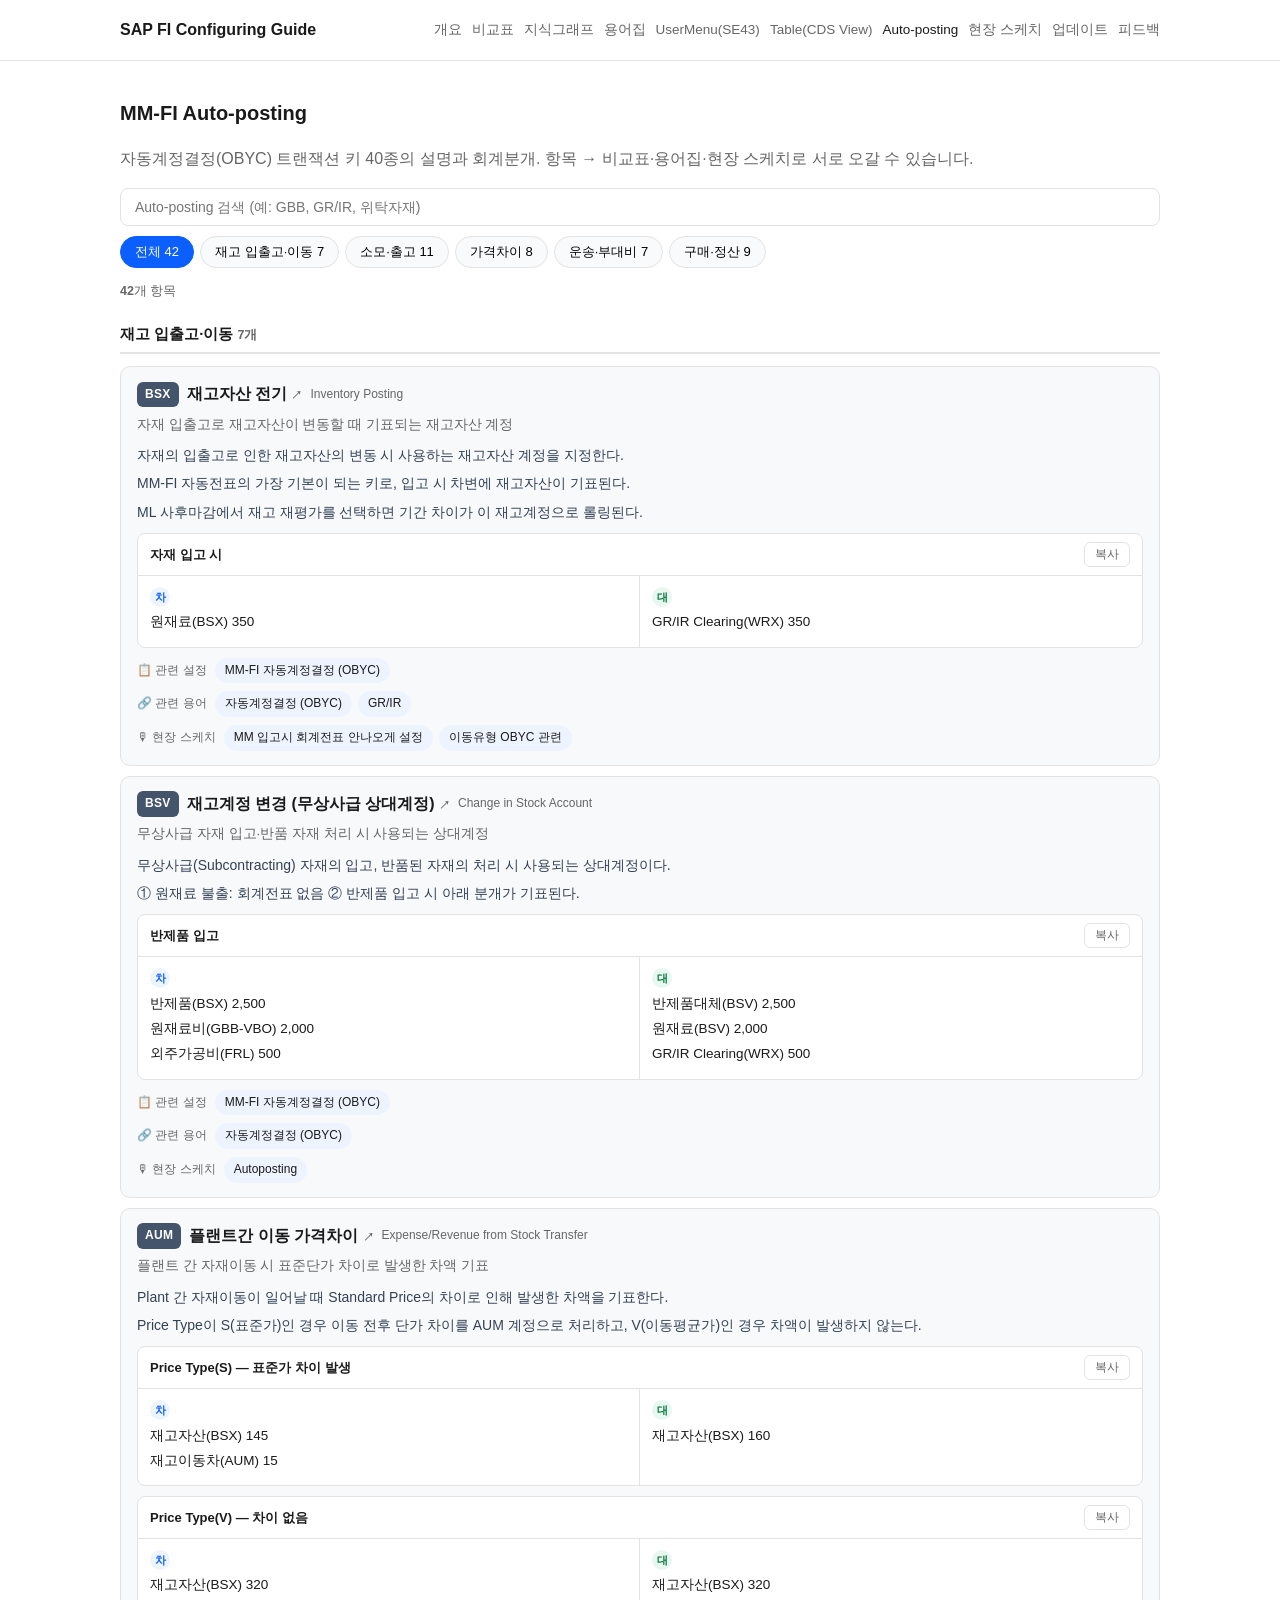
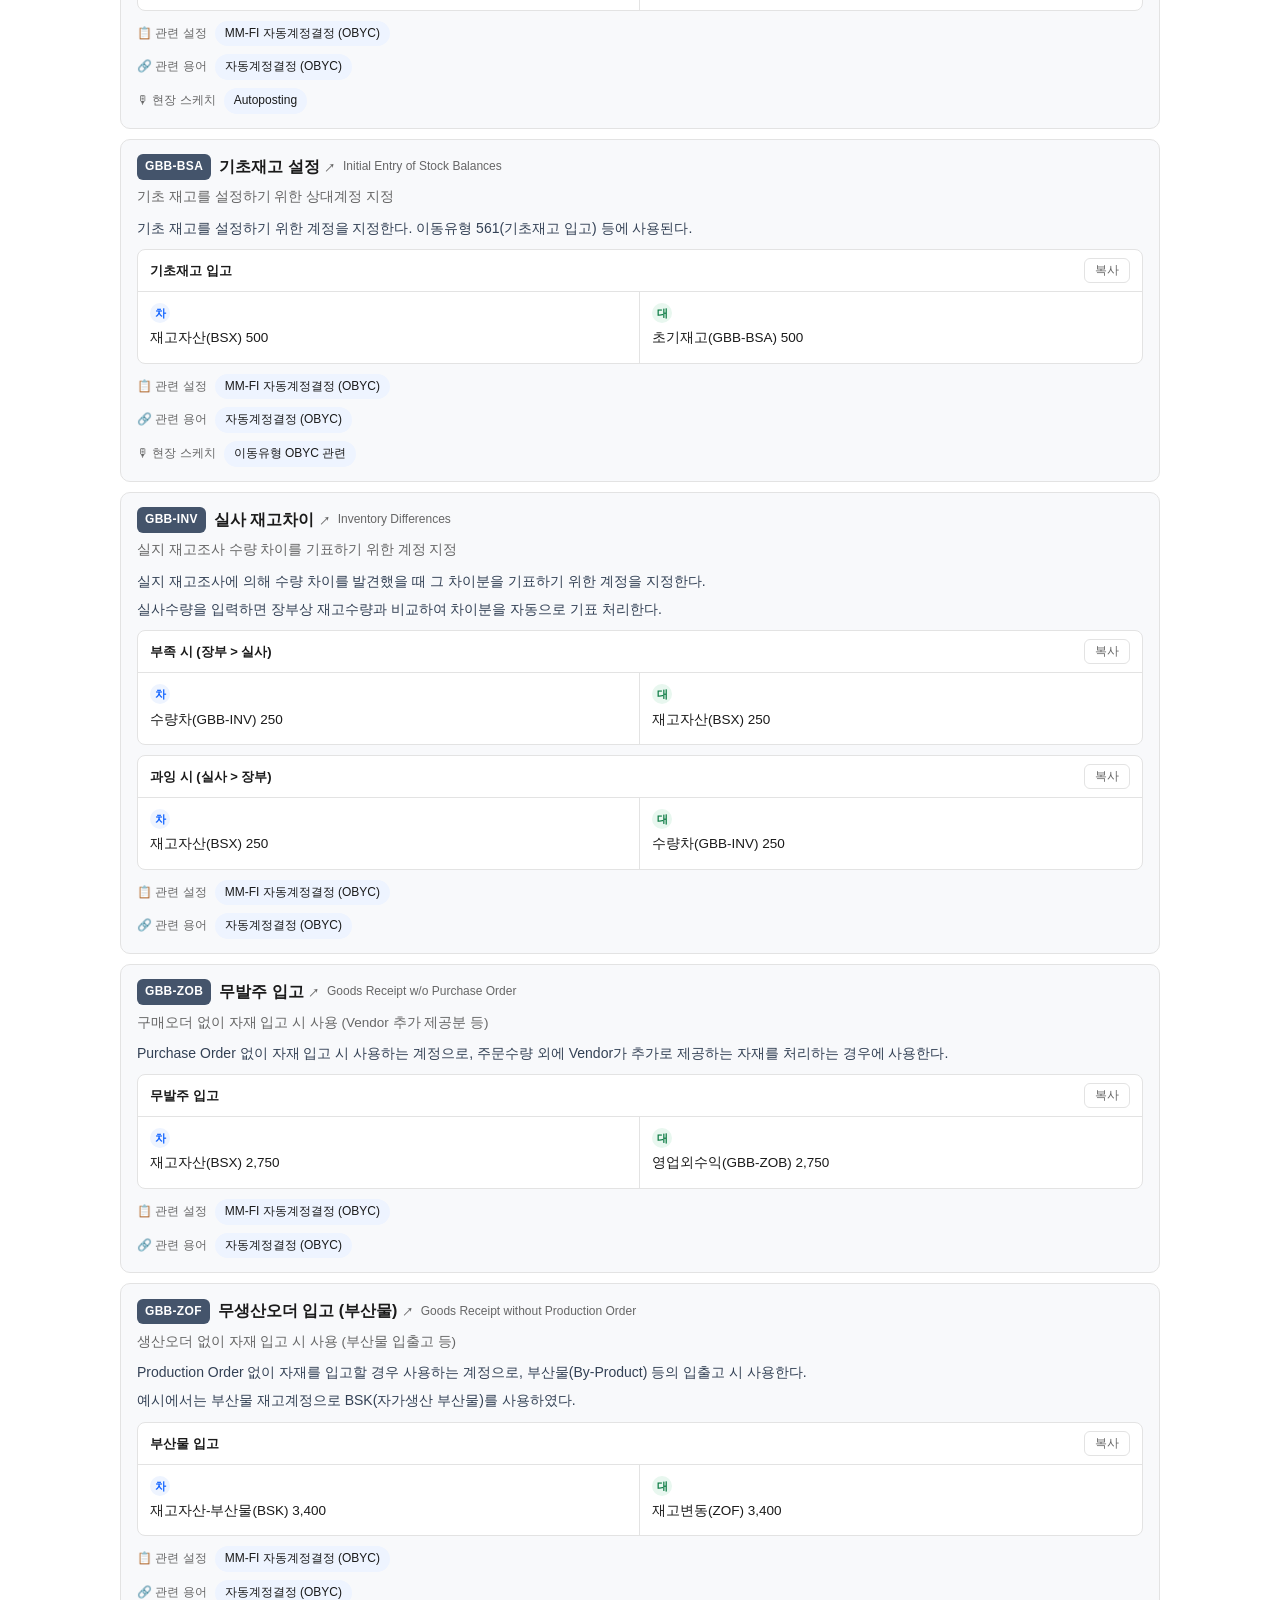
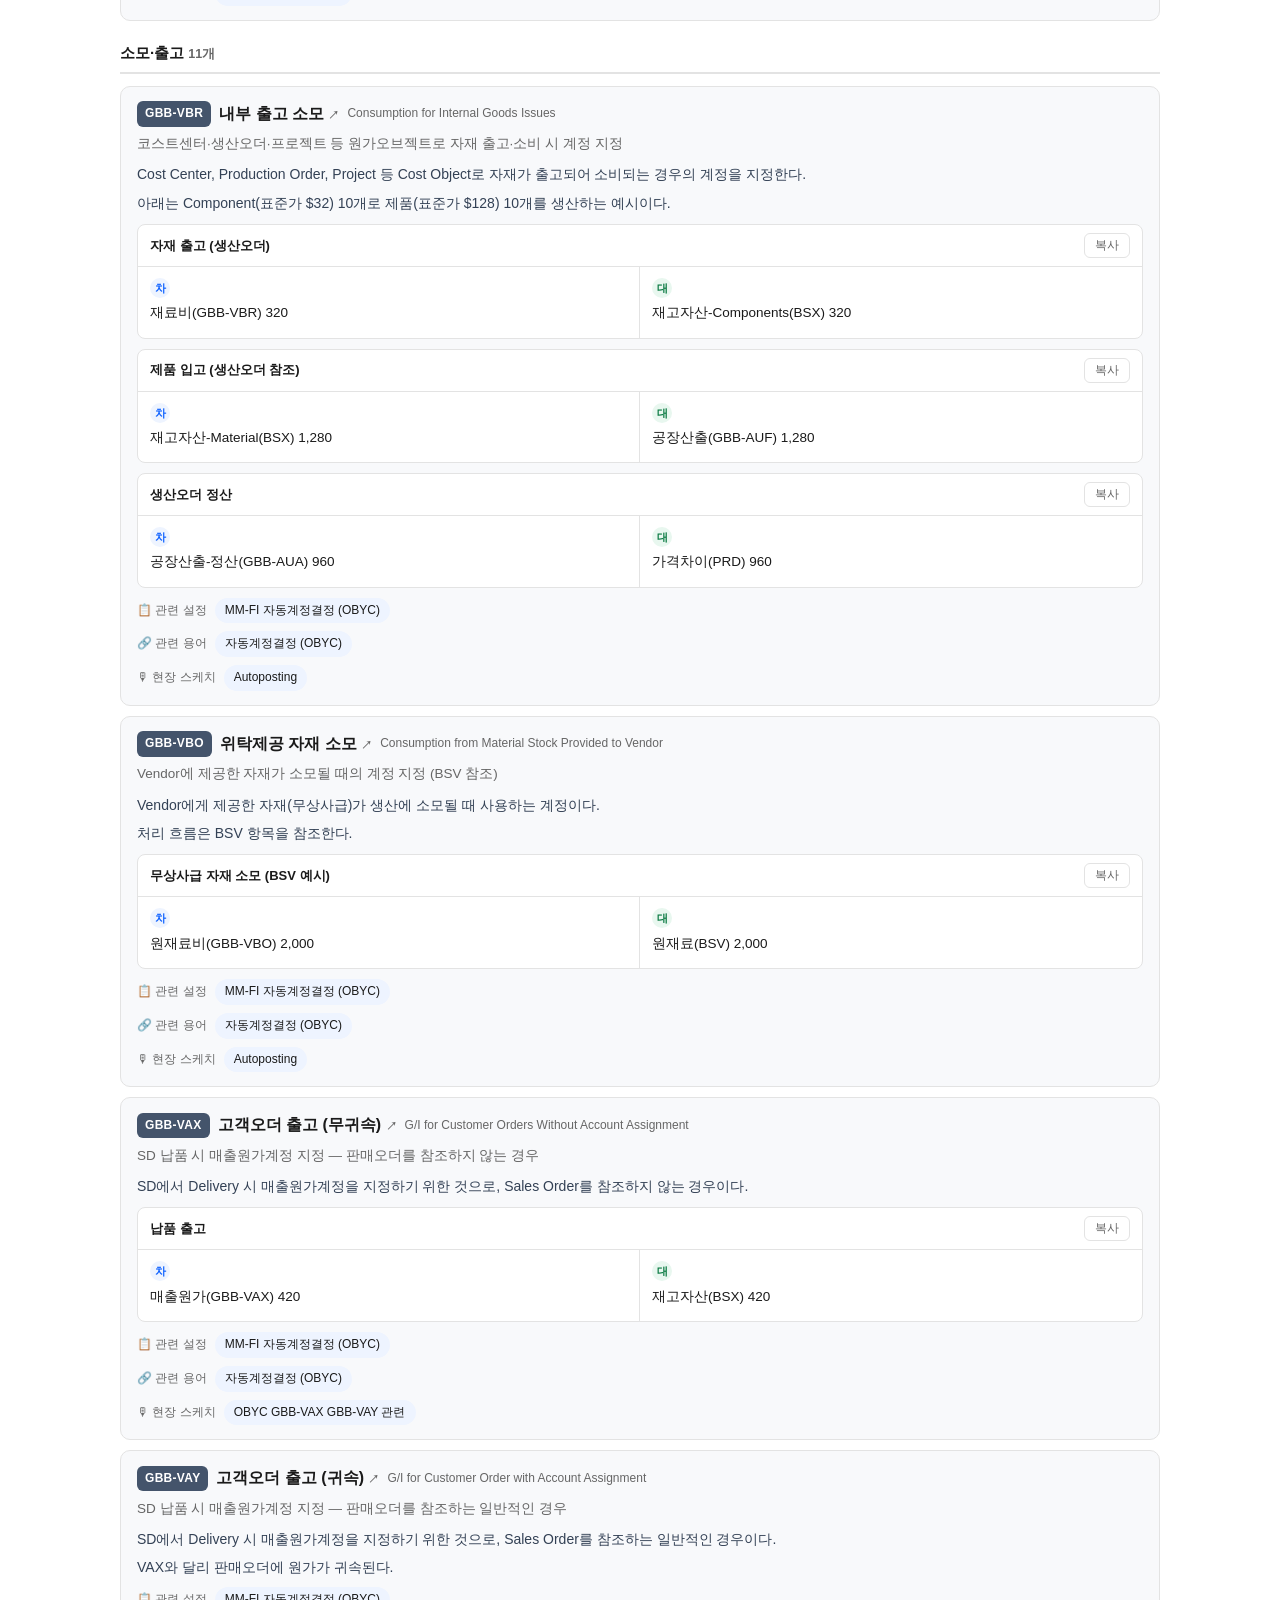
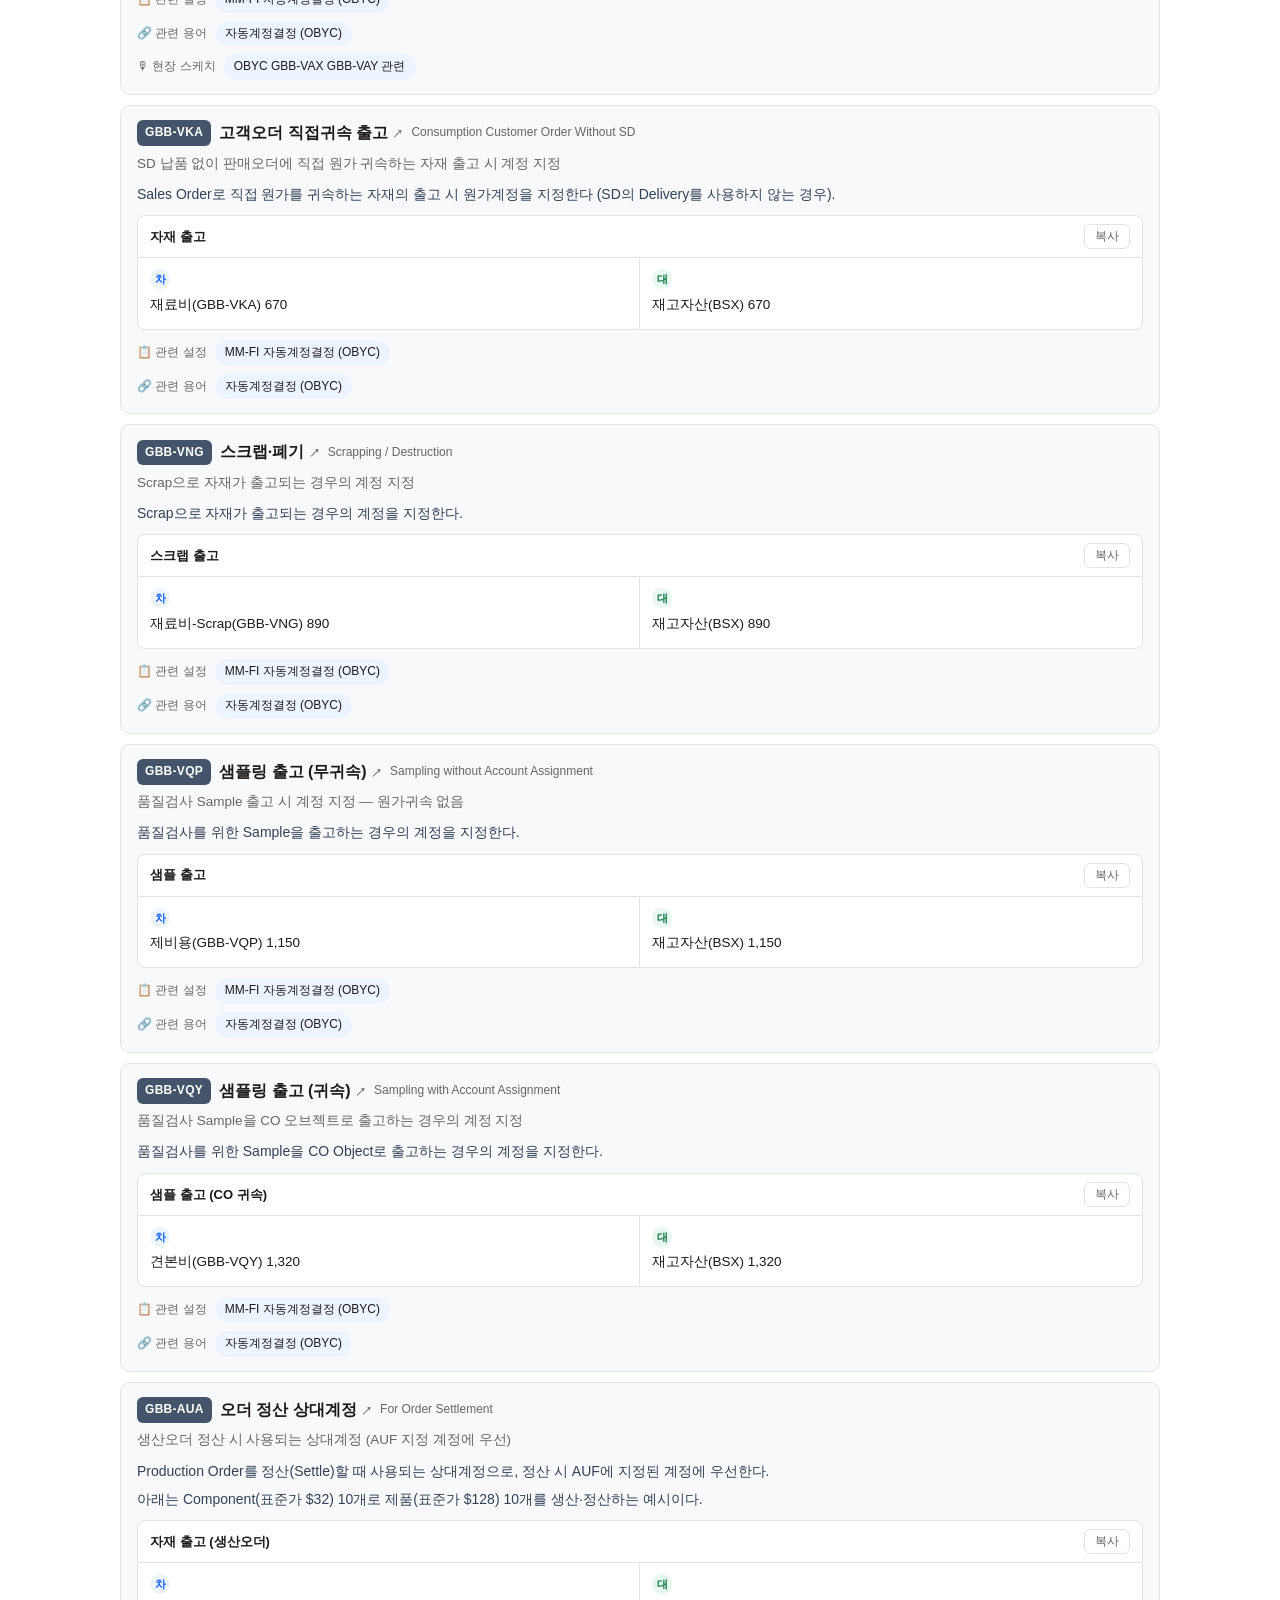
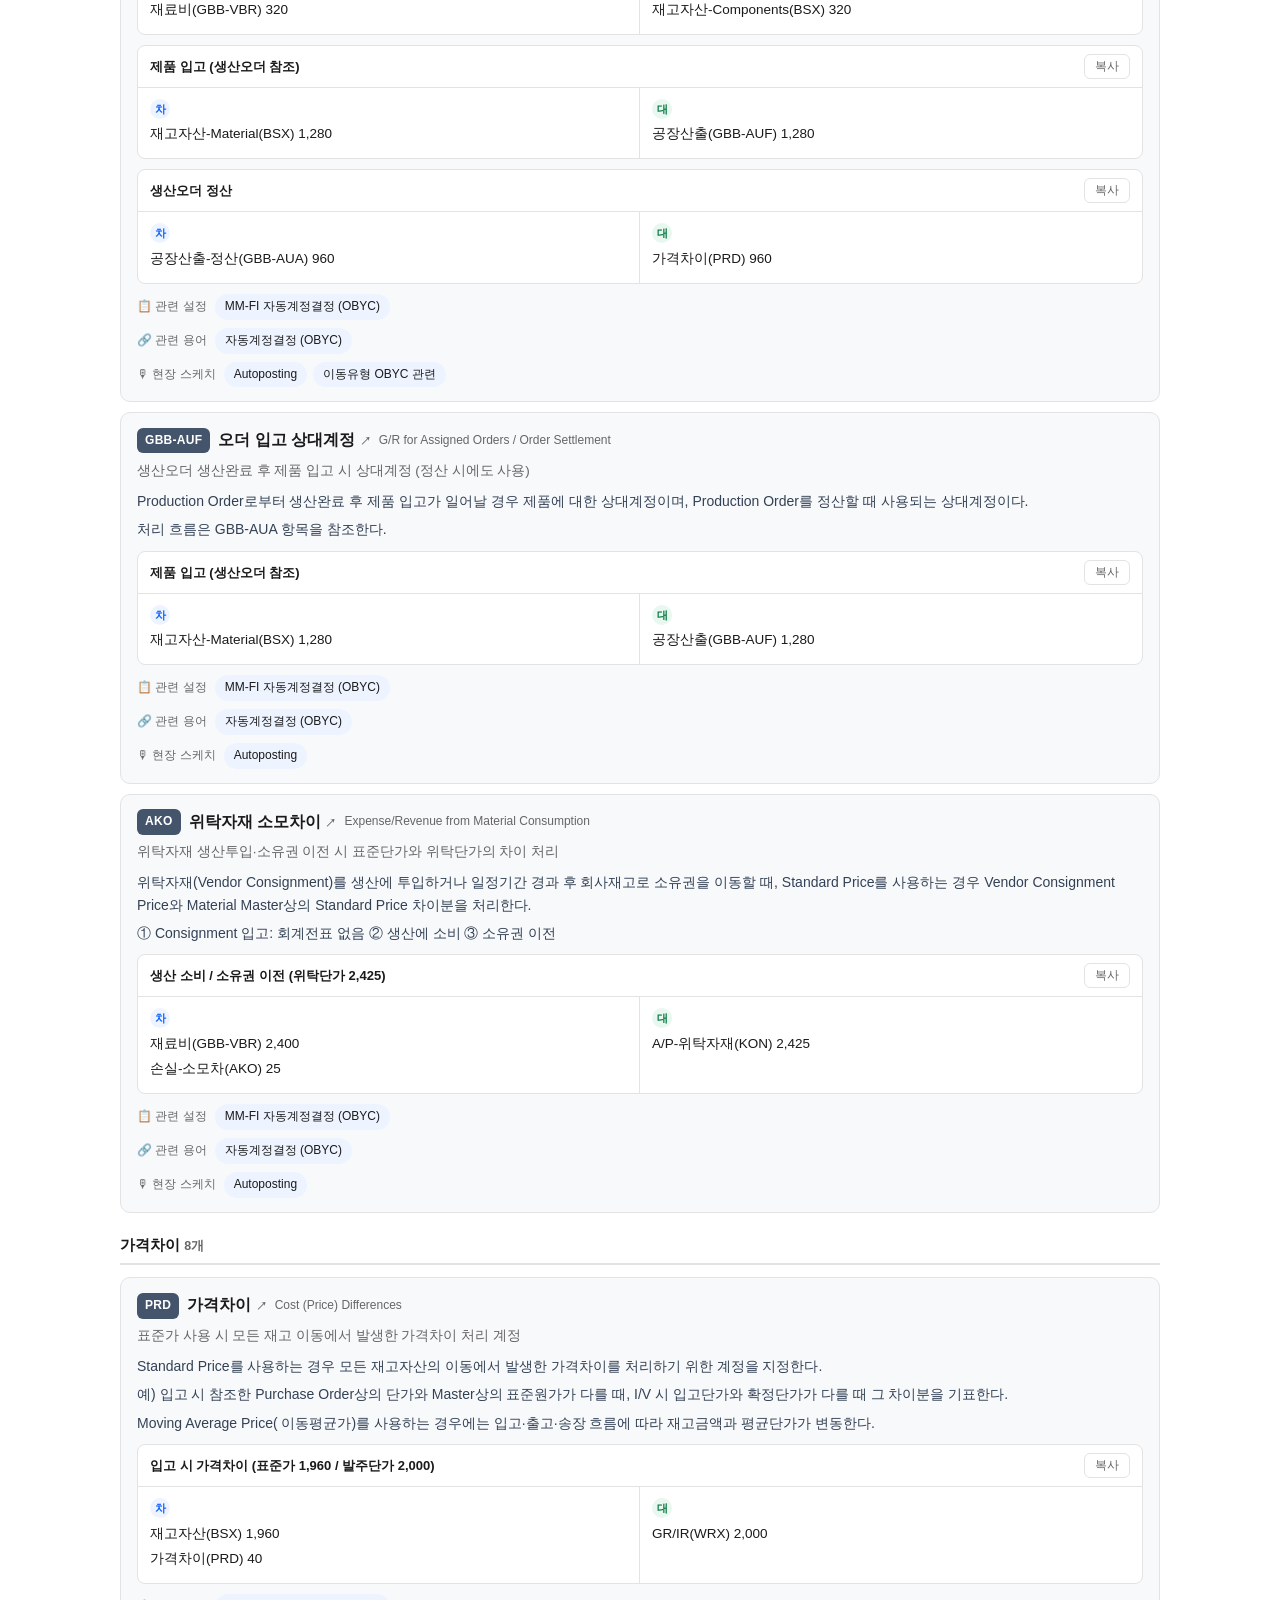
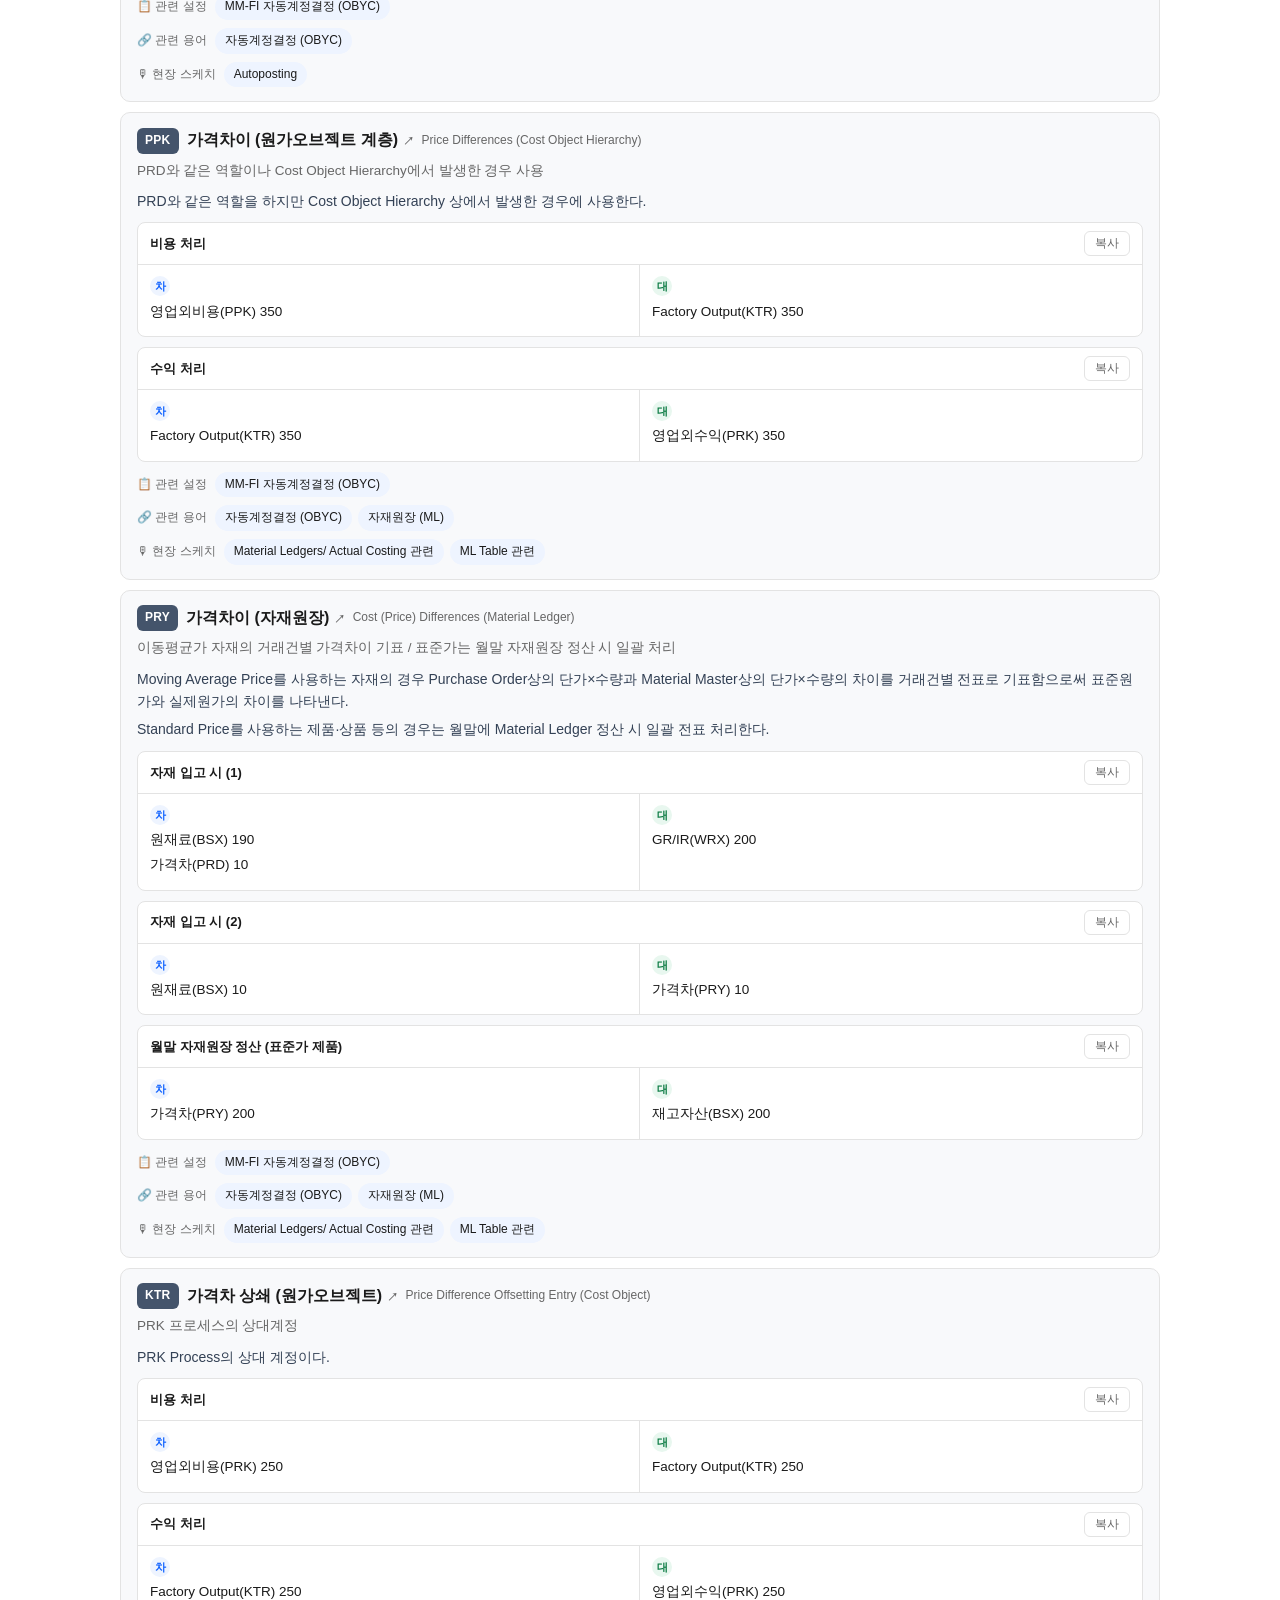
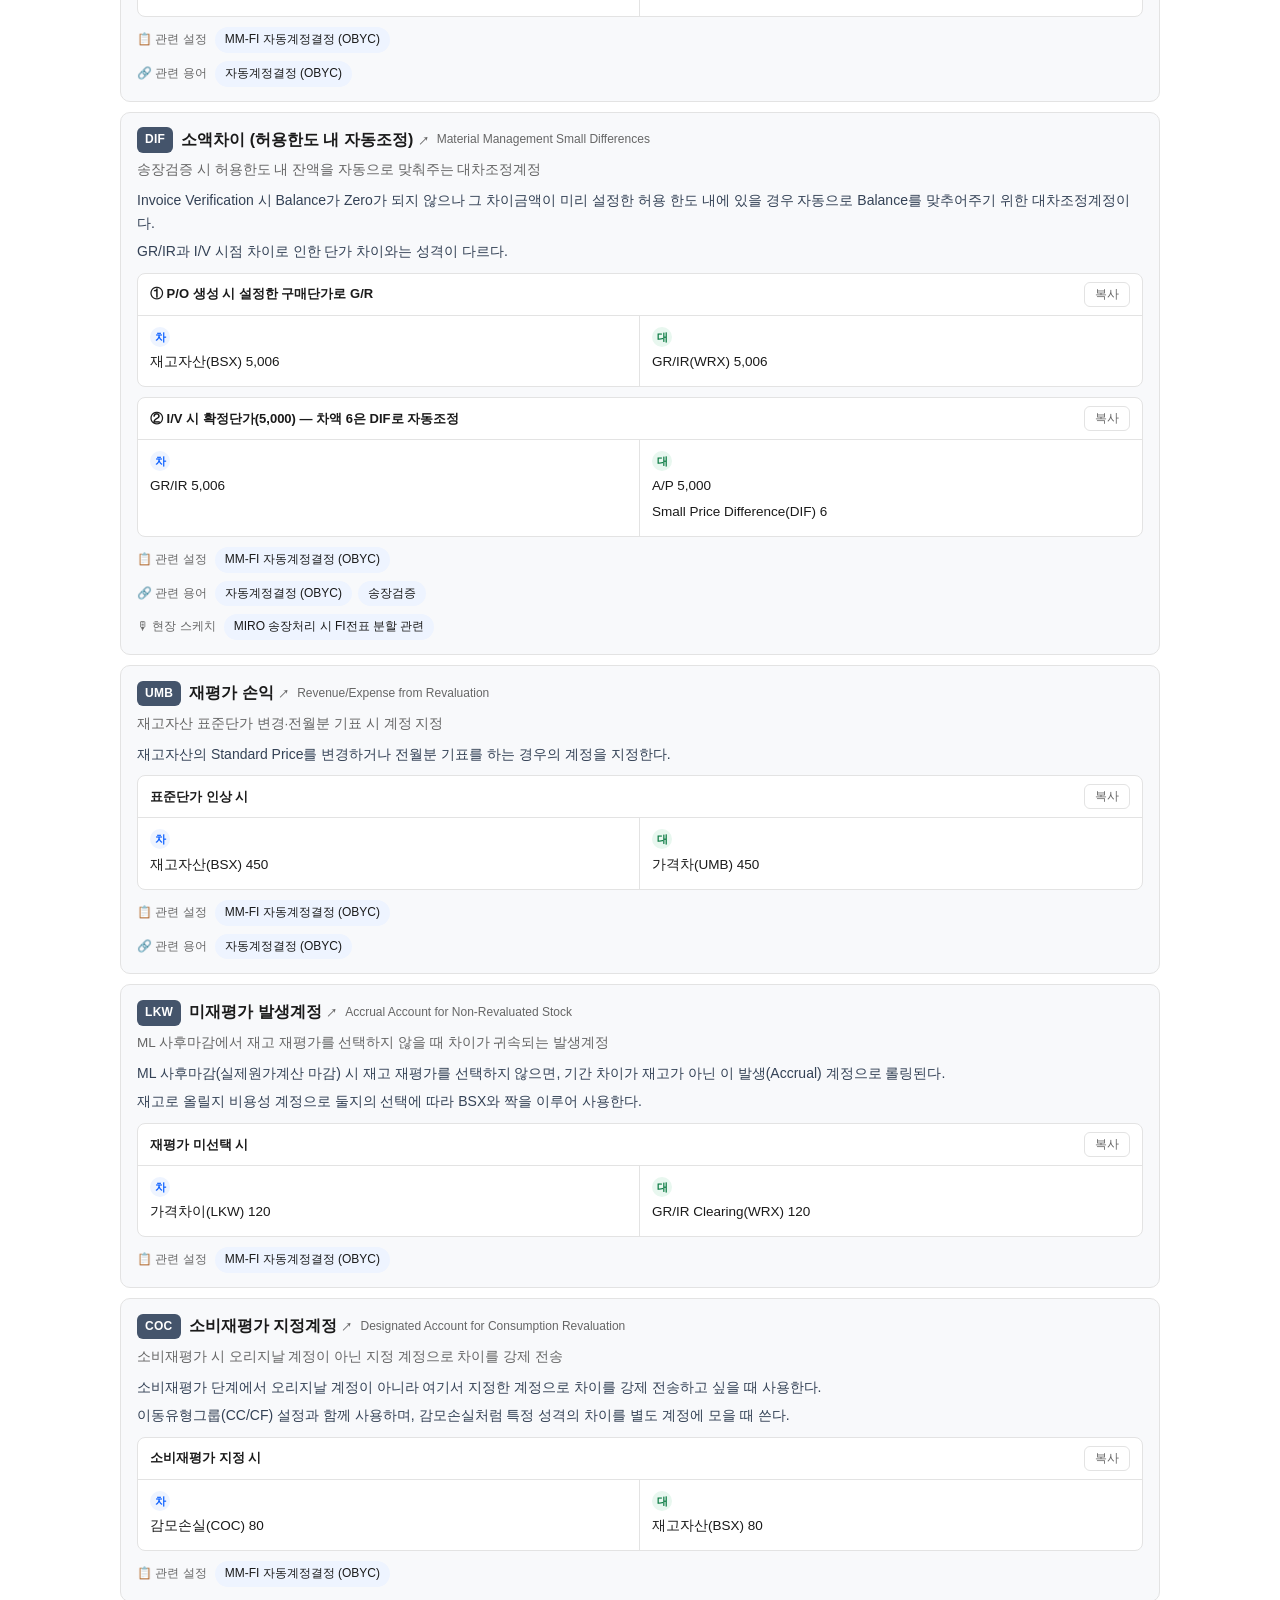
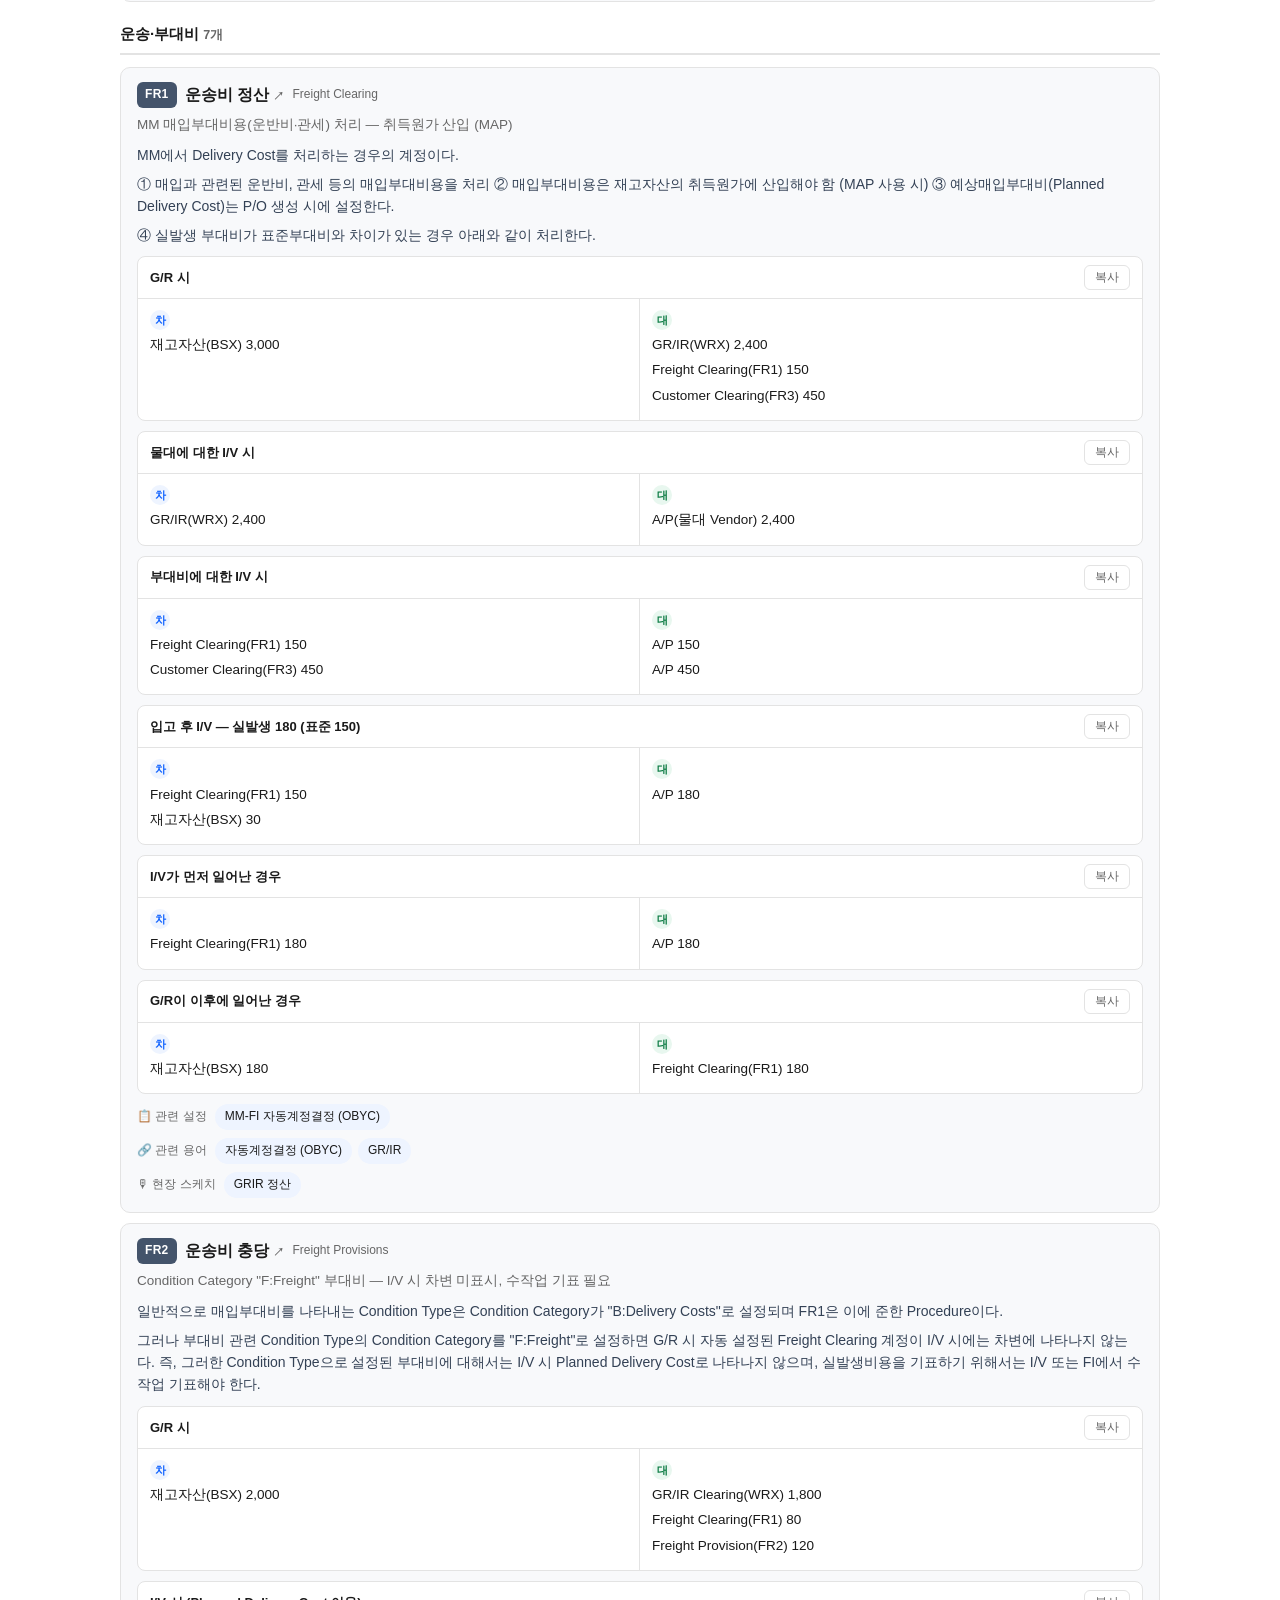
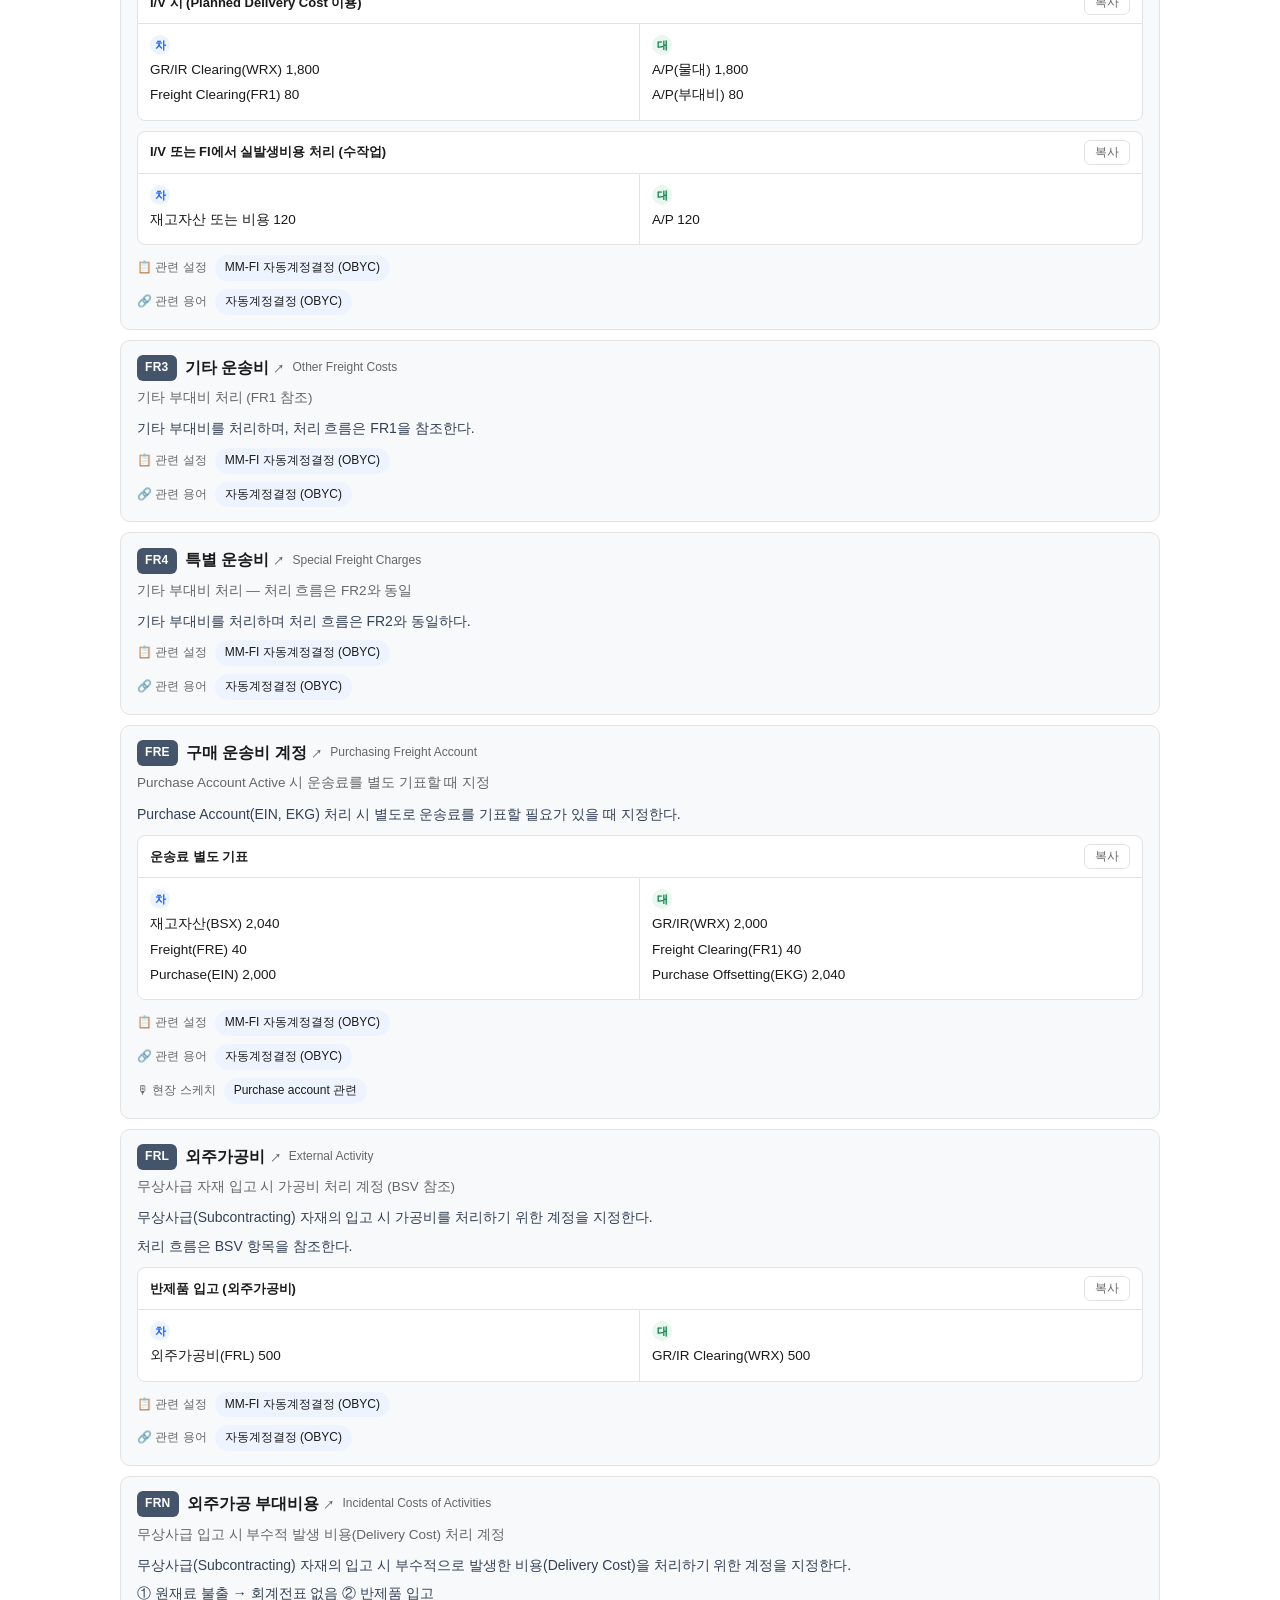
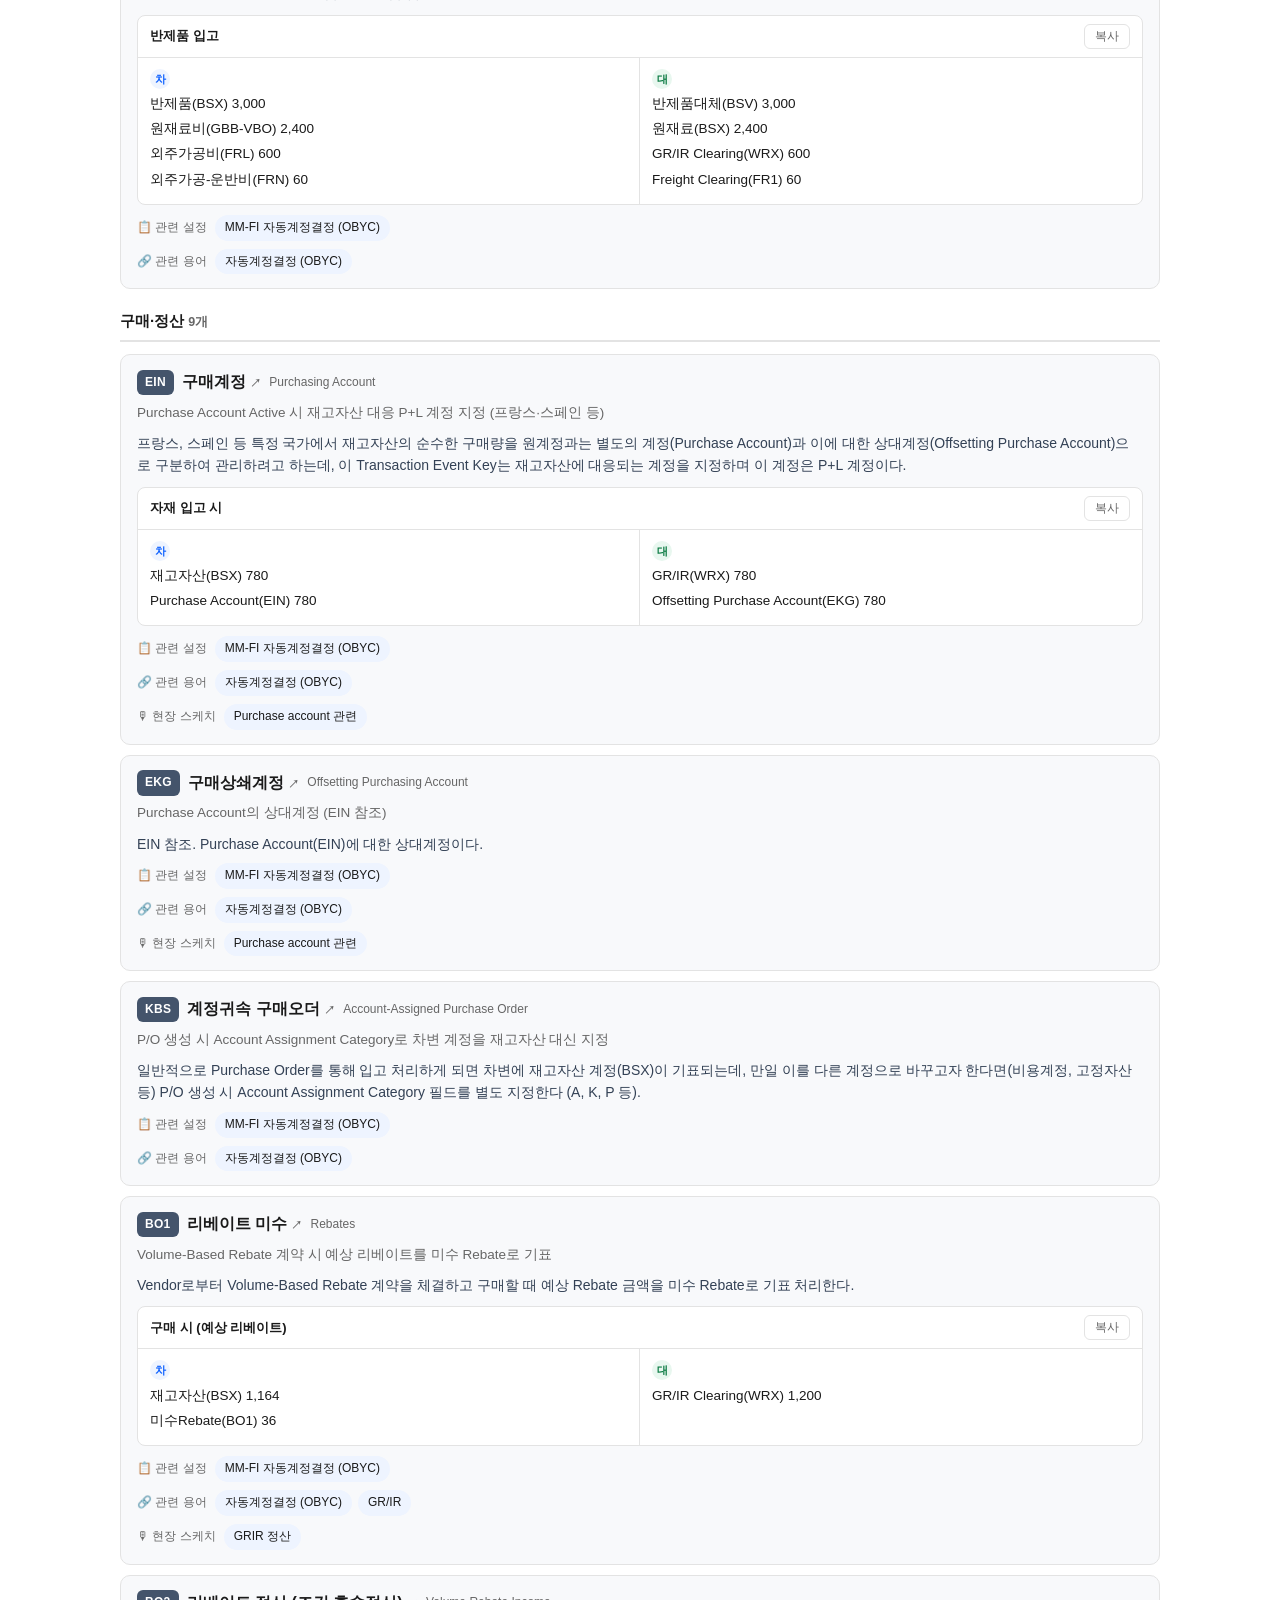
==== autoposting.html @ f1263e96 "Header: single-line nav on desktop (tighter brand/nav)" ====
<!DOCTYPE html>
<html lang="ko">
<head>
<meta charset="UTF-8">
<meta name="viewport" content="width=device-width, initial-scale=1.0">
<title>MM-FI Auto-posting | SAP Config 비교 가이드</title>
<meta name="description" content="MM-FI 자동계정결정(OBYC) 트랜잭션 키별 설명과 회계분개. 검색으로 바로 찾는 Auto-posting 레퍼런스.">
<!-- Google AdSense -->
<script async src="https://pagead2.googlesyndication.com/pagead/js/adsbygoogle.js?client=ca-pub-9919904969420259" crossorigin="anonymous"></script>
<link rel="stylesheet" href="style.css?v=20261020b">
<script src="autoposting.js?v=20261009b"></script>
<style>
.ap-search { display: flex; gap: 8px; margin: 14px 0 6px; }
.ap-search input { flex: 1; padding: 10px 14px; font-size: 14px; border: 1px solid var(--line); border-radius: 8px; }
.ap-search input:focus { outline: none; border-color: var(--accent); }
.area-chips { display: flex; flex-wrap: wrap; gap: 6px; margin: 10px 0 4px; }
.area-chips button { border: 1px solid var(--line); background: #f8fafc; border-radius: 20px; padding: 6px 14px; font-size: 13px; cursor: pointer; }
.area-chips button:hover { border-color: #0b5fff; color: #0b5fff; }
.area-chips button.on { background: #0b5fff; border-color: #0b5fff; color: #fff; }
.ap-cat-h { font-size: 15px; margin: 20px 0 4px; padding-bottom: 6px; border-bottom: 2px solid var(--line); }
.ap-list { display: grid; gap: 10px; margin: 12px 0 8px; }
.ap-card { border: 1px solid var(--line); border-radius: 10px; background: var(--card); padding: 14px 16px; scroll-margin-top: 80px; }
.ap-card.flash { animation: apflash 2s ease; }
@keyframes apflash { 0%, 60% { background: #fef9c3; } 100% { background: var(--card); } }
.ap-card h3 { margin: 0 0 2px; font-size: 16px; display: flex; align-items: center; gap: 8px; flex-wrap: wrap; }
.ap-key { font-size: 12px; font-weight: 800; color: #fff; background: #44546b; border-radius: 6px; padding: 3px 8px; letter-spacing: .3px; }
.ap-card h3 .en { font-size: 12px; color: var(--muted); font-weight: 400; }
.ap-g { color: inherit; text-decoration: none; }
.ap-g:hover { color: #0b5fff; }
.ap-g .ext { font-size: 11px; color: var(--muted); font-style: normal; }
.ap-sum { font-size: 13.5px; color: var(--muted); margin: 6px 0 2px; }
.ap-desc { font-size: 14px; margin: 8px 0; line-height: 1.6; color: #334155; }
.ap-desc p { margin: 6px 0; }
.je { border: 1px solid var(--line); border-radius: 8px; margin: 10px 0; background: #fff; }
.je-head { display: flex; justify-content: space-between; align-items: center; padding: 8px 12px; font-size: 13px; font-weight: 700; border-bottom: 1px solid var(--line); }
.je-copy { border: 1px solid var(--line); background: #fff; border-radius: 6px; font-size: 12px; padding: 3px 10px; cursor: pointer; color: var(--muted); }
.je-copy:hover { border-color: var(--accent); color: var(--accent); }
.je-grid { display: grid; grid-template-columns: 1fr 1fr; }
.je-side { padding: 10px 12px; font-size: 13.5px; }
.je-side:first-child { border-right: 1px solid var(--line); }
.je-side .lbl { display: inline-block; font-size: 11px; font-weight: 800; width: 20px; height: 20px; line-height: 20px; text-align: center; border-radius: 50%; background: #eef4ff; color: var(--accent); margin-right: 6px; }
.je-side.cr .lbl { background: #e8f7ef; color: var(--pub); }
.je-side div { margin: 3px 0; }
.g-chips { display: flex; flex-wrap: wrap; gap: 6px; margin-top: 8px; }
.g-chips a { font-size: 12px; padding: 3px 10px; border-radius: 20px; background: var(--accent-soft); text-decoration: none; color: inherit; }
.g-chips a:hover { background: #dbe4f0; }
.g-chips .lbl { font-size: 12px; color: var(--muted); align-self: center; margin-right: 2px; }
.ap-src { margin-top: 28px; padding: 14px 16px; border: 1px solid var(--line); border-radius: 10px; background: #fff; font-size: 13px; }
.ap-src h4 { margin: 0 0 8px; font-size: 14px; }
.ap-src li { margin: 4px 0; }
.meta { font-size: 12.5px; color: var(--muted); }
@media (max-width: 640px) {
  .je-grid { grid-template-columns: 1fr; }
  .je-side:first-child { border-right: 0; border-bottom: 1px solid var(--line); }
}
</style>
</head>
<body>
<header class="site-header">
  <div class="wrap">
    <a class="brand" href="index.html">SAP FI Configuring Guide <span class="brand-sub">- ECC/PCE/PUBLIC</span></a>
    <nav class="nav">
      <a href="index.html">개요</a>
      <a href="compare.html">비교표</a>
      <a href="graph.html">지식그래프</a>
      <a href="glossary.html">용어집</a>
      <a href="usermenu.html">UserMenu(SE43)</a>
      <a href="table.html">Table(CDS View)</a>
      <a href="autoposting.html" class="active">Auto-posting</a>
      <a href="sketch.html">현장 스케치</a>
      <a href="updates.html">업데이트</a>
      <a href="feedback.html">피드백</a>
    </nav>
  </div>
</header>

<main class="wrap">
  <h2 class="section">MM-FI Auto-posting</h2>
  <p class="lead">자동계정결정(OBYC) 트랜잭션 키 40종의 설명과 회계분개. 항목 → 비교표·용어집·현장 스케치로 서로 오갈 수 있습니다.</p>
  <div class="ap-search">
    <input id="aq" type="search" placeholder="Auto-posting 검색 (예: GBB, GR/IR, 위탁자재)" aria-label="Auto-posting 검색">
  </div>
  <div class="area-chips" id="ap-cats"></div>
  <p id="ap-count" class="meta"></p>
  <div id="ap-list"></div>

  <div class="ap-src">
    <h4>참고 · 출처</h4>
    <ul id="ap-src-list" style="margin:0;padding-left:18px"></ul>
    <p style="margin:8px 0 0;color:var(--muted);font-size:12.5px">분개 예시의 금액·통화는 원자료와 다르게 변형한 교육용 예시입니다.</p>
  </div>
  <div class="note" style="margin-top:20px">Auto-posting 항목 추가·수정 제안은 <a href="feedback.html">피드백</a>으로 보내주세요.</div>
</main>

<footer class="site-footer">
  <div class="wrap">
    <span><a href="https://hksap.tistory.com" target="_blank" rel="noopener">hksap</a> | <a href="https://x.com/hunykang" target="_blank" rel="noopener">@hunykang</a> | <a href="https://www.linkedin.com/in/heonkyu-kang-2a615031/" target="_blank" rel="noopener">LinkedIn</a> | 살며삽질하며.. | My issue log | Since 2006</span>
    <a href="feedback.html">피드백 보내기</a>
    <a href="privacy.html">개인정보처리방침</a>
    <a href="updates.html">업데이트 로그</a>
    <span id="visit-counter" style="display:none;margin-left:auto"></span>
  </div>
</footer>
<script src="counter.js?v=202610061759"></script>
<script>
(function () {
  function esc(x) { return String(x == null ? '' : x).replace(/&/g, '&amp;').replace(/</g, '&lt;').replace(/>/g, '&gt;').replace(/"/g, '&quot;'); }
  const listEl = document.getElementById('ap-list');
  const q = document.getElementById('aq');
  const catsEl = document.getElementById('ap-cats');
  const countEl = document.getElementById('ap-count');
  let curCat = '';

  const catCount = {};
  AUTOPOSTINGS.forEach(a => { catCount[a.cat] = (catCount[a.cat] || 0) + 1; });
  catsEl.innerHTML = [`<button data-c="" class="on">전체 ${AUTOPOSTINGS.length}</button>`]
    .concat(AUTOPOST_CATS.filter(c => catCount[c]).map(c =>
      `<button data-c="${esc(c)}">${esc(c)} ${catCount[c]}</button>`)).join('');
  catsEl.addEventListener('click', ev => {
    const b = ev.target.closest('button[data-c]');
    if (!b) return;
    curCat = b.dataset.c;
    catsEl.querySelectorAll('button').forEach(x => x.classList.toggle('on', x === b));
    render();
  });

  function jeHtml(e) {
    const side = (lbl, cls, arr) =>
      `<div class="je-side ${cls}"><span class="lbl">${lbl}</span>` +
      arr.map(x => `<div>${esc(x)}</div>`).join('') + '</div>';
    const copyText = '차) ' + e.dr.join(' / ') + '\n대) ' + e.cr.join(' / ');
    return `<div class="je"><div class="je-head"><span>${esc(e.t)}</span>` +
      `<button class="je-copy" data-copy="${esc(copyText)}">복사</button></div>` +
      `<div class="je-grid">${side('차', '', e.dr)}${side('대', 'cr', e.cr)}</div></div>`;
  }
  function relChips(a) {
    const L = (typeof AUTOPOST_LINKS !== 'undefined' ? AUTOPOST_LINKS[a.id] : null) || { terms: [], sk: [] };
    const N = (typeof AUTOPOST_NAMES !== 'undefined' ? AUTOPOST_NAMES : { cmp: {}, terms: {}, sk: {} });
    let h = `<div class="g-chips"><span class="lbl">📋 관련 설정</span>` +
      `<a href="compare.html#row-xmod-obyc">${esc(N.cmp['xmod-obyc'] || 'xmod-obyc')}</a></div>`;
    if (L.terms && L.terms.length) {
      h += `<div class="g-chips"><span class="lbl">🔗 관련 용어</span>` + L.terms.map(id =>
        `<a href="glossary.html#term-${esc(id)}">${esc((N.terms || {})[id] || id)}</a>`).join('') + '</div>';
    }
    if (L.sk && L.sk.length) {
      h += `<div class="g-chips"><span class="lbl">🎙 현장 스케치</span>` + L.sk.map(id =>
        `<a href="sketch.html#sk-${esc(id)}">${esc((N.sk || {})[id] || id)}</a>`).join('') + '</div>';
    }
    return h;
  }
  function card(a) {
    const body = (a.desc || []).map(p => `<p>${esc(p)}</p>`).join('');
    const jes = (a.entries || []).map(jeHtml).join('');
    return `<div class="ap-card" id="ap-${esc(a.id)}">` +
      `<h3><span class="ap-key">${esc(a.key)}</span><a class="ap-g" href="https://www.google.com/search?q=${encodeURIComponent('SAP OBYC ' + a.key)}" target="_blank" rel="noopener" title="구글 검색으로 열기">${esc(a.kr)} <i class="ext">↗</i></a><span class="en">${esc(a.en)}</span></h3>` +
      `<p class="ap-sum">${esc(a.summary)}</p>` +
      `<div class="ap-desc">${body}</div>${jes}${relChips(a)}</div>`;
  }
  function render() {
    const kw = q.value.trim().toLowerCase();
    const items = AUTOPOSTINGS.filter(a =>
      (!curCat || a.cat === curCat) &&
      (!kw || (a.key + ' ' + a.kr + ' ' + a.en + ' ' + a.summary + ' ' +
        (a.desc || []).join(' ') + ' ' +
        (a.entries || []).map(e => e.t + ' ' + e.dr.join(' ') + ' ' + e.cr.join(' ')).join(' ')
      ).toLowerCase().includes(kw)));
    countEl.innerHTML = `<strong>${items.length}</strong>개 항목`;
    if (!curCat && !kw) {
      listEl.innerHTML = AUTOPOST_CATS.filter(c => catCount[c]).map(c => {
        const ts = items.filter(a => a.cat === c);
        return ts.length ? `<h3 class="ap-cat-h">${esc(c)} <span class="meta">${ts.length}개</span></h3>` +
          `<div class="ap-list">${ts.map(card).join('')}</div>` : '';
      }).join('') || '<p>검색 결과가 없습니다.</p>';
    } else {
      listEl.innerHTML = `<div class="ap-list">${items.map(card).join('')}</div>` || '<p>검색 결과가 없습니다.</p>';
      if (!items.length) listEl.innerHTML = '<p>검색 결과가 없습니다.</p>';
    }
  }
  q.addEventListener('input', render);
  listEl.addEventListener('click', ev => {
    const cp = ev.target.closest('.je-copy');
    if (cp) {
      navigator.clipboard.writeText(cp.dataset.copy).then(() => {
        cp.textContent = '복사됨'; setTimeout(() => cp.textContent = '복사', 1200);
      });
    }
  });
  document.getElementById('ap-src-list').innerHTML =
    AUTOPOST_SOURCES.map(s => `<li><a href="${esc(s.url)}" target="_blank" rel="noopener">${esc(s.label)} ↗</a></li>`).join('');
  render();
  // 딥링크 #ap-xxx 로 들어오면 해당 카드로 이동
  if (location.hash.startsWith('#ap-')) {
    const cardEl = document.getElementById(location.hash.slice(1));
    if (cardEl) { cardEl.scrollIntoView({ block: 'center' }); cardEl.classList.add('flash'); }
  }
})();
</script>
</body>
</html>
---- style.css ----
/* 비교 가이드 사이트 공통 스타일 */
:root {
  --bg: #ffffff;
  --ink: #1a1a1a;
  --muted: #666;
  --line: #e3e3e3;
  --accent: #0b5fff;
  --accent-soft: #eef4ff;
  --card: #f8f9fb;
  --ecc: #7a6c00;
  --pce: #0b5fff;
  --pub: #0a7a42;
}
* { box-sizing: border-box; }
body {
  margin: 0; font-family: -apple-system, "Segoe UI", "Noto Sans KR", "Apple SD Gothic Neo", sans-serif;
  color: var(--ink); background: var(--bg); line-height: 1.65;
}
a { color: var(--accent); text-decoration: none; }
a:hover { text-decoration: underline; }
.wrap { max-width: 1080px; margin: 0 auto; padding: 0 20px; }

/* header */
.site-header { border-bottom: 1px solid var(--line); background: #fff; position: sticky; top: 0; z-index: 50; }
.site-header .wrap { display: flex; align-items: center; gap: 6px 16px; min-height: 60px; padding-top: 6px; padding-bottom: 6px; flex-wrap: wrap; }
.brand { font-weight: 800; font-size: 16px; color: var(--ink); white-space: nowrap; flex-shrink: 0; }
.brand .brand-sub { color: #44546b; }
.nav { display: flex; gap: 6px 10px; margin-left: auto; font-size: 13.5px; flex-wrap: wrap; }
.nav a { color: var(--muted); white-space: nowrap; flex-shrink: 0; }
.nav a.active, .nav a:hover { color: var(--ink); }

/* hero */
.hero { padding: 48px 0 32px; }
.hero h1 { font-size: 30px; margin: 0 0 10px; letter-spacing: -0.5px; }
.hero p { color: var(--muted); margin: 0 0 20px; max-width: 720px; }
.searchbar { display: flex; gap: 8px; max-width: 560px; }
.searchbar input {
  flex: 1; padding: 12px 14px; font-size: 15px; border: 1px solid var(--line);
  border-radius: 8px; outline: none;
}
.searchbar input:focus { border-color: var(--accent); }
.searchbar button {
  padding: 12px 20px; font-size: 15px; background: #44546b; color: #fff;
  border: 0; border-radius: 8px; cursor: pointer;
}

/* cards */
.grid { display: grid; grid-template-columns: repeat(auto-fill, minmax(240px, 1fr)); gap: 14px; margin: 28px 0; }
.card {
  border: 1px solid var(--line); border-radius: 10px; padding: 18px; background: #fff;
  transition: box-shadow .15s;
}
.card:hover { box-shadow: 0 4px 16px rgba(0,0,0,.07); }
.card h3 { margin: 0 0 6px; font-size: 16px; }
.card p { margin: 0; font-size: 13.5px; color: var(--muted); }
.card .count { display: inline-block; margin-top: 10px; font-size: 12px; color: var(--accent); }

/* compare table */
.table-wrap { overflow-x: auto; }
.toolbar { display: flex; gap: 10px; margin: 20px 0; flex-wrap: wrap; }
.toolbar input, .toolbar select {
  padding: 10px 12px; font-size: 14px; border: 1px solid var(--line); border-radius: 8px;
}
.toolbar input { flex: 1; min-width: 200px; }
table.compare th { white-space: nowrap; }
.compare td.src .flag { margin: 2px 0 6px; }
.compare { width: 100%; border-collapse: collapse; font-size: 14px; margin: 10px 0 40px; table-layout: fixed; }
table.compare th, table.compare td {
  border: 1px solid var(--line); padding: 10px 12px; vertical-align: top; text-align: left;
  overflow-wrap: anywhere;
}
table.compare th { background: var(--card); font-size: 13px; }
table.compare td.item { font-weight: 700; }
/* 비교표 가독성: 지브라 스트라이핑 + 경로 셀 타이포 */
table.compare tbody tr:nth-child(even) td { background: #f8fafc; }
table.compare td.path { font-size: 13px; line-height: 1.7; }
table.compare .psep { color: #b6bfcc; font-size: 11px; }
.badge { display: inline-block; font-size: 11px; padding: 2px 8px; border-radius: 20px; margin-bottom: 4px; }
.badge.ecc { background: #fff8e1; color: var(--ecc); border: 1px solid #f0e2a0; }
.badge.pce { background: var(--accent-soft); color: var(--pce); border: 1px solid #c9dcff; }
.badge.pub { background: #e8f7ef; color: var(--pub); border: 1px solid #bfe6cf; }
.flag { display: inline-block; font-size: 11px; padding: 2px 8px; border-radius: 20px; background: #f5f5f5; color: #616161; border: 1px solid #e0e0e0; margin: 4px 0; }
.checking { color: var(--muted); font-size: 12px; }
.src { font-size: 12px; color: var(--muted); }
.src a { color: var(--muted); text-decoration: underline; }

/* graph */
.graph-layout { display: flex; gap: 16px; margin: 20px 0 40px; }
.top-graph-layout { display: flex; gap: 16px; margin: 0 0 40px; align-items: flex-start; }
.top-graph-layout .graph-box { flex: 1; min-width: 0; }
.top-graph-layout .graph-side { width: 340px; flex-shrink: 0; position: sticky; top: 12px; max-height: 560px; overflow-y: auto; }
#graph-canvas { flex: 1; border: 1px solid var(--line); border-radius: 10px; background: #fbfcfe; min-height: 520px; cursor: grab; }
.graph-side { width: 320px; border: 1px solid var(--line); border-radius: 10px; padding: 18px; background: #fff; font-size: 14px; }
.graph-side h3 { margin-top: 0; }
.legend { display: flex; gap: 12px; font-size: 12px; color: var(--muted); margin: 10px 0; flex-wrap: wrap; }
.dot { display: inline-block; width: 10px; height: 10px; border-radius: 50%; margin-right: 4px; }

/* results */
.result { border: 1px solid var(--line); border-radius: 10px; padding: 16px 18px; margin: 10px 0; background: #fff; }
.result h3 { margin: 0 0 6px; font-size: 16px; }
.result .meta { font-size: 12px; color: var(--muted); margin-bottom: 8px; }
.result p { margin: 4px 0; font-size: 14px; }

/* footer */
.site-footer { border-top: 1px solid var(--line); margin-top: 60px; padding: 24px 0 40px; font-size: 13px; color: var(--muted); }
.site-footer .wrap { display: flex; gap: 20px; flex-wrap: wrap; }

h2.section { font-size: 20px; margin: 36px 0 6px; }
p.lead { color: var(--muted); }
.note { background: #fffbe6; border: 1px solid #f0e2a0; border-radius: 8px; padding: 12px 16px; font-size: 13.5px; margin: 16px 0; }
@media (max-width: 760px) {
  .graph-layout { flex-direction: column; }
  .graph-side { width: auto; }
  .top-graph-layout { flex-direction: column; }
  .top-graph-layout .graph-side { width: auto; position: static; max-height: none; }
  .hero h1 { font-size: 24px; }
  .brand { font-size: 15px; }
  .nav { gap: 6px 12px; font-size: 13px; margin-left: 0; width: 100%; }
  .site-header .wrap { min-height: 56px; }
  /* 비교표 → 카드형 */
  table.compare thead { display: none; }
  table.compare, table.compare tbody, table.compare tr, table.compare td { display: block; width: auto; }
  table.compare { border: 0; margin: 10px 0 30px; }
  table.compare tr { border: 1px solid var(--line); border-radius: 10px; margin: 0 0 14px; background: #fff; overflow: hidden; }
  table.compare td { border: 0; border-bottom: 1px solid var(--line); padding: 10px 14px; }
  table.compare td:last-child { border-bottom: 0; }
  table.compare td::before { content: attr(data-th); display: block; font-size: 12px; color: var(--muted); font-weight: 700; margin-bottom: 4px; }
  table.compare td.item { background: var(--card); font-size: 16px; white-space: normal; }
  table.compare td.item::before { display: none; }
  table.compare tbody tr:nth-child(even) td { background: transparent; }
  table.compare tbody tr:nth-child(even) td.item { background: var(--card); }
}
@media (max-width: 1280px) {
  .brand .brand-sub { display: none; }
}
@media (max-width: 560px) {
  .brand .brand-sub { display: none; }
}
.rel-chips { display: flex; flex-wrap: wrap; gap: 6px; margin-top: 6px; }
.rel-chips button { border: 1px solid var(--line); background: #f8fafc; border-radius: 20px; padding: 4px 10px; font-size: 12.5px; cursor: pointer; }
.rel-chips button:hover { border-color: #0b5fff; color: #0b5fff; }
.rel-chips a { border: 1px solid var(--line); background: #f8fafc; border-radius: 20px; padding: 4px 10px; font-size: 12.5px; cursor: pointer; text-decoration: none; color: inherit; display: inline-block; }
.rel-chips a:hover { border-color: #0b5fff; color: #0b5fff; }
td.rel { min-width: 130px; }
tr.flash td { animation: rowflash 2s ease; }
@keyframes rowflash { 0%, 60% { background: #fff7d6; } 100% { background: transparent; } }
/* 지식그래프 컨트롤 */
.g-controls { display: flex; flex-wrap: wrap; gap: 10px; align-items: center; margin: 10px 0; }
.g-controls .rel-chips button.on { border-color: #0b5fff; color: #0b5fff; background: #eef4ff; font-weight: 700; }
.rel-chips button.on { border-color: #0b5fff; color: #0b5fff; background: #eef4ff; font-weight: 700; }
.g-toggles { display: flex; gap: 14px; align-items: center; font-size: 13.5px; margin-left: auto; flex-wrap: wrap; }
.g-toggles label { display: flex; gap: 5px; align-items: center; cursor: pointer; white-space: nowrap; }
.g-search { display: flex; gap: 6px; align-items: center; }
.g-search input { border: 1px solid var(--line); border-radius: 20px; padding: 5px 12px; font-size: 13px; width: 170px; }
.g-search input:focus { outline: none; border-color: #0b5fff; }
#g-count { font-size: 12.5px; color: #666; min-width: 30px; }
.g-reset-btn { border: 1px solid var(--line); background: #fff; border-radius: 20px; padding: 4px 12px; font-size: 13px; cursor: pointer; }
.g-reset-btn:hover { border-color: #0b5fff; color: #0b5fff; }
@media (max-width: 760px) { .g-toggles { margin-left: 0; } }
/* 전체화면 그래프용 슬라이딩 패널 */
.graph-slide-panel {
  position: fixed; top: 0; right: 0; z-index: 60;
  width: min(400px, 94vw); height: 100vh; height: 100dvh;
  background: #fff; border-left: 1px solid var(--line); border-radius: 0;
  box-shadow: -12px 0 32px rgba(15,23,42,.14);
  transform: translateX(105%); transition: transform .28s ease;
  overflow-y: auto;
}
.graph-slide-panel.open { transform: translateX(0); }
.panel-close {
  position: sticky; top: 0; float: right;
  width: 32px; height: 32px; border-radius: 50%;
  border: 1px solid var(--line); background: #fff;
  font-size: 18px; line-height: 1; cursor: pointer; color: #555;
}
.panel-close:hover { background: #f1f5f9; }
.g-terms { font-size: 12px; color: var(--muted); }
.g-terms a { color: #0b5fff; text-decoration: none; }
.g-terms a:hover { text-decoration: underline; }
.nouse { color: #b3261e; font-weight: 600; }

/* 구글 아웃링크 아이콘 (개요 리스트·사이드바) */
.g-link { color: #9aa5b1; opacity: .55; flex-shrink: 0; display: inline-flex; padding: 4px; border-radius: 6px; vertical-align: middle; }
.g-link:hover { color: var(--accent); opacity: 1; background: #eef4ff; }
.g-link svg { display: block; }
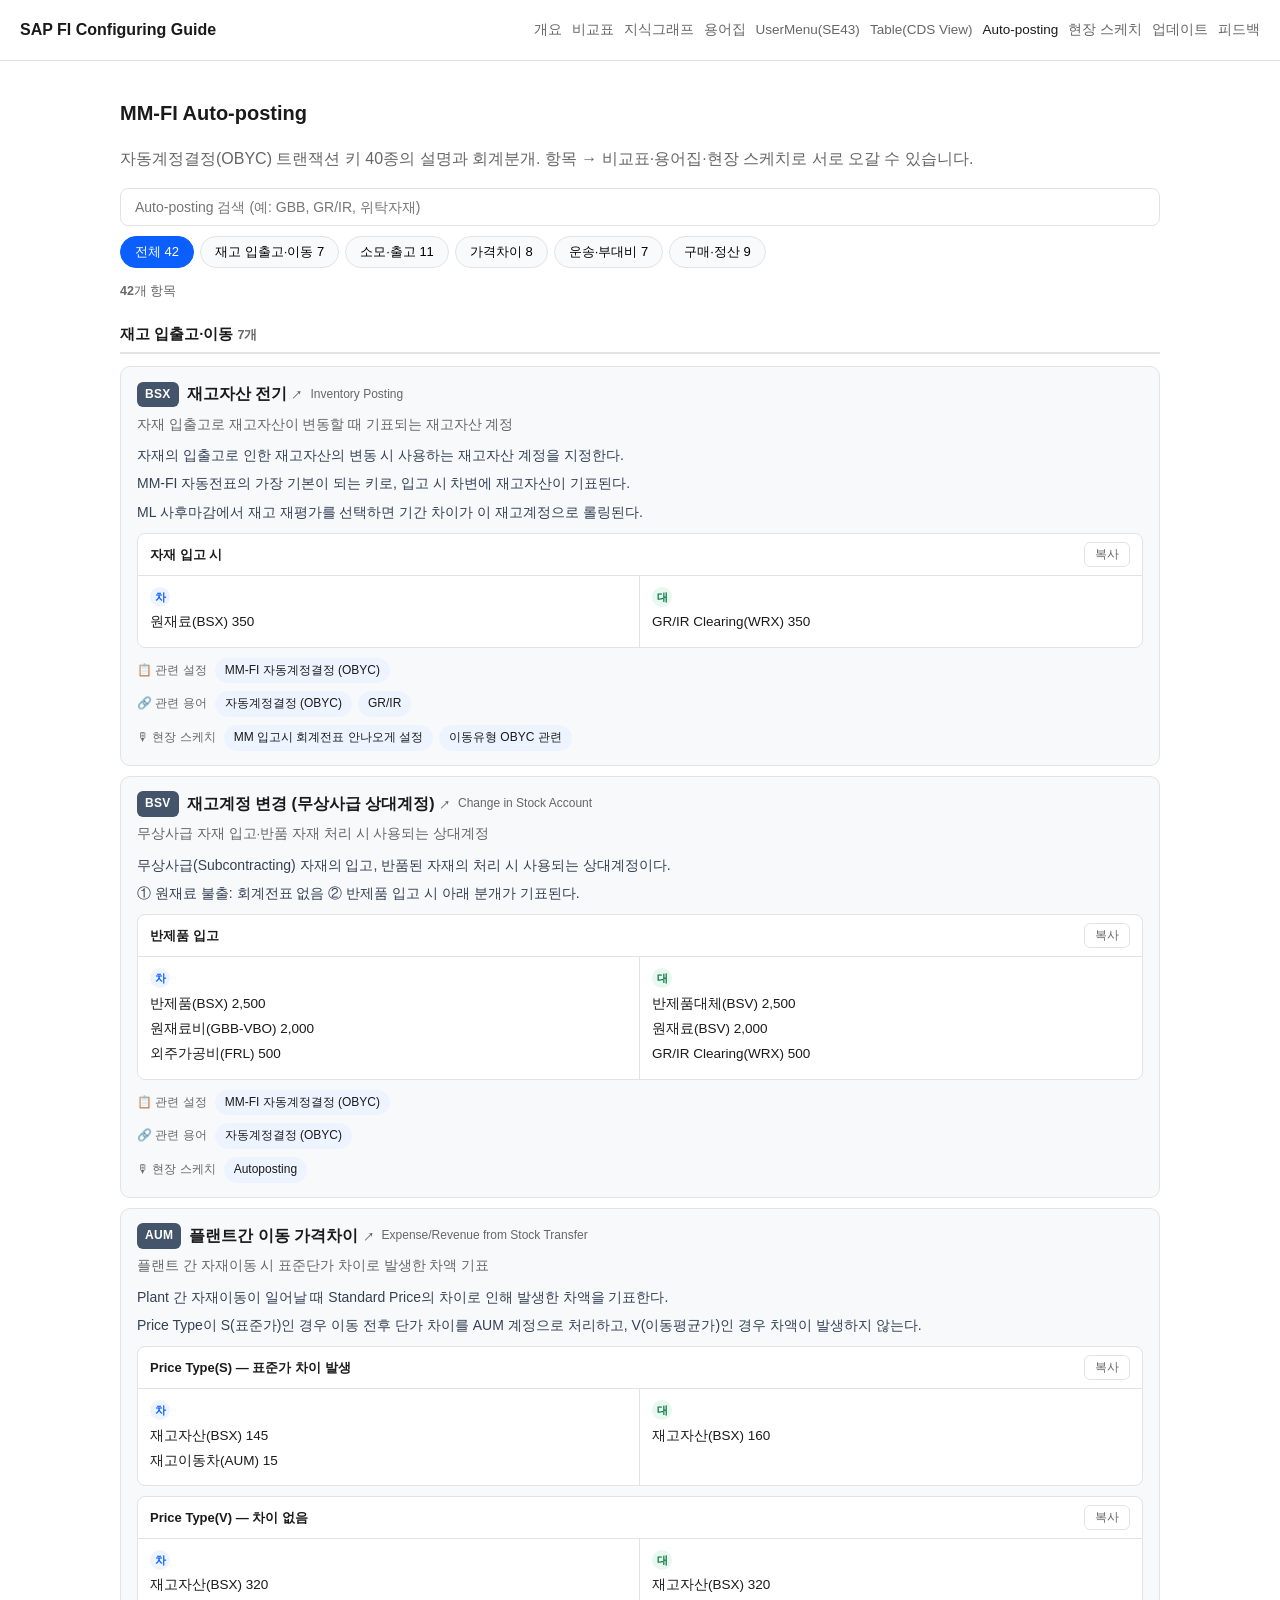
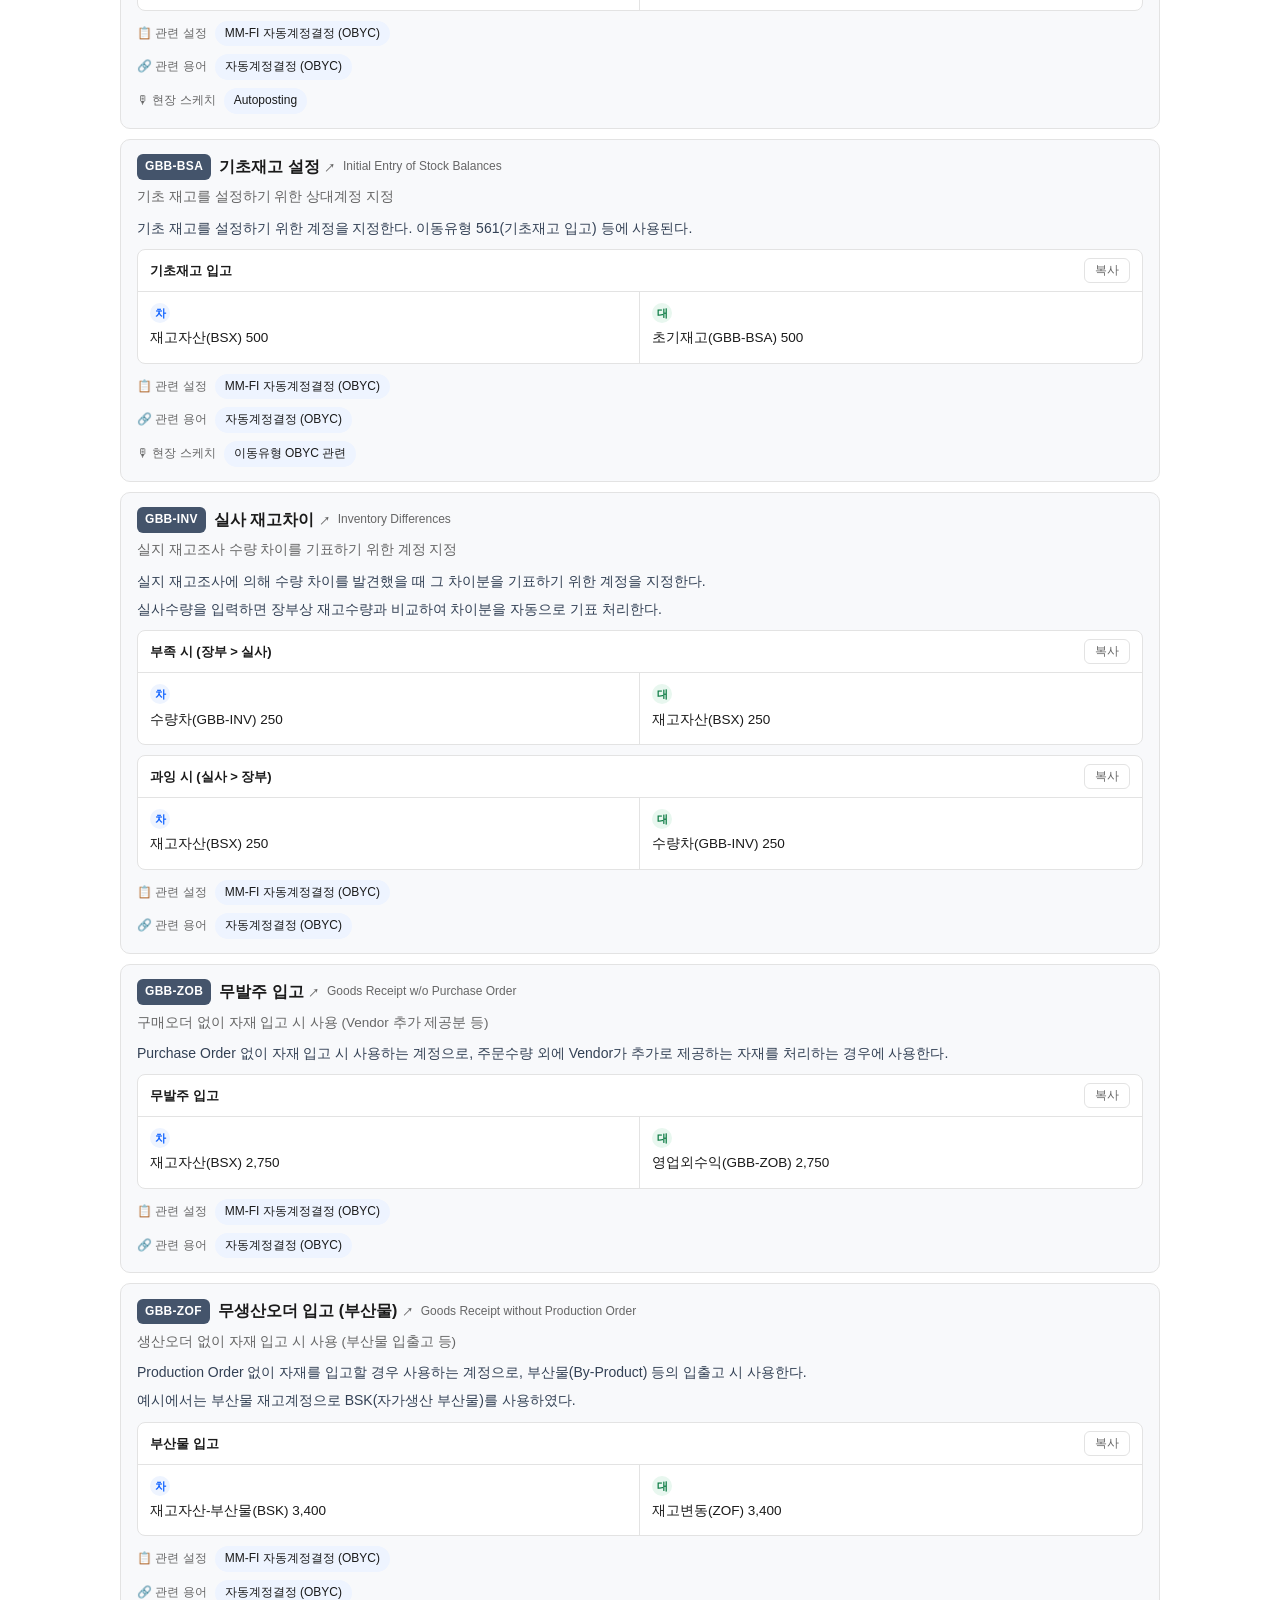
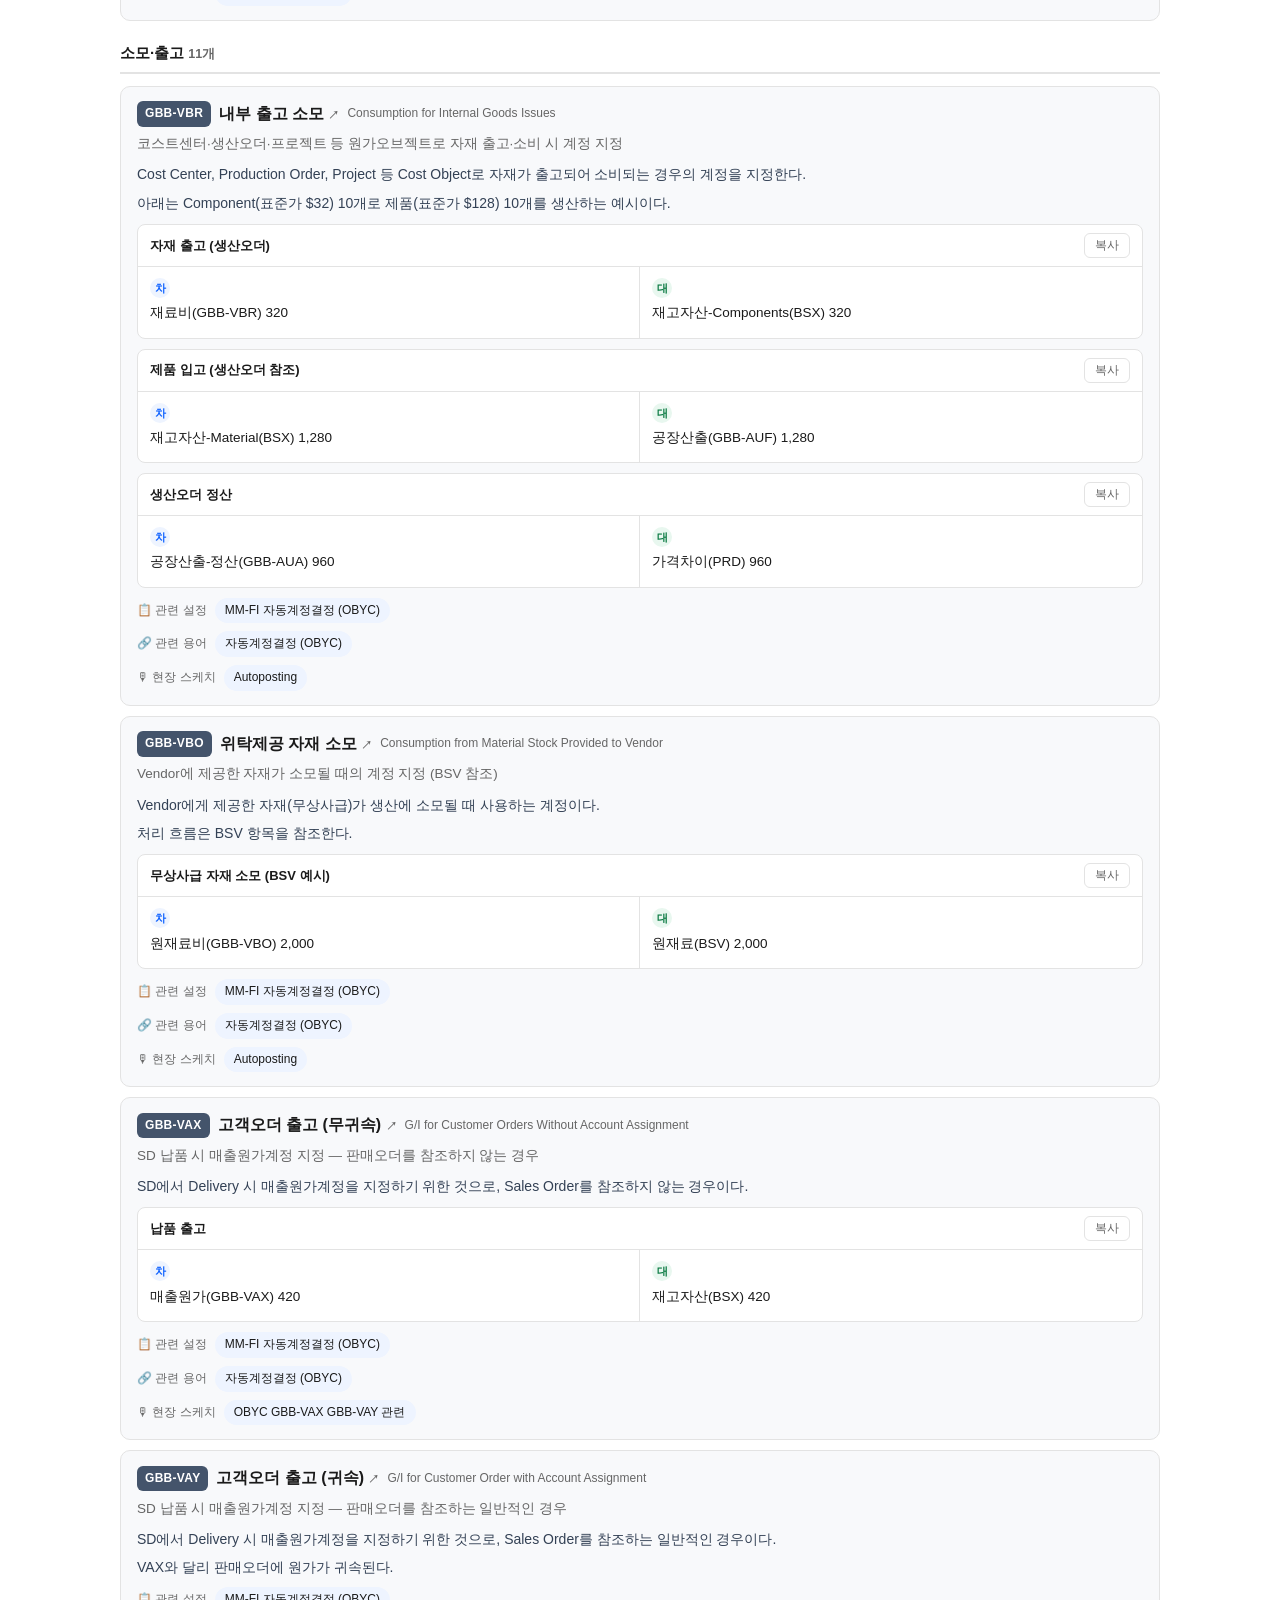
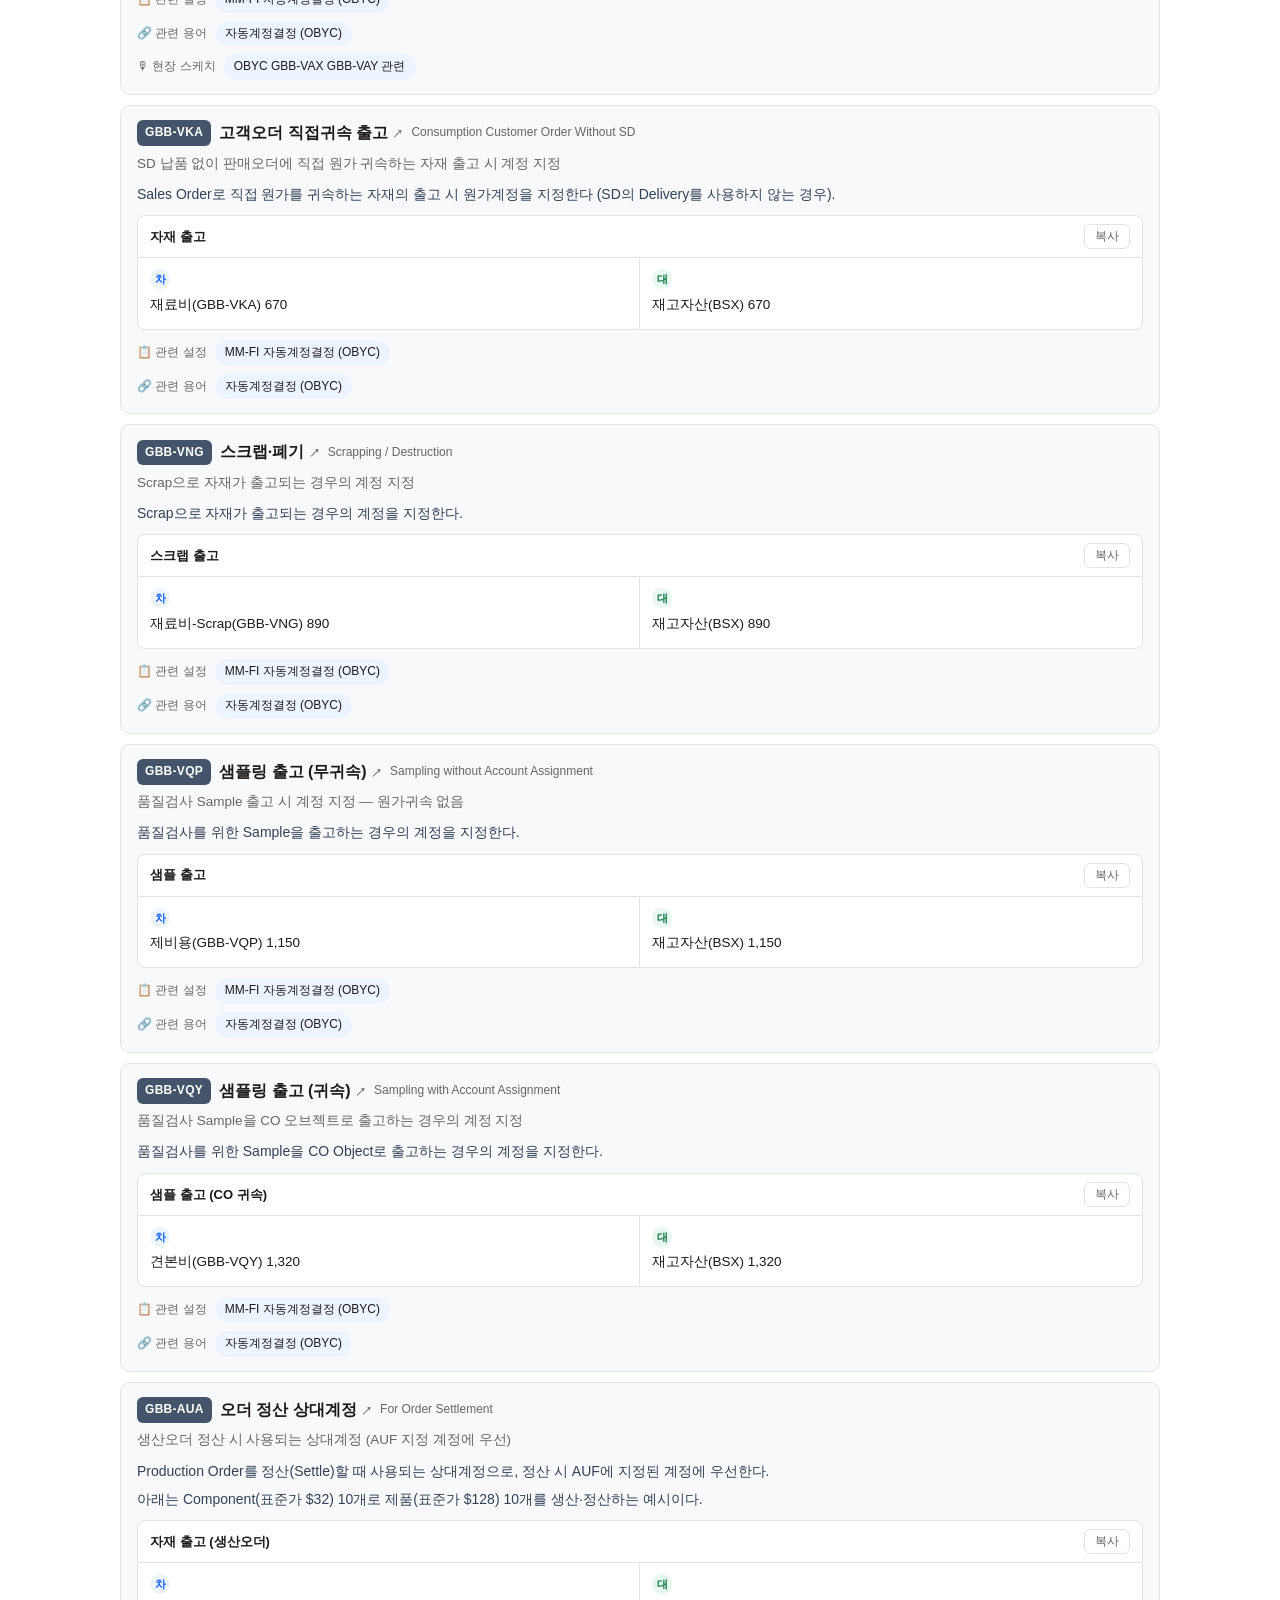
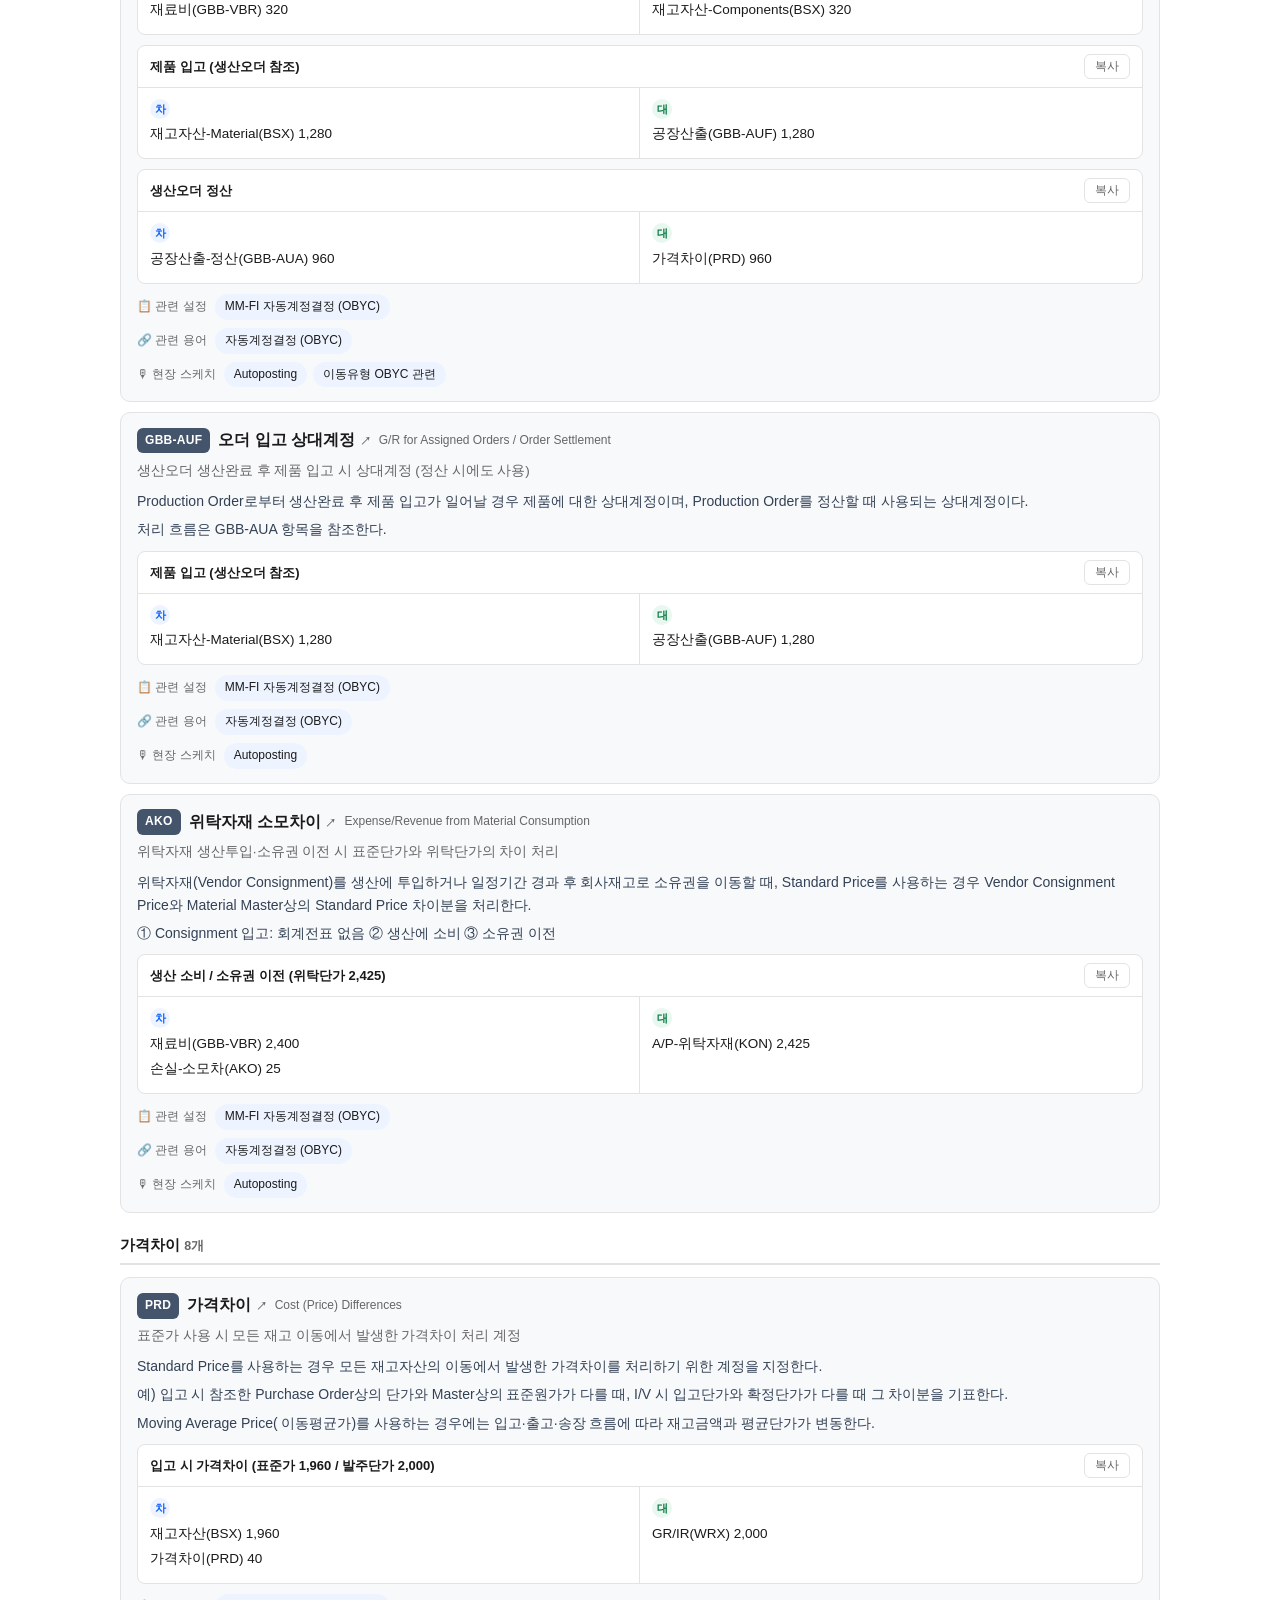
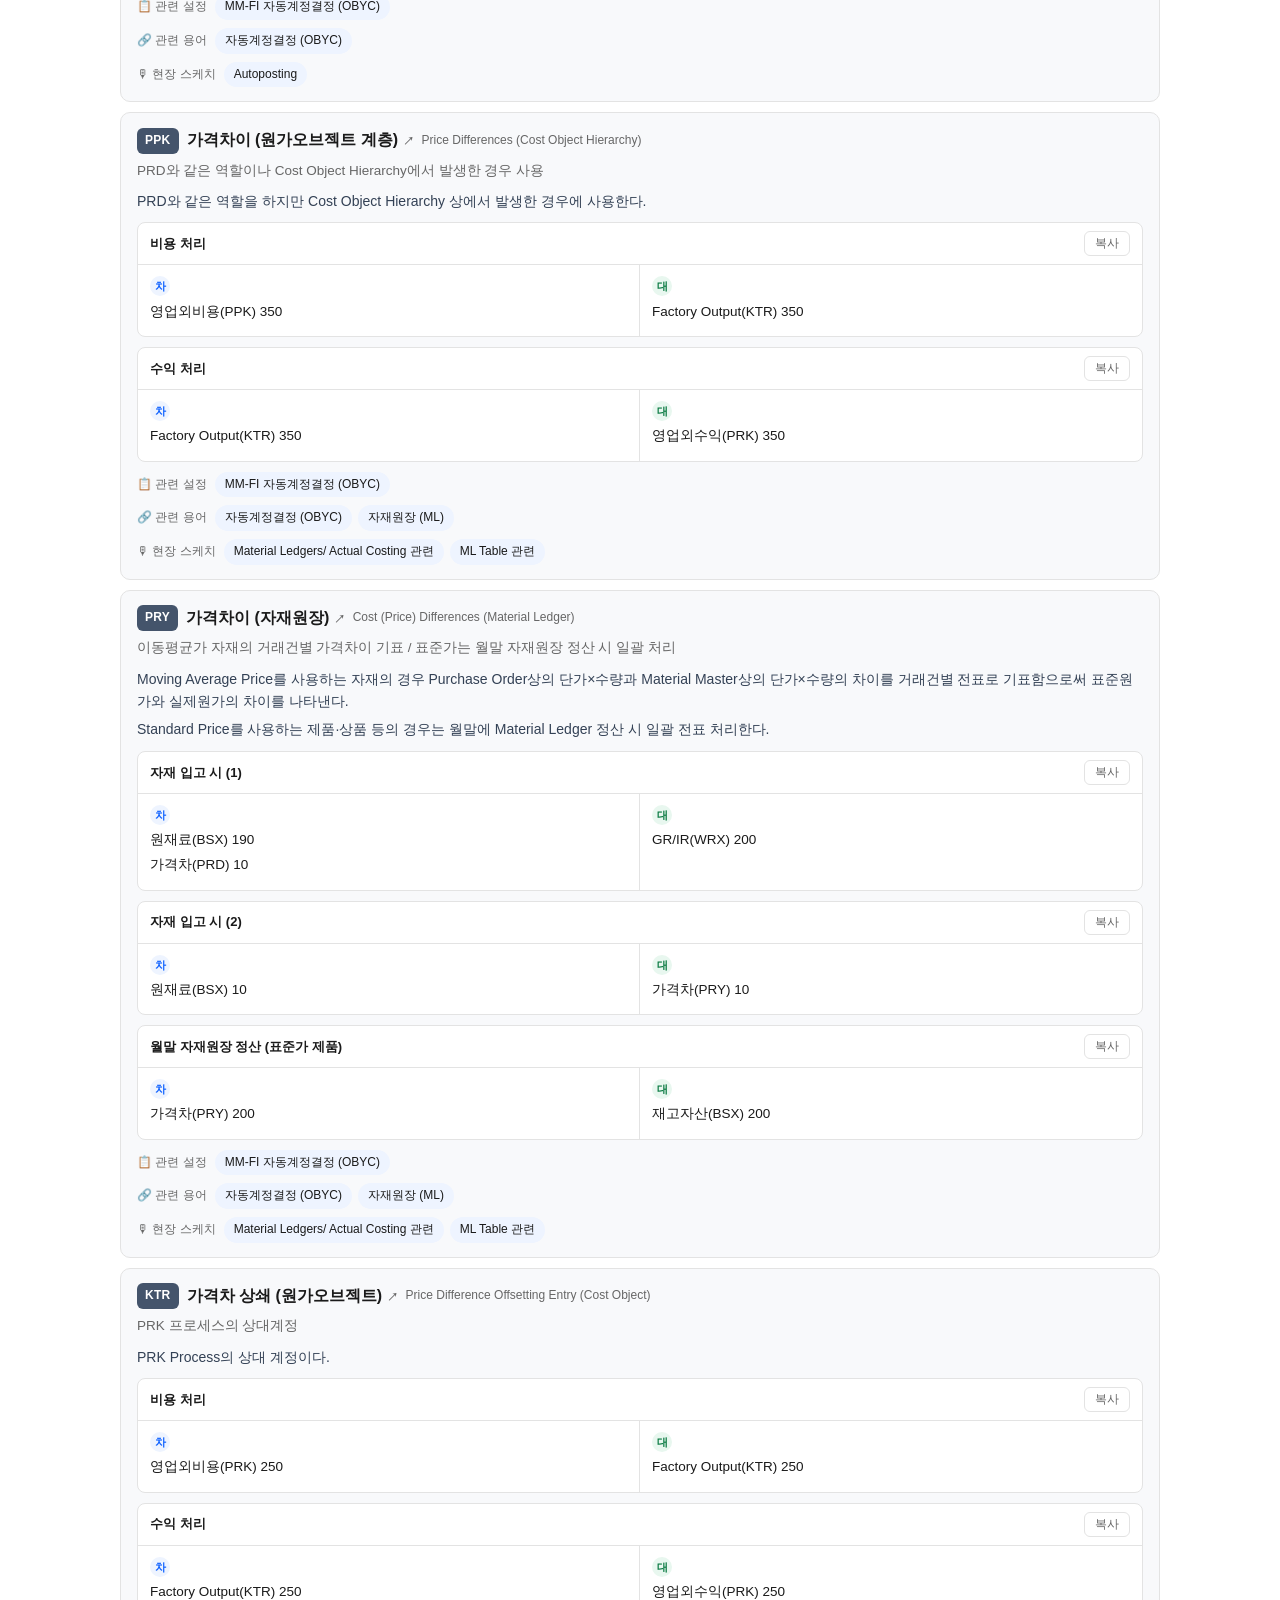
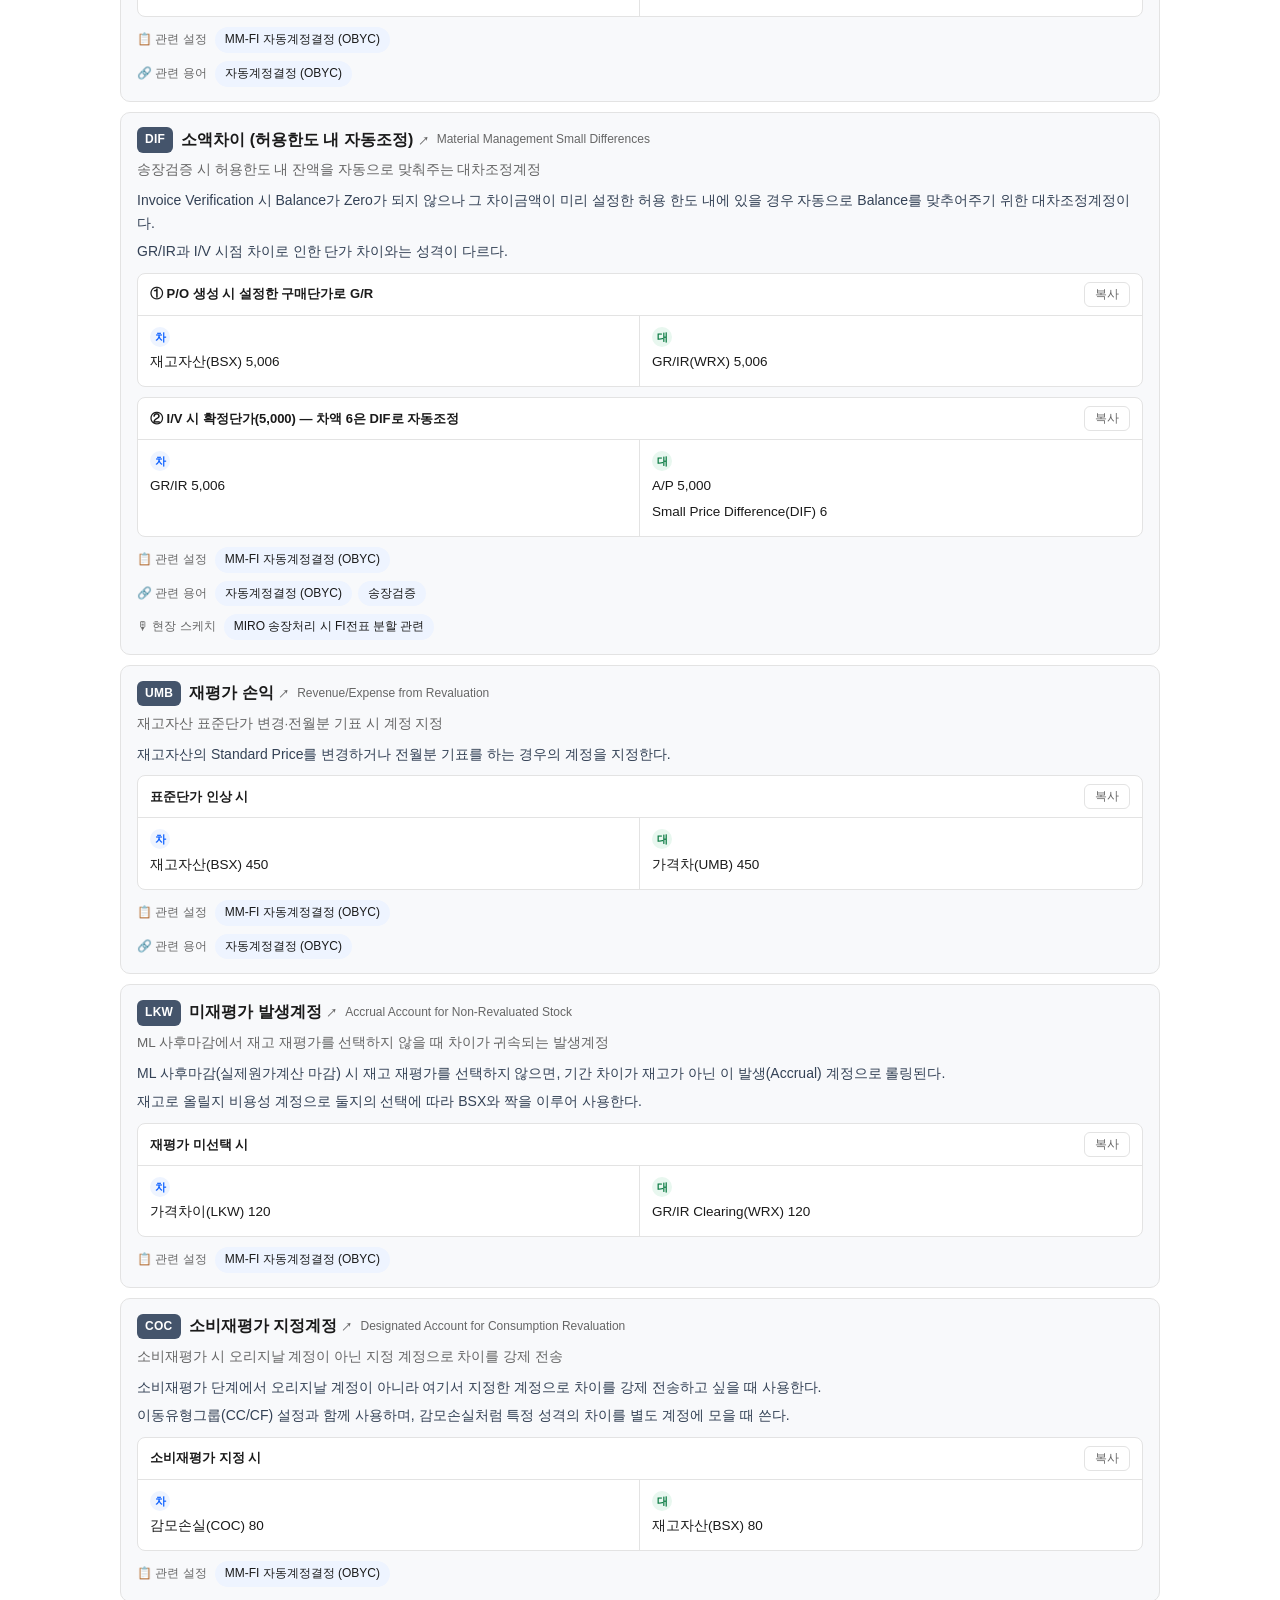
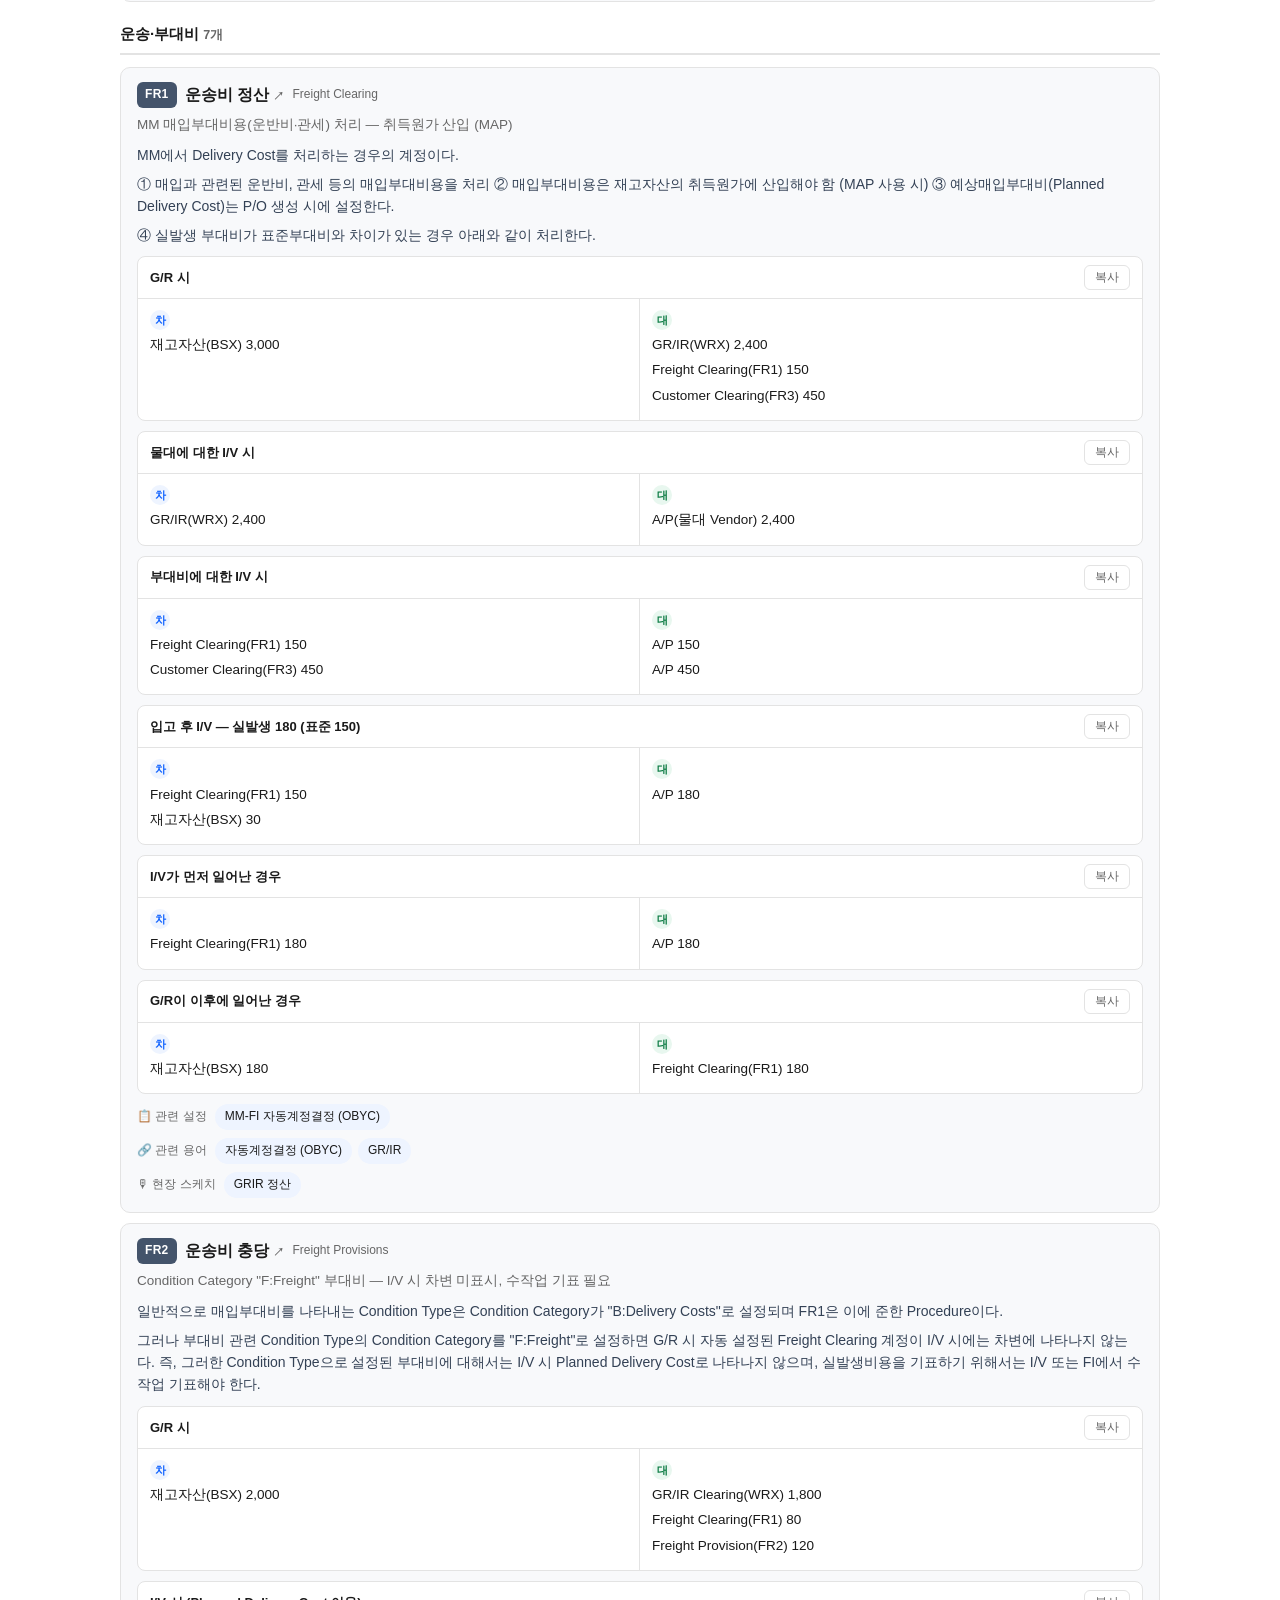
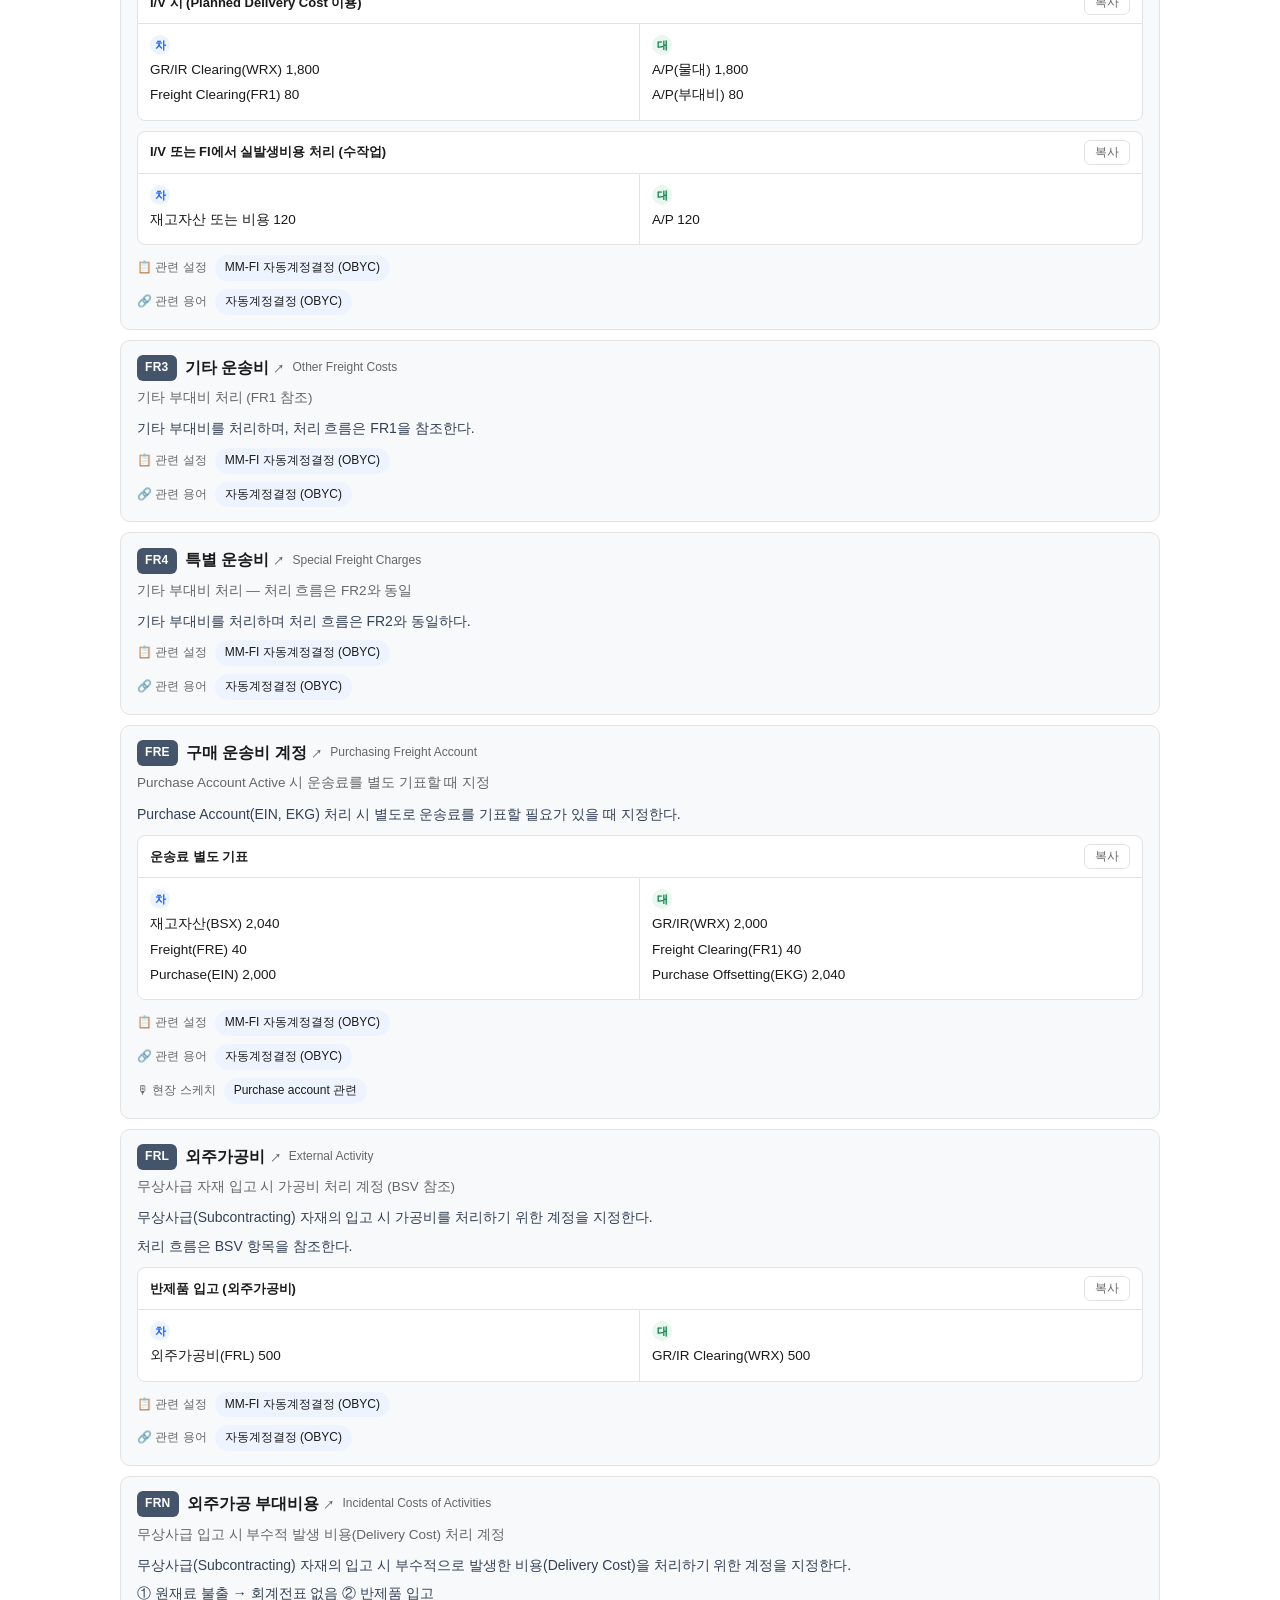
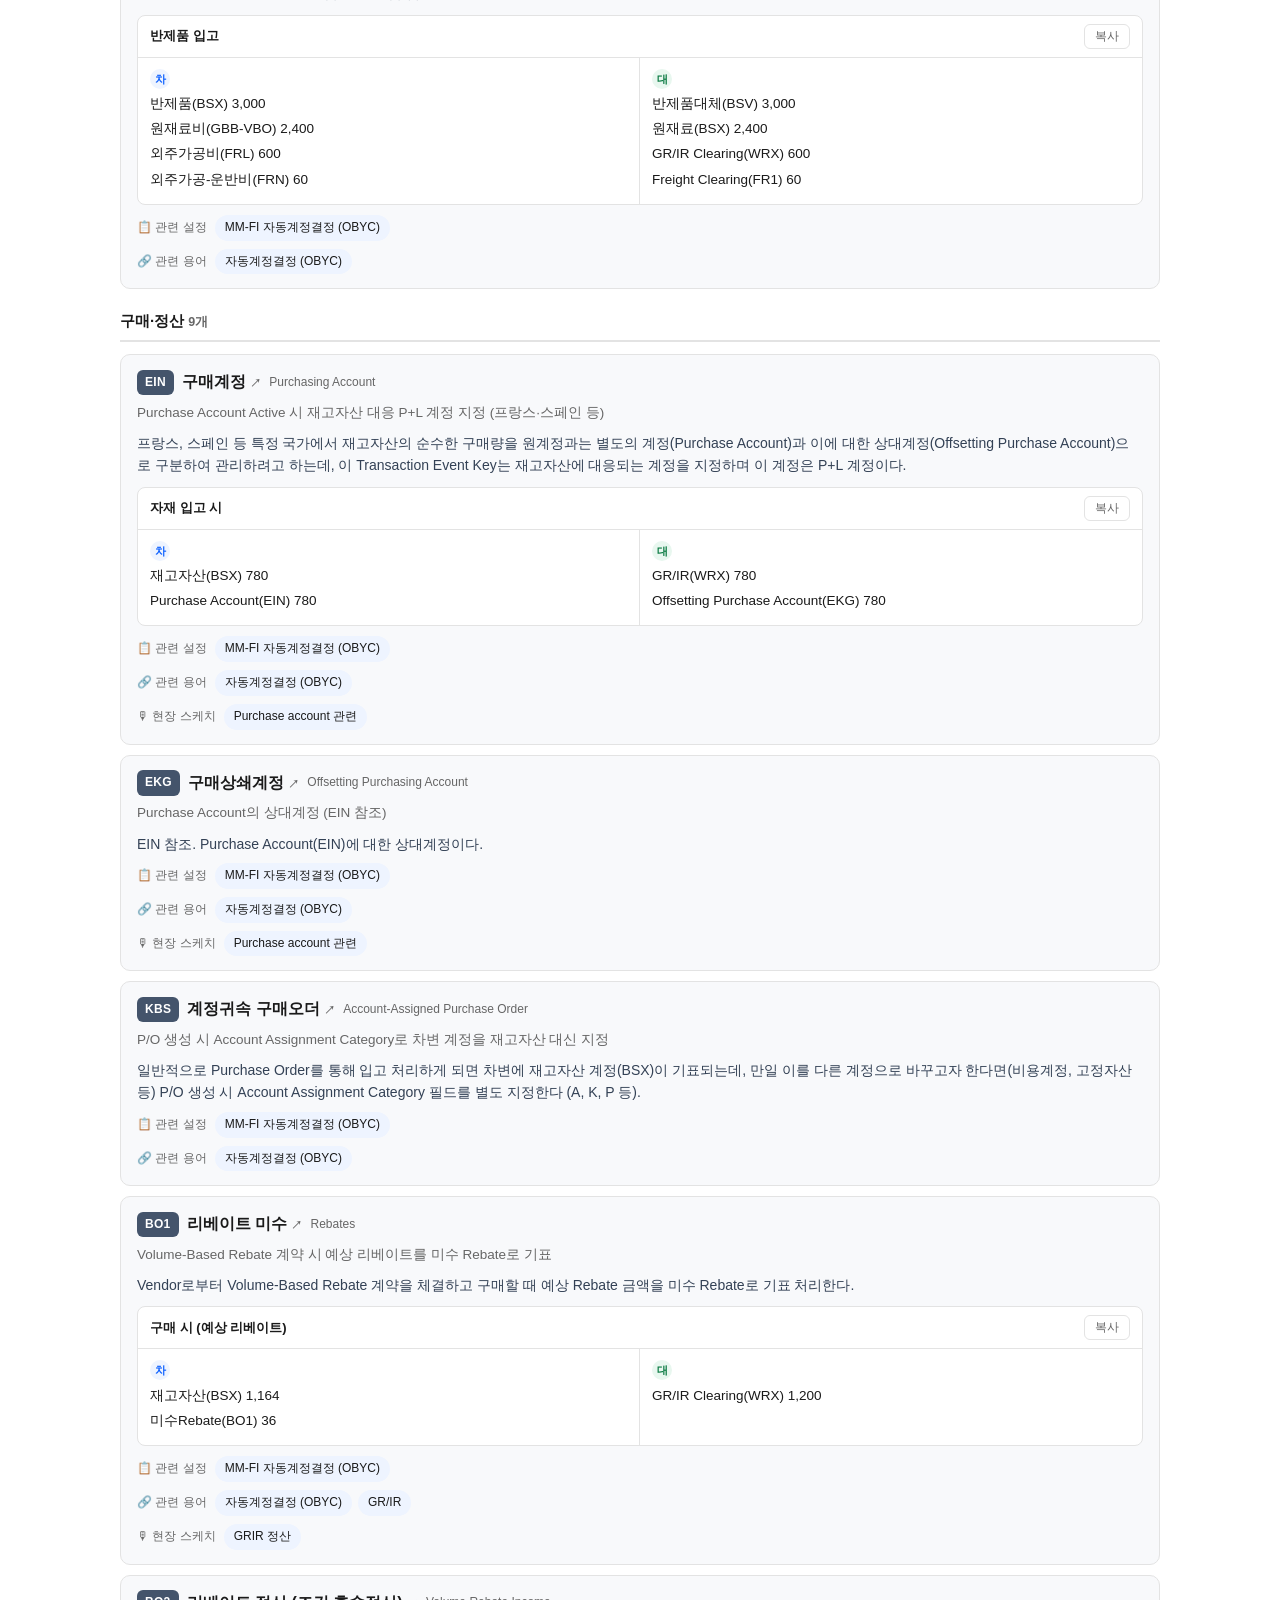
==== commit 8f7f2259: "Header: widen header container so brand+nav fit one line" ====
--- a/autoposting.html
+++ b/autoposting.html
@@ -7,7 +7,7 @@
 <meta name="description" content="MM-FI 자동계정결정(OBYC) 트랜잭션 키별 설명과 회계분개. 검색으로 바로 찾는 Auto-posting 레퍼런스.">
 <!-- Google AdSense -->
 <script async src="https://pagead2.googlesyndication.com/pagead/js/adsbygoogle.js?client=ca-pub-9919904969420259" crossorigin="anonymous"></script>
-<link rel="stylesheet" href="style.css?v=20261020b">
+<link rel="stylesheet" href="style.css?v=20261020c">
 <script src="autoposting.js?v=20261009b"></script>
 <style>
 .ap-search { display: flex; gap: 8px; margin: 14px 0 6px; }
--- a/style.css
+++ b/style.css
@@ -22,7 +22,7 @@
 
 /* header */
 .site-header { border-bottom: 1px solid var(--line); background: #fff; position: sticky; top: 0; z-index: 50; }
-.site-header .wrap { display: flex; align-items: center; gap: 6px 16px; min-height: 60px; padding-top: 6px; padding-bottom: 6px; flex-wrap: wrap; }
+.site-header .wrap { display: flex; align-items: center; gap: 6px 16px; min-height: 60px; padding-top: 6px; padding-bottom: 6px; flex-wrap: wrap; max-width: 1360px; }
 .brand { font-weight: 800; font-size: 16px; color: var(--ink); white-space: nowrap; flex-shrink: 0; }
 .brand .brand-sub { color: #44546b; }
 .nav { display: flex; gap: 6px 10px; margin-left: auto; font-size: 13.5px; flex-wrap: wrap; }
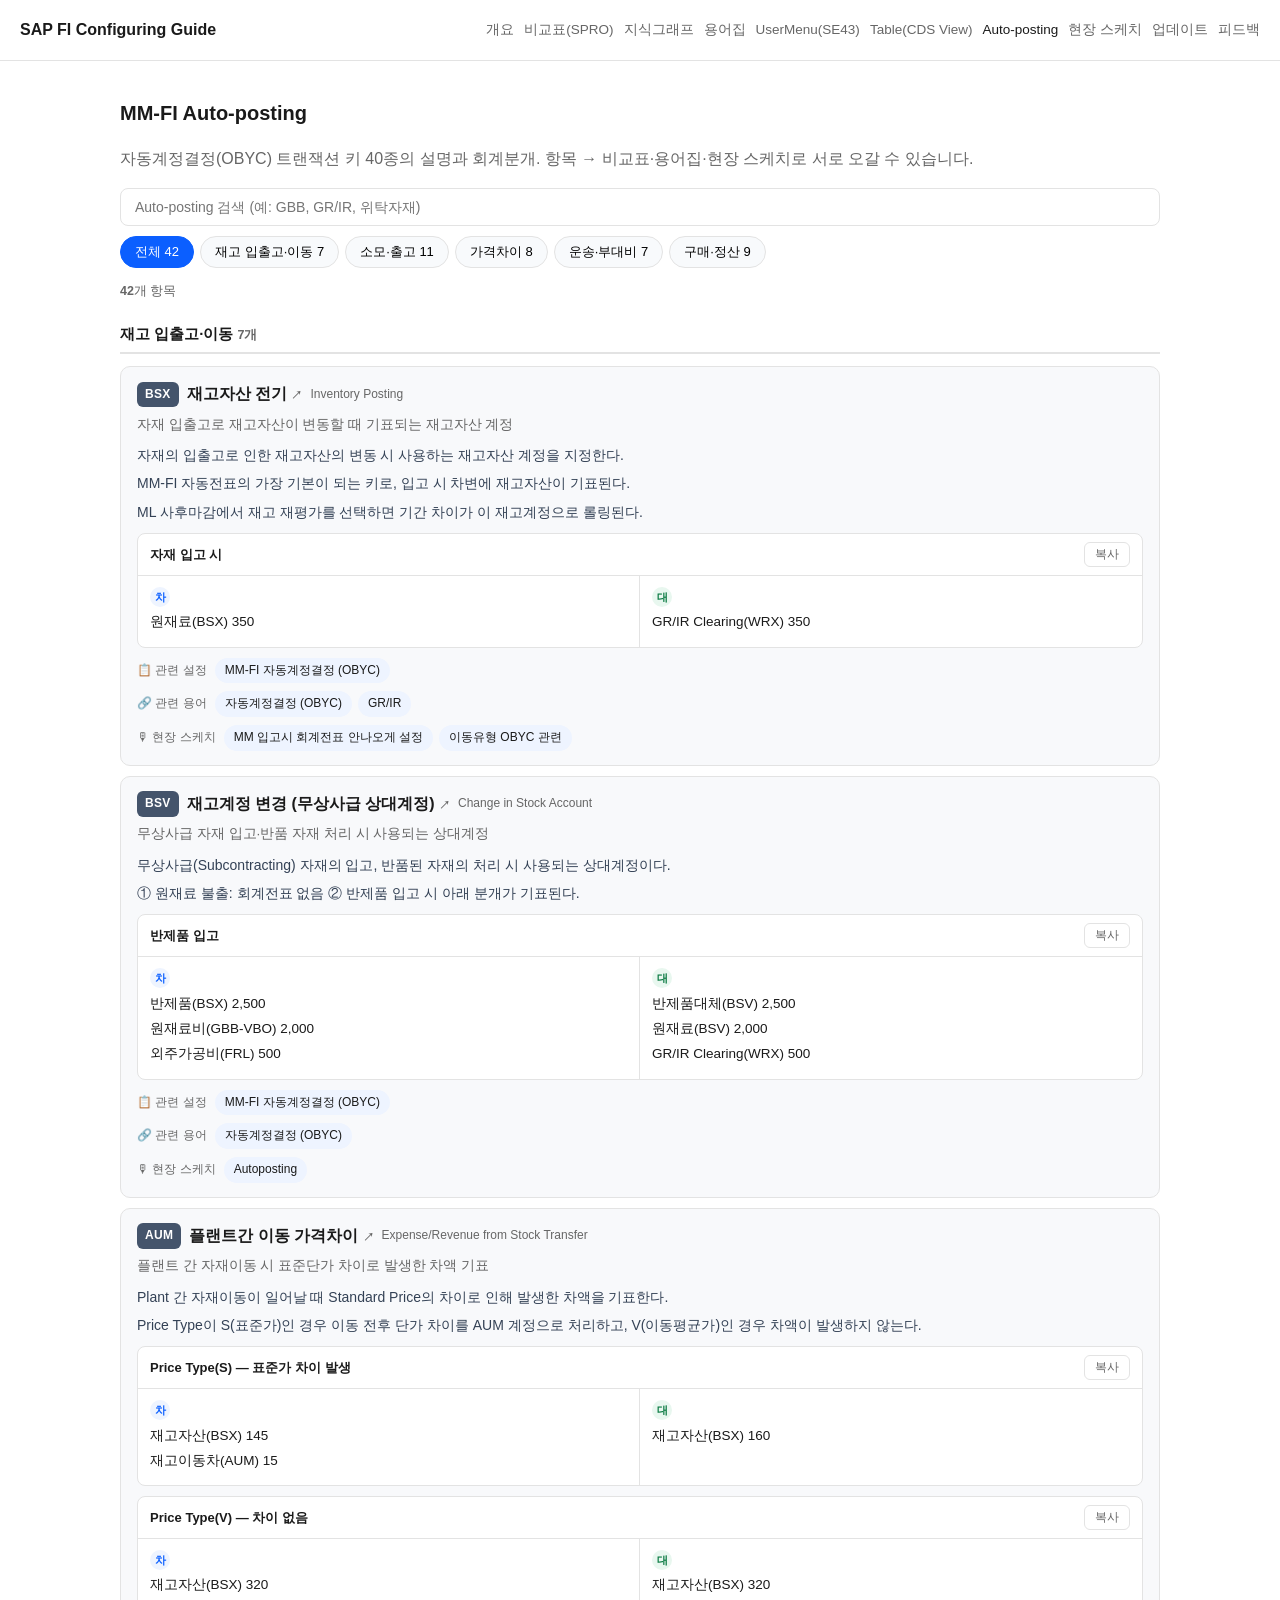
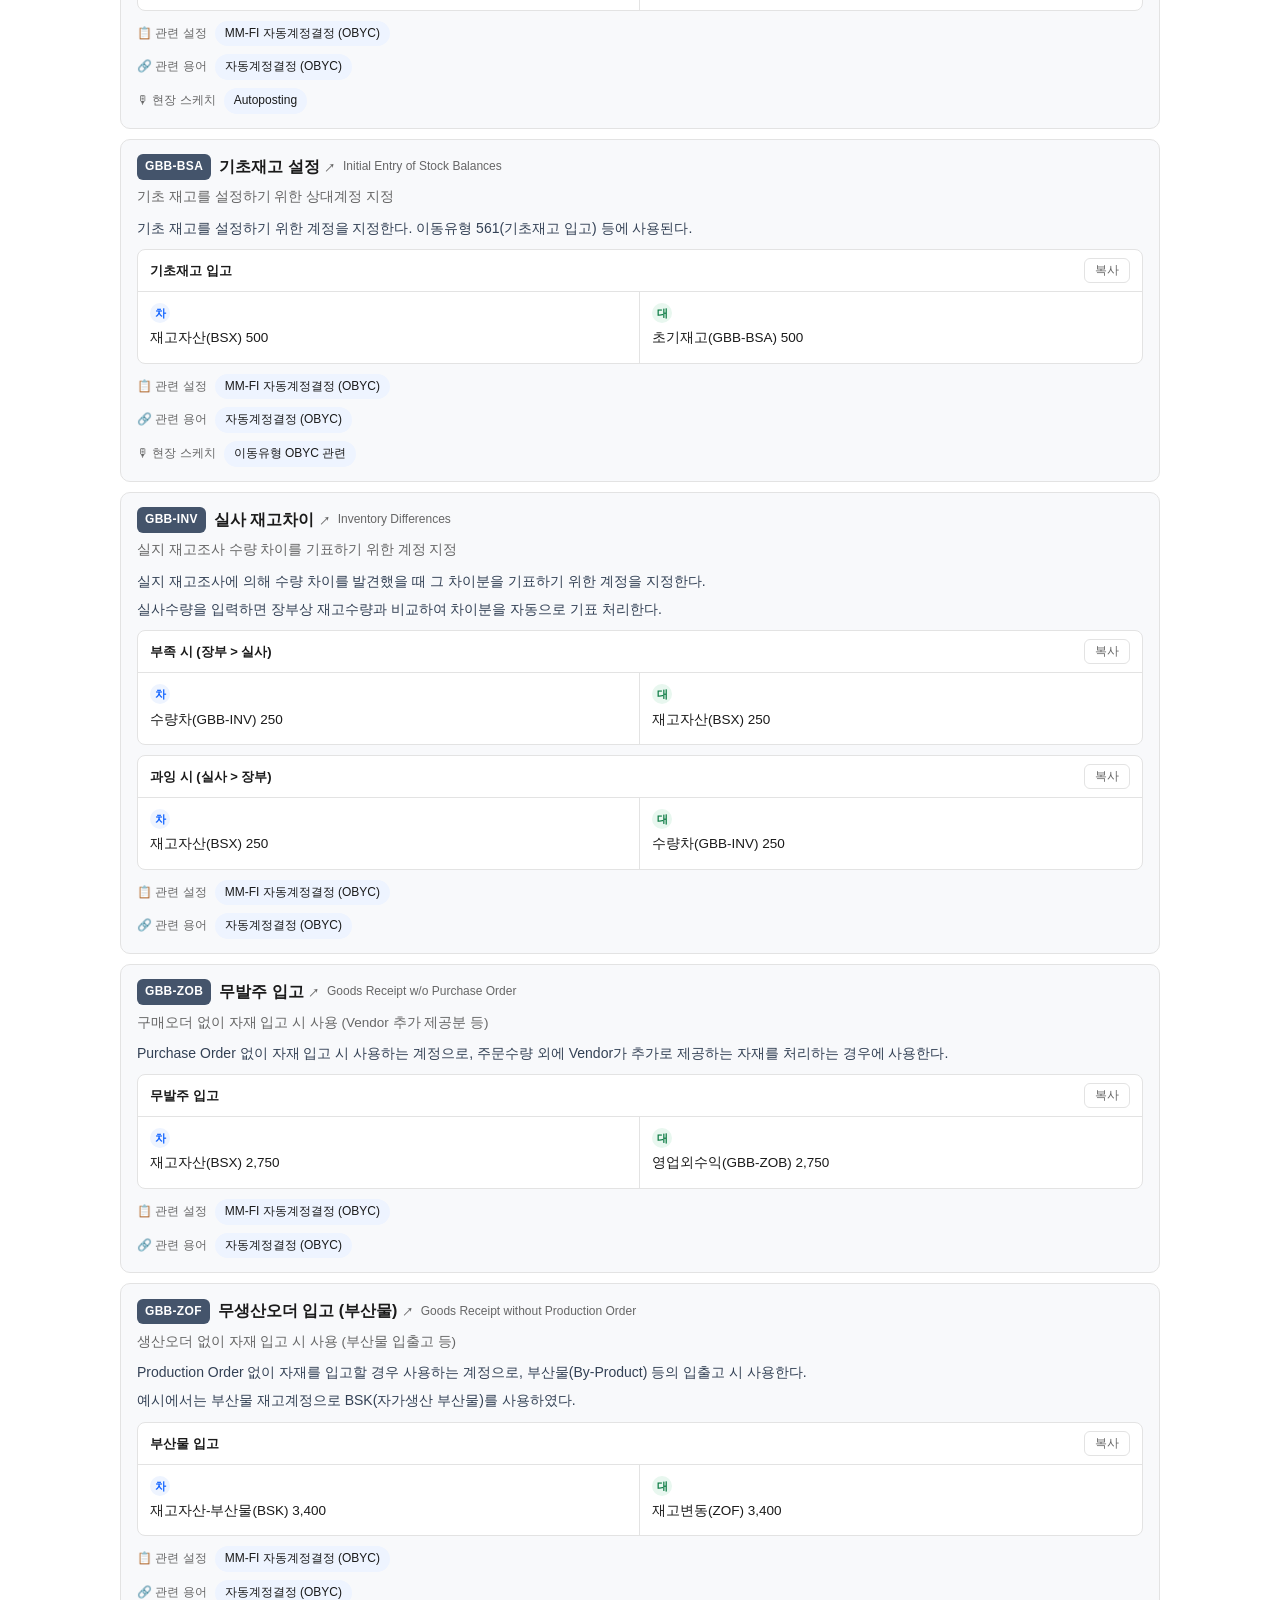
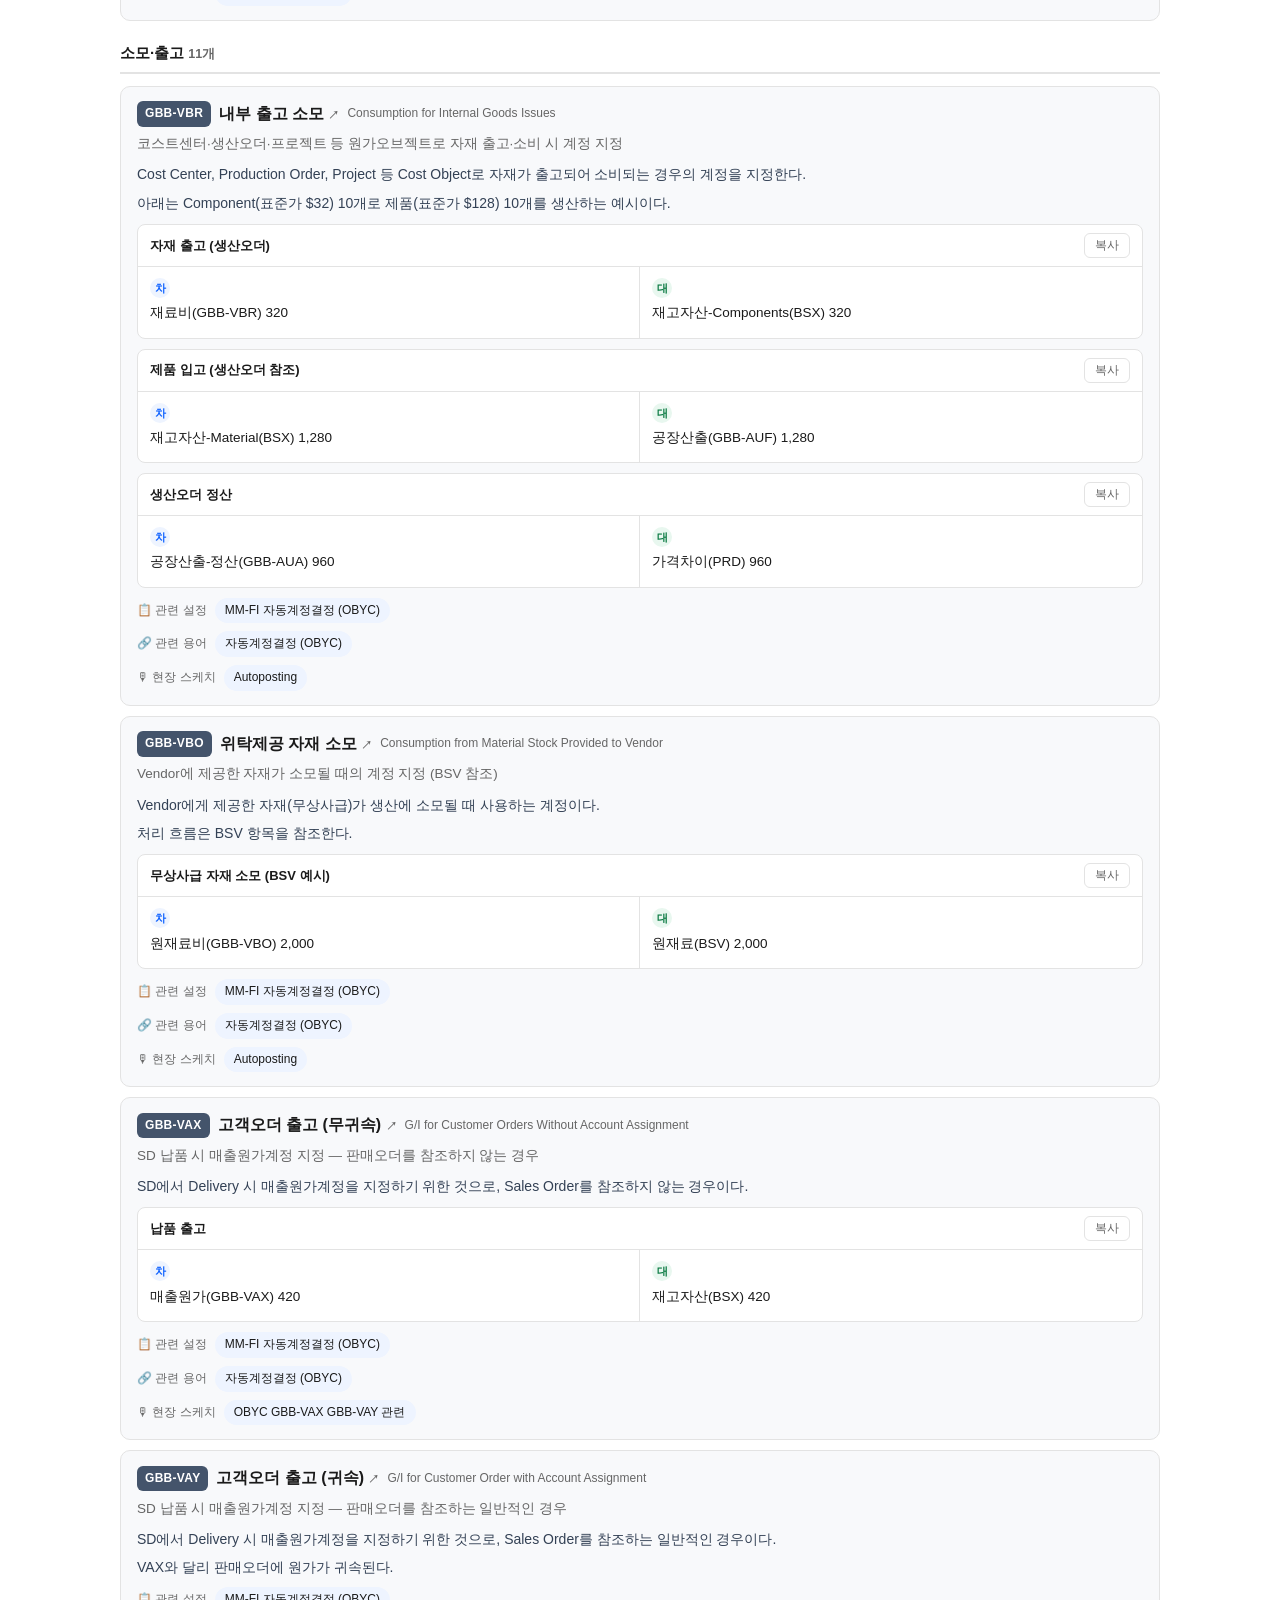
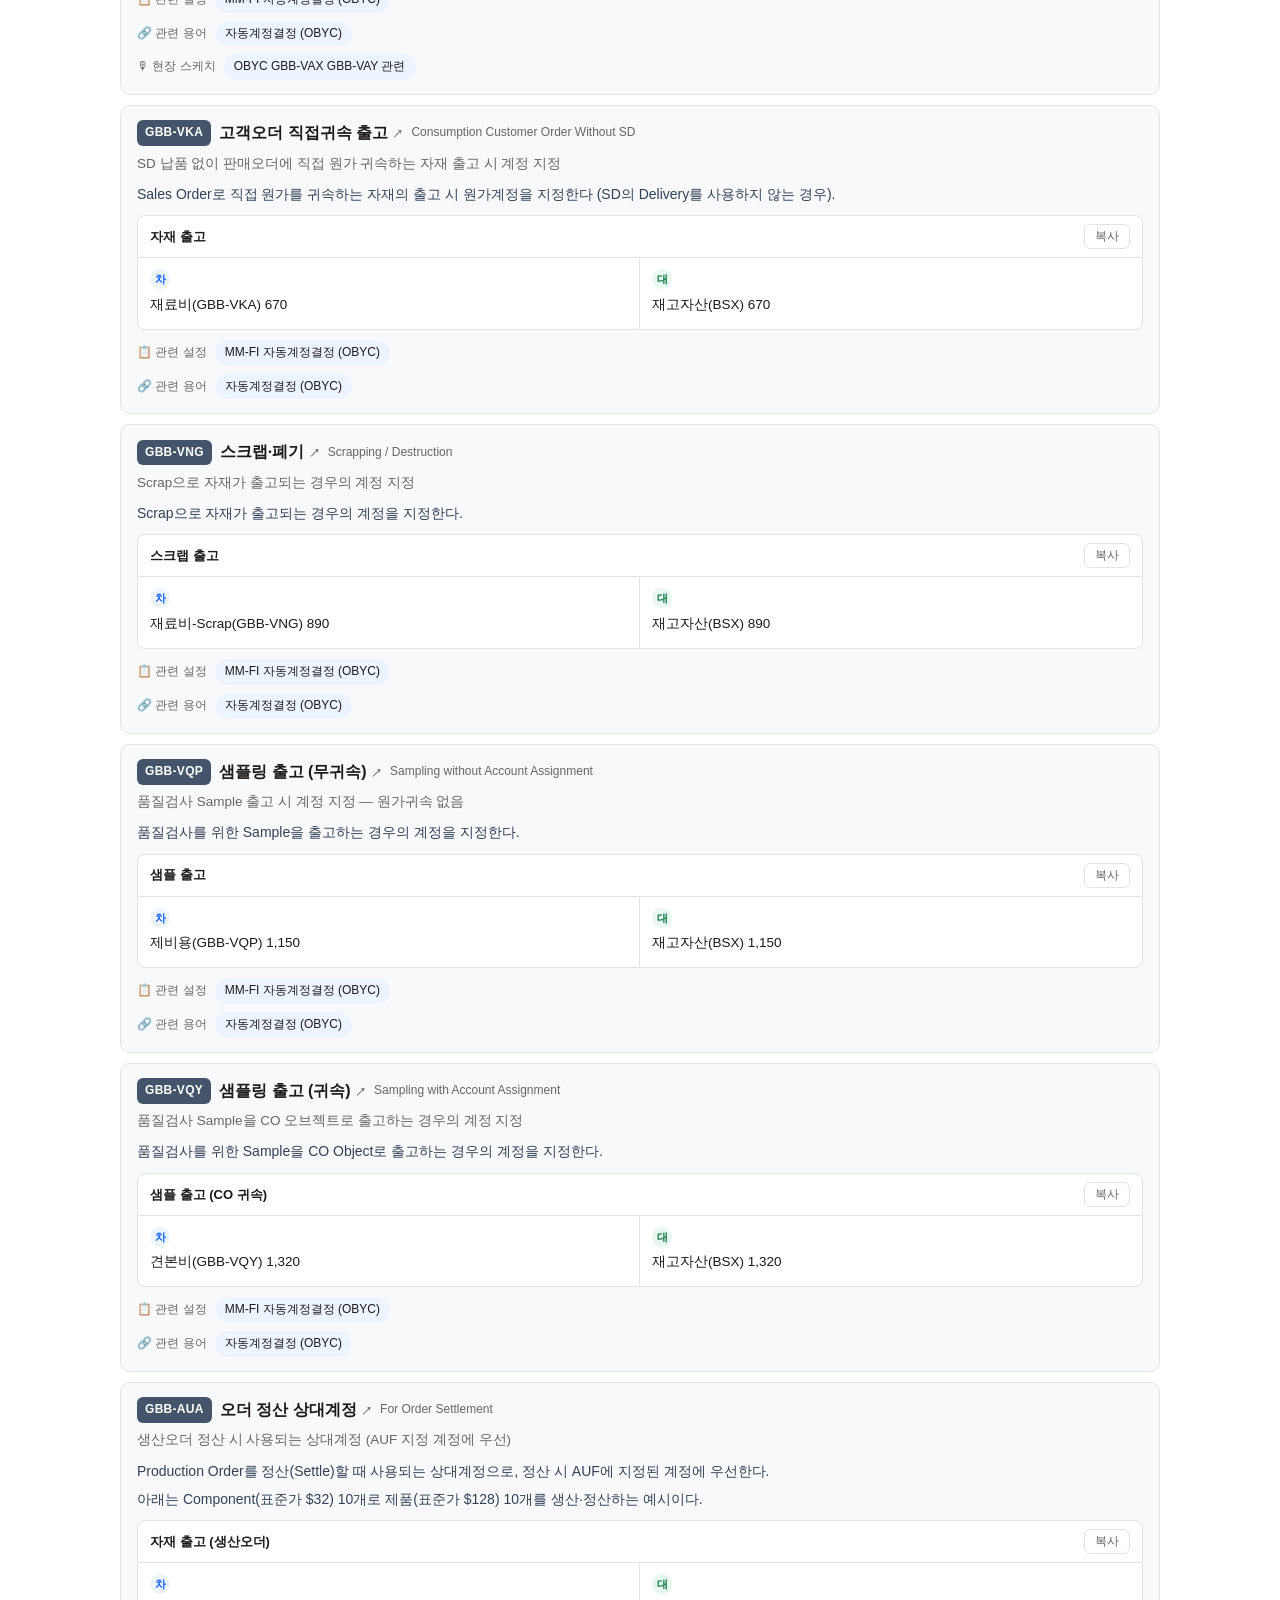
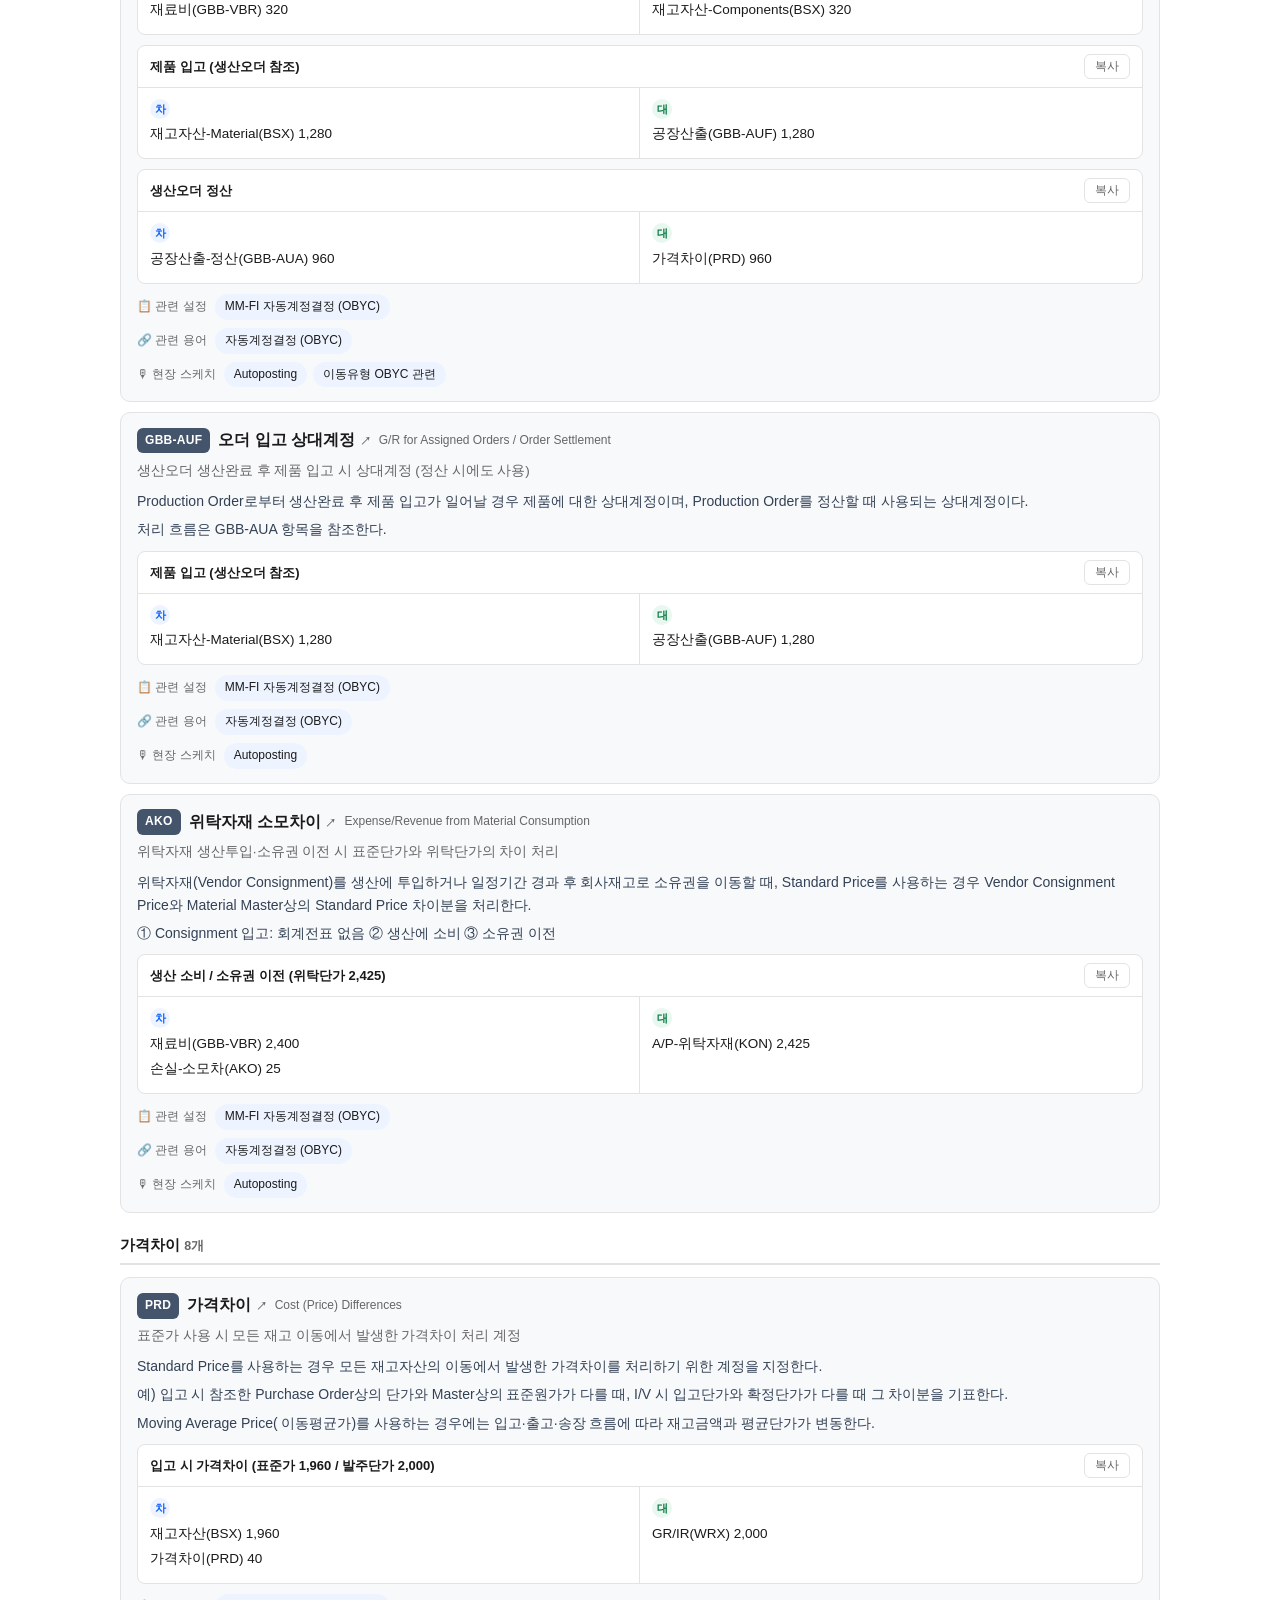
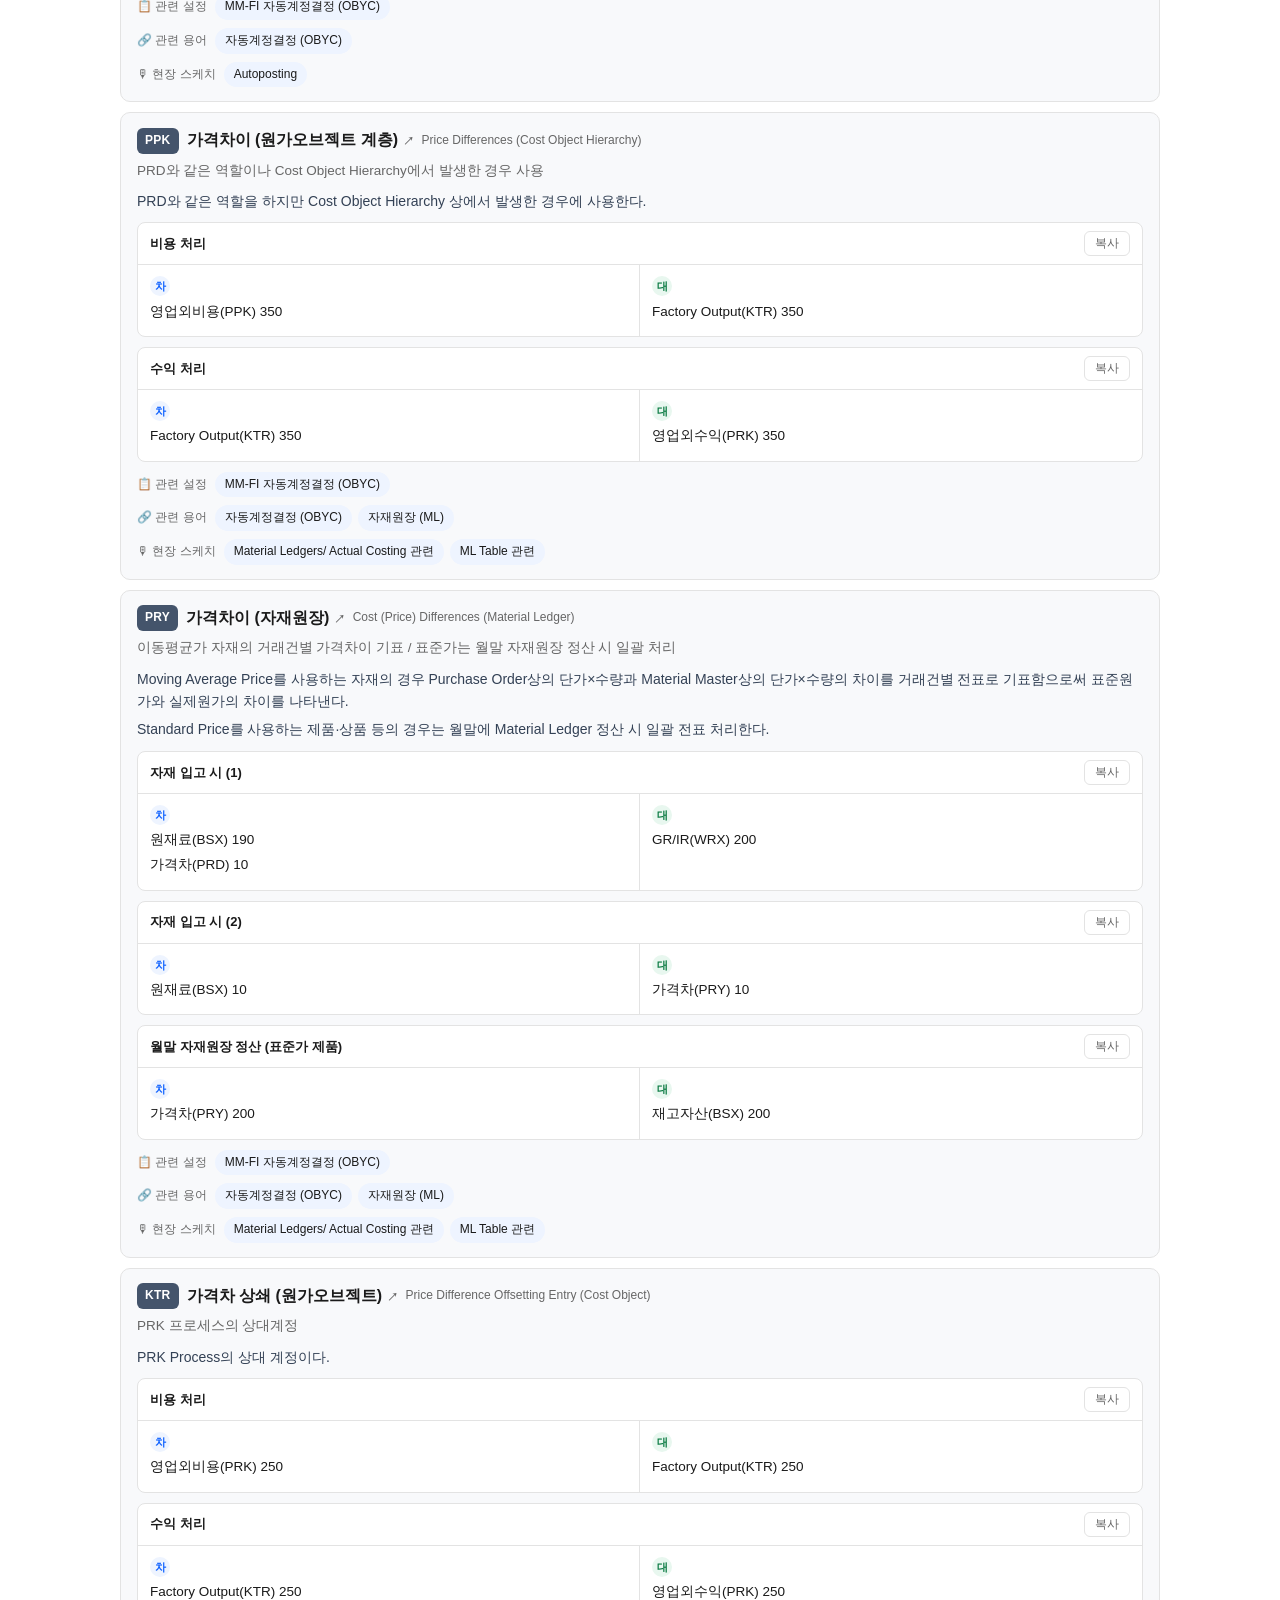
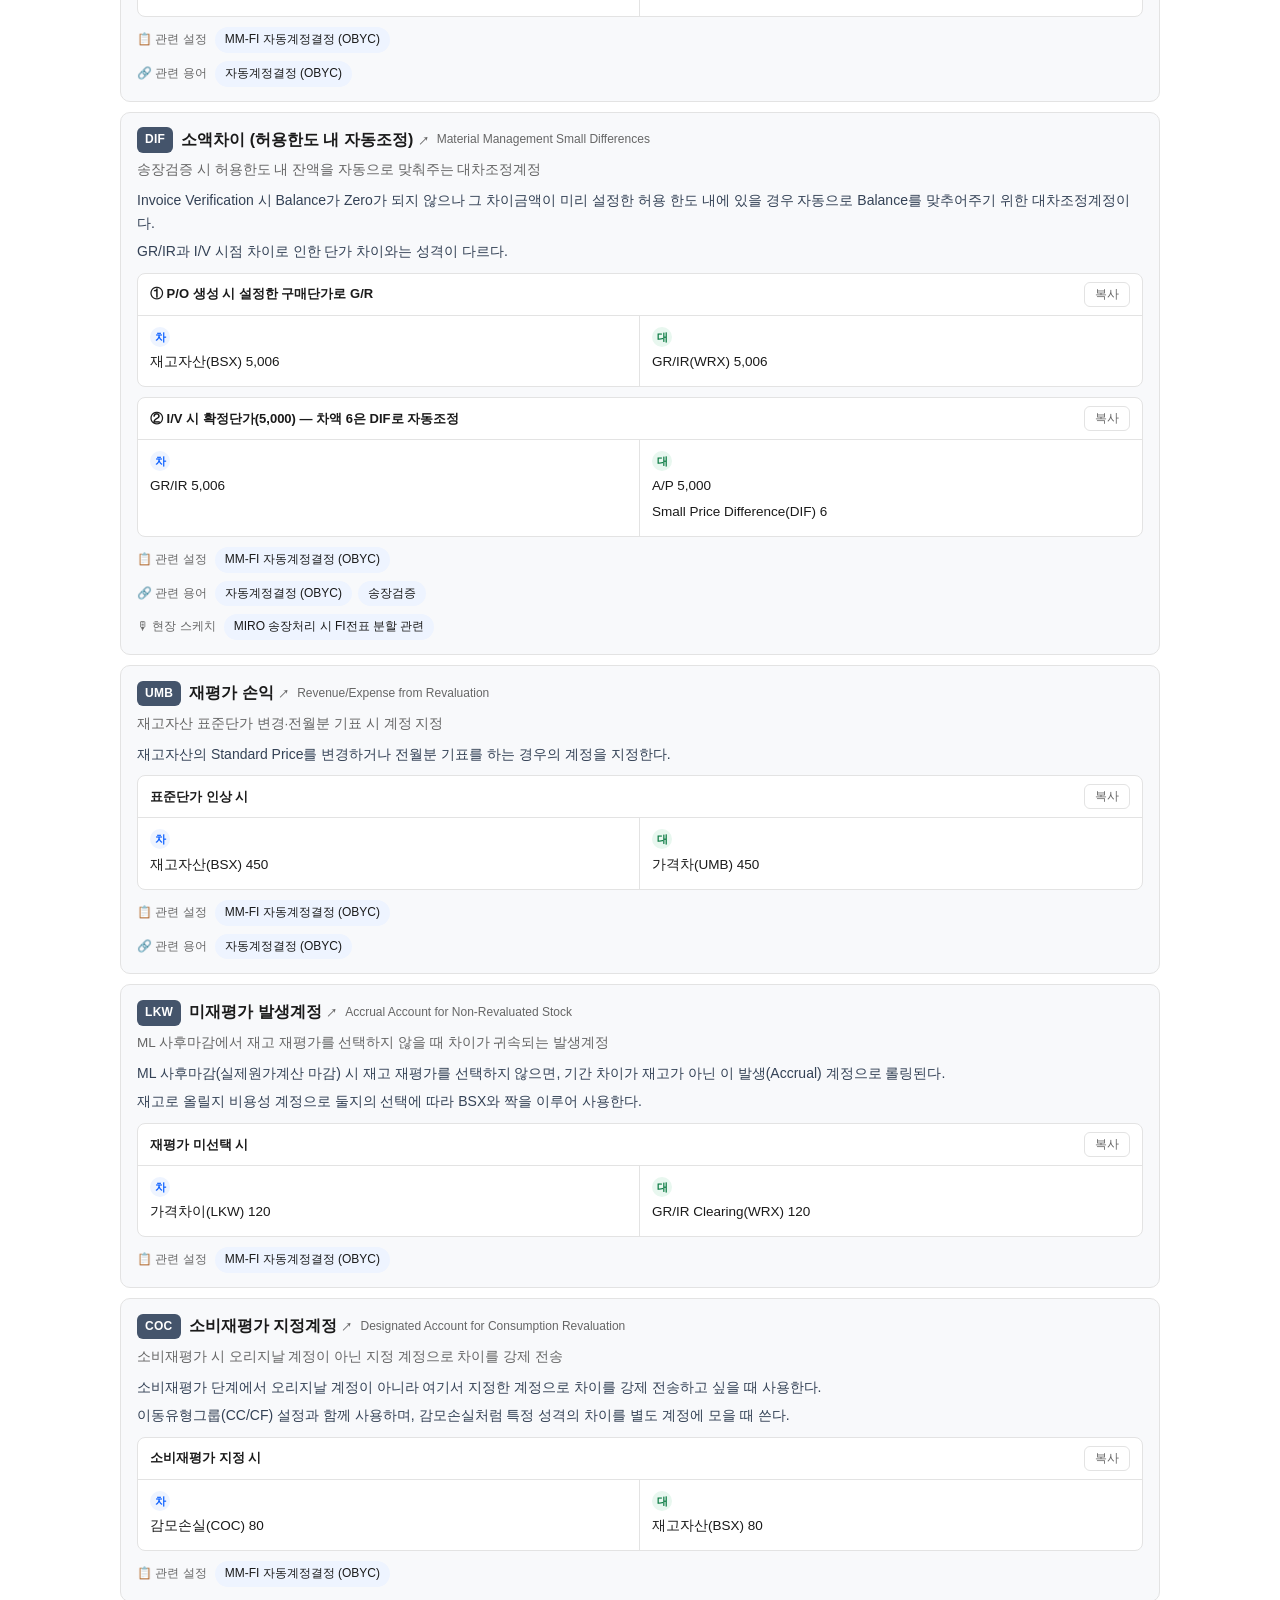
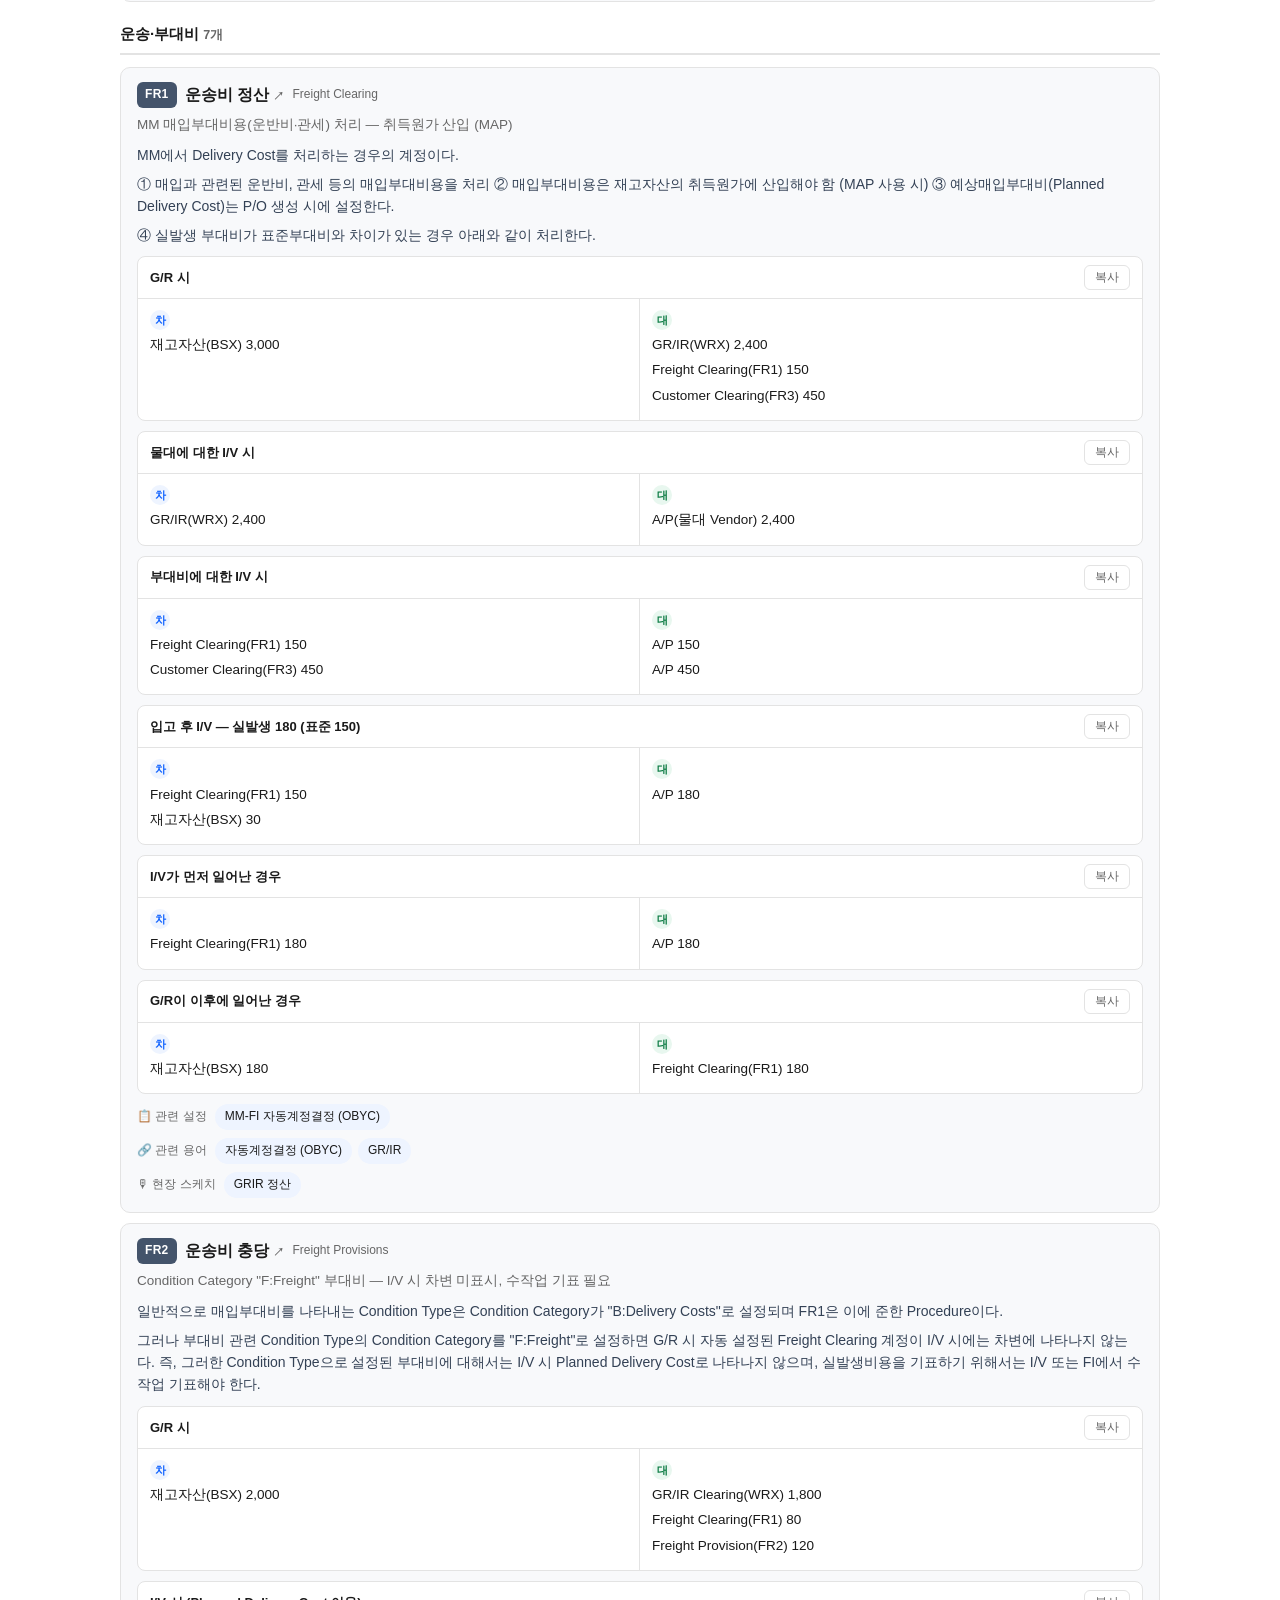
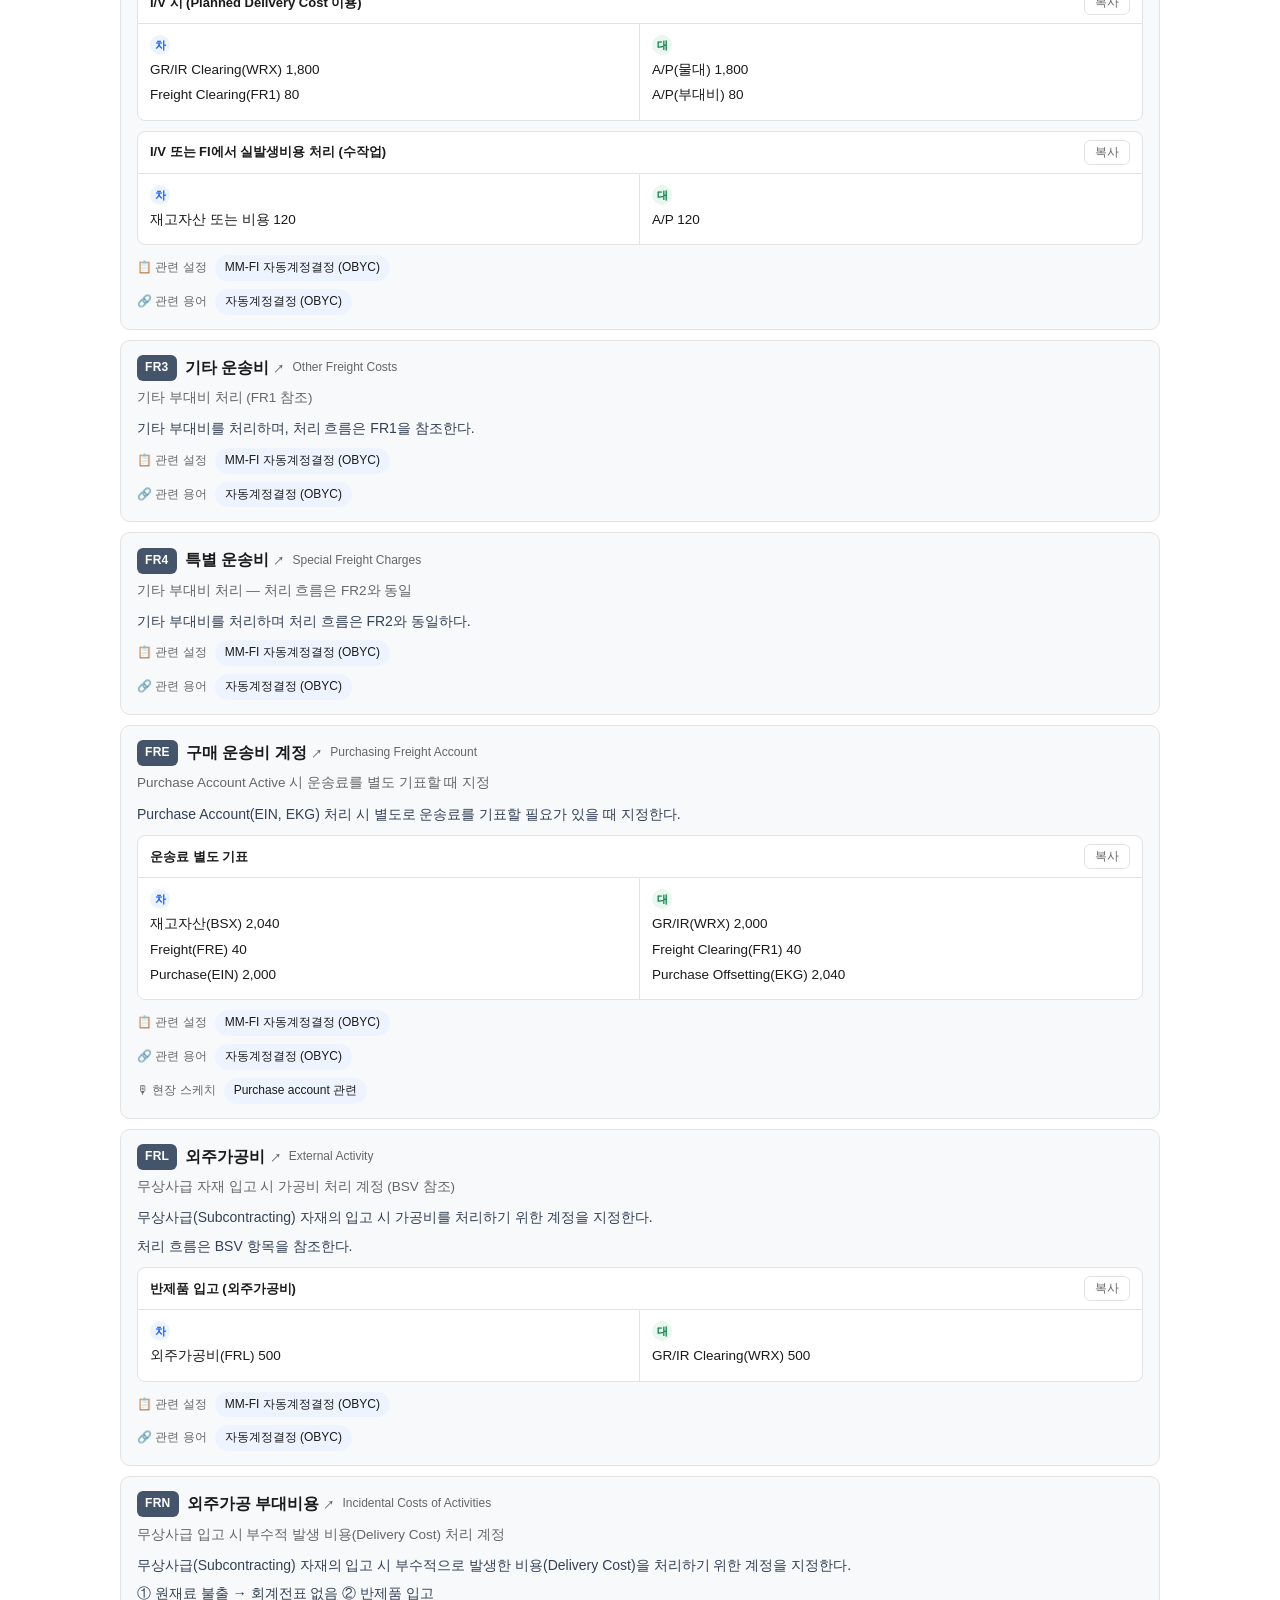
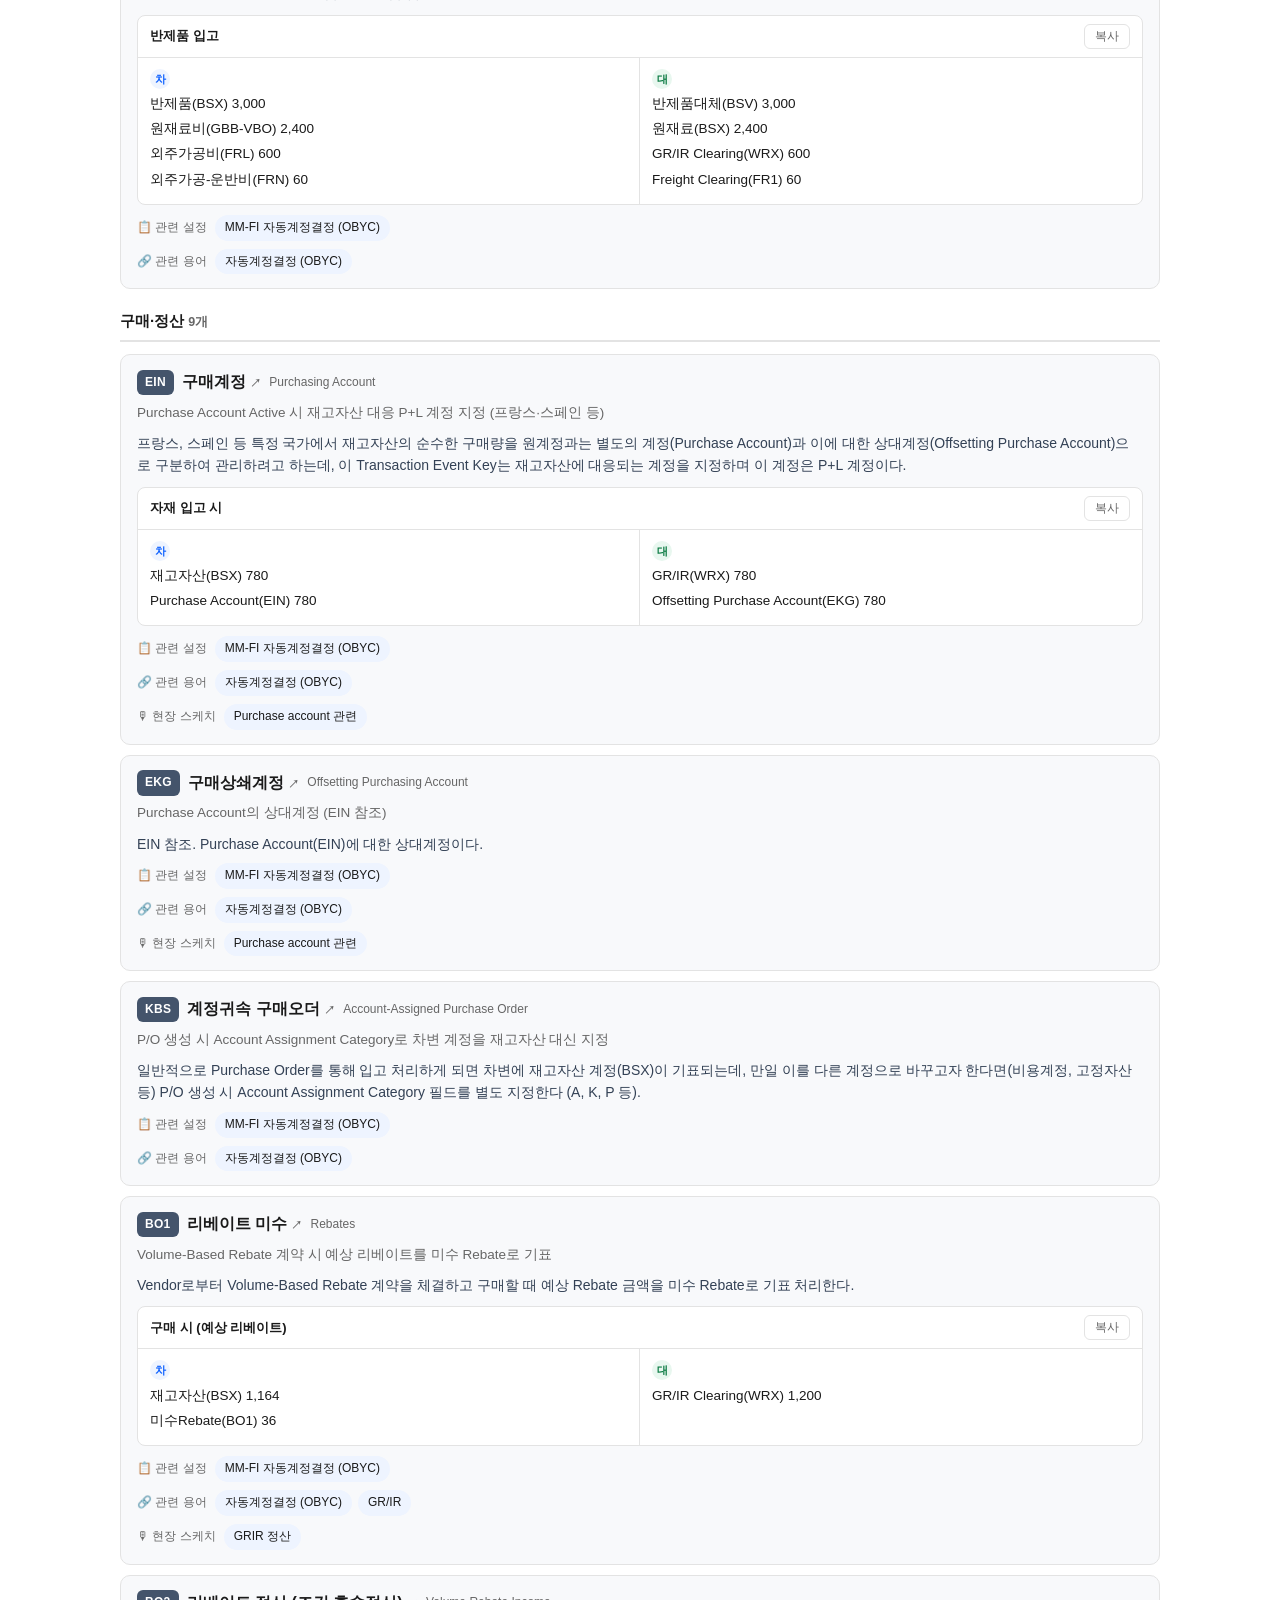
==== commit e948ccc6: "Nav: rename 비교표 to 비교표(SPRO)" ====
--- a/autoposting.html
+++ b/autoposting.html
@@ -61,7 +61,7 @@
     <a class="brand" href="index.html">SAP FI Configuring Guide <span class="brand-sub">- ECC/PCE/PUBLIC</span></a>
     <nav class="nav">
       <a href="index.html">개요</a>
-      <a href="compare.html">비교표</a>
+      <a href="compare.html">비교표(SPRO)</a>
       <a href="graph.html">지식그래프</a>
       <a href="glossary.html">용어집</a>
       <a href="usermenu.html">UserMenu(SE43)</a>
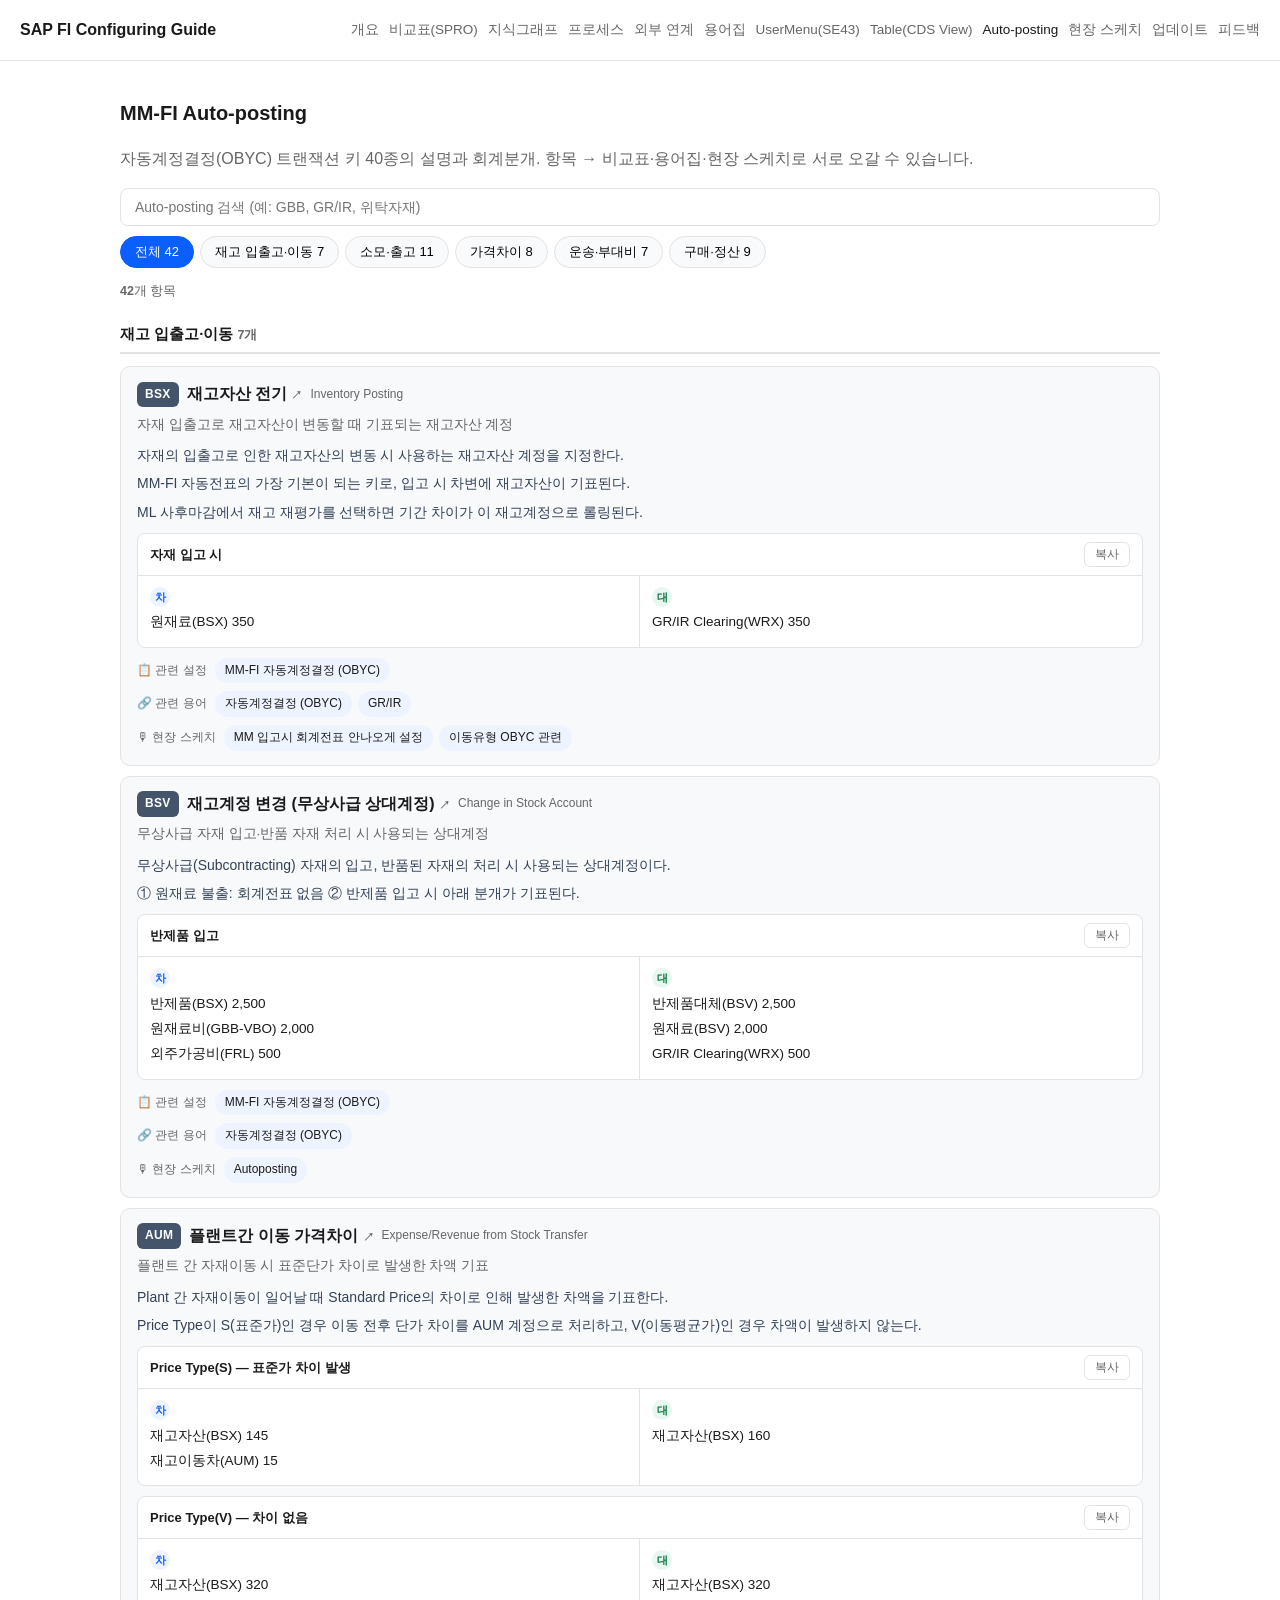
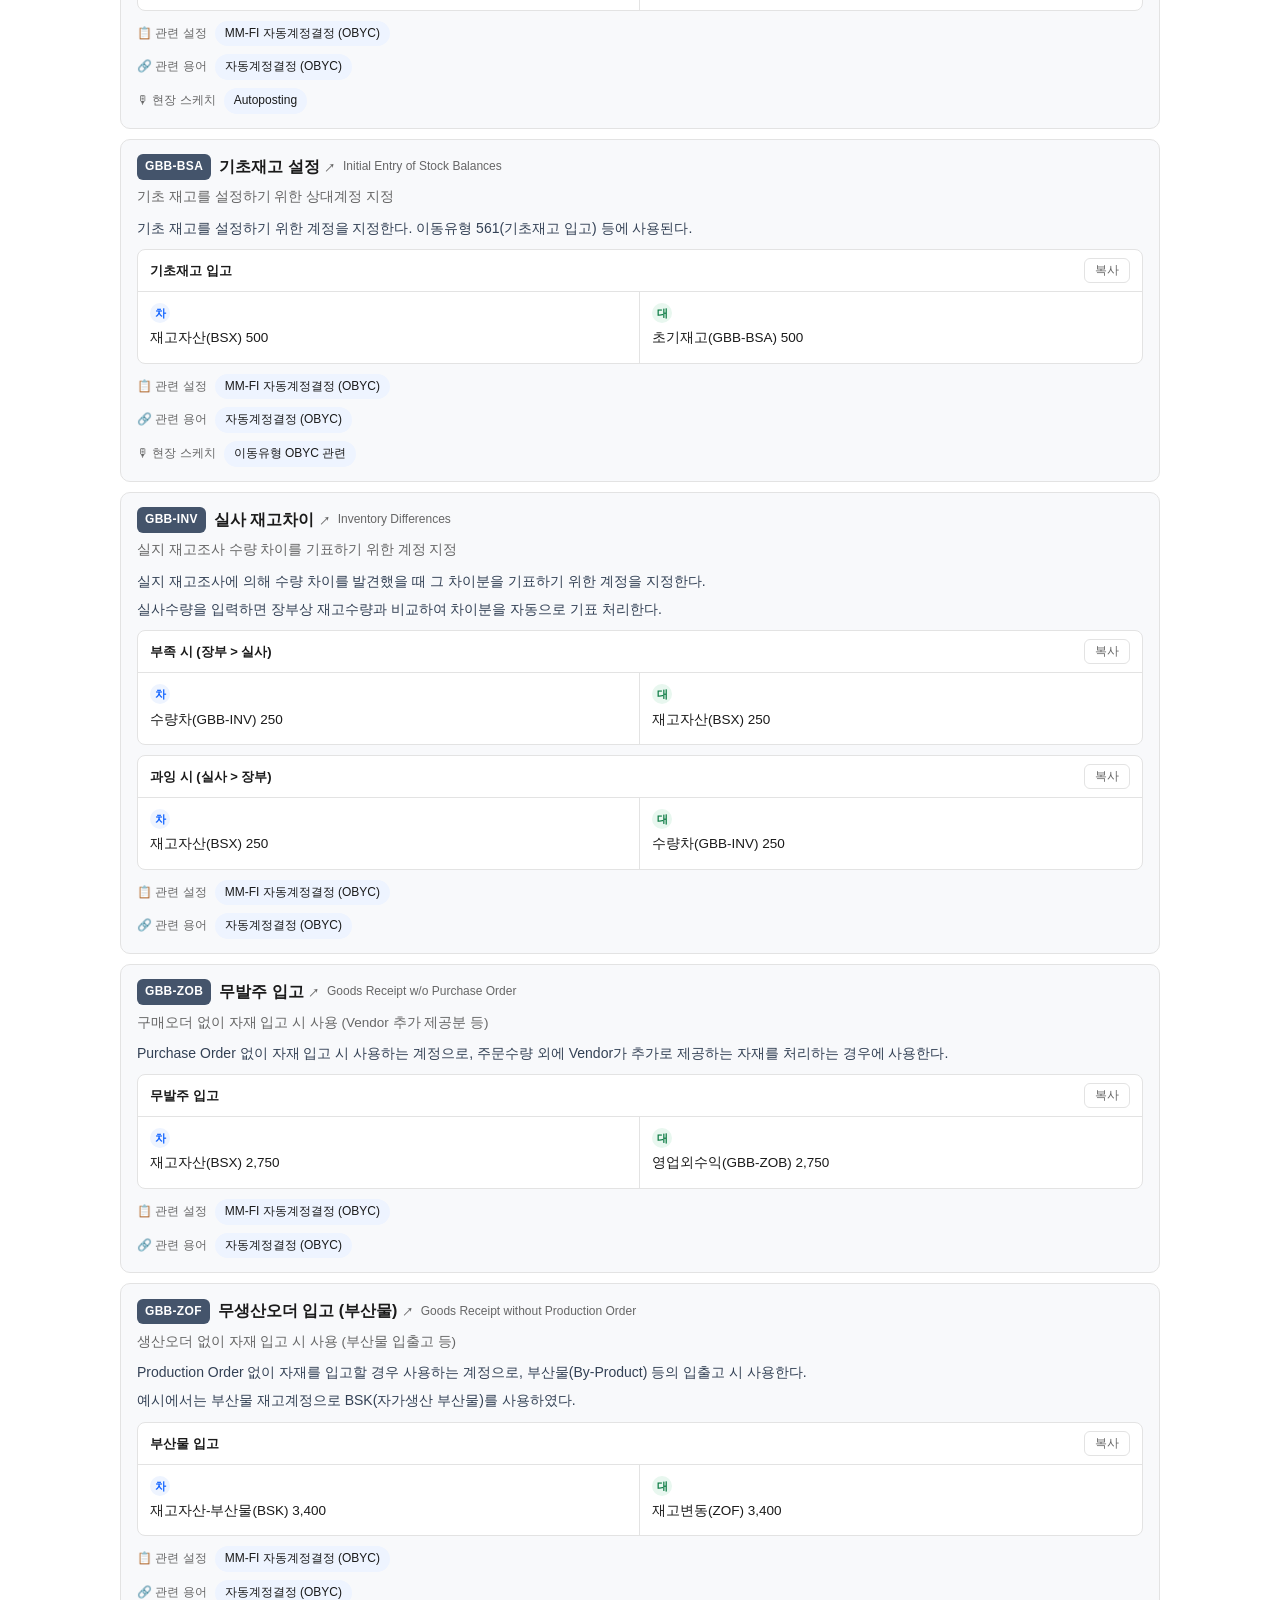
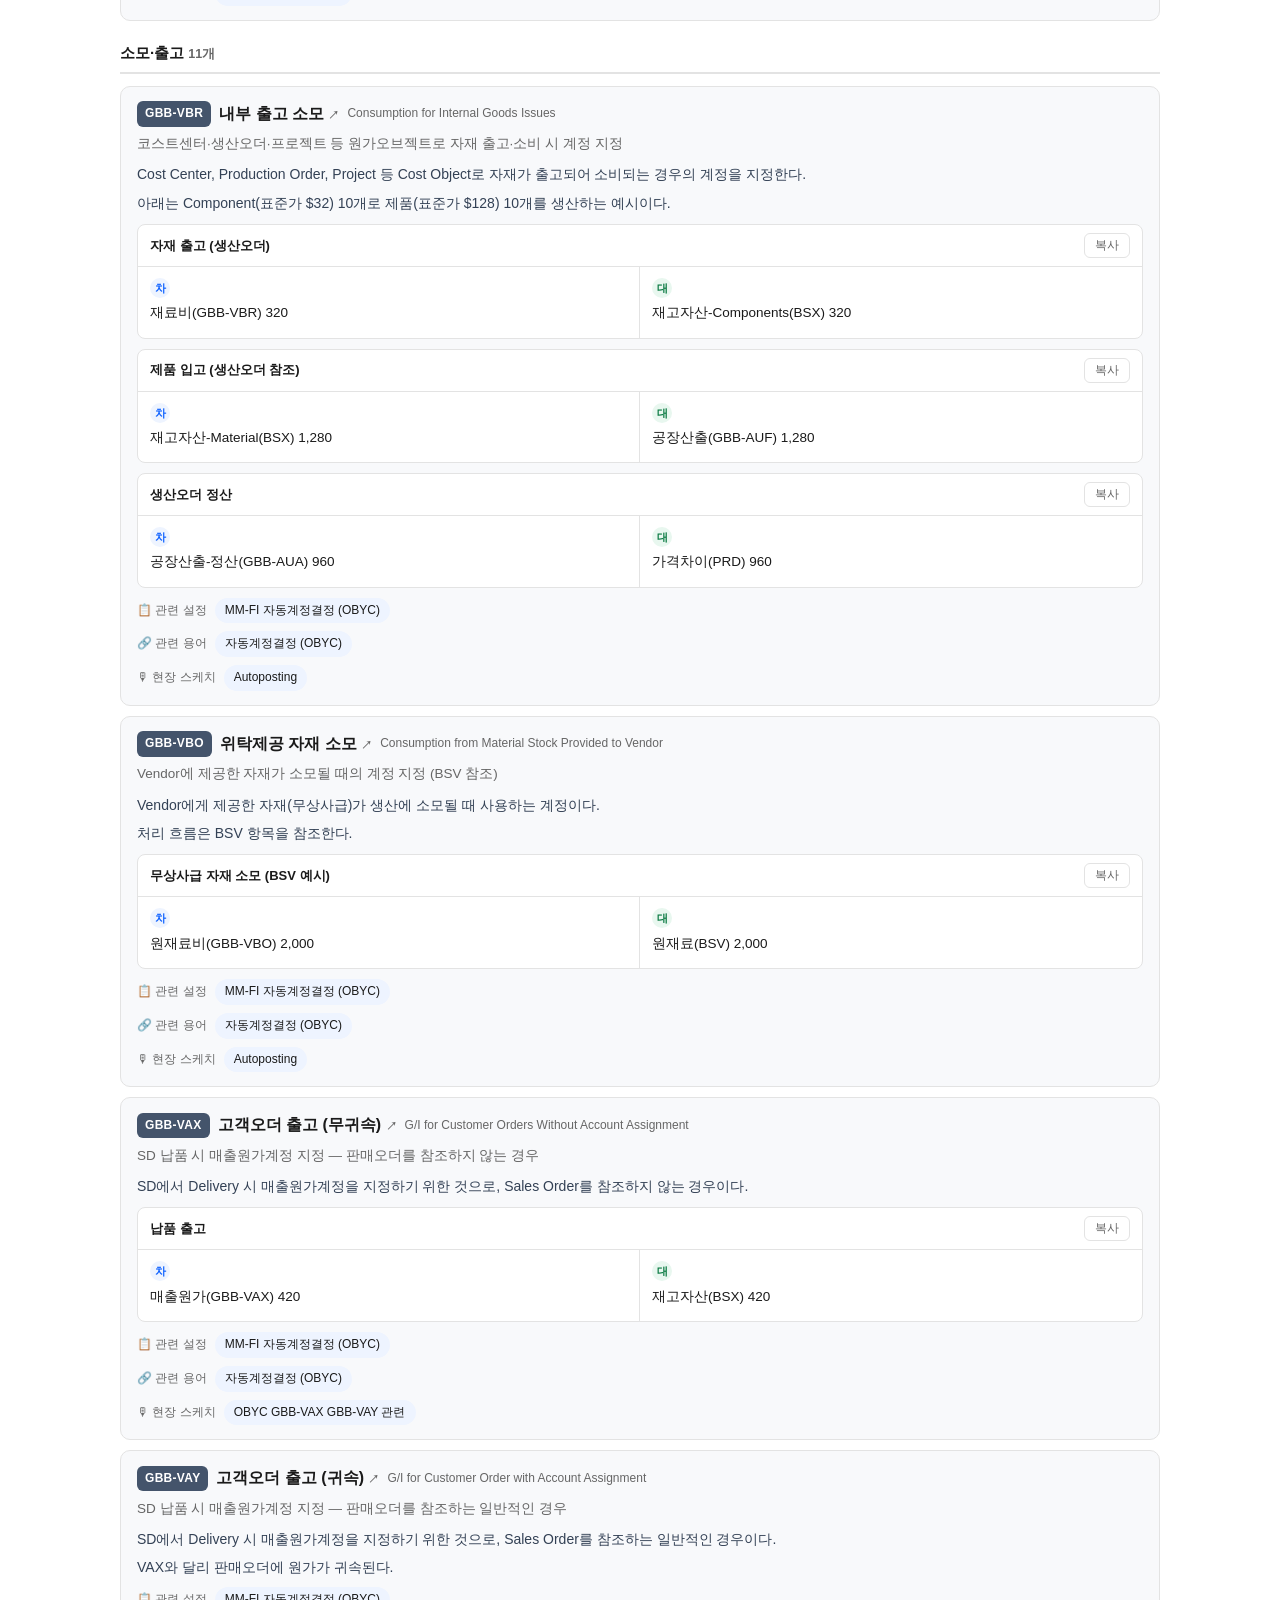
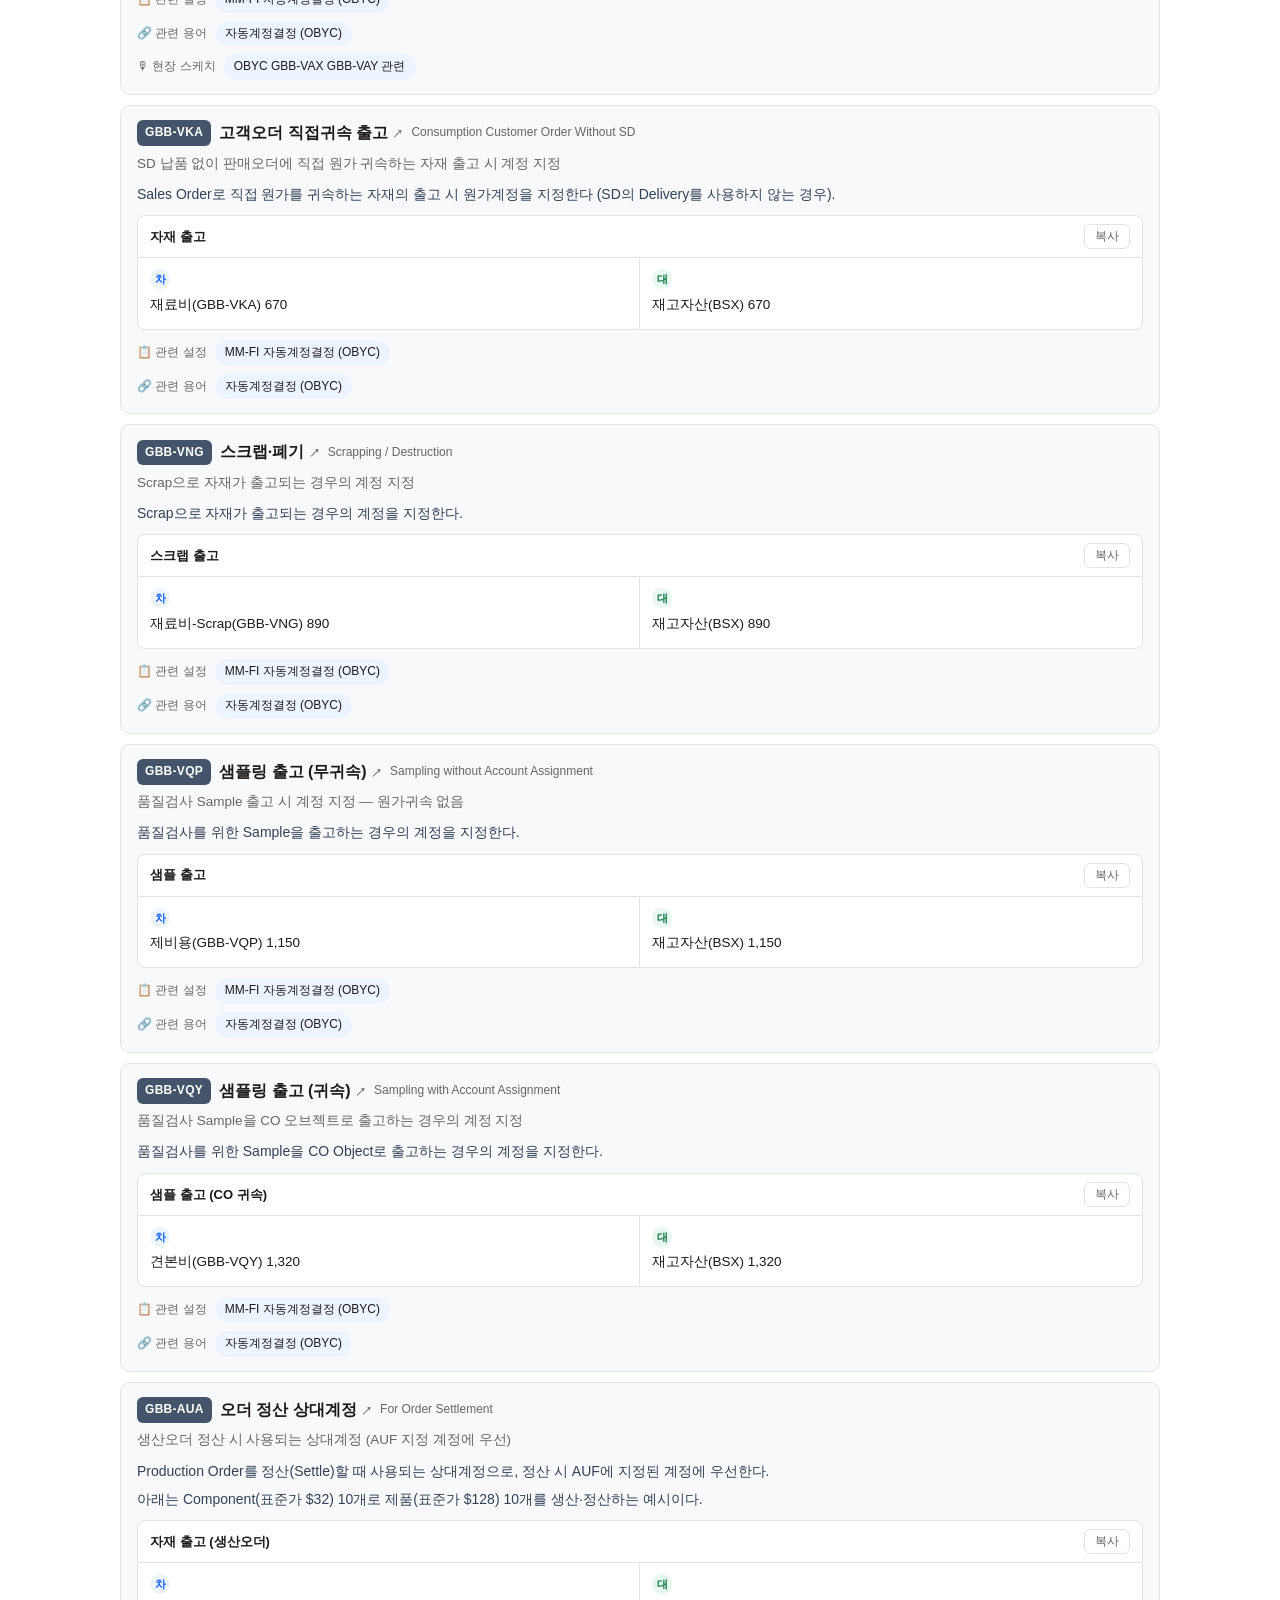
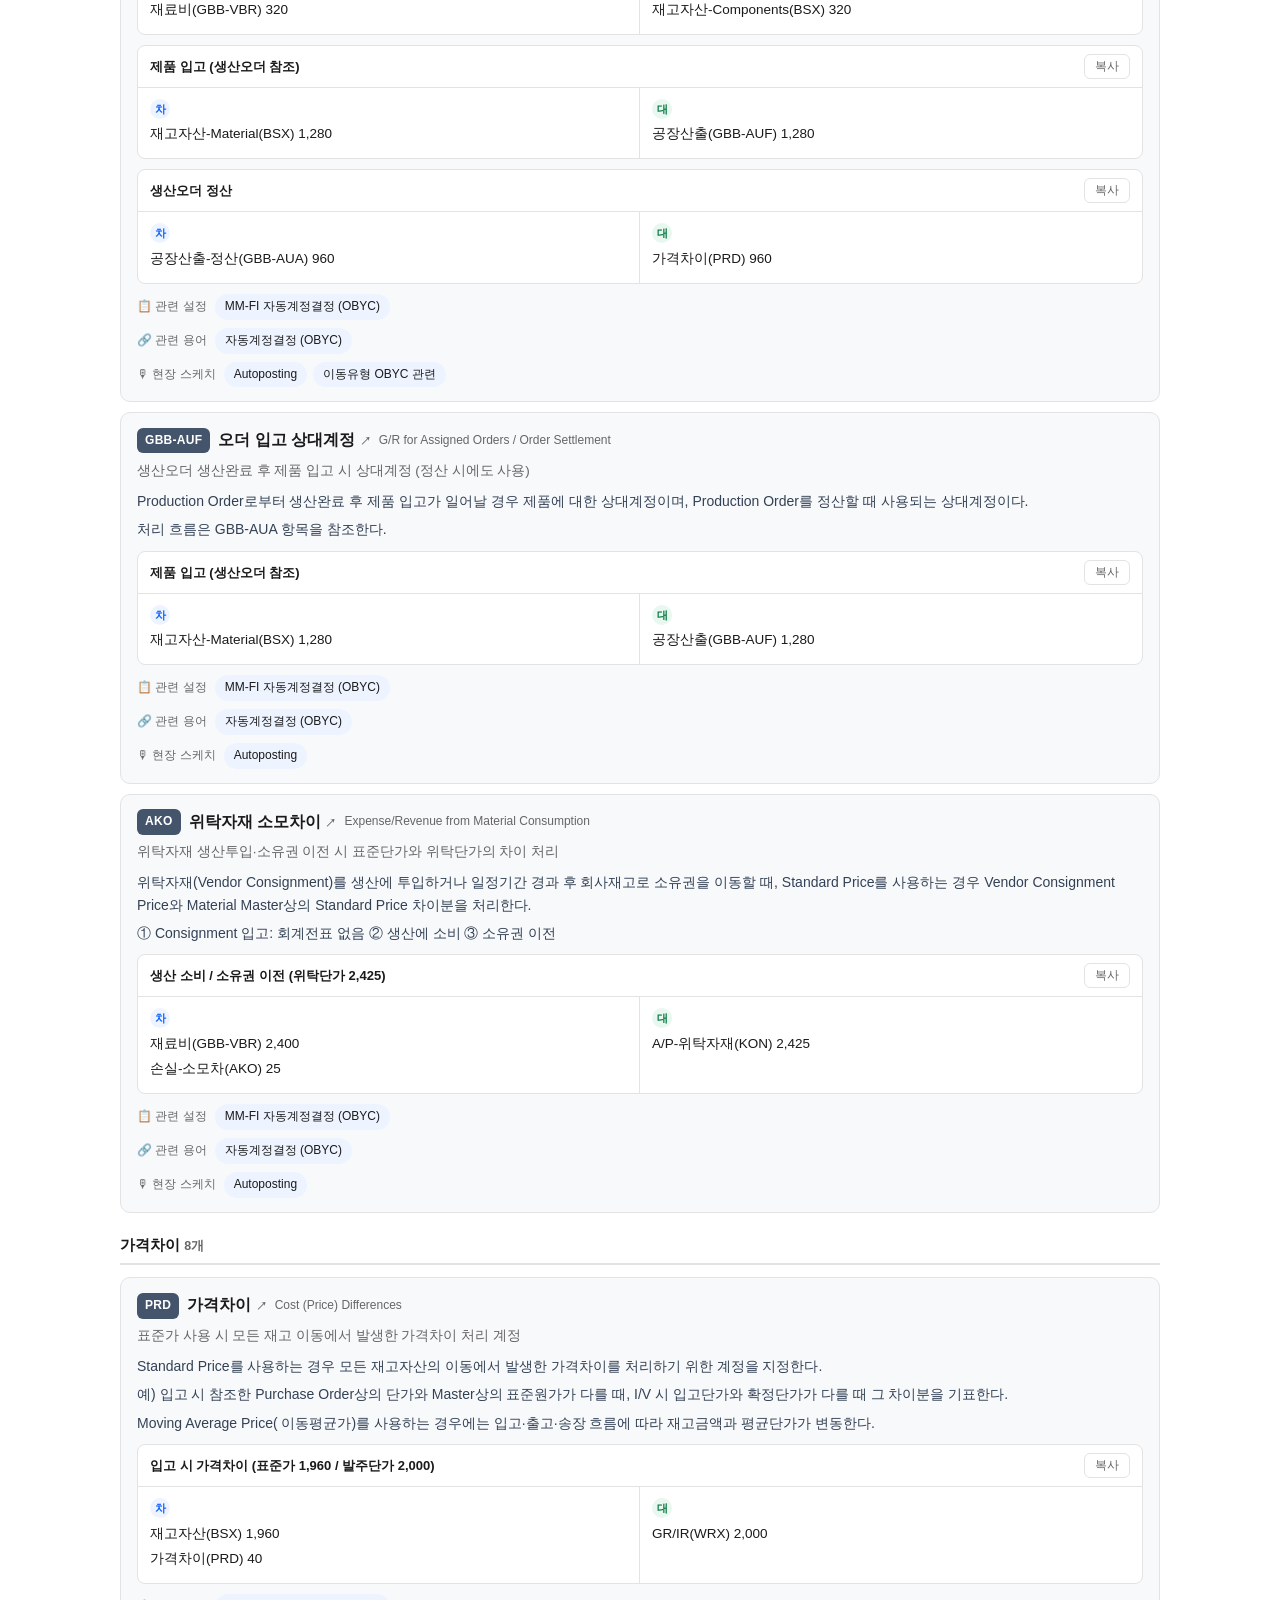
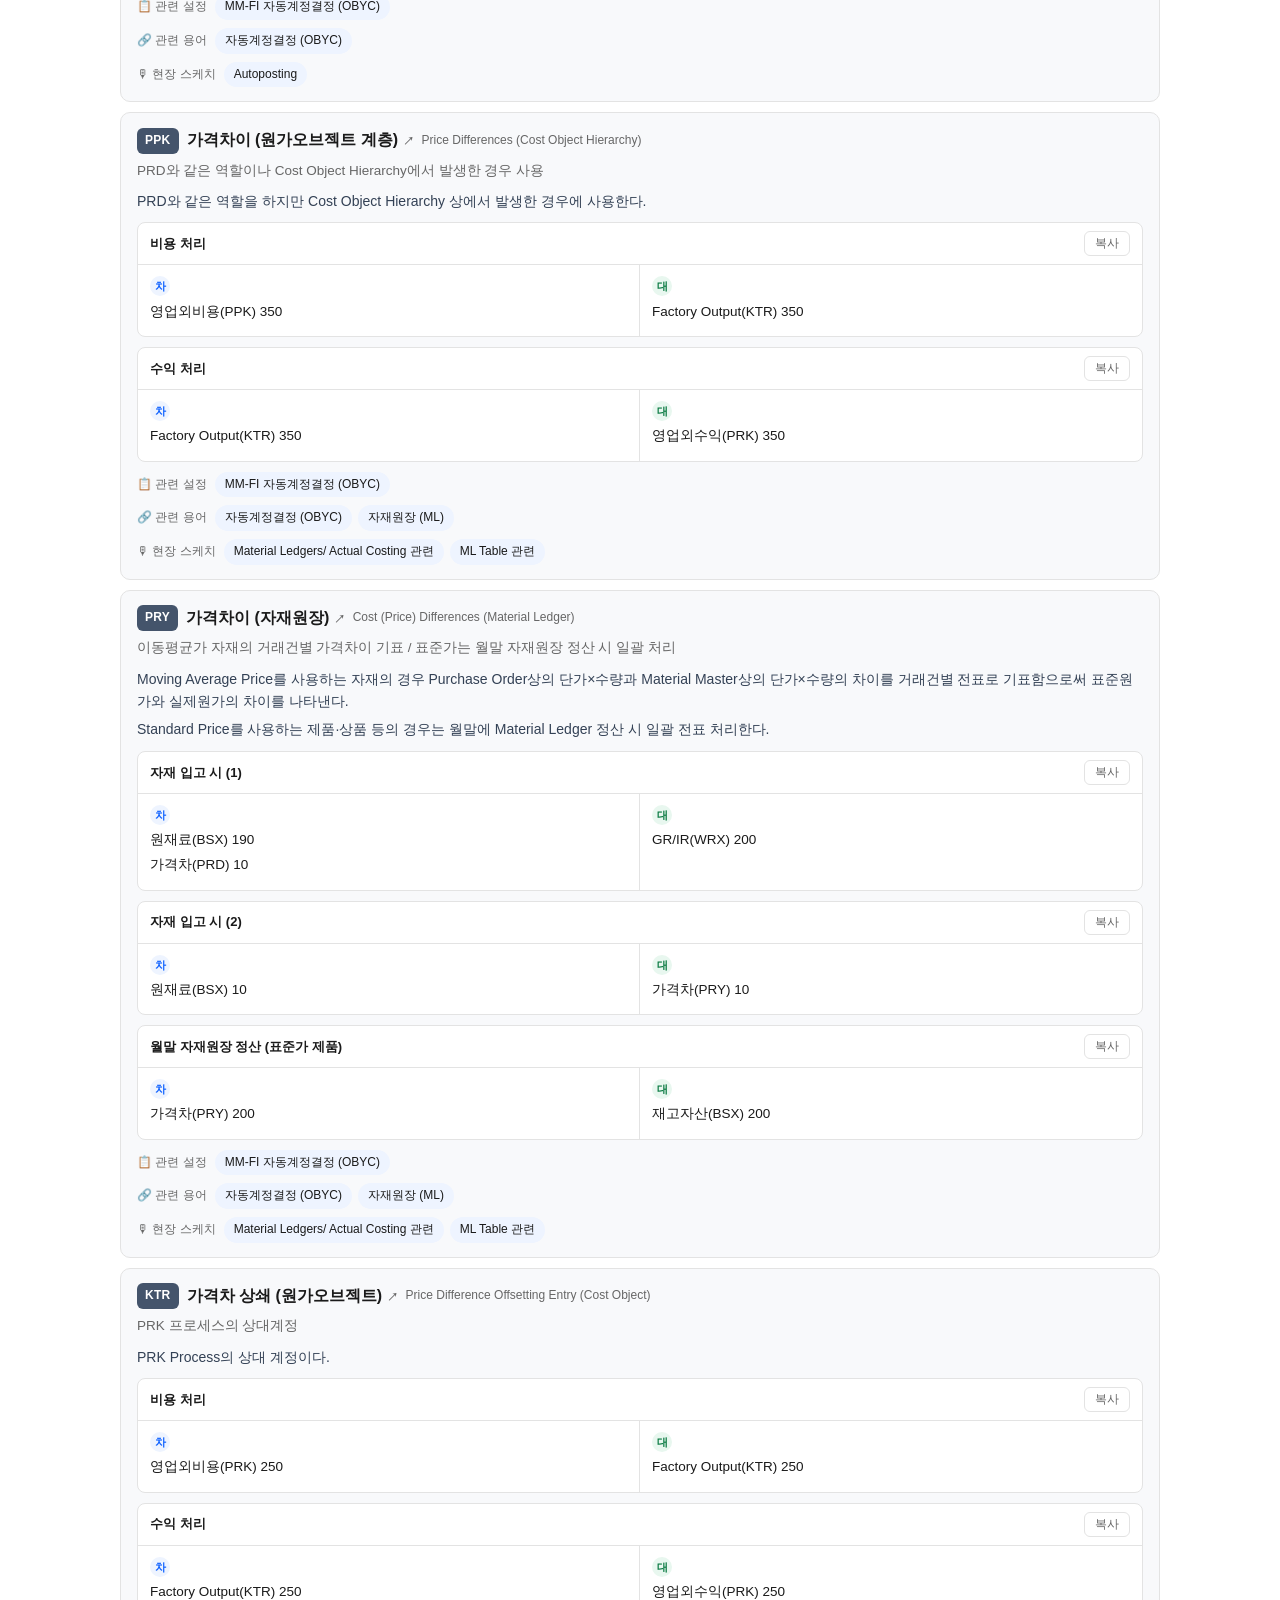
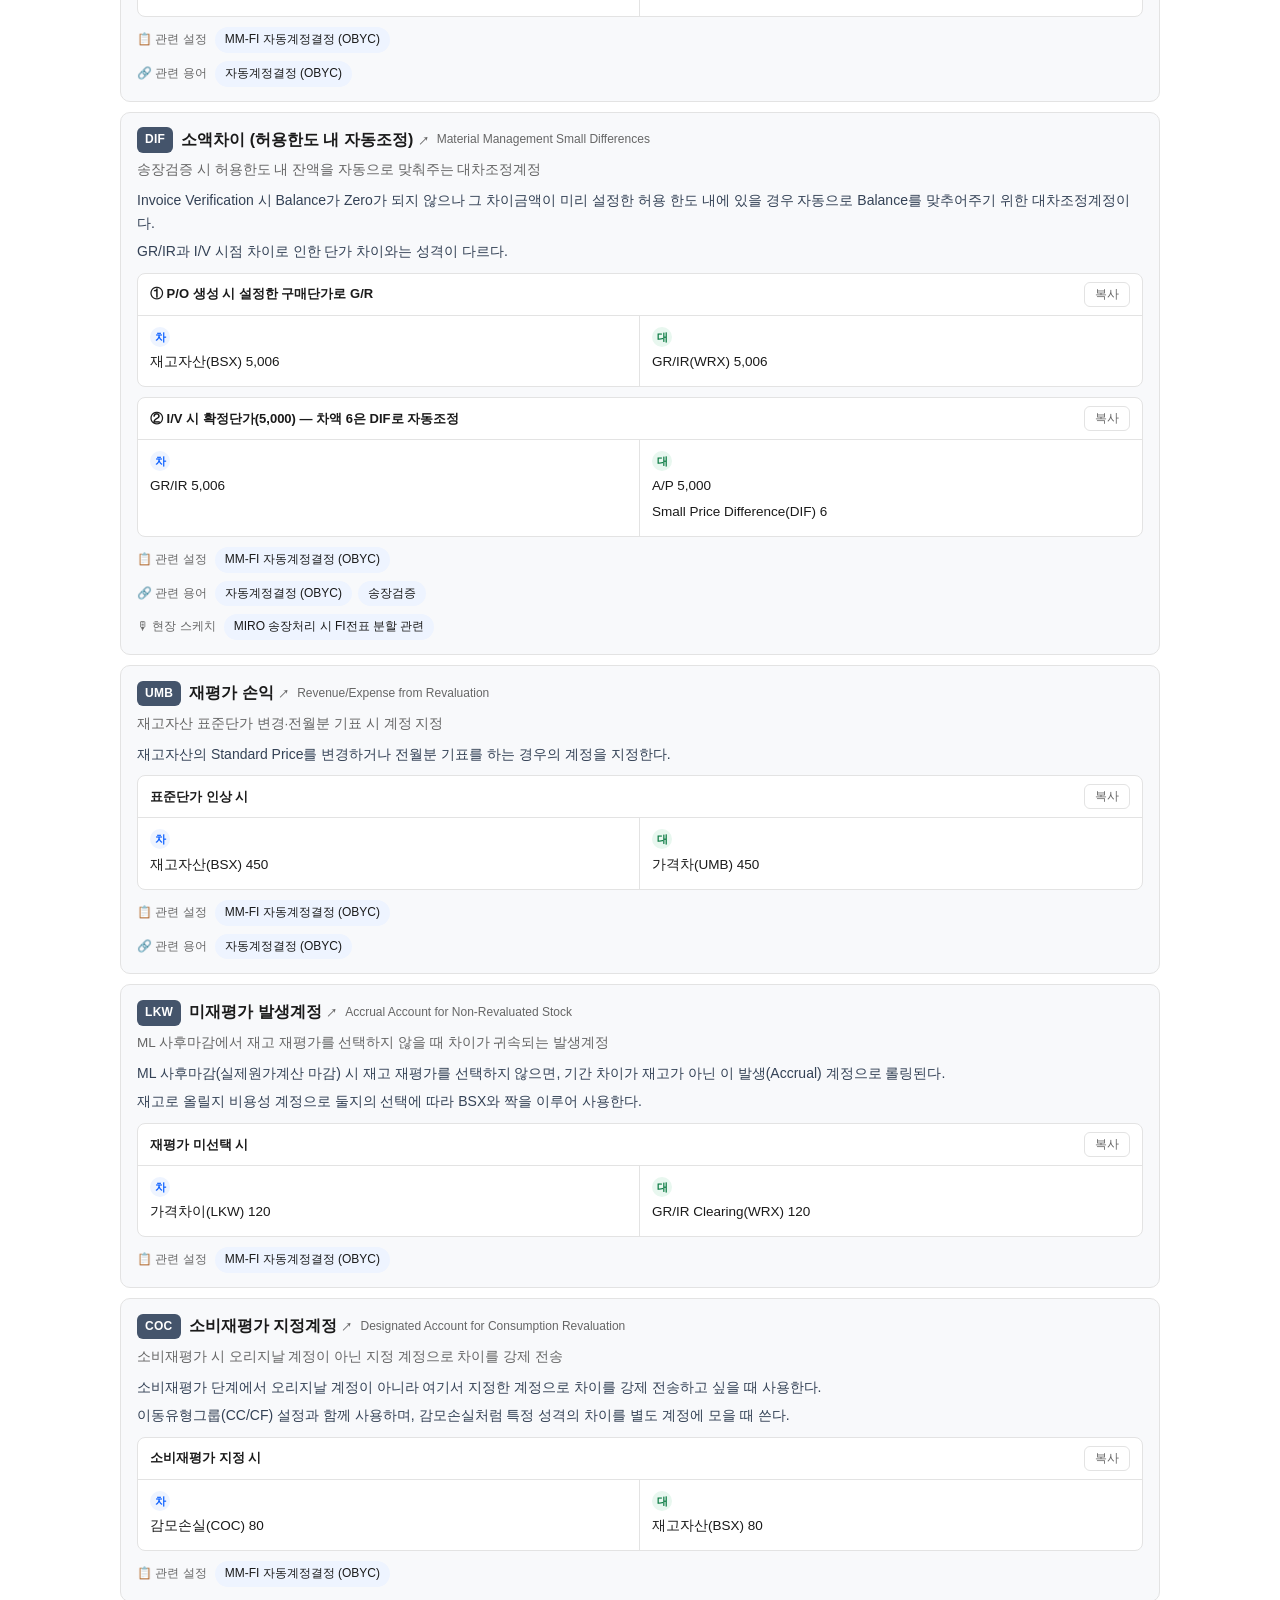
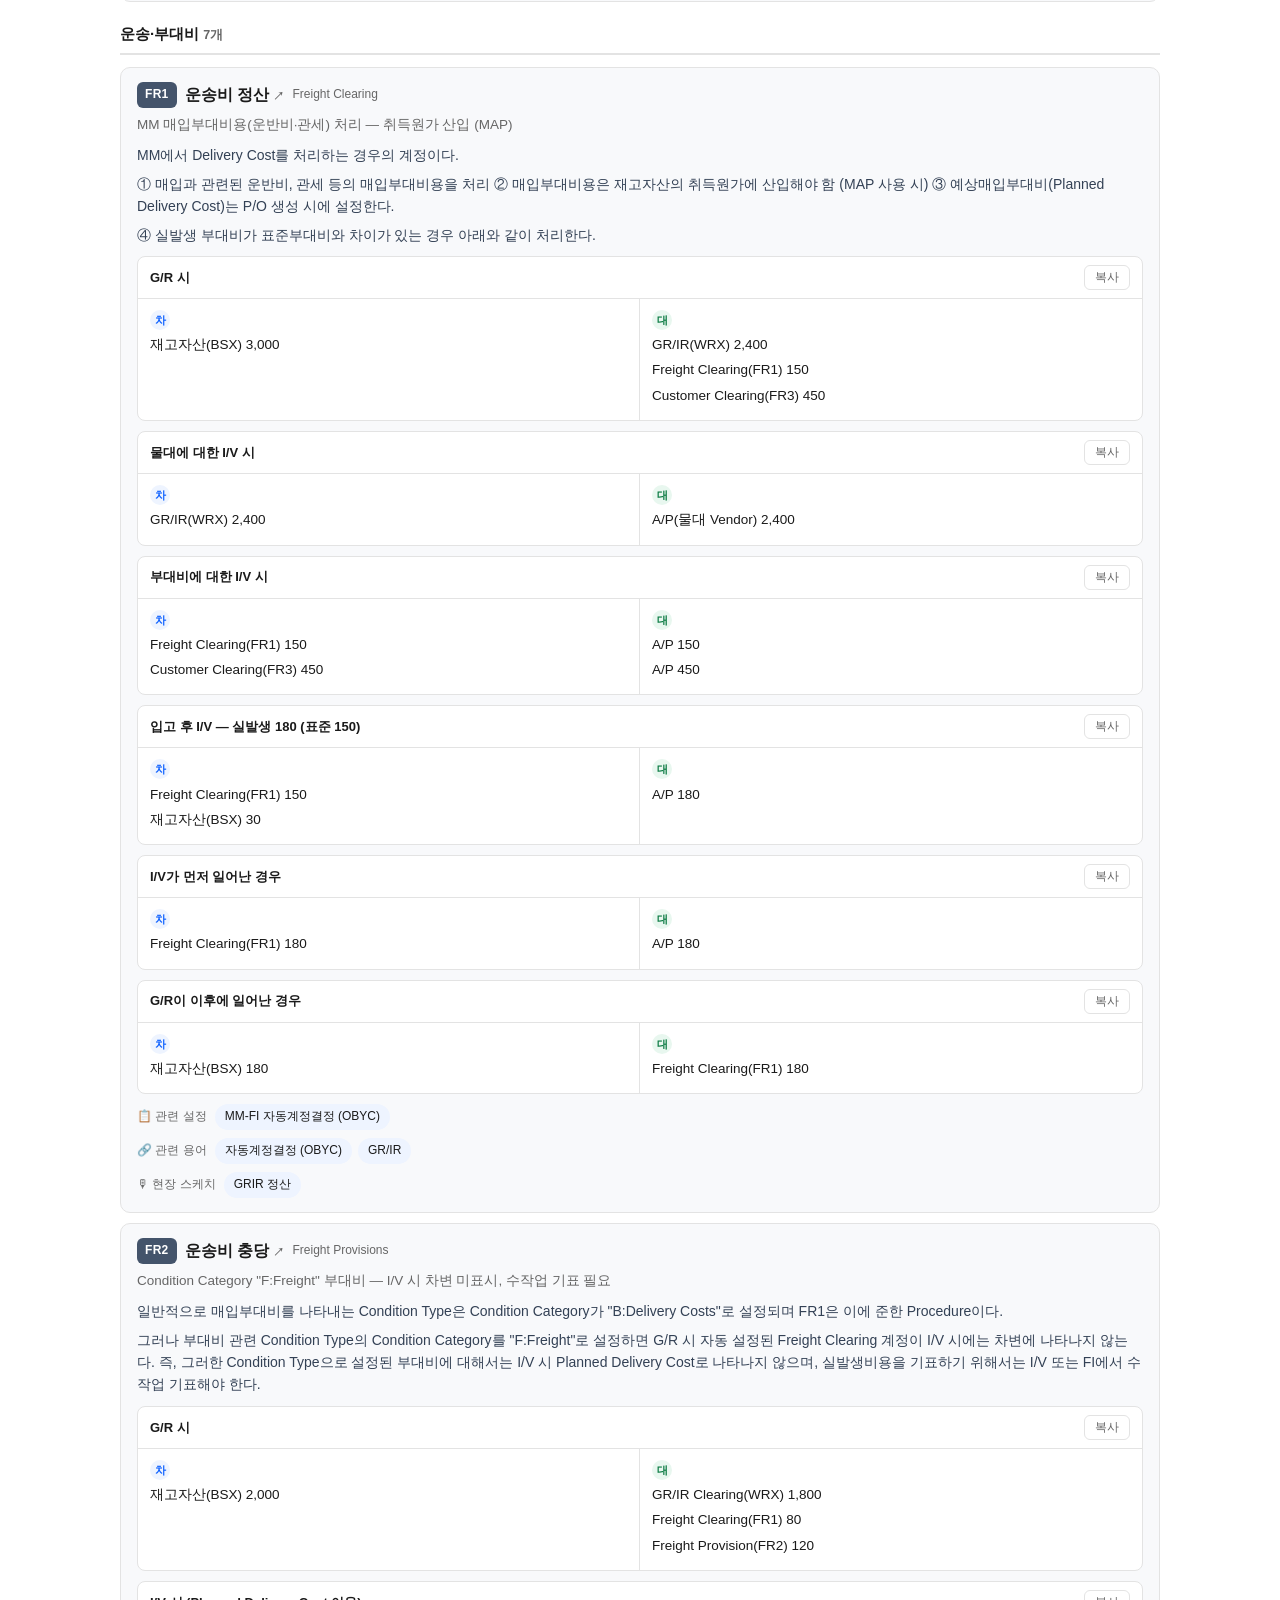
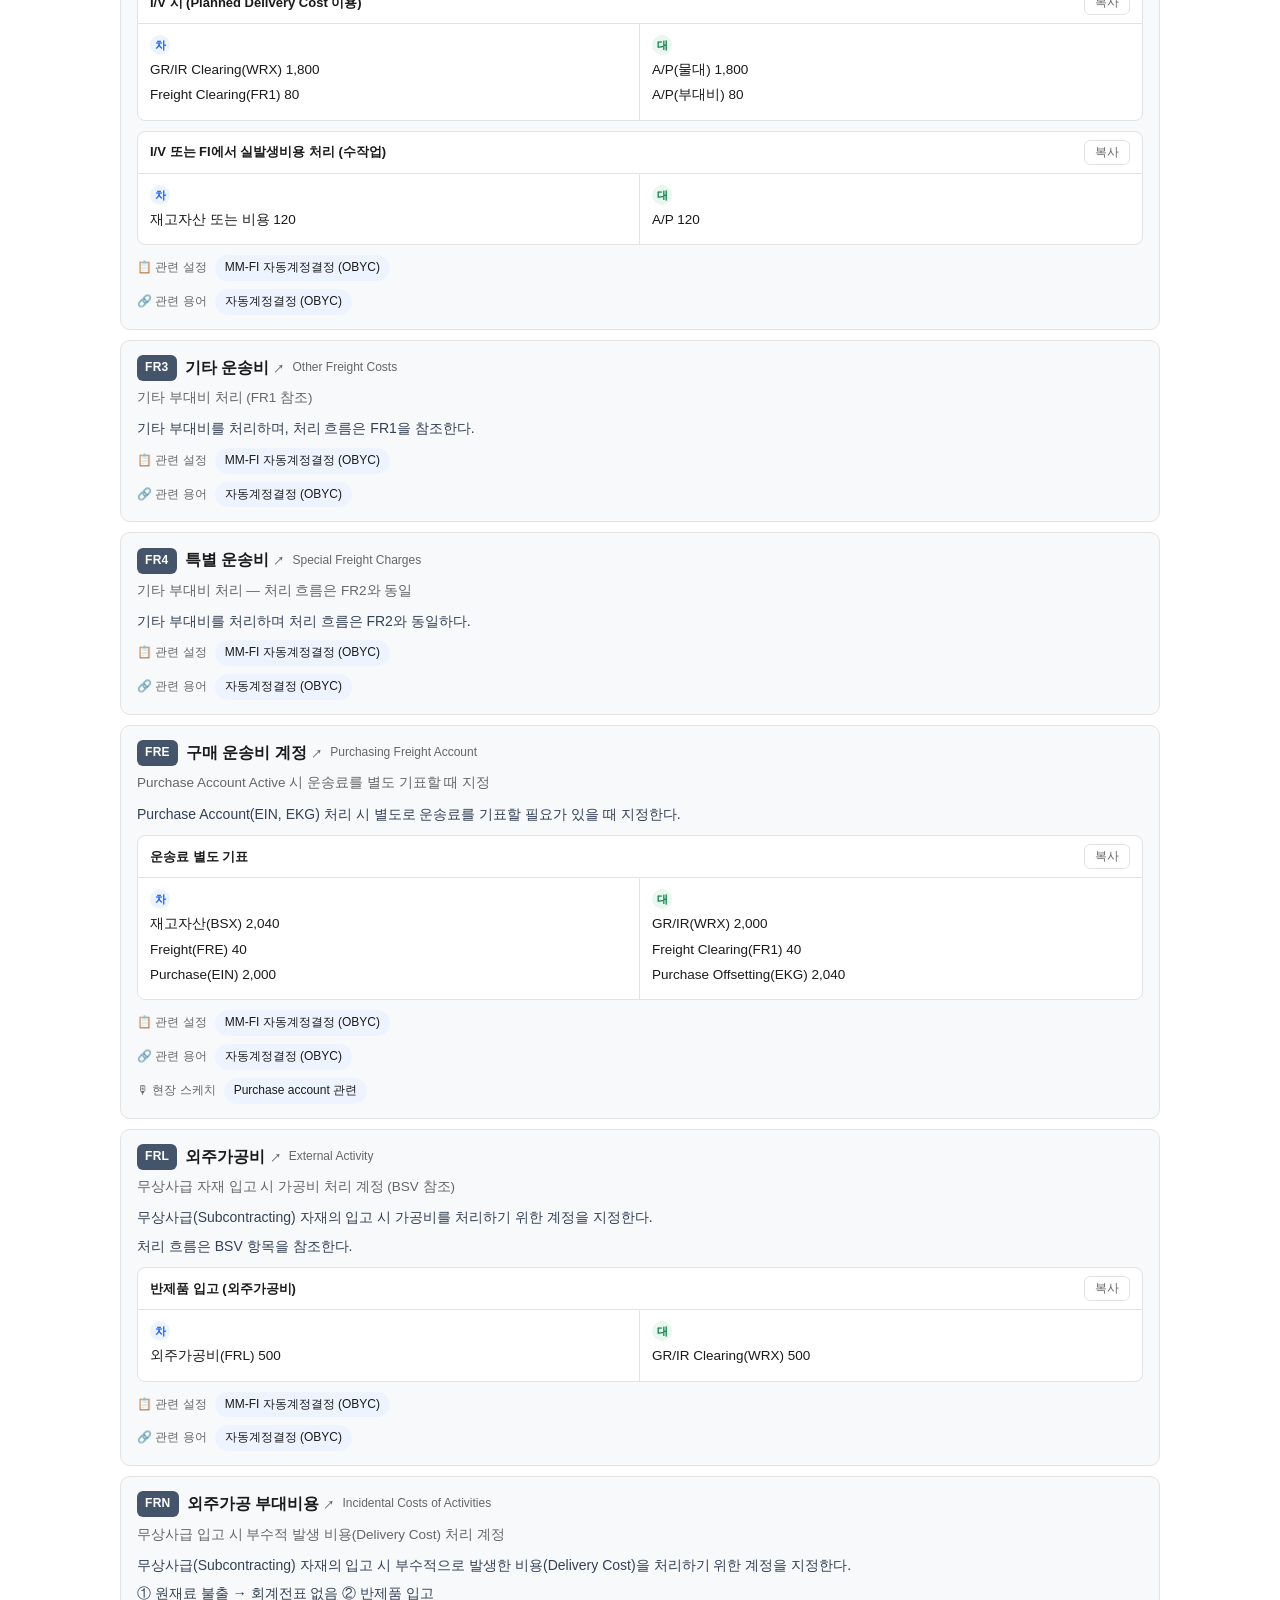
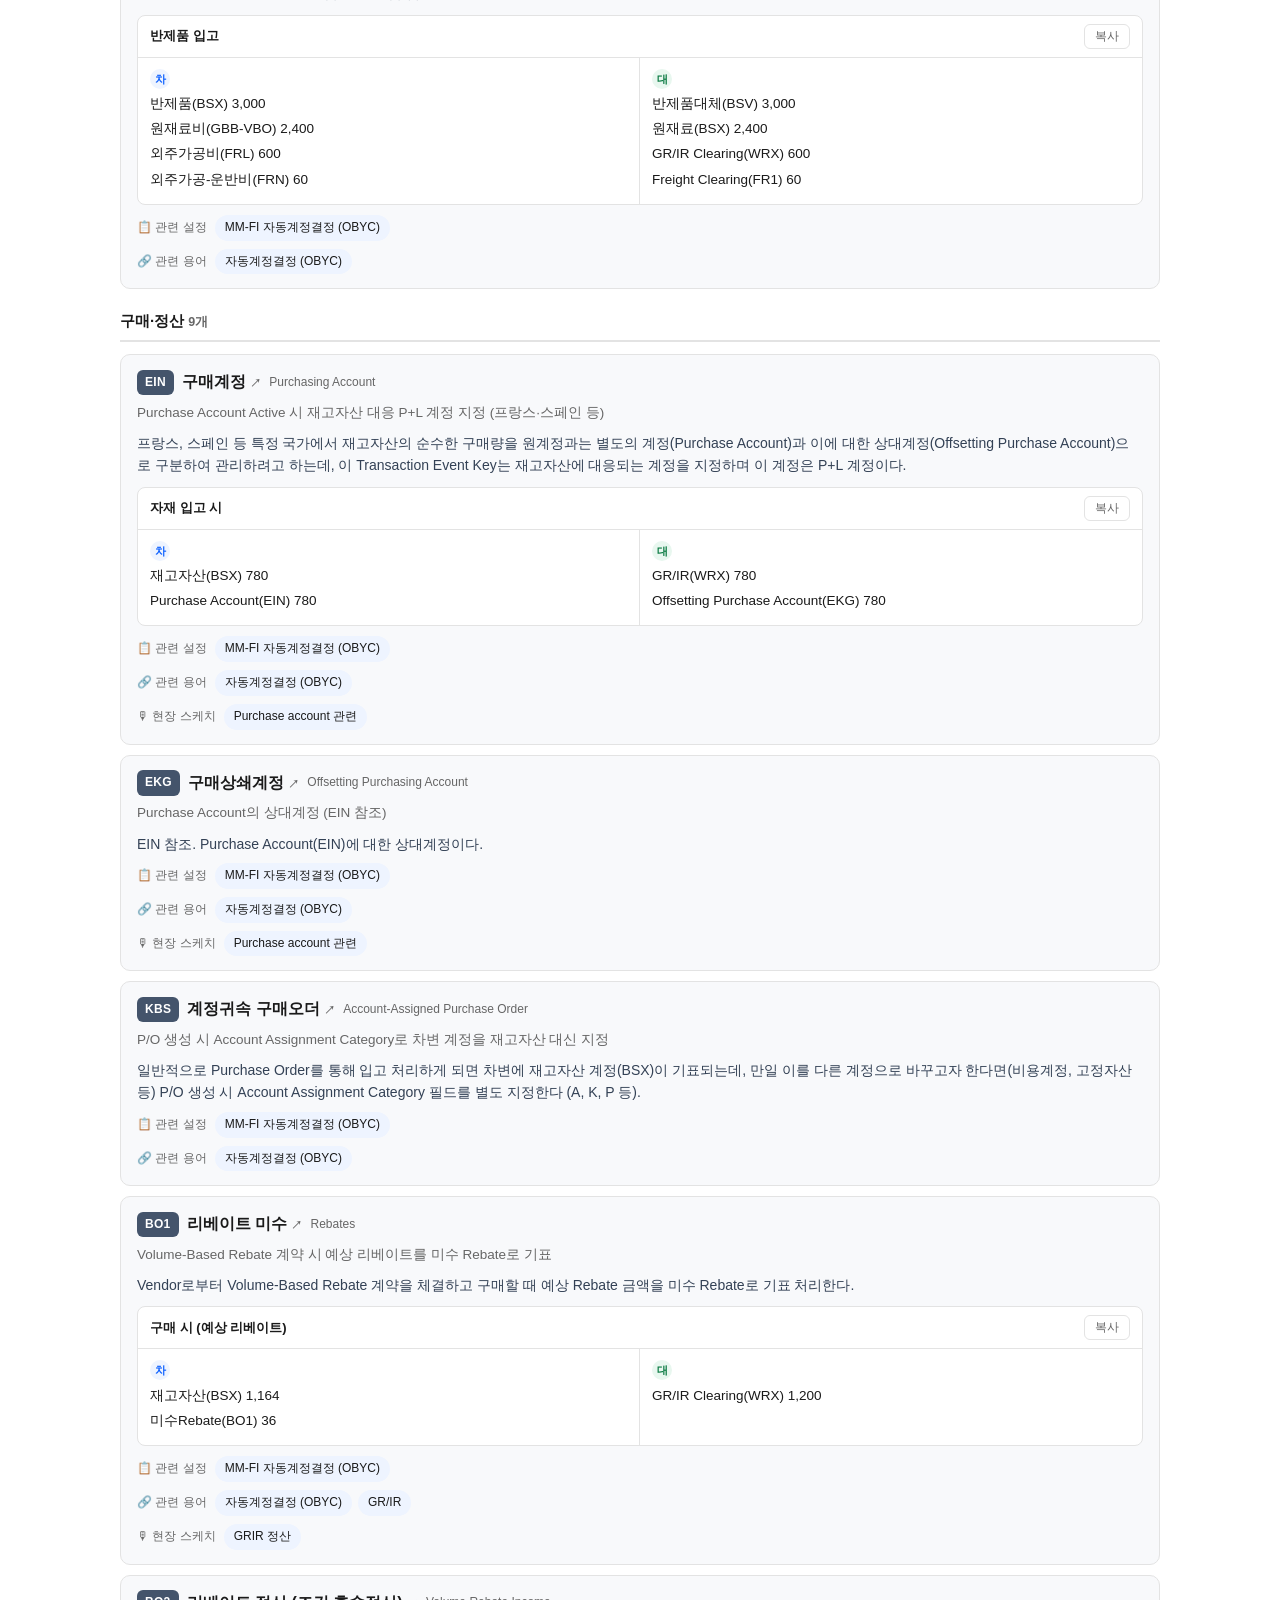
==== commit 4bce9ae9: "docs: 프로세스 맵·외부 연계 배포 2026-10-24" ====
--- a/autoposting.html
+++ b/autoposting.html
@@ -63,6 +63,8 @@
       <a href="index.html">개요</a>
       <a href="compare.html">비교표(SPRO)</a>
       <a href="graph.html">지식그래프</a>
+      <a href="process.html">프로세스</a>
+      <a href="integrations.html">외부 연계</a>
       <a href="glossary.html">용어집</a>
       <a href="usermenu.html">UserMenu(SE43)</a>
       <a href="table.html">Table(CDS View)</a>
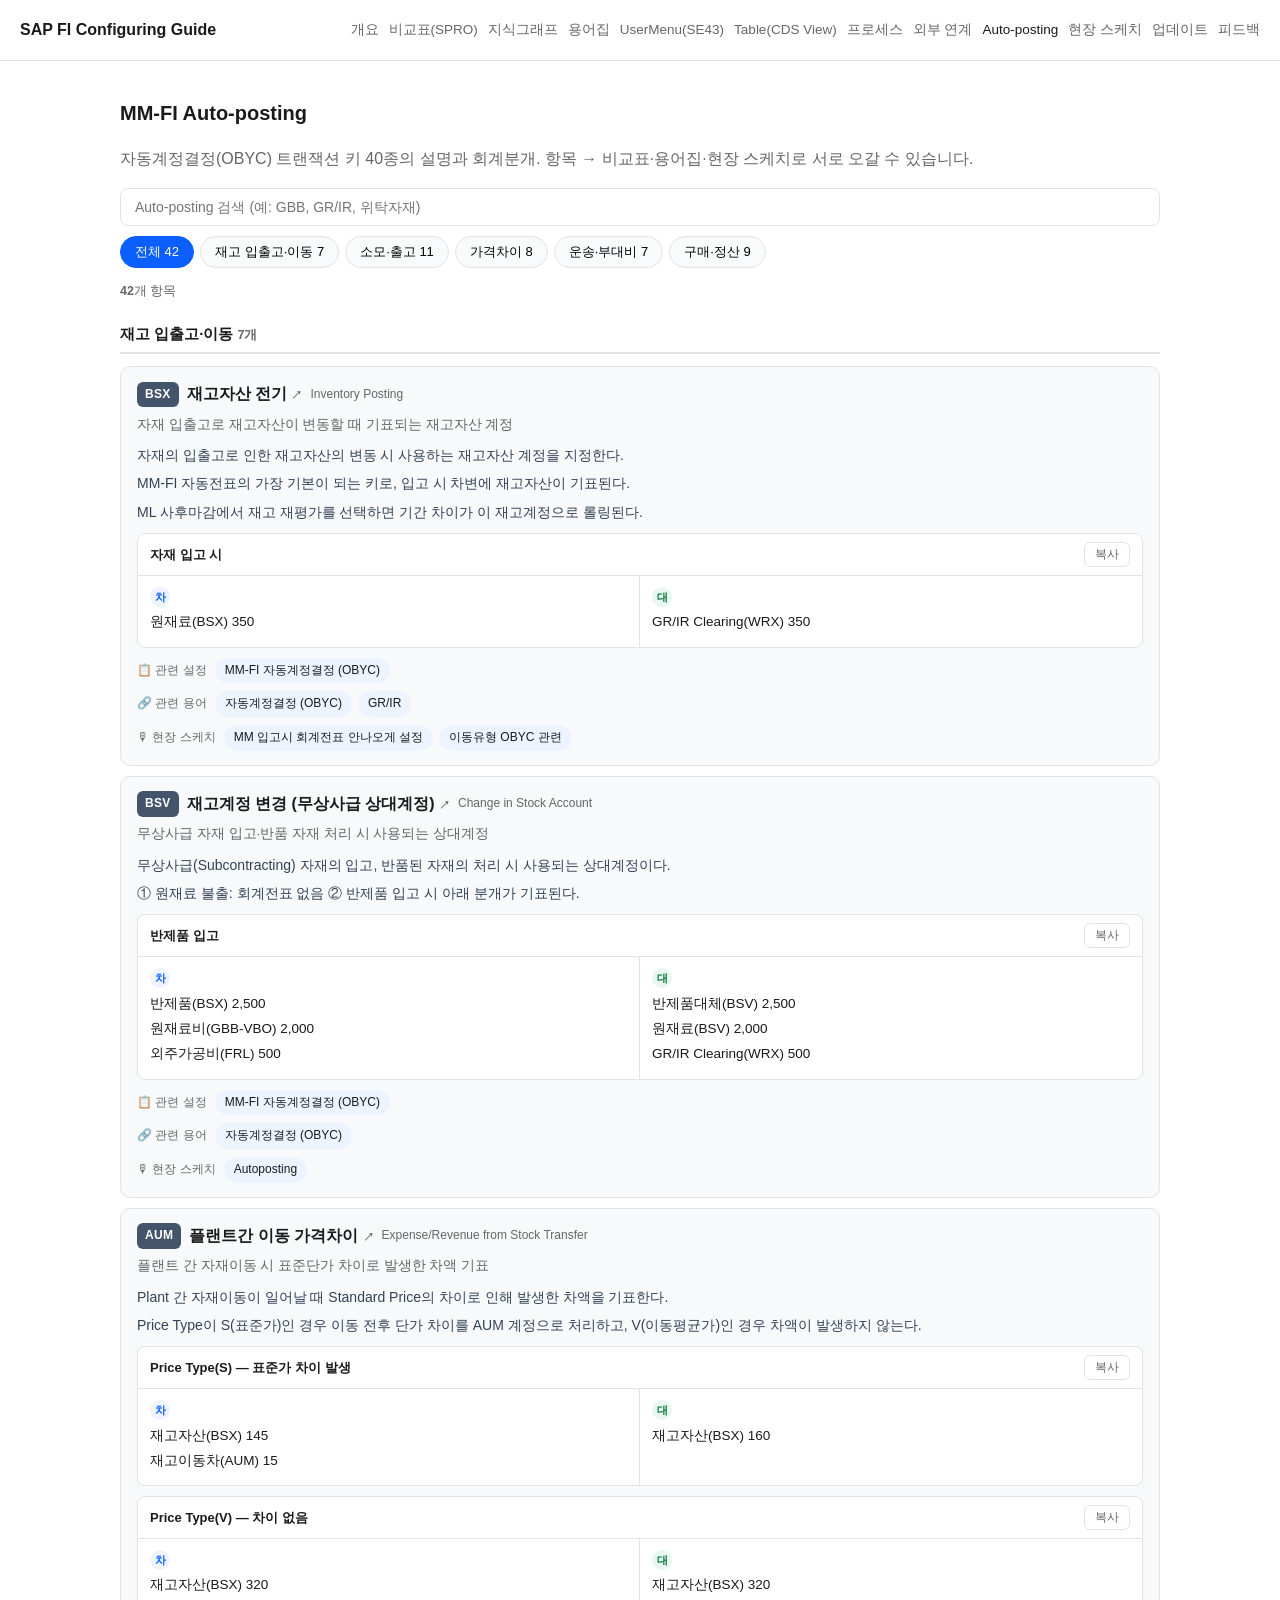
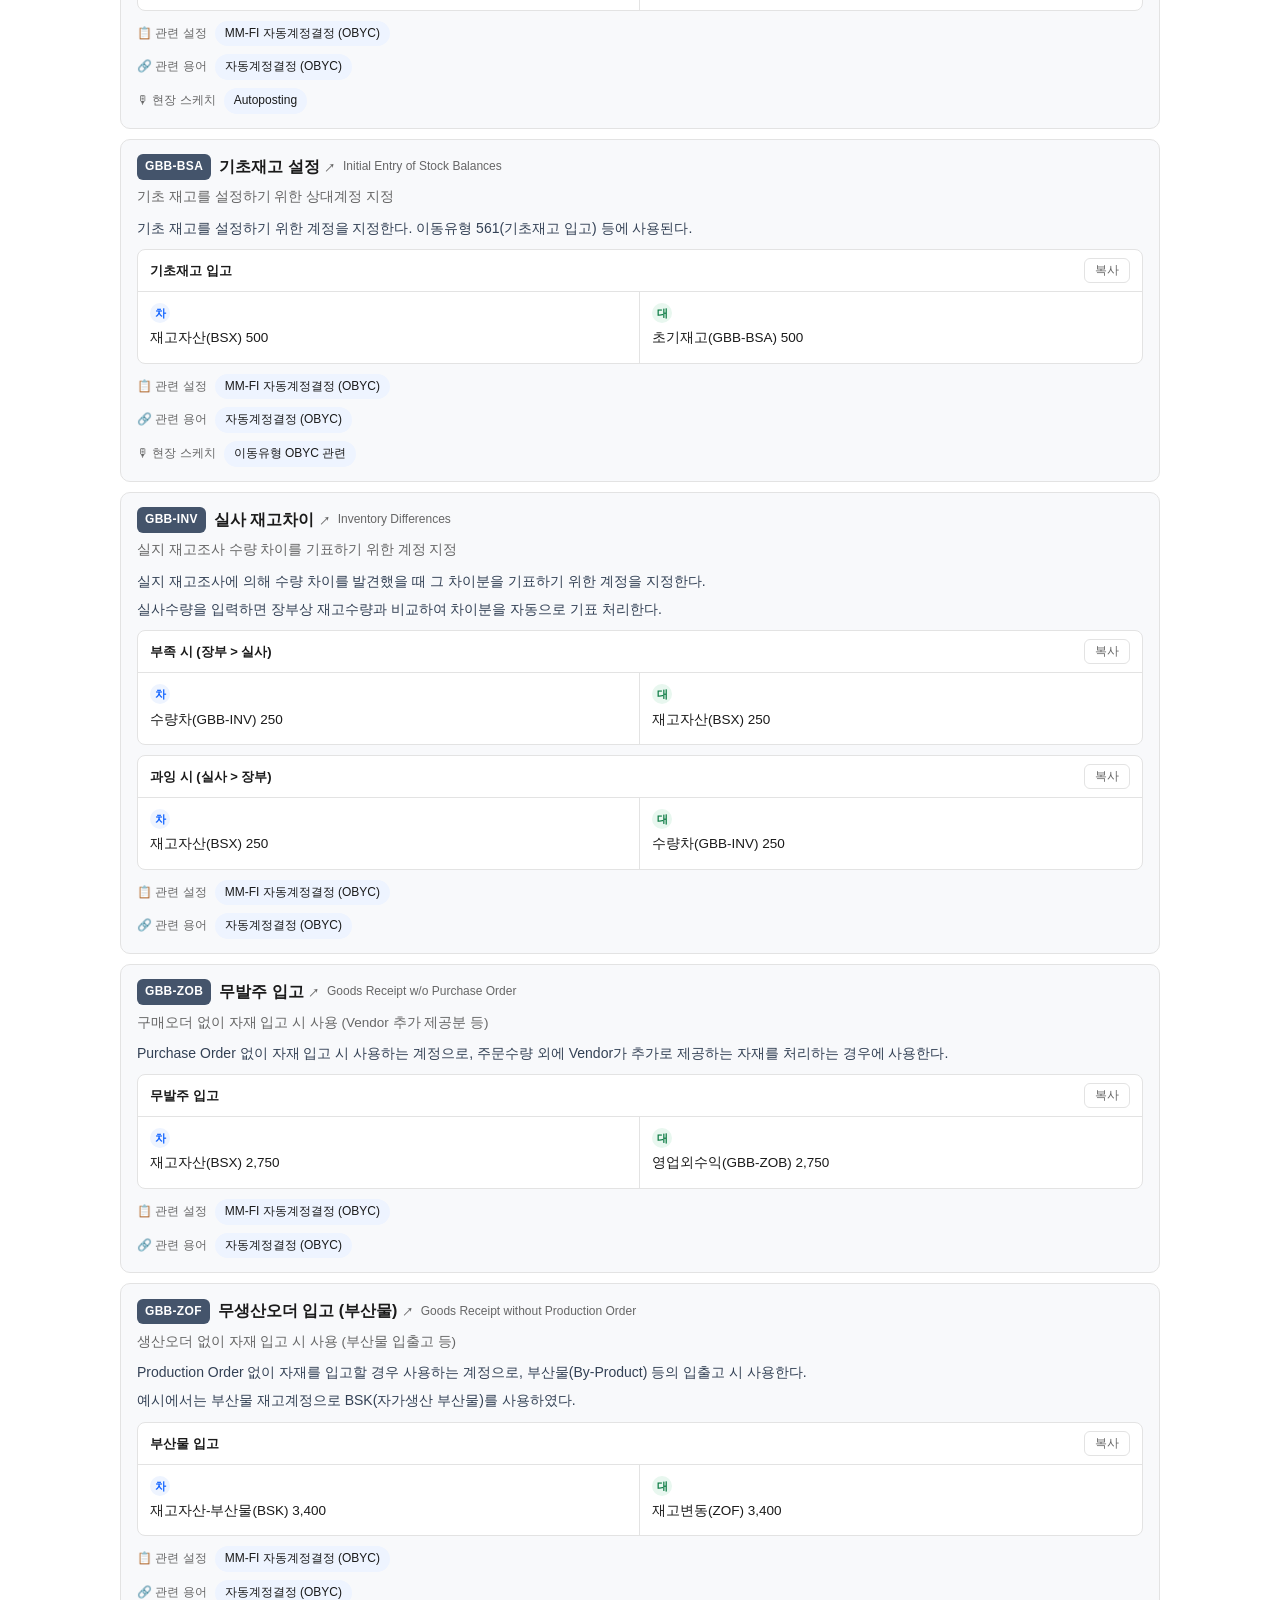
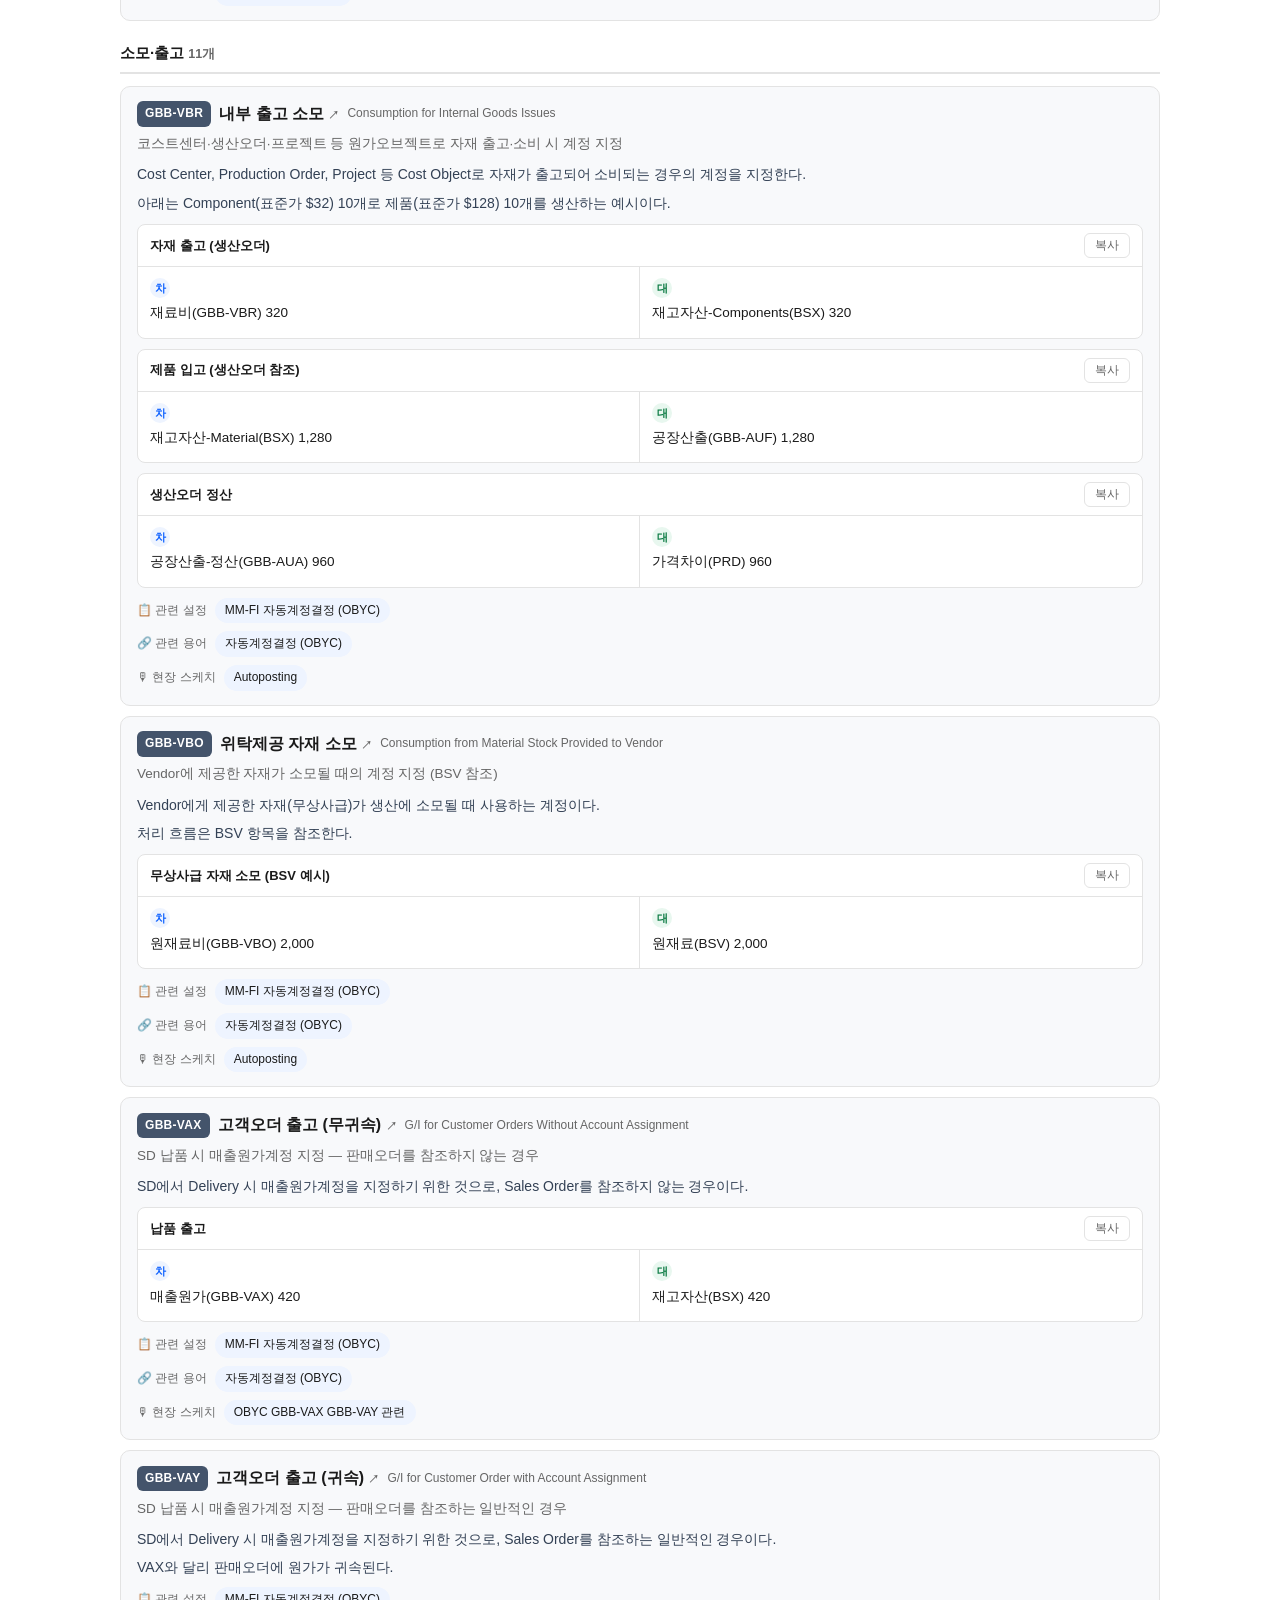
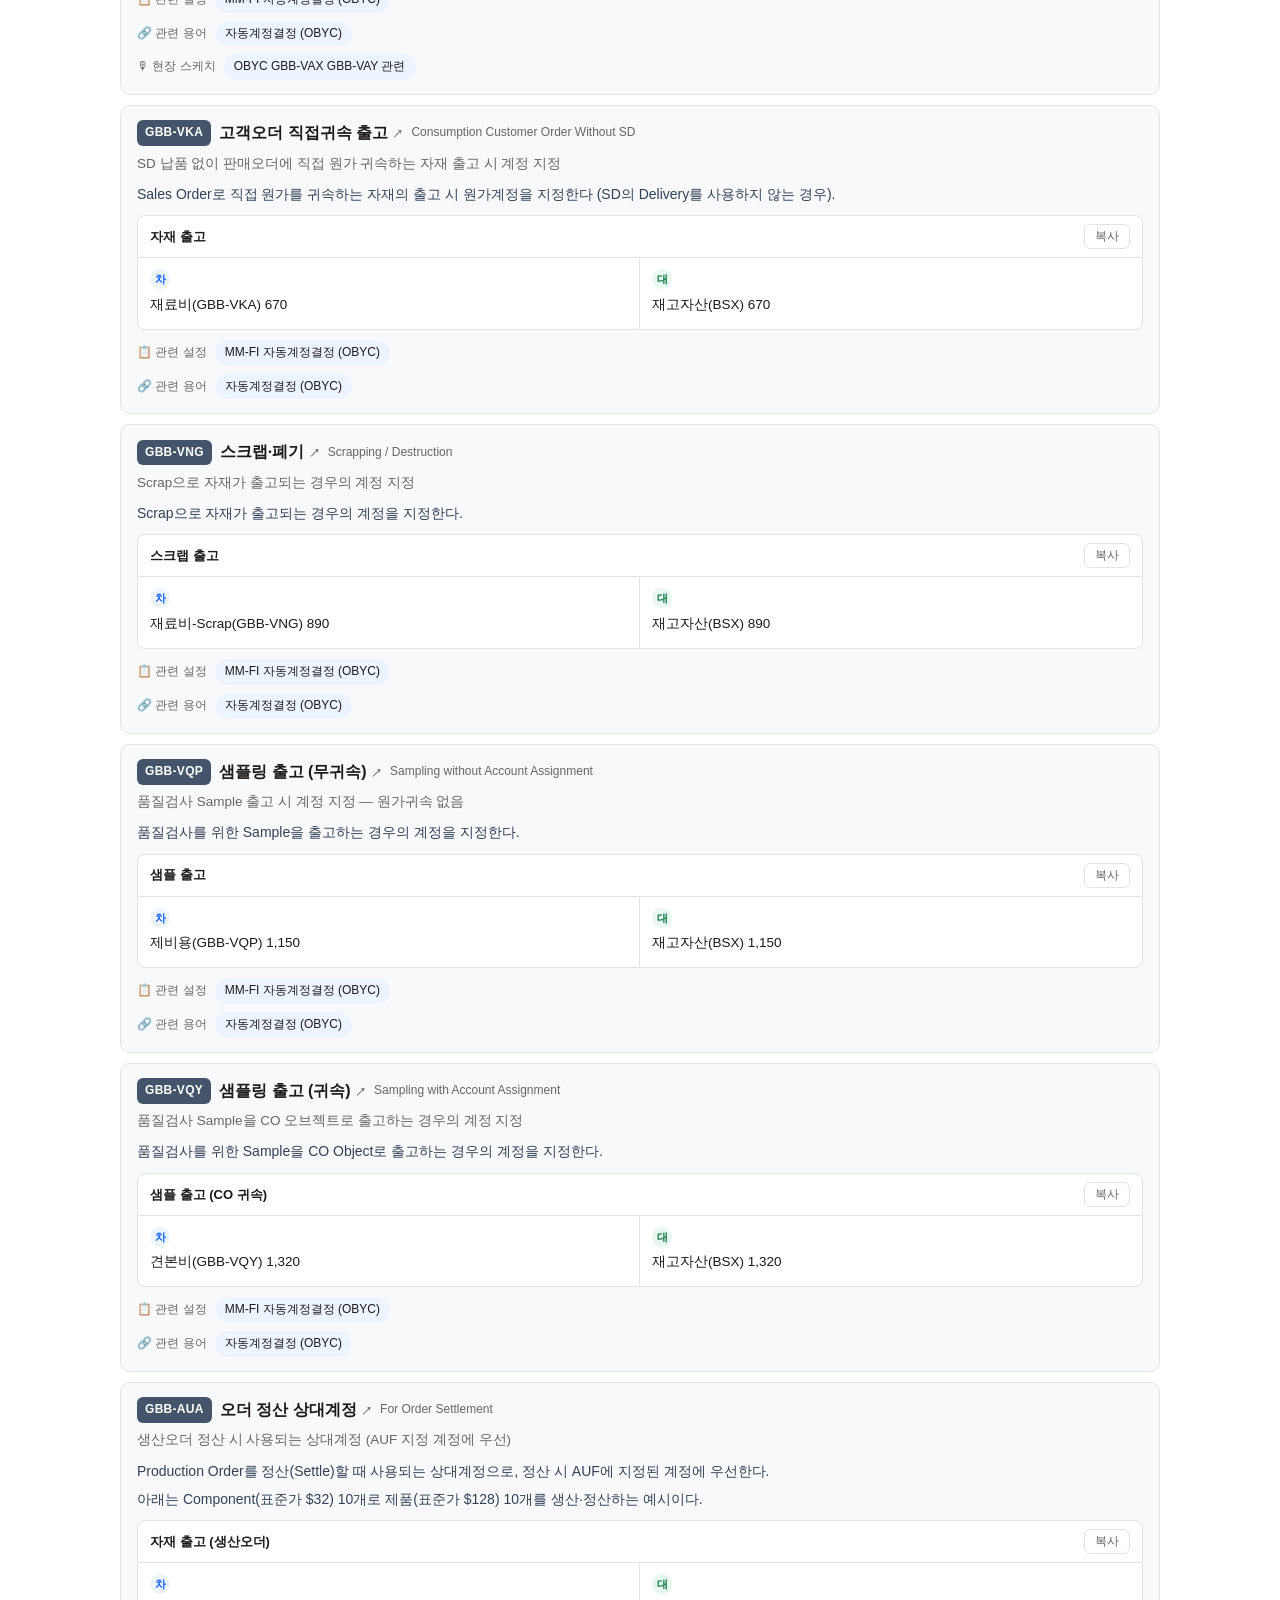
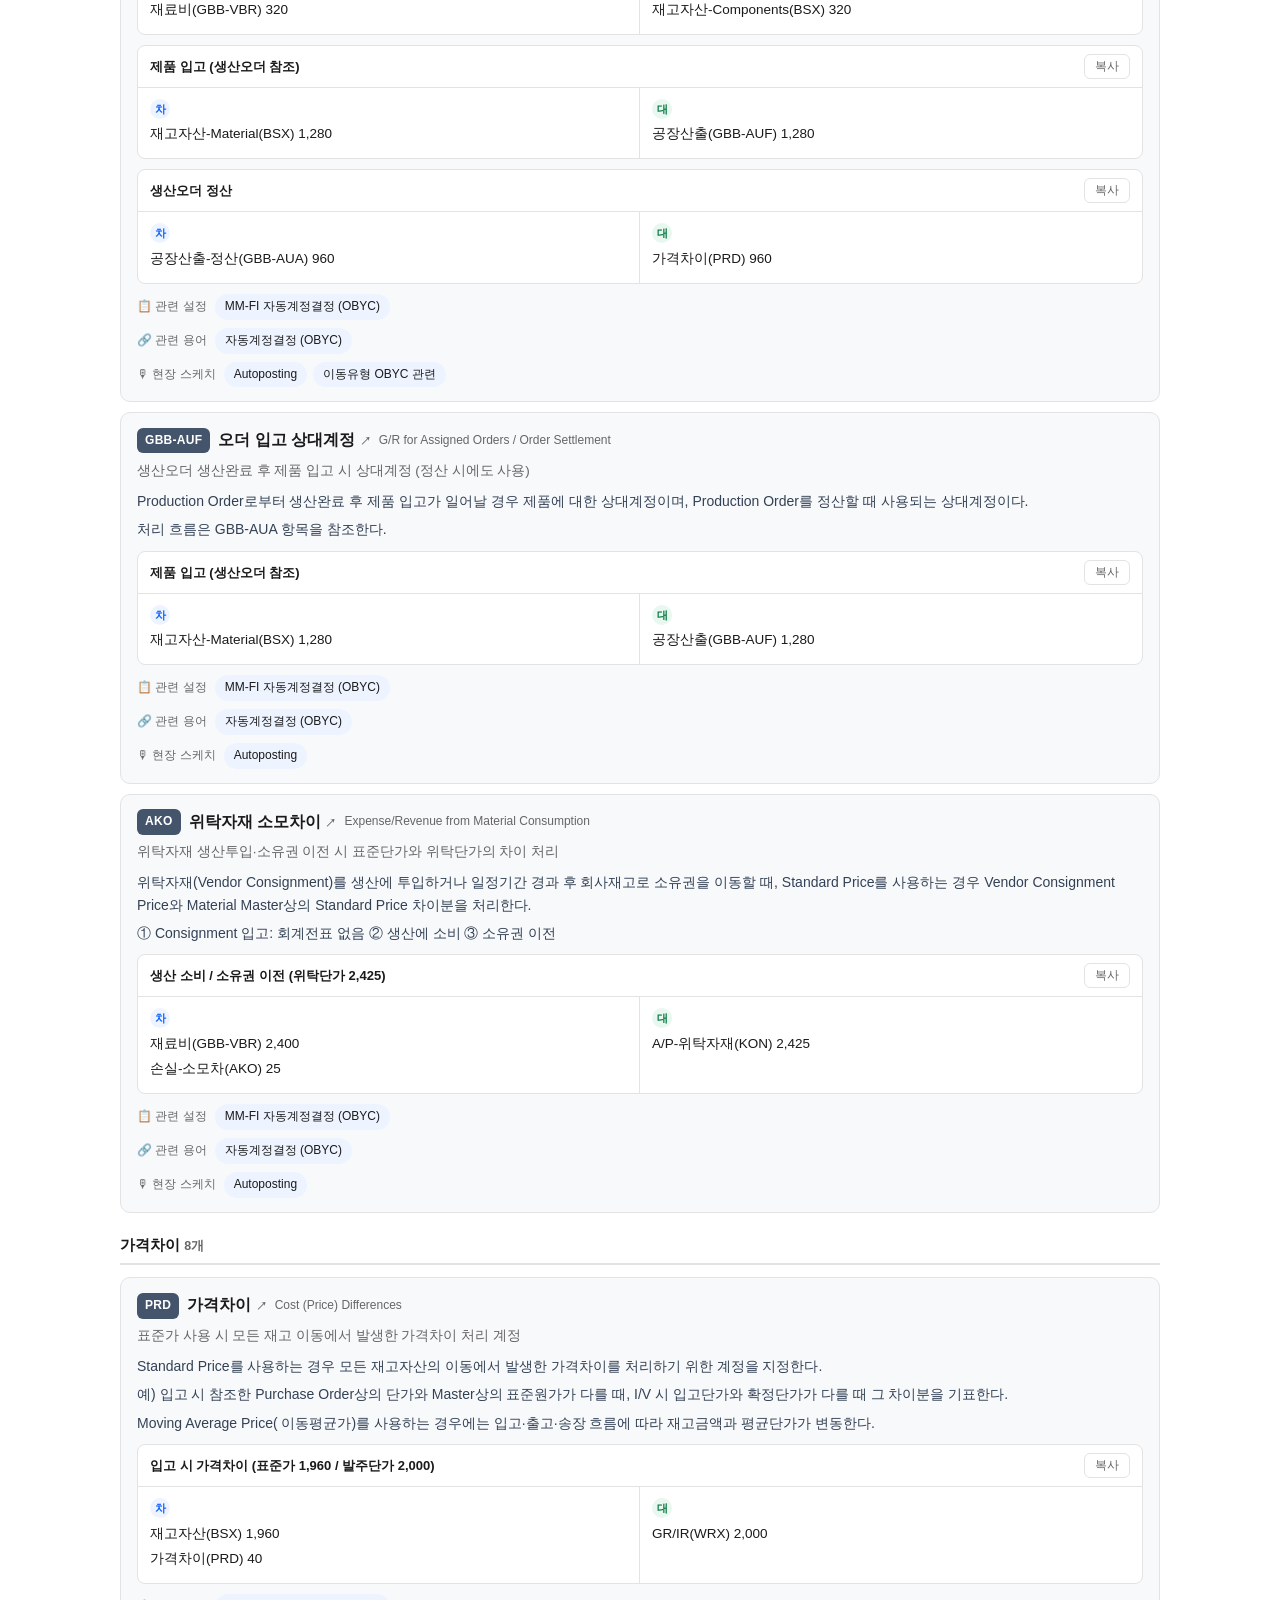
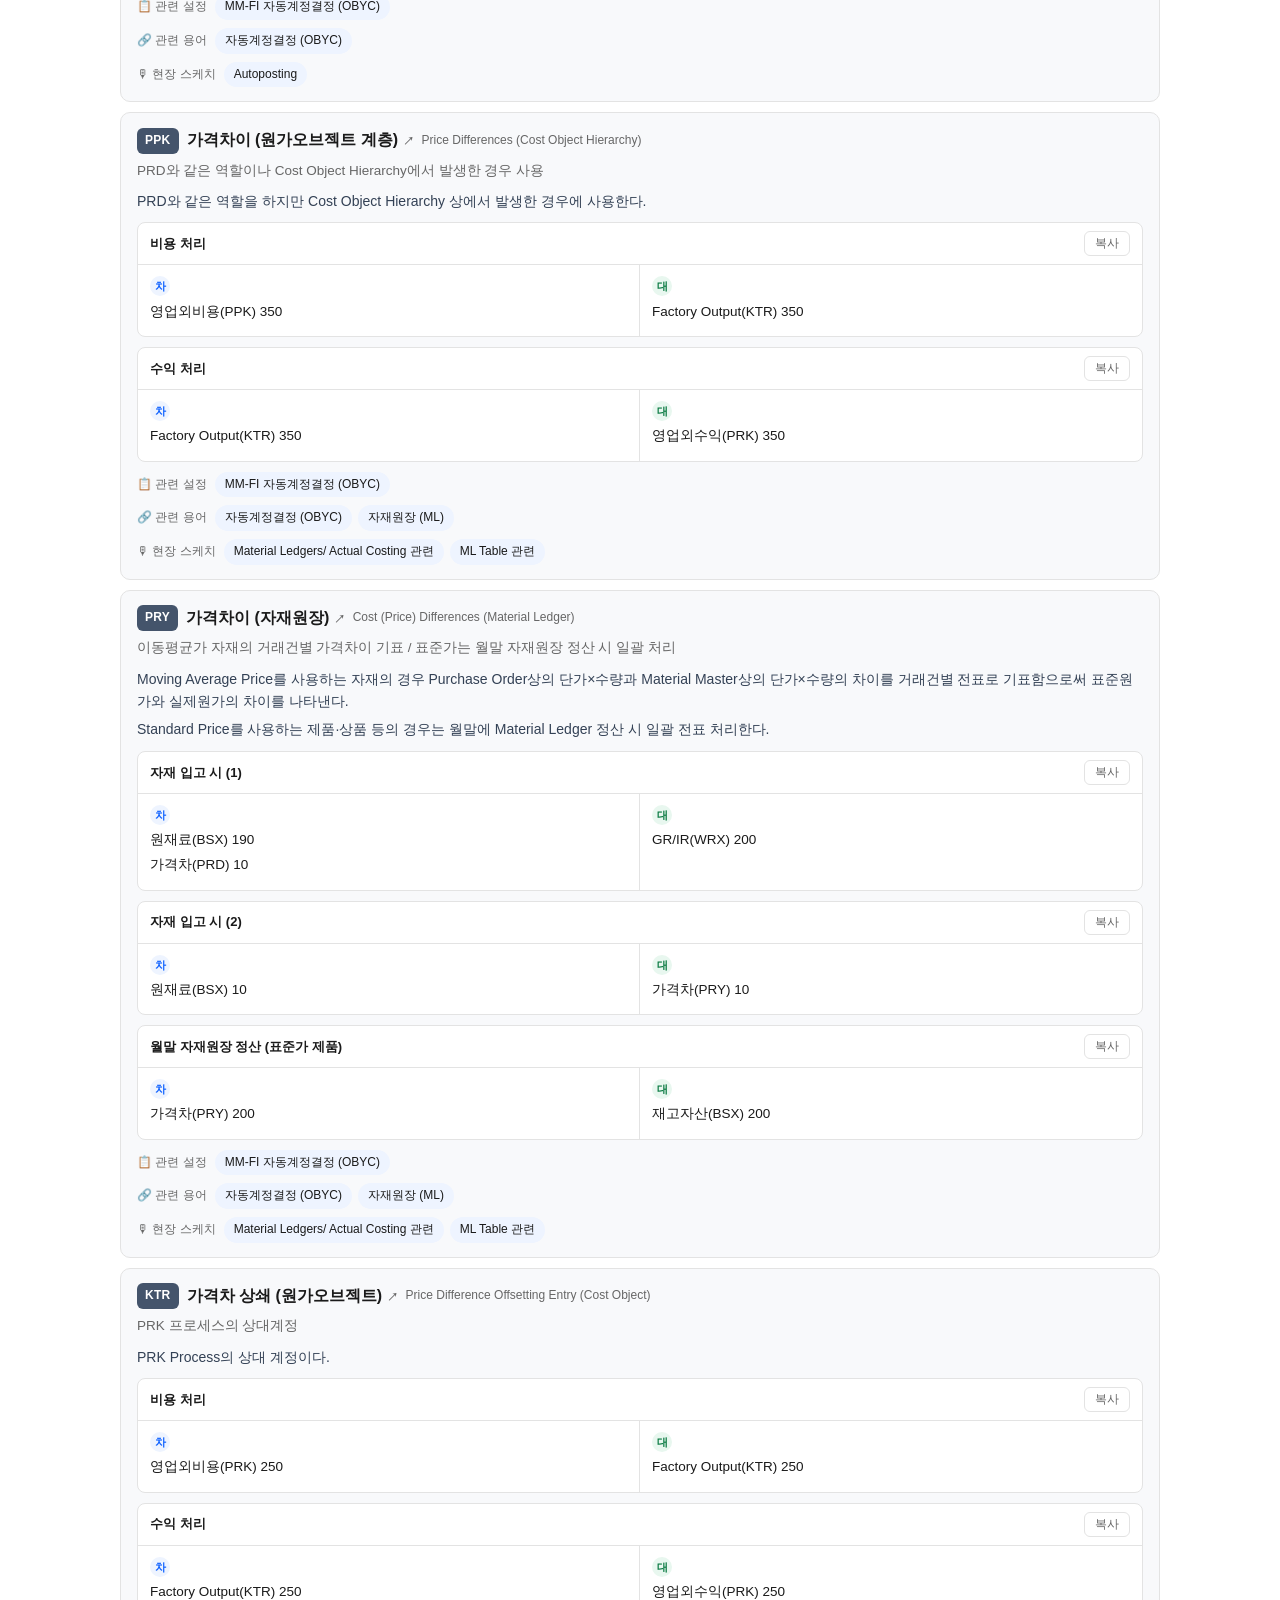
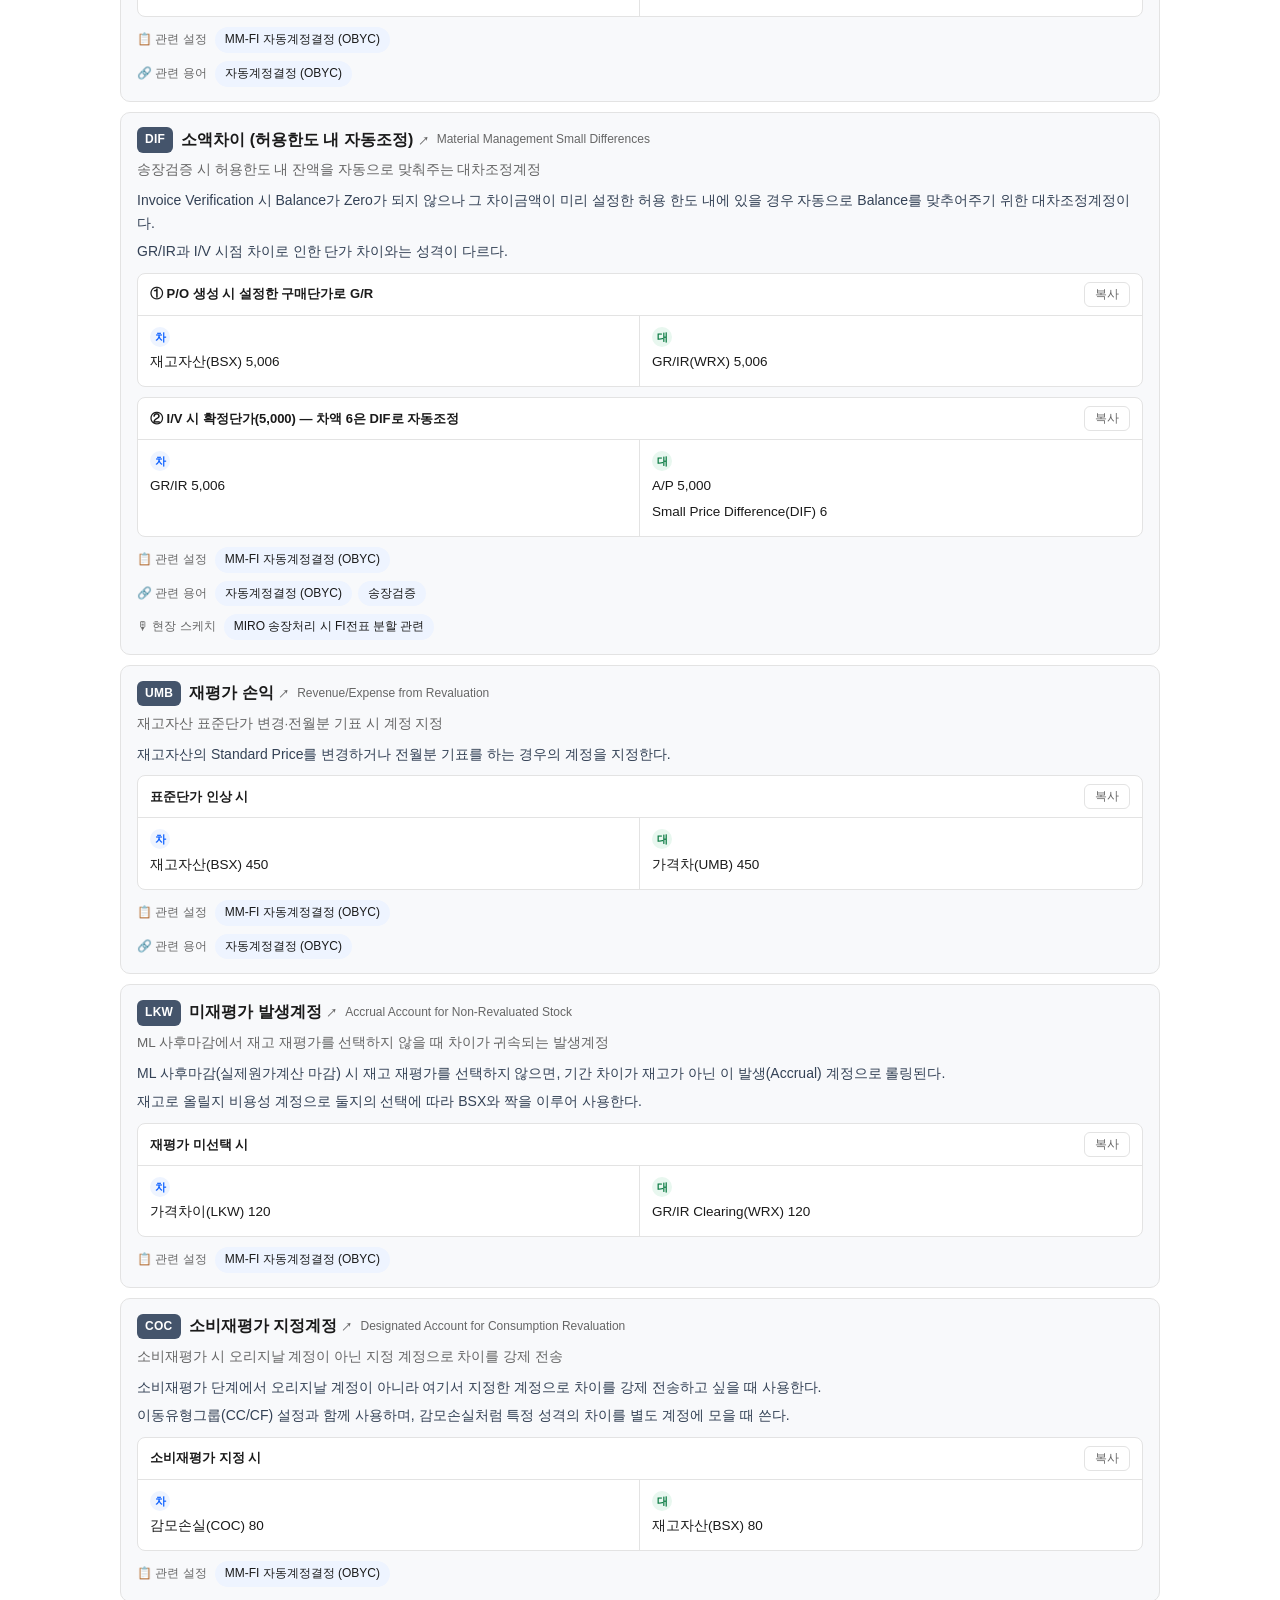
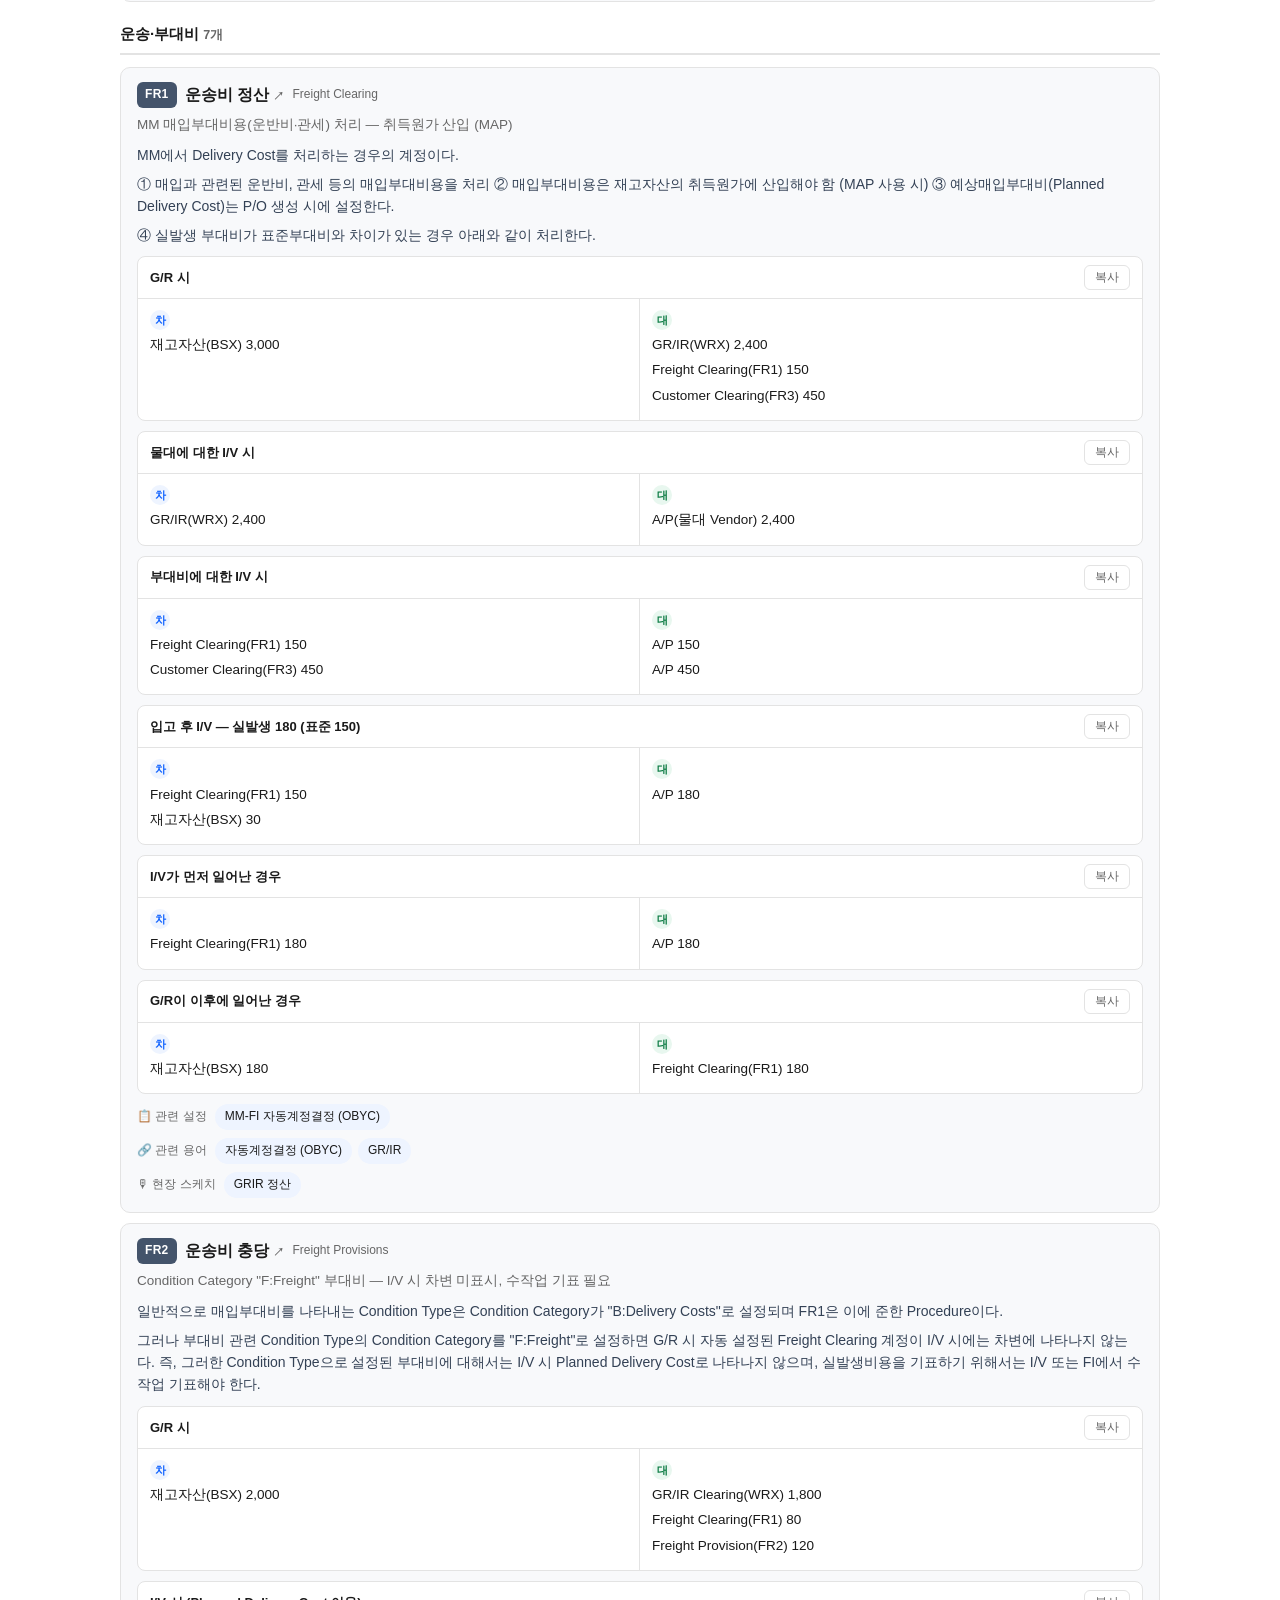
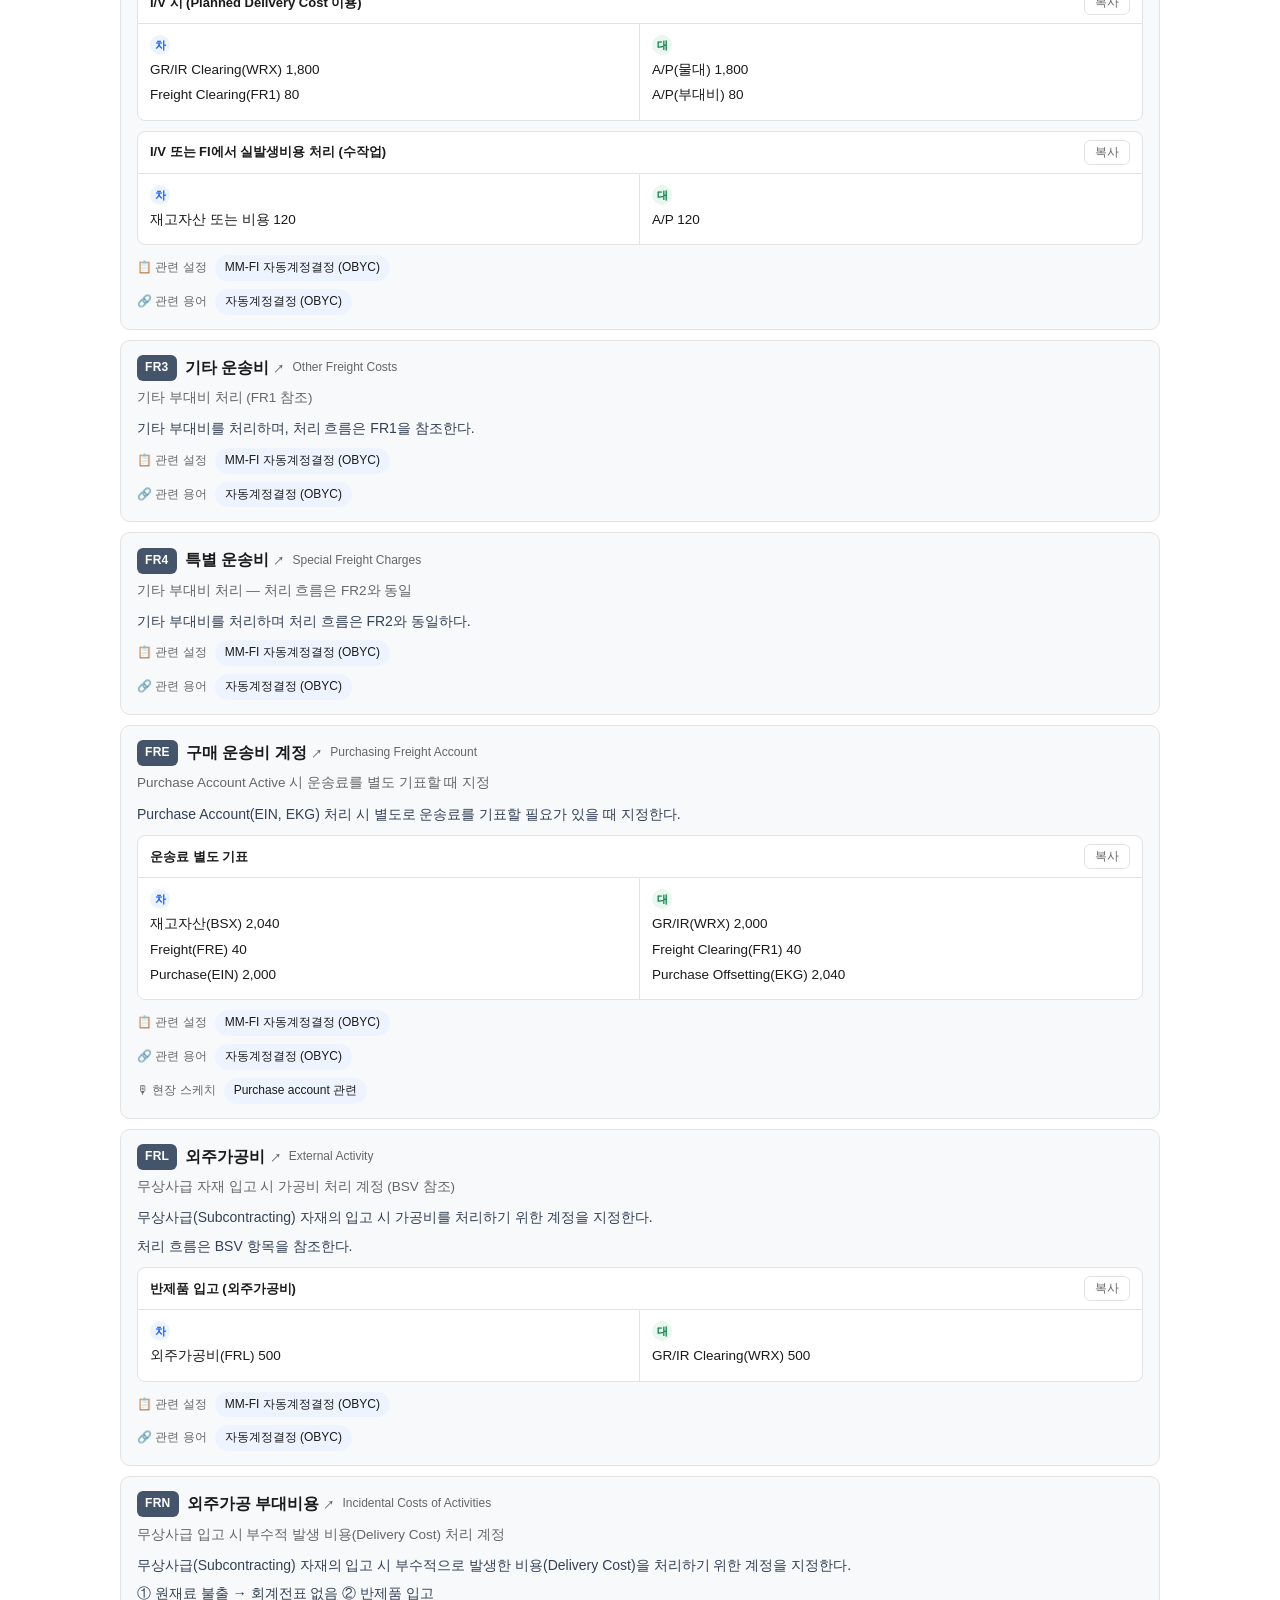
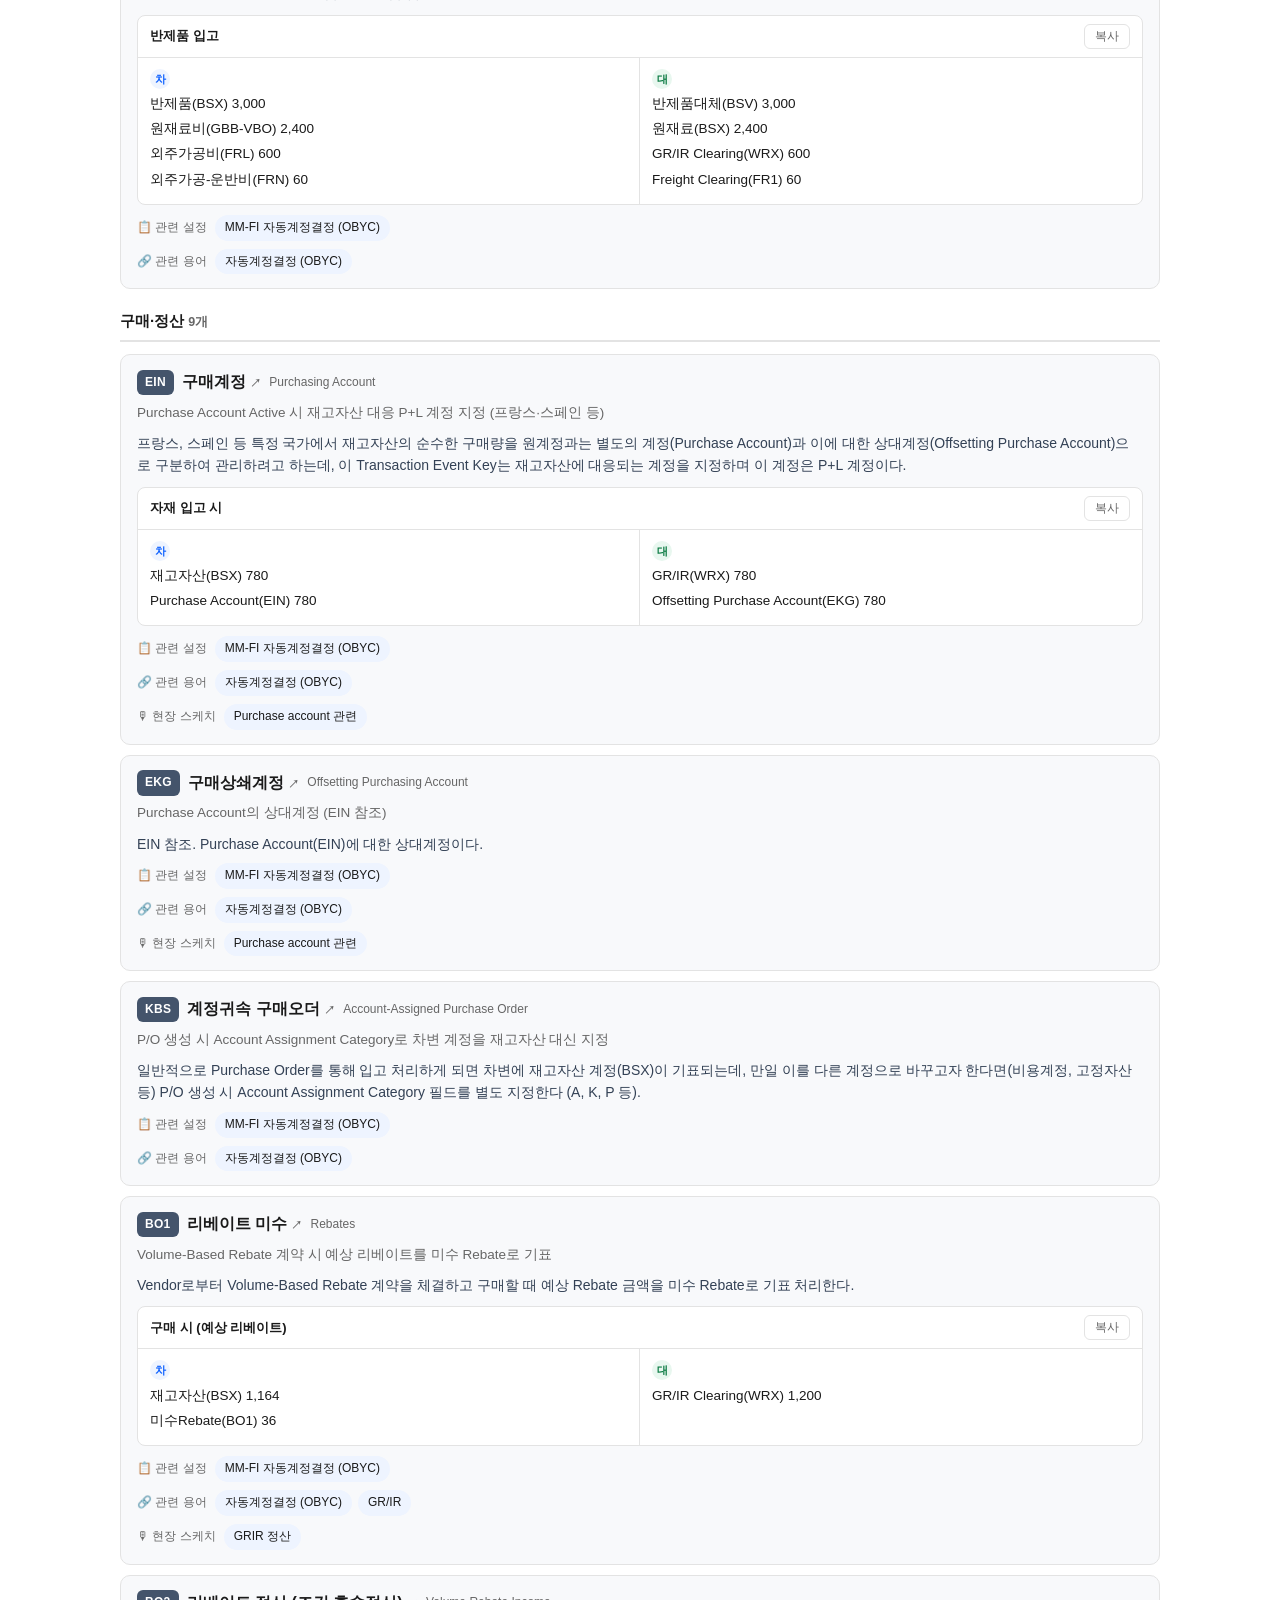
==== commit 9542b762: "메뉴 순서 정리: 프로세스·외부 연계를 Table 뒤로" ====
--- a/autoposting.html
+++ b/autoposting.html
@@ -63,11 +63,11 @@
       <a href="index.html">개요</a>
       <a href="compare.html">비교표(SPRO)</a>
       <a href="graph.html">지식그래프</a>
-      <a href="process.html">프로세스</a>
-      <a href="integrations.html">외부 연계</a>
       <a href="glossary.html">용어집</a>
       <a href="usermenu.html">UserMenu(SE43)</a>
       <a href="table.html">Table(CDS View)</a>
+      <a href="process.html">프로세스</a>
+      <a href="integrations.html">외부 연계</a>
       <a href="autoposting.html" class="active">Auto-posting</a>
       <a href="sketch.html">현장 스케치</a>
       <a href="updates.html">업데이트</a>
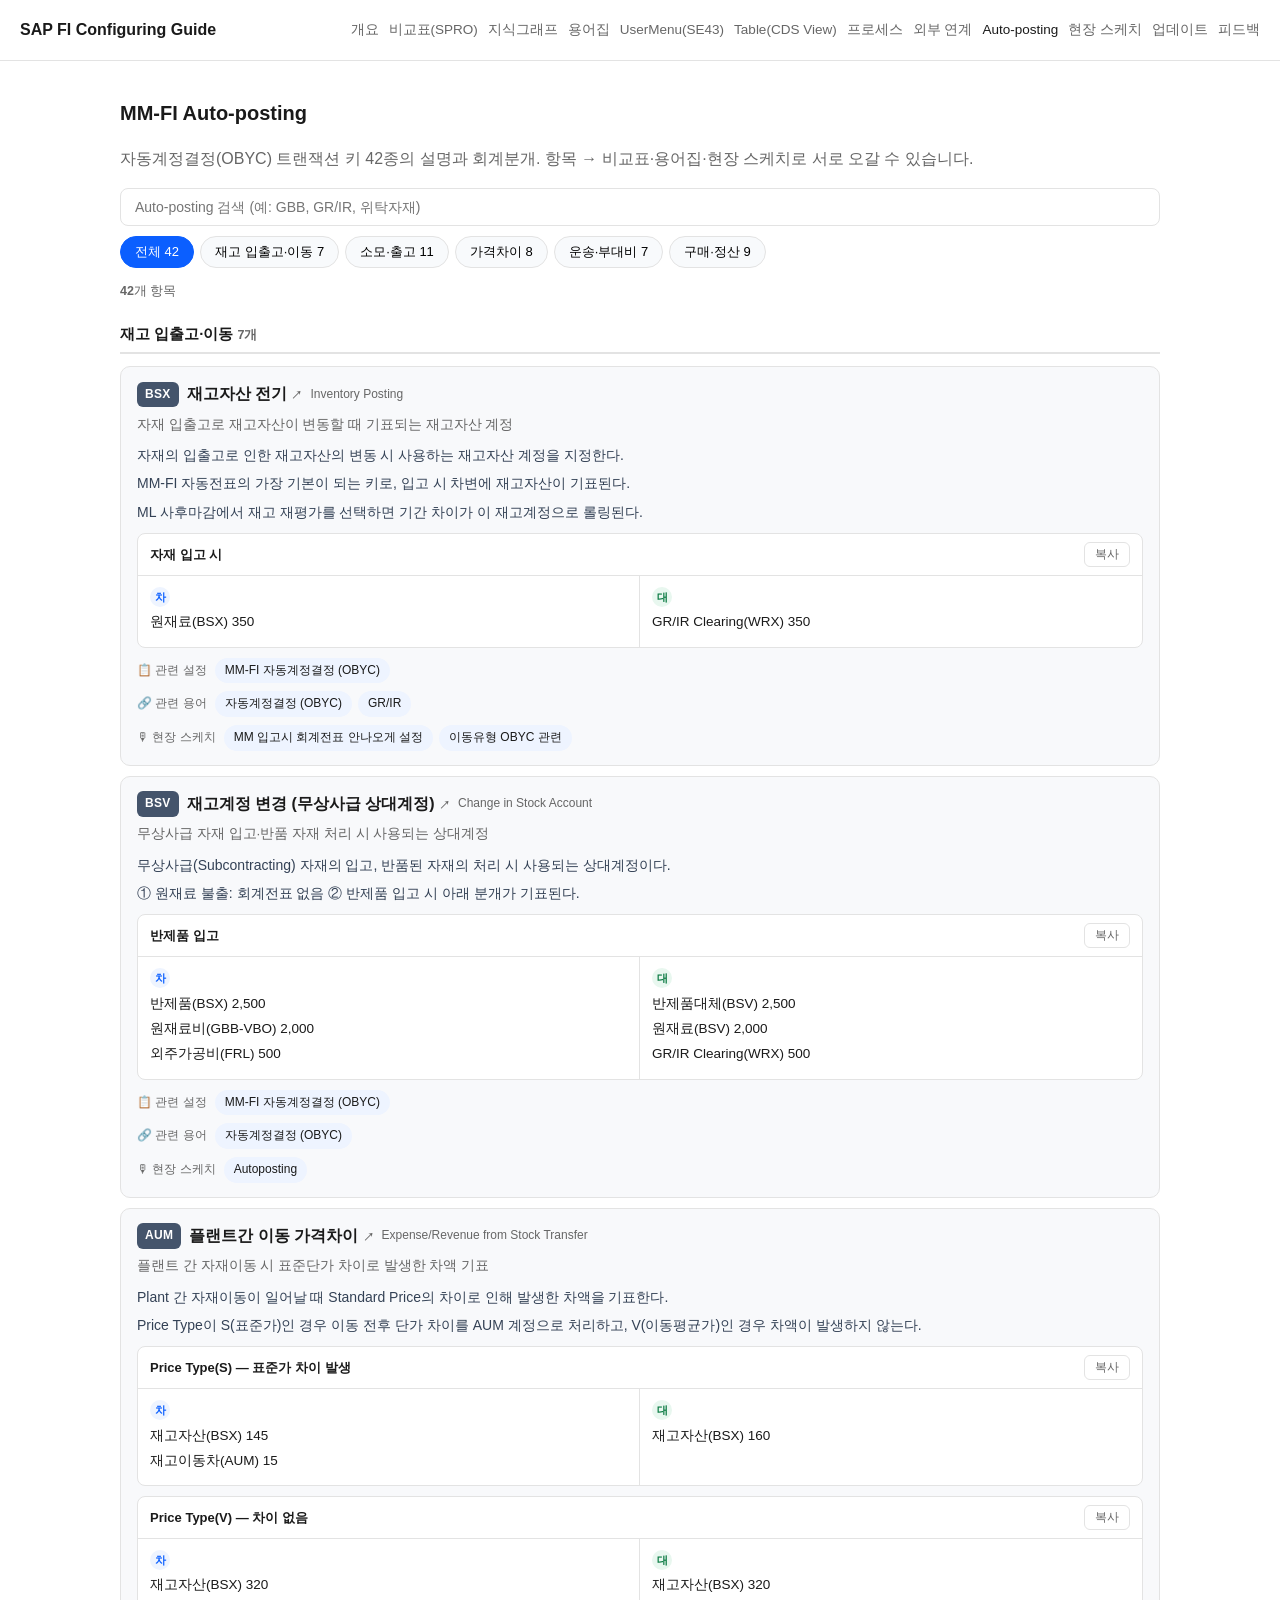
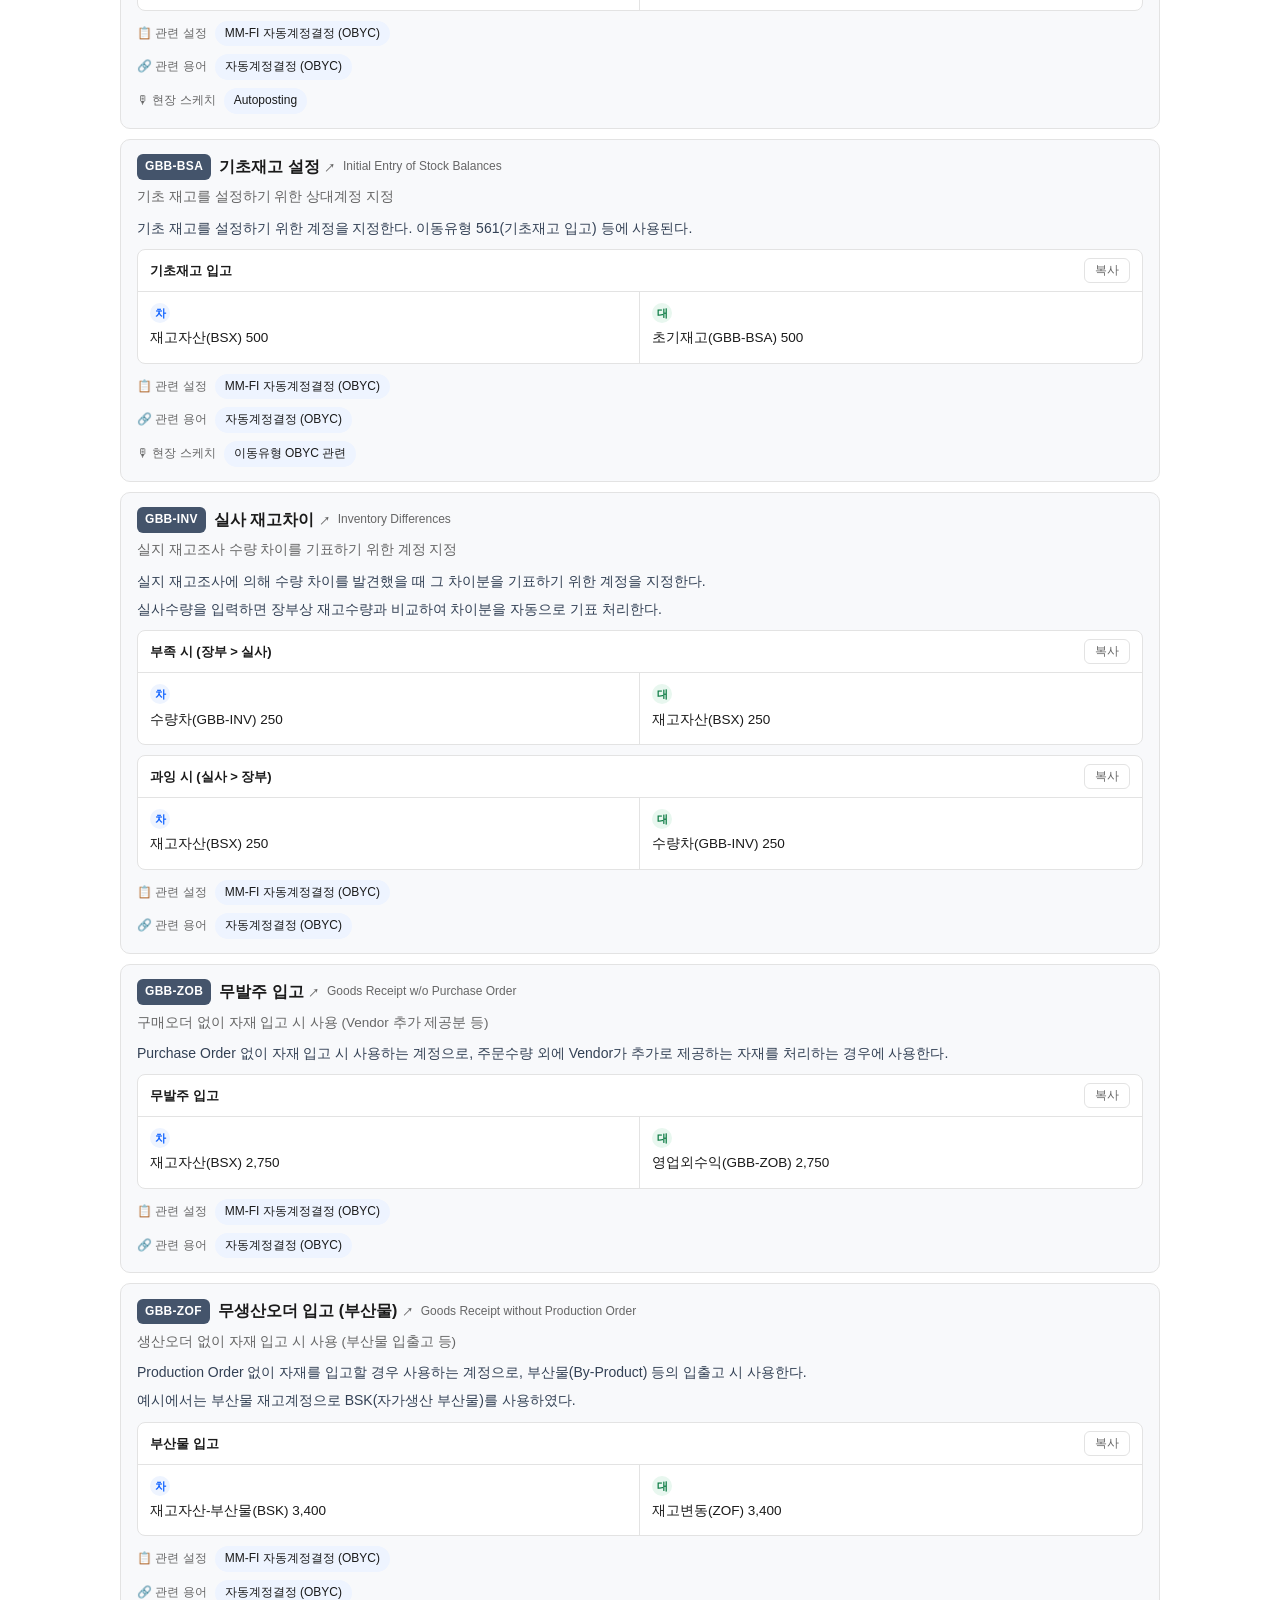
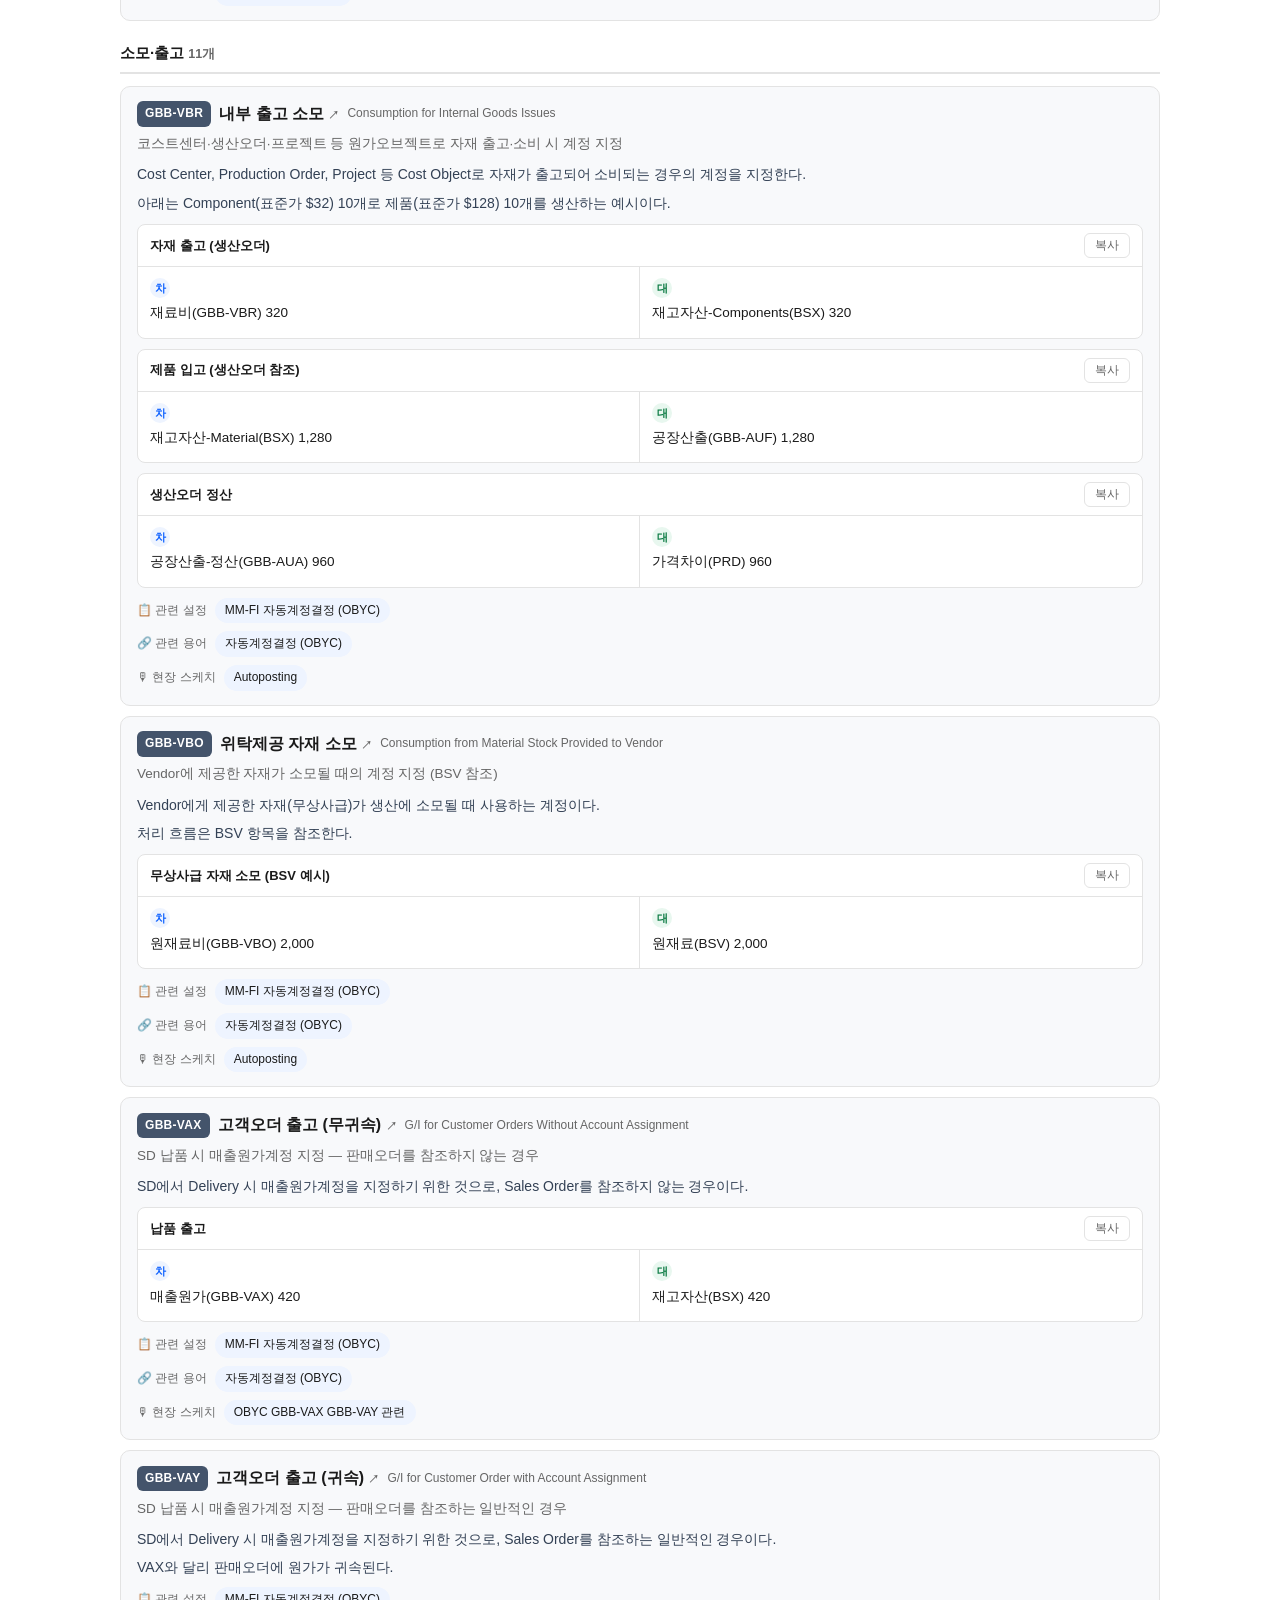
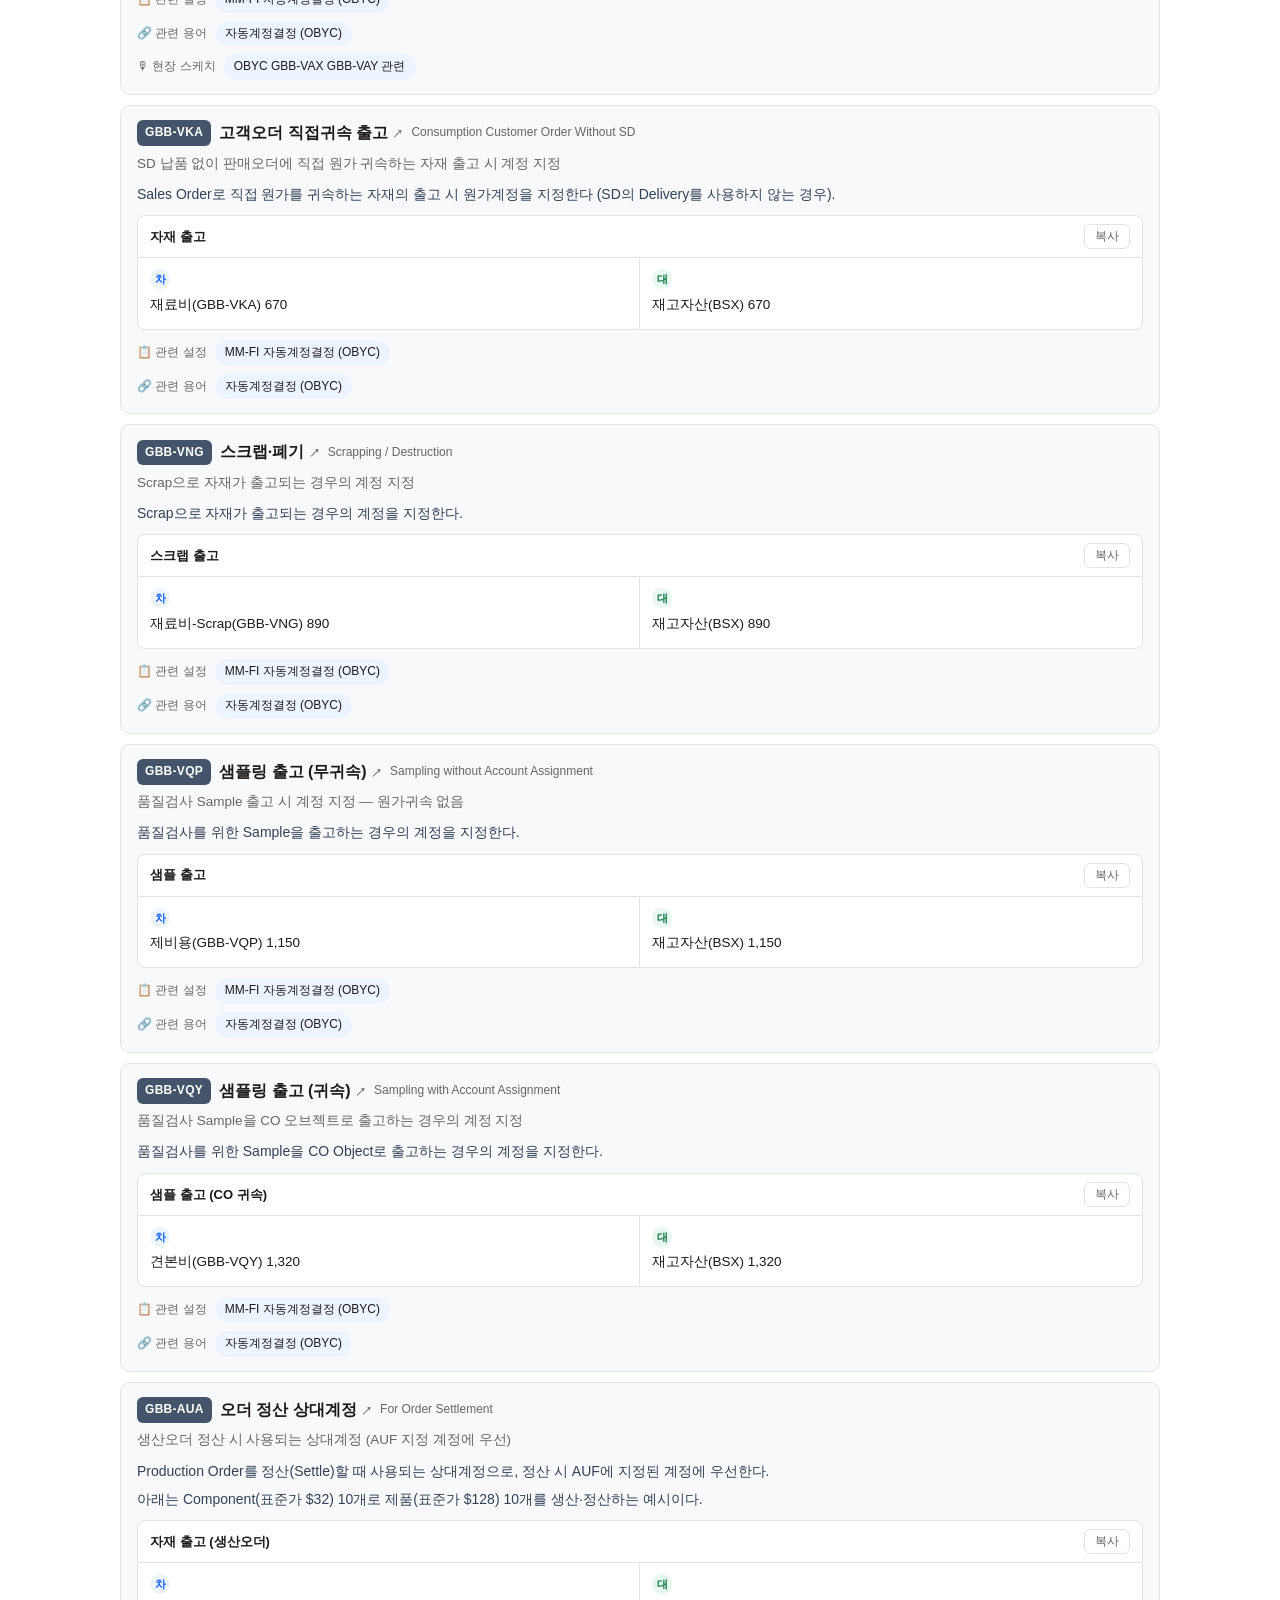
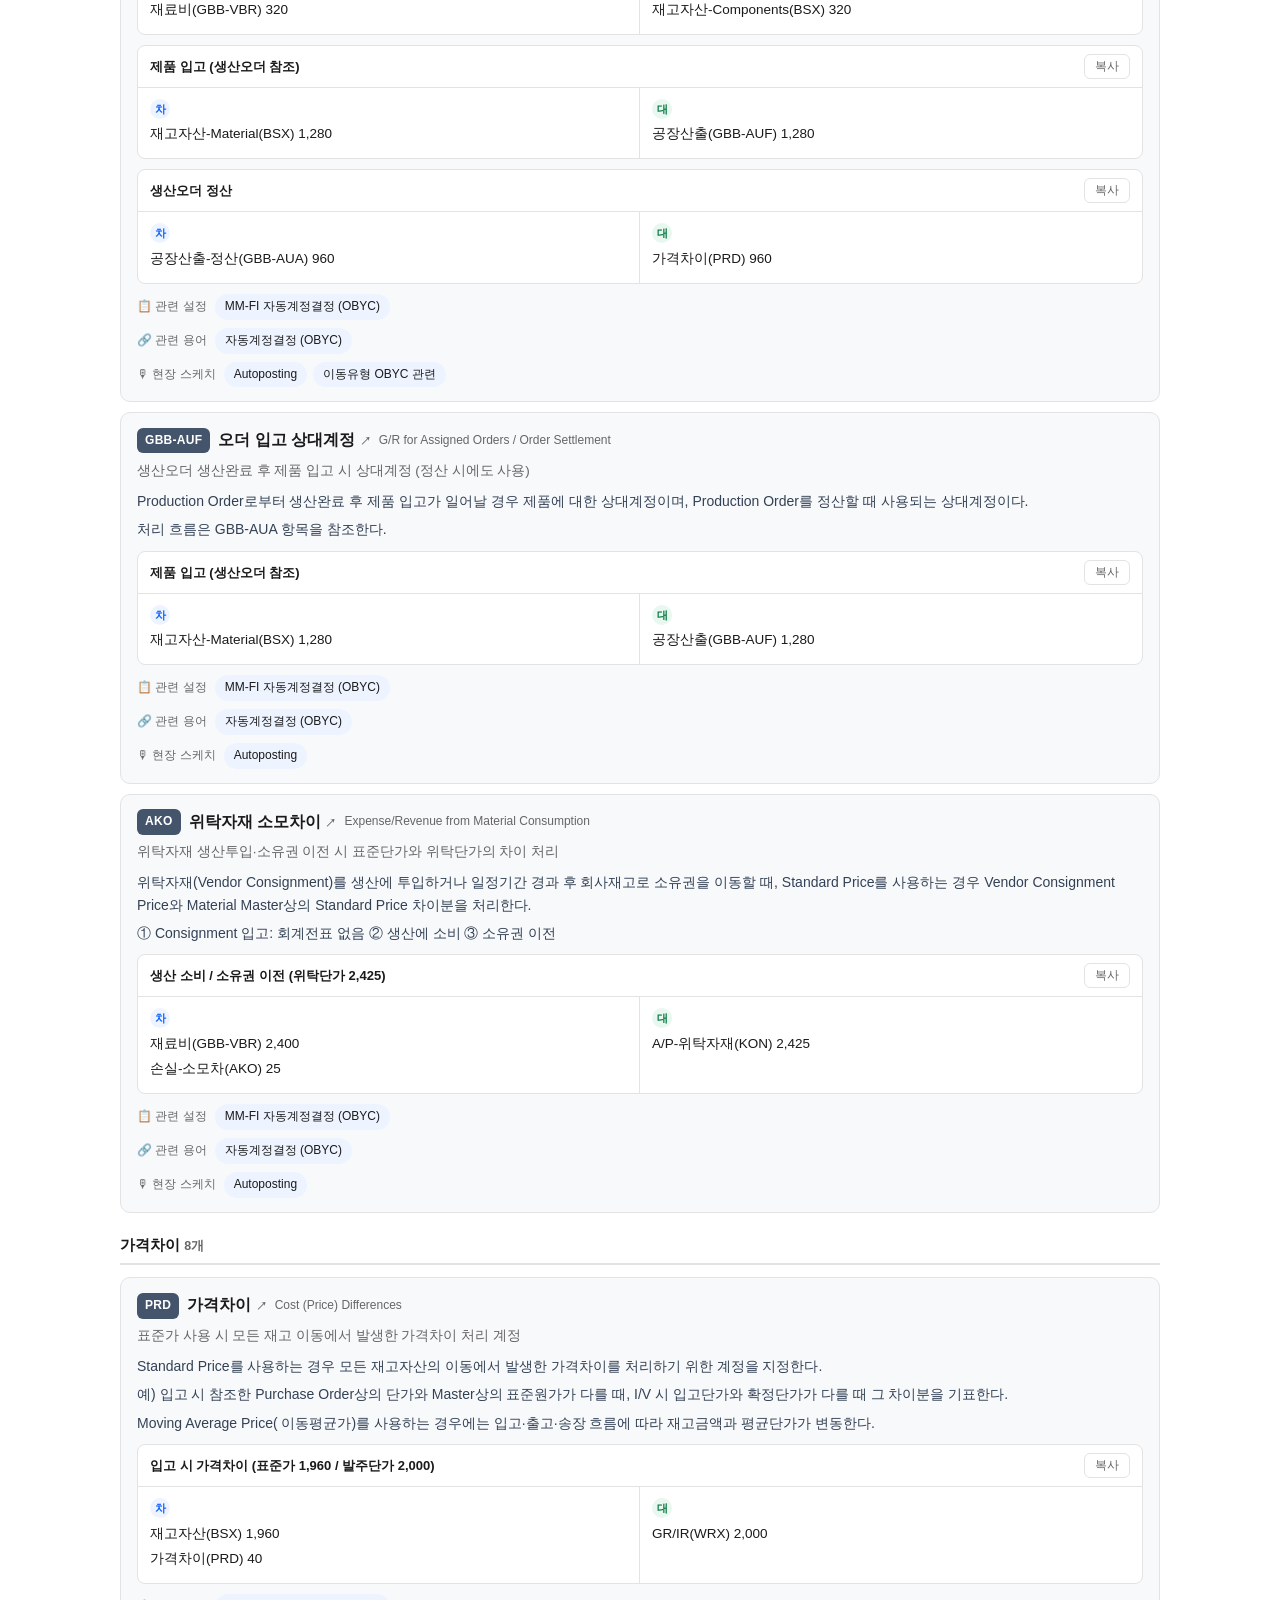
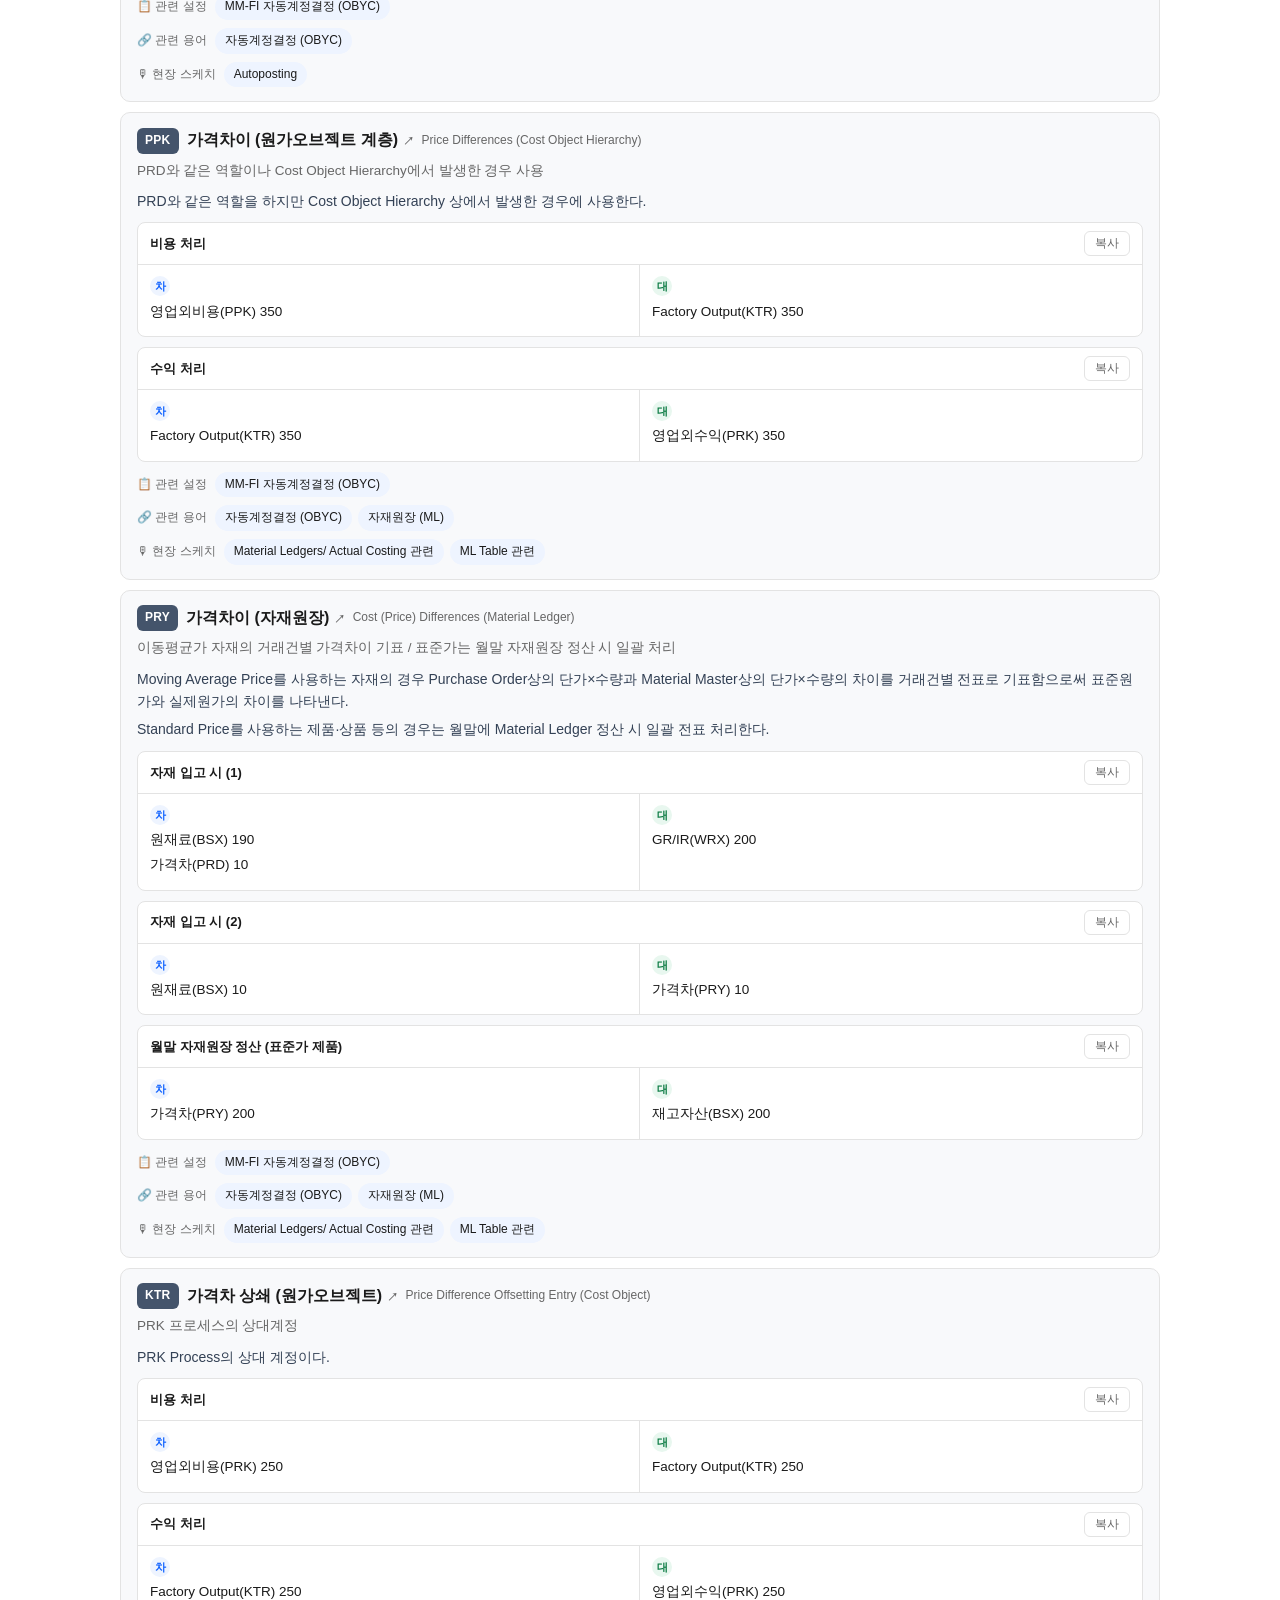
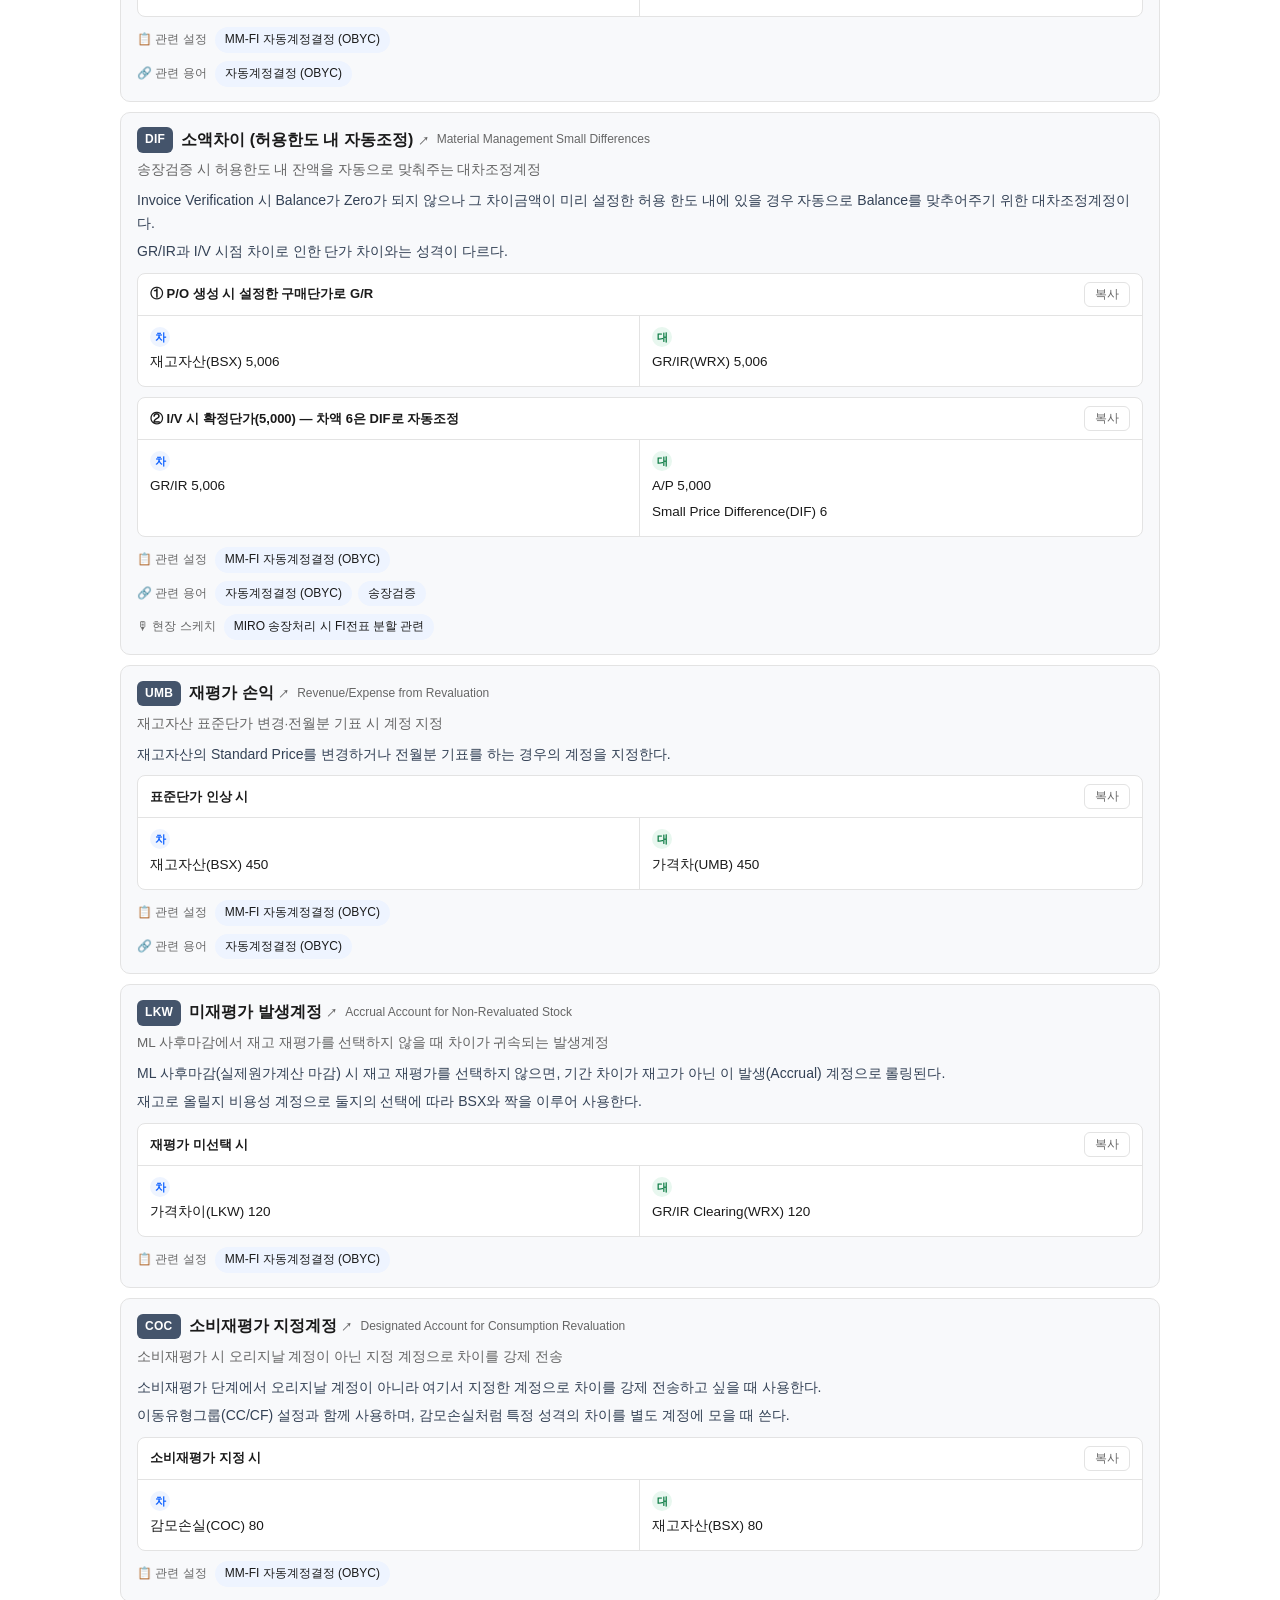
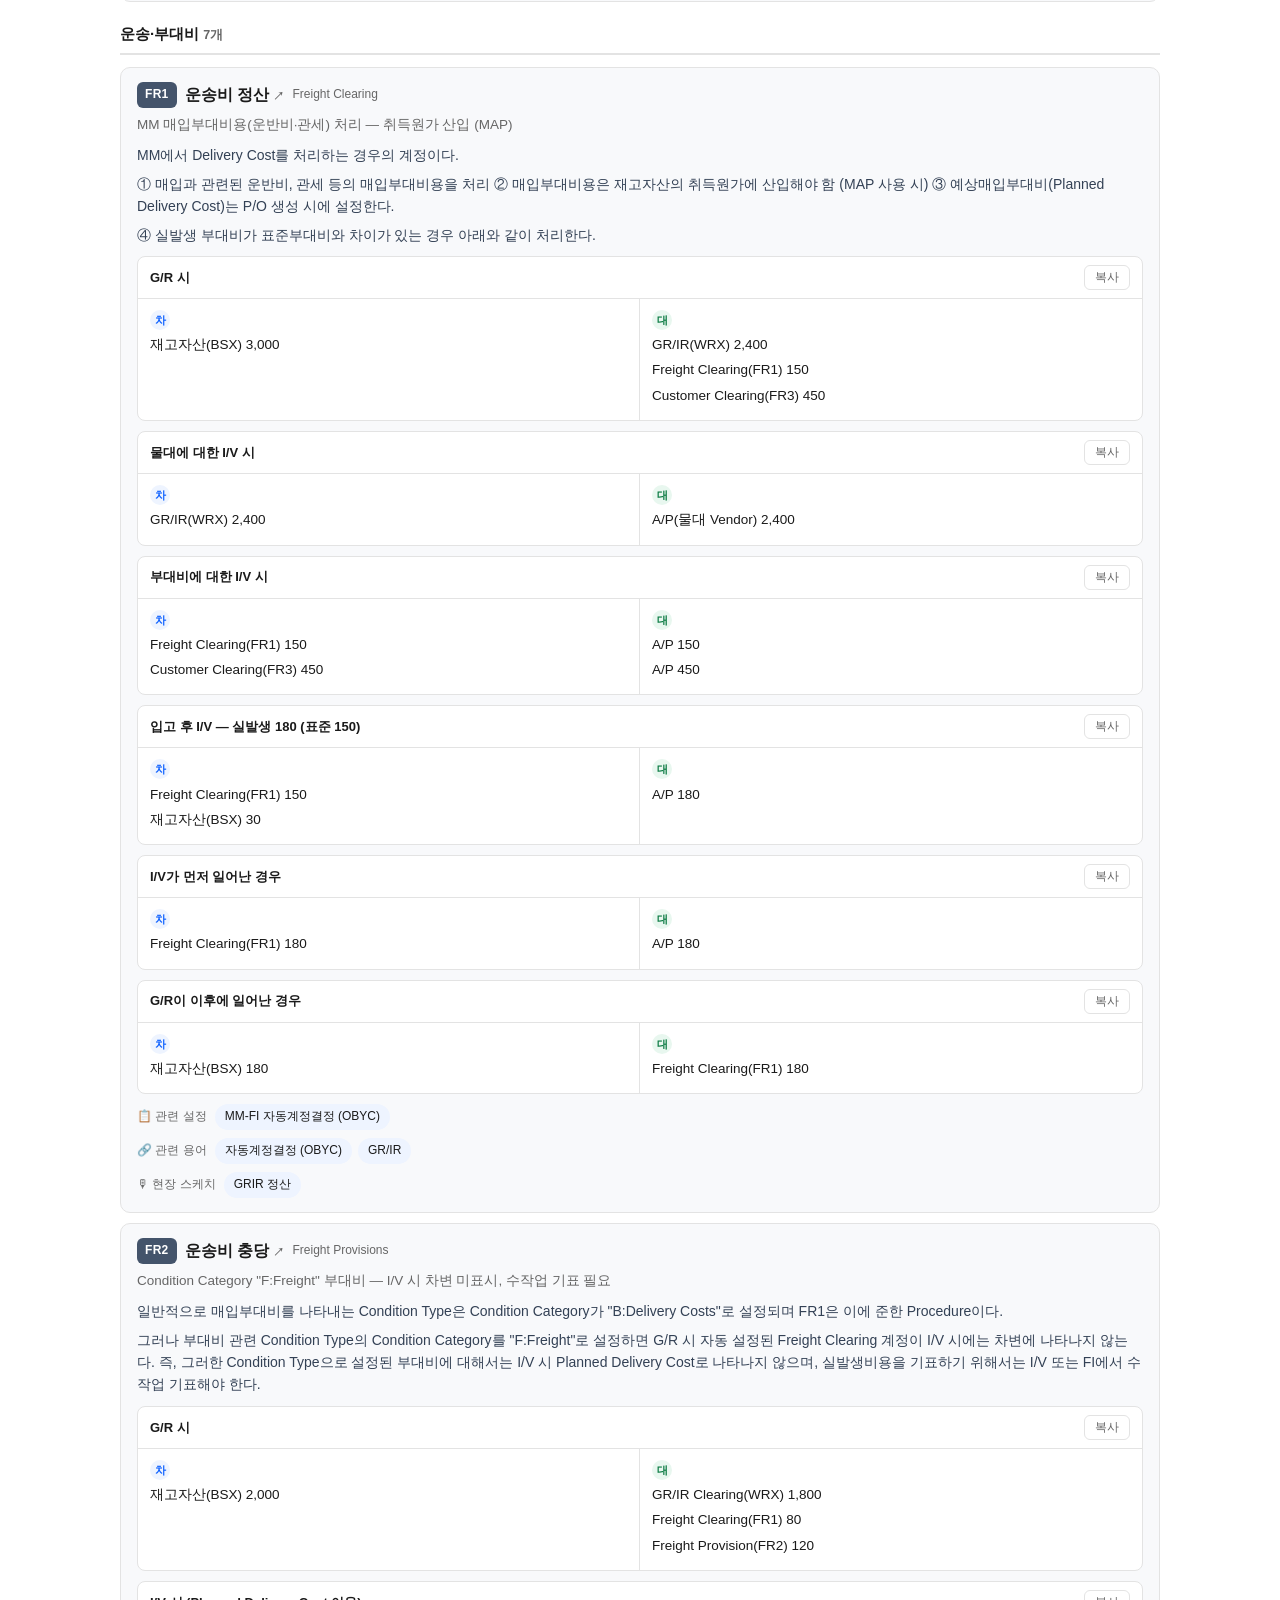
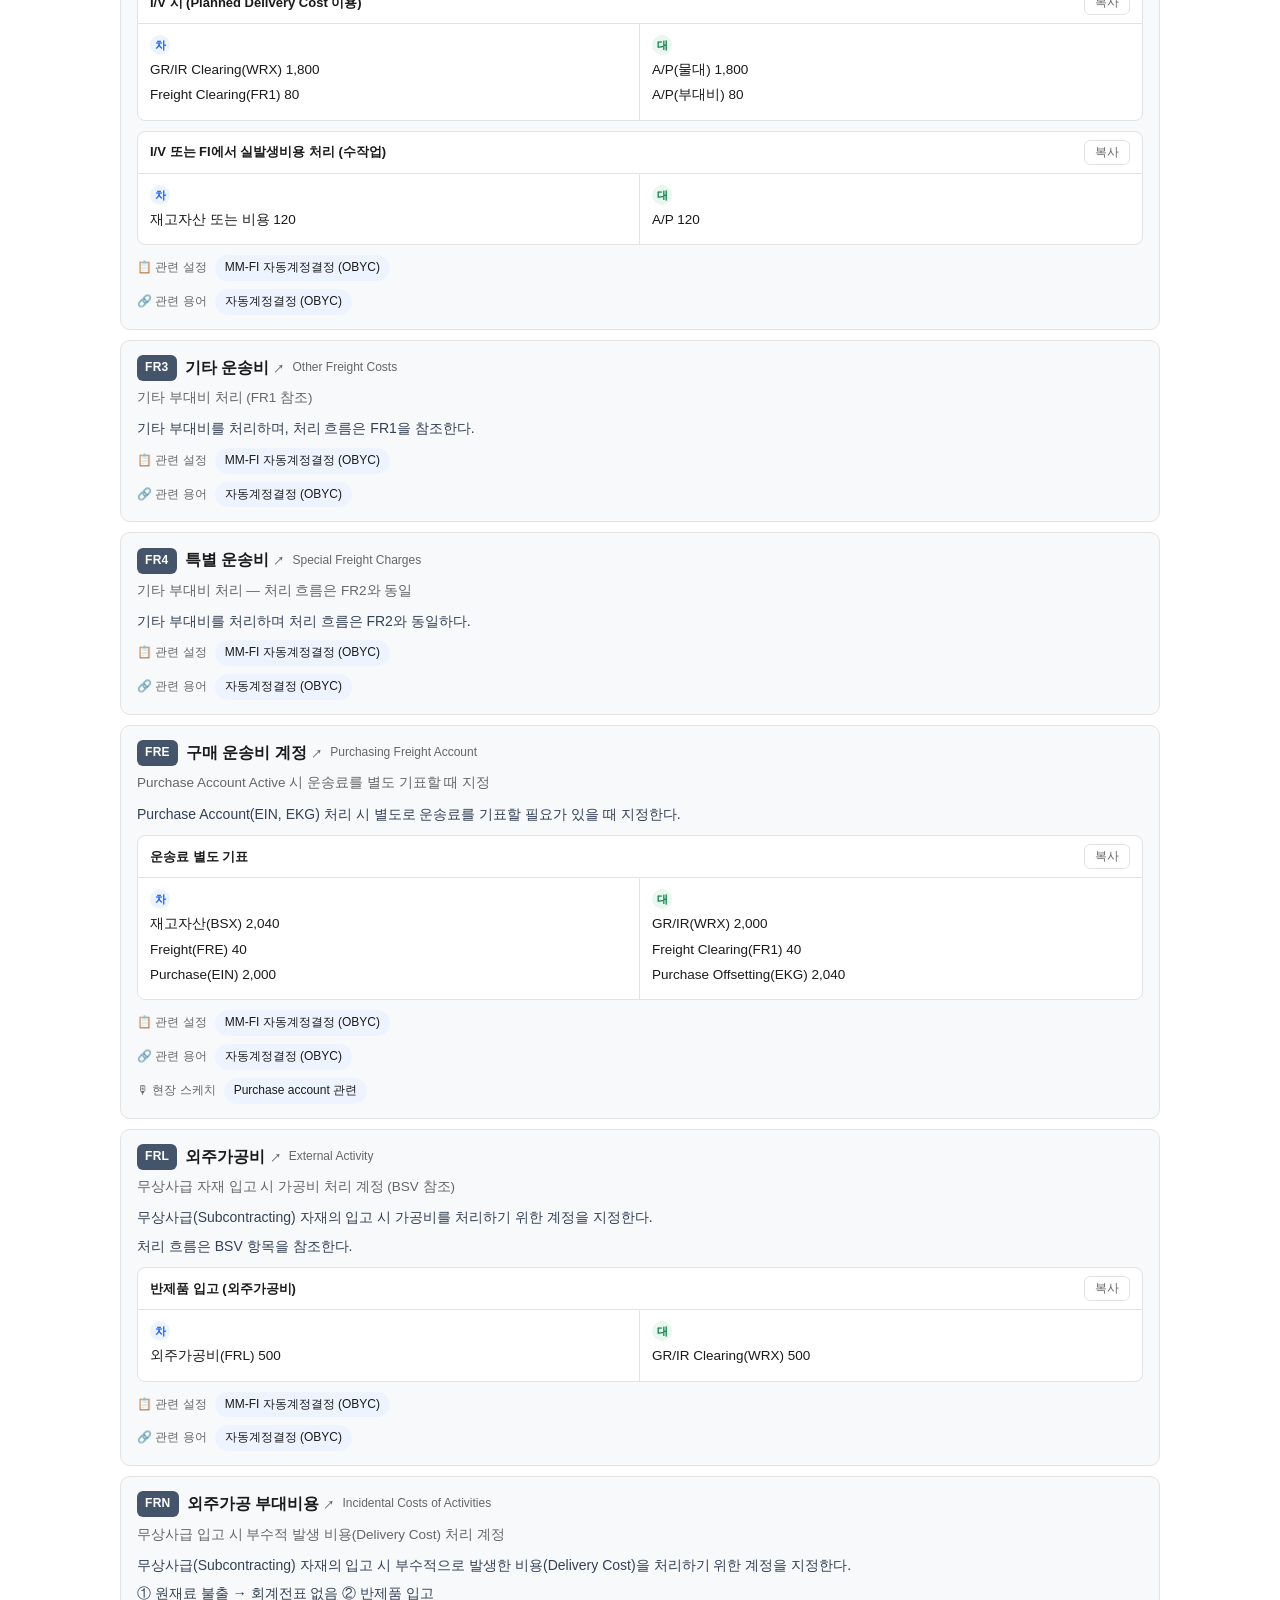
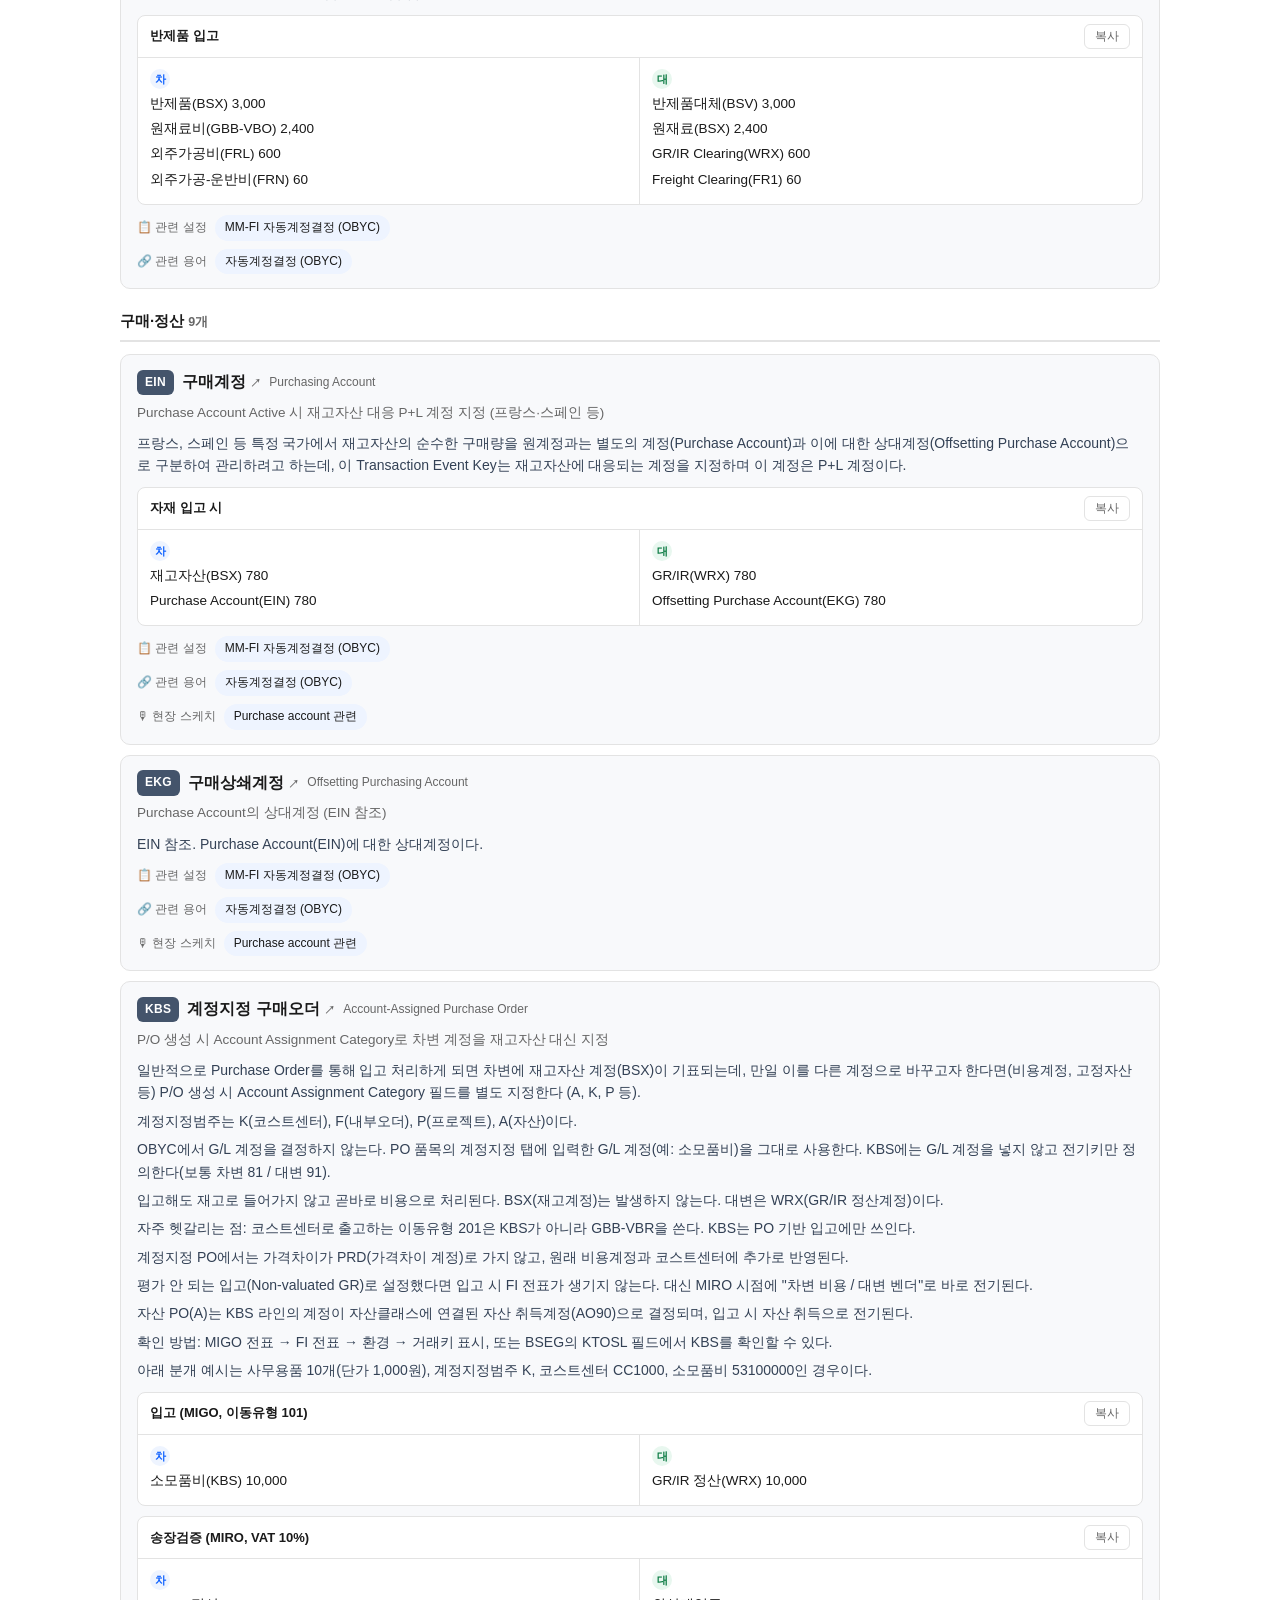
==== commit e2de2e94: "Auto-posting KBS 항목 보완 (분개 4건·설명·용어 링크)" ====
--- a/autoposting.html
+++ b/autoposting.html
@@ -8,7 +8,7 @@
 <!-- Google AdSense -->
 <script async src="https://pagead2.googlesyndication.com/pagead/js/adsbygoogle.js?client=ca-pub-9919904969420259" crossorigin="anonymous"></script>
 <link rel="stylesheet" href="style.css?v=20261020c">
-<script src="autoposting.js?v=20261009b"></script>
+<script src="autoposting.js?v=20261118a"></script>
 <style>
 .ap-search { display: flex; gap: 8px; margin: 14px 0 6px; }
 .ap-search input { flex: 1; padding: 10px 14px; font-size: 14px; border: 1px solid var(--line); border-radius: 8px; }
@@ -78,7 +78,7 @@
 
 <main class="wrap">
   <h2 class="section">MM-FI Auto-posting</h2>
-  <p class="lead">자동계정결정(OBYC) 트랜잭션 키 40종의 설명과 회계분개. 항목 → 비교표·용어집·현장 스케치로 서로 오갈 수 있습니다.</p>
+  <p class="lead">자동계정결정(OBYC) 트랜잭션 키 42종의 설명과 회계분개. 항목 → 비교표·용어집·현장 스케치로 서로 오갈 수 있습니다.</p>
   <div class="ap-search">
     <input id="aq" type="search" placeholder="Auto-posting 검색 (예: GBB, GR/IR, 위탁자재)" aria-label="Auto-posting 검색">
   </div>
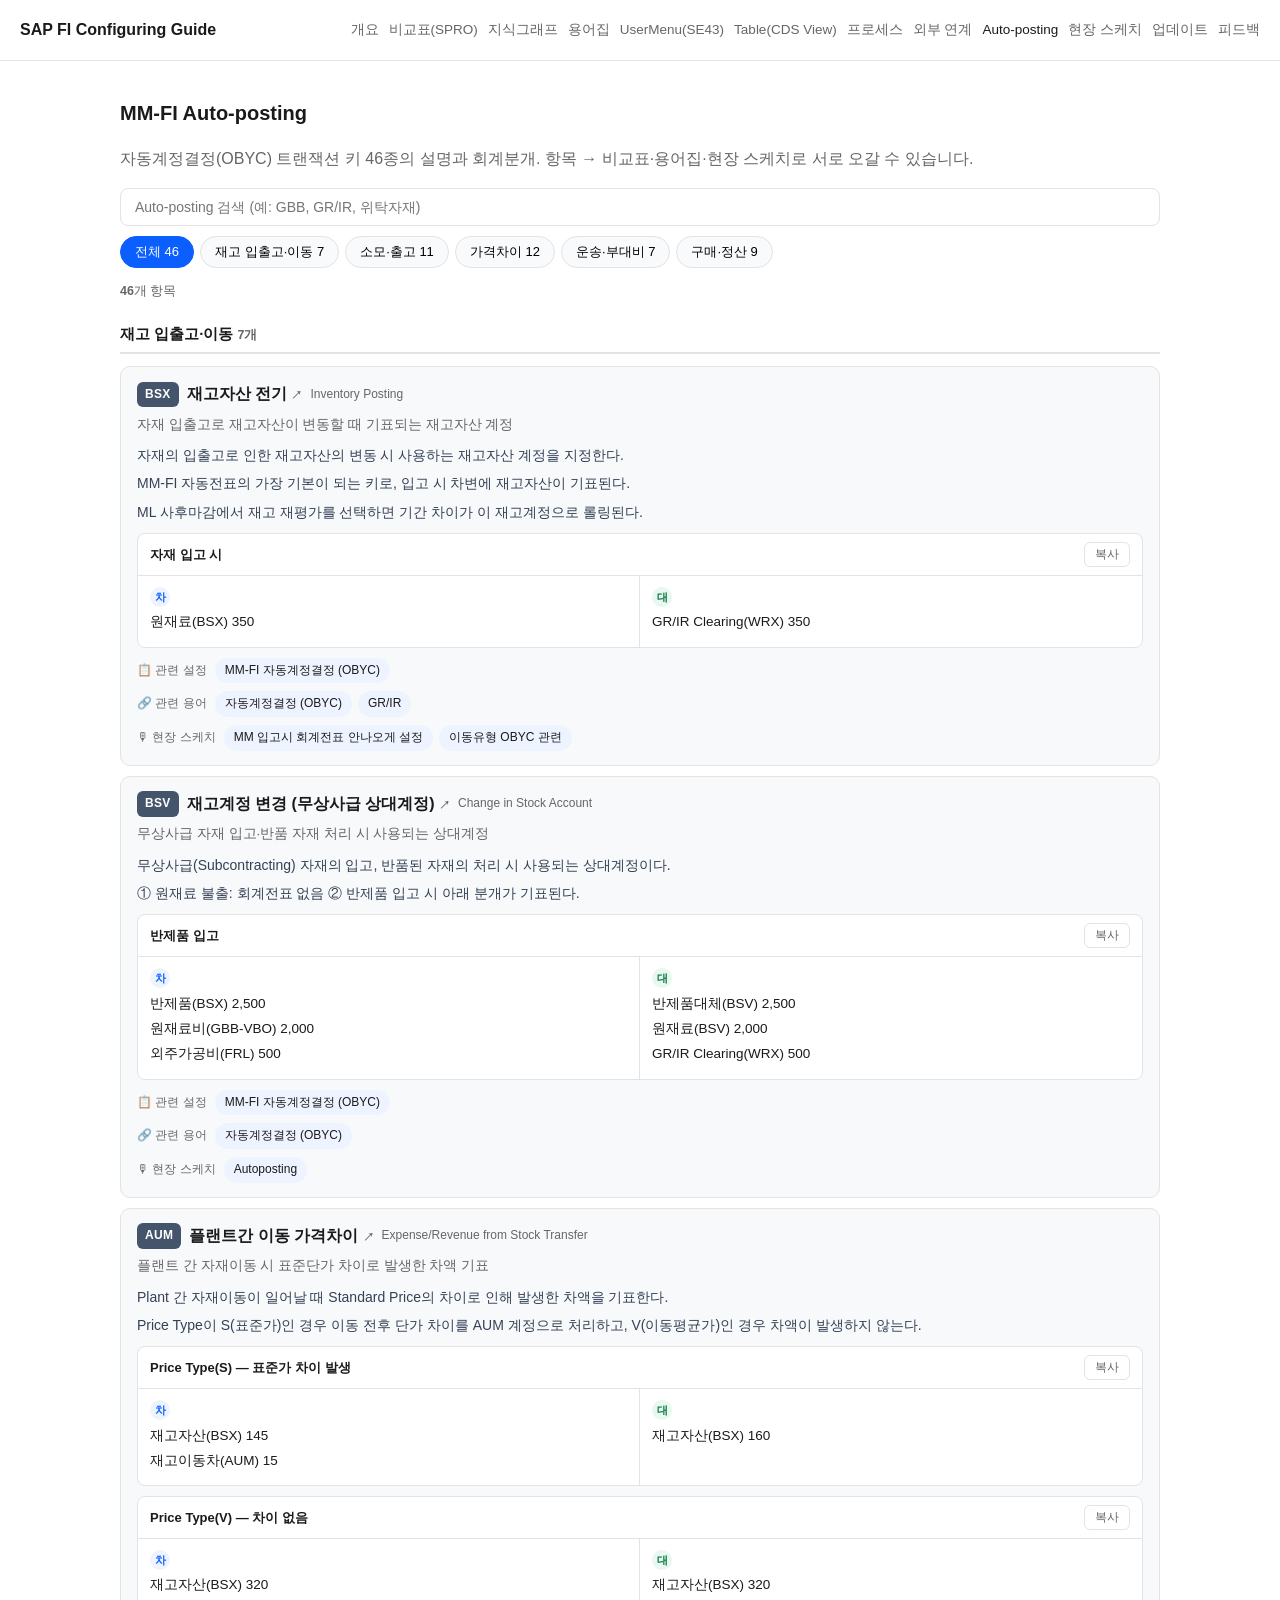
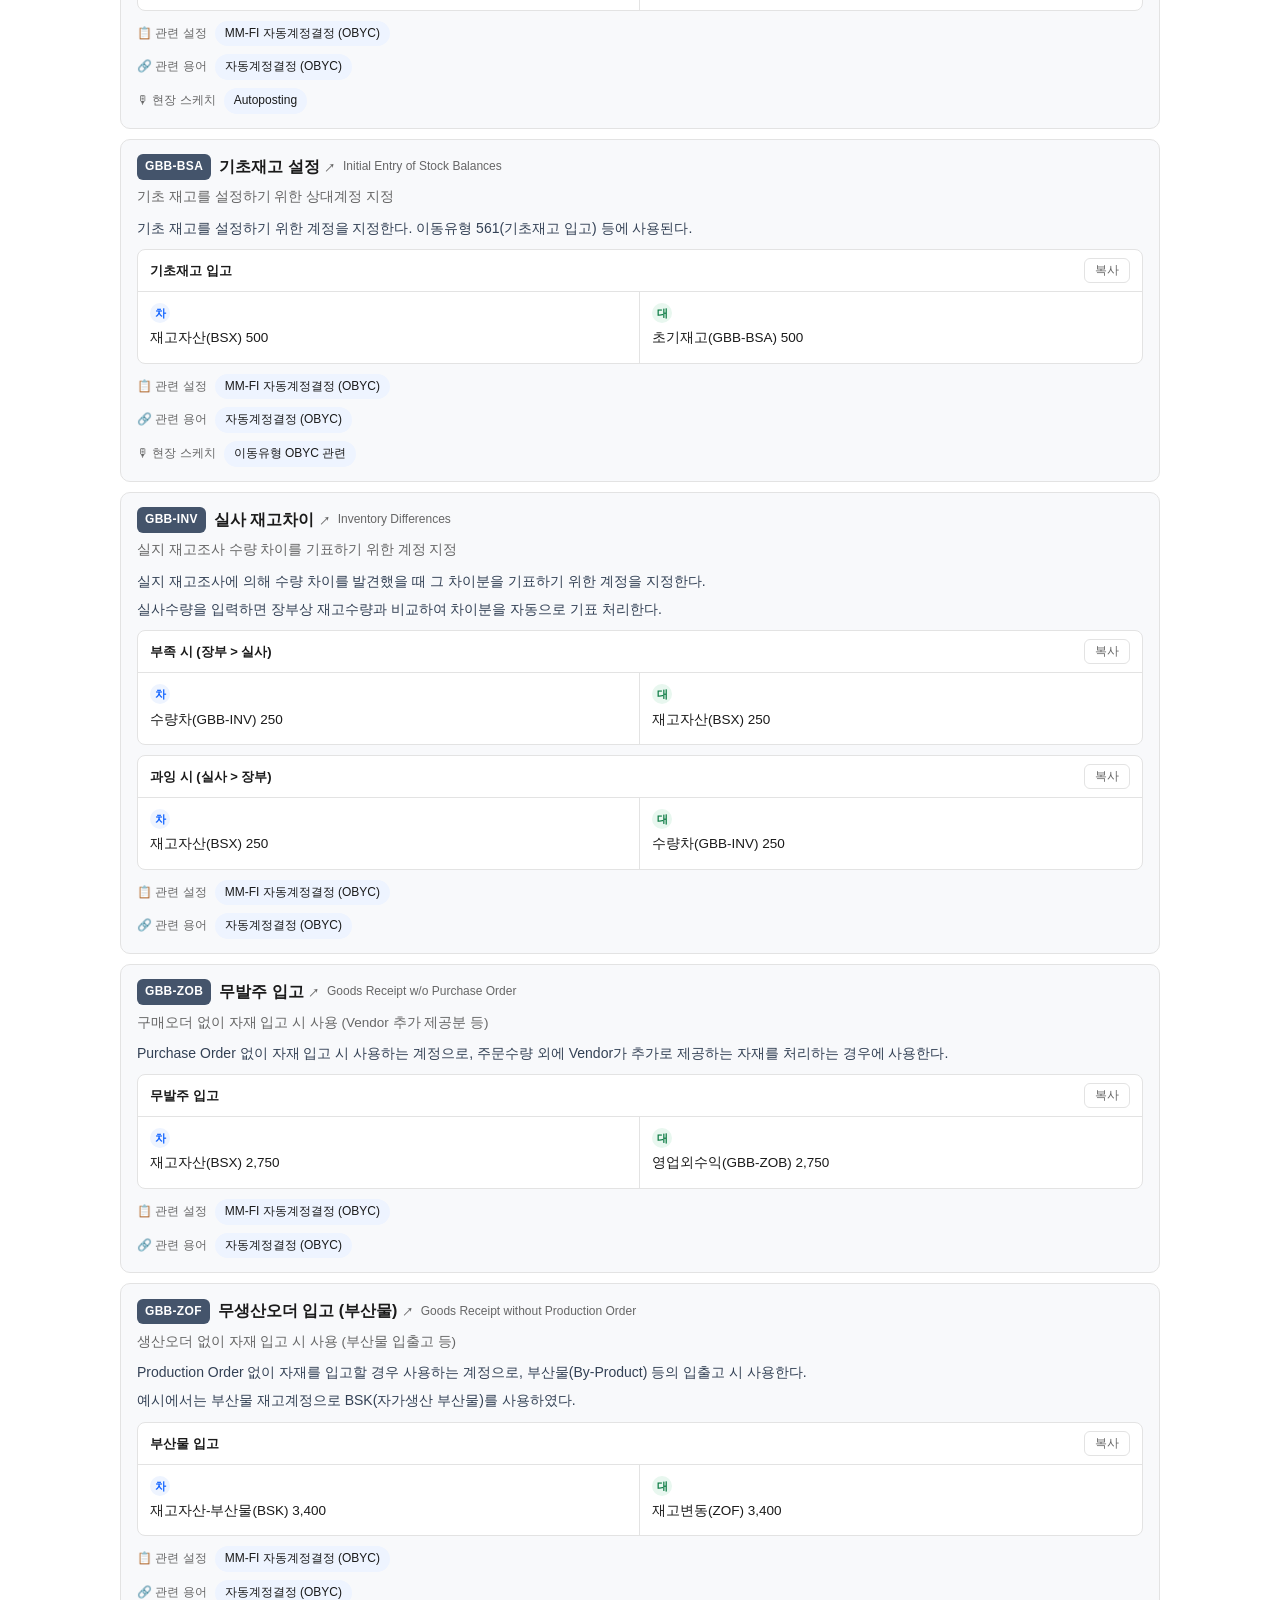
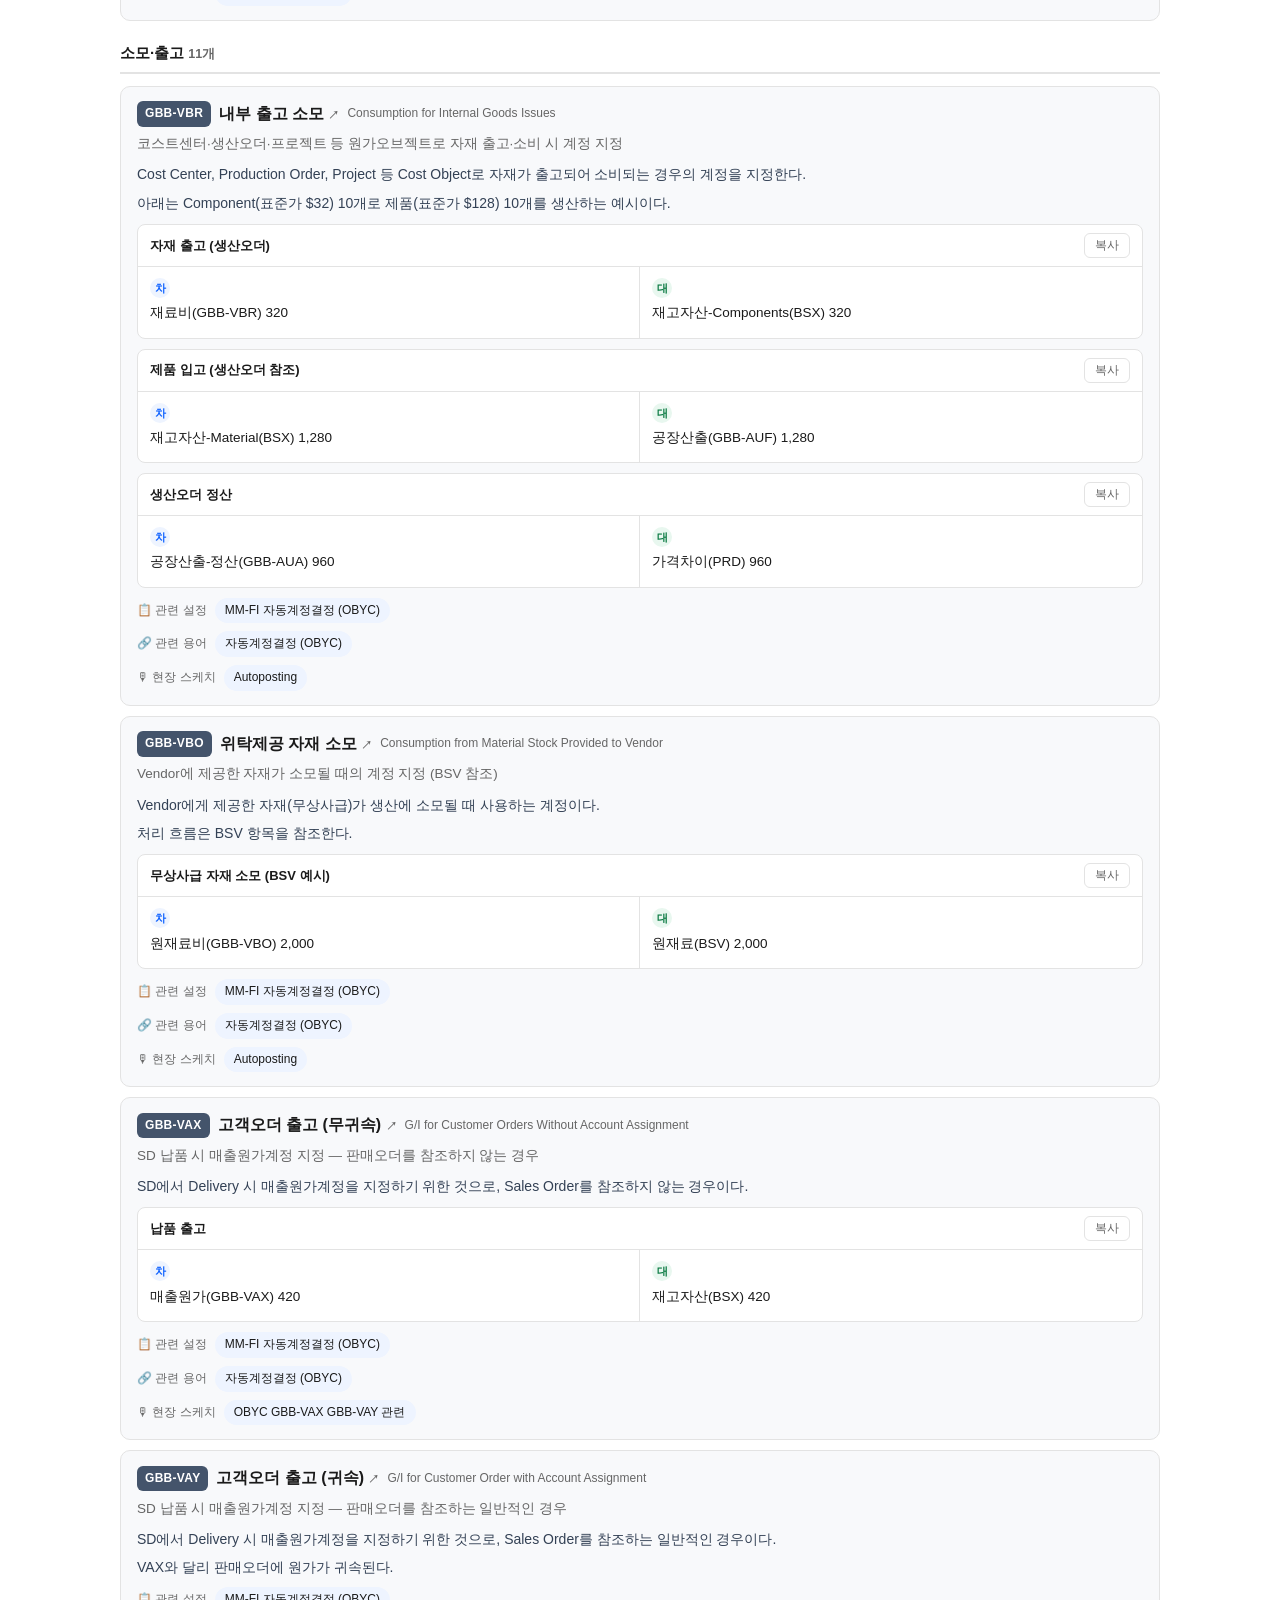
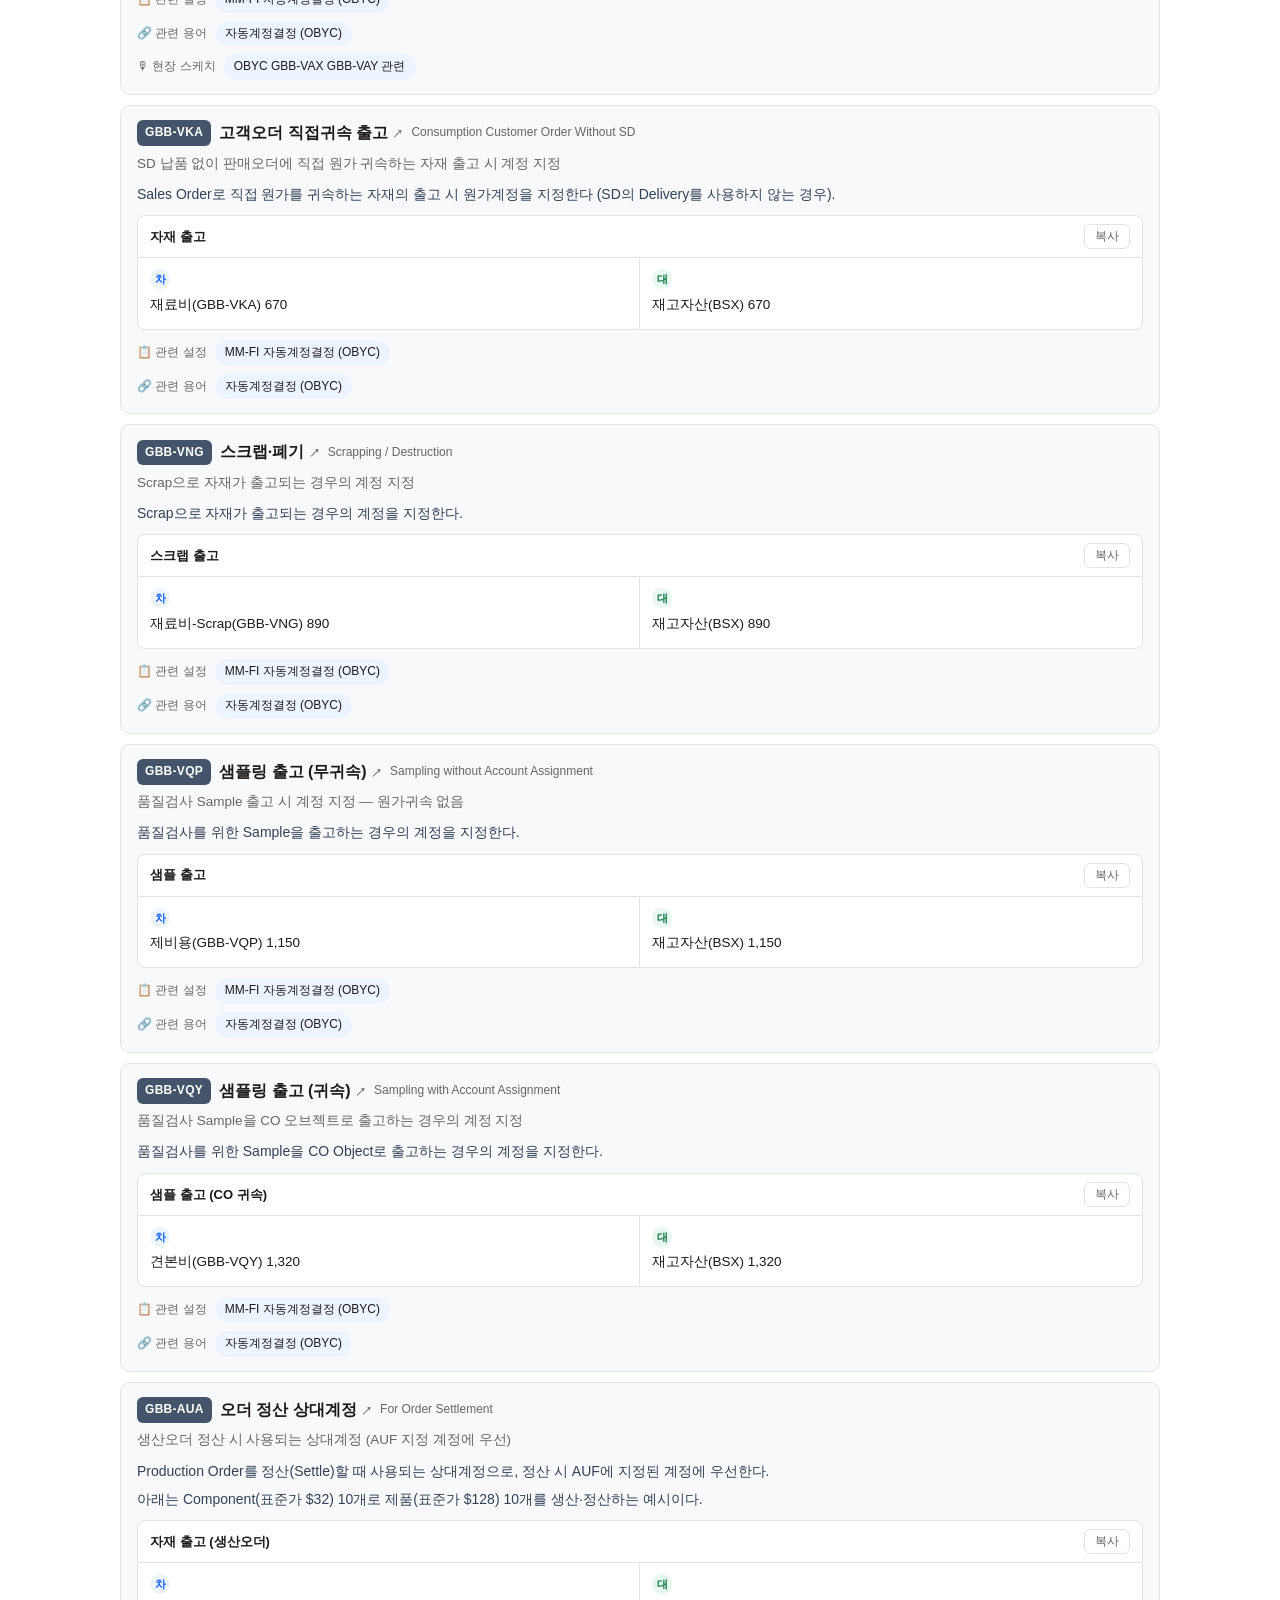
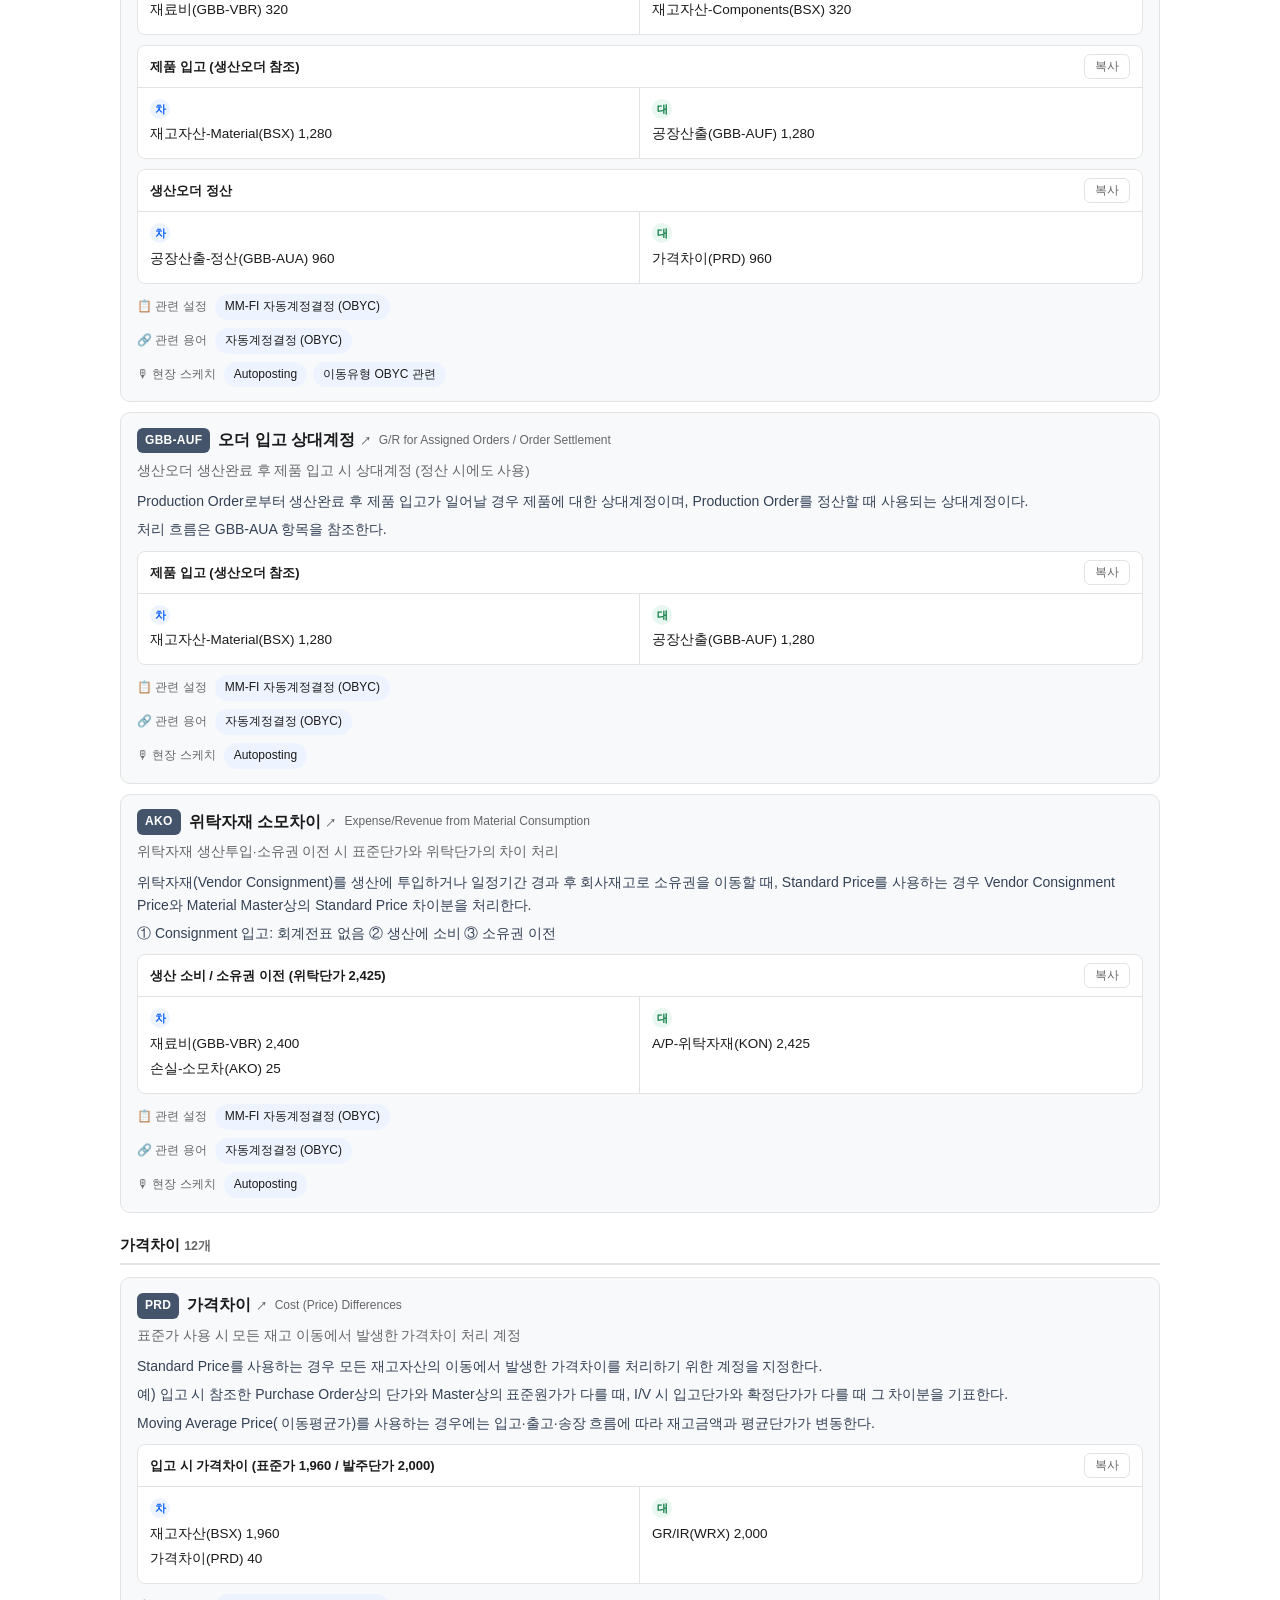
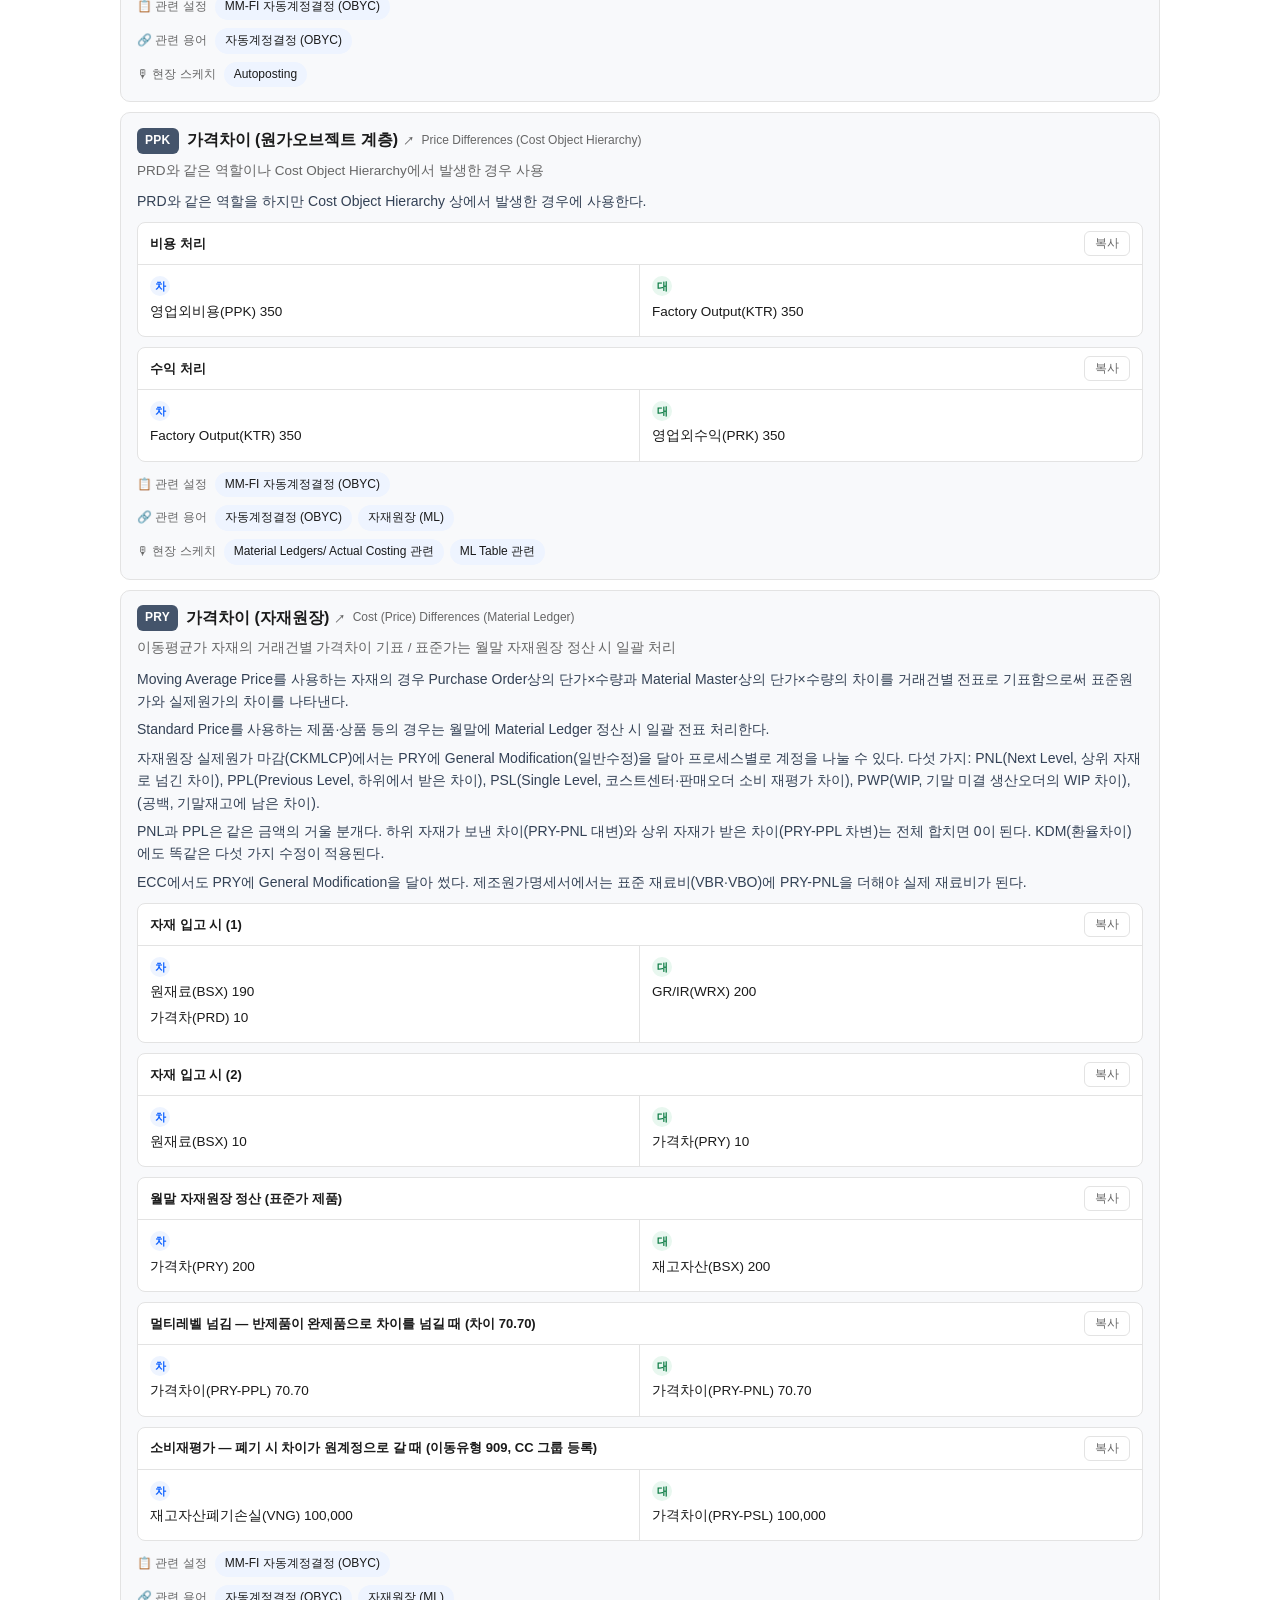
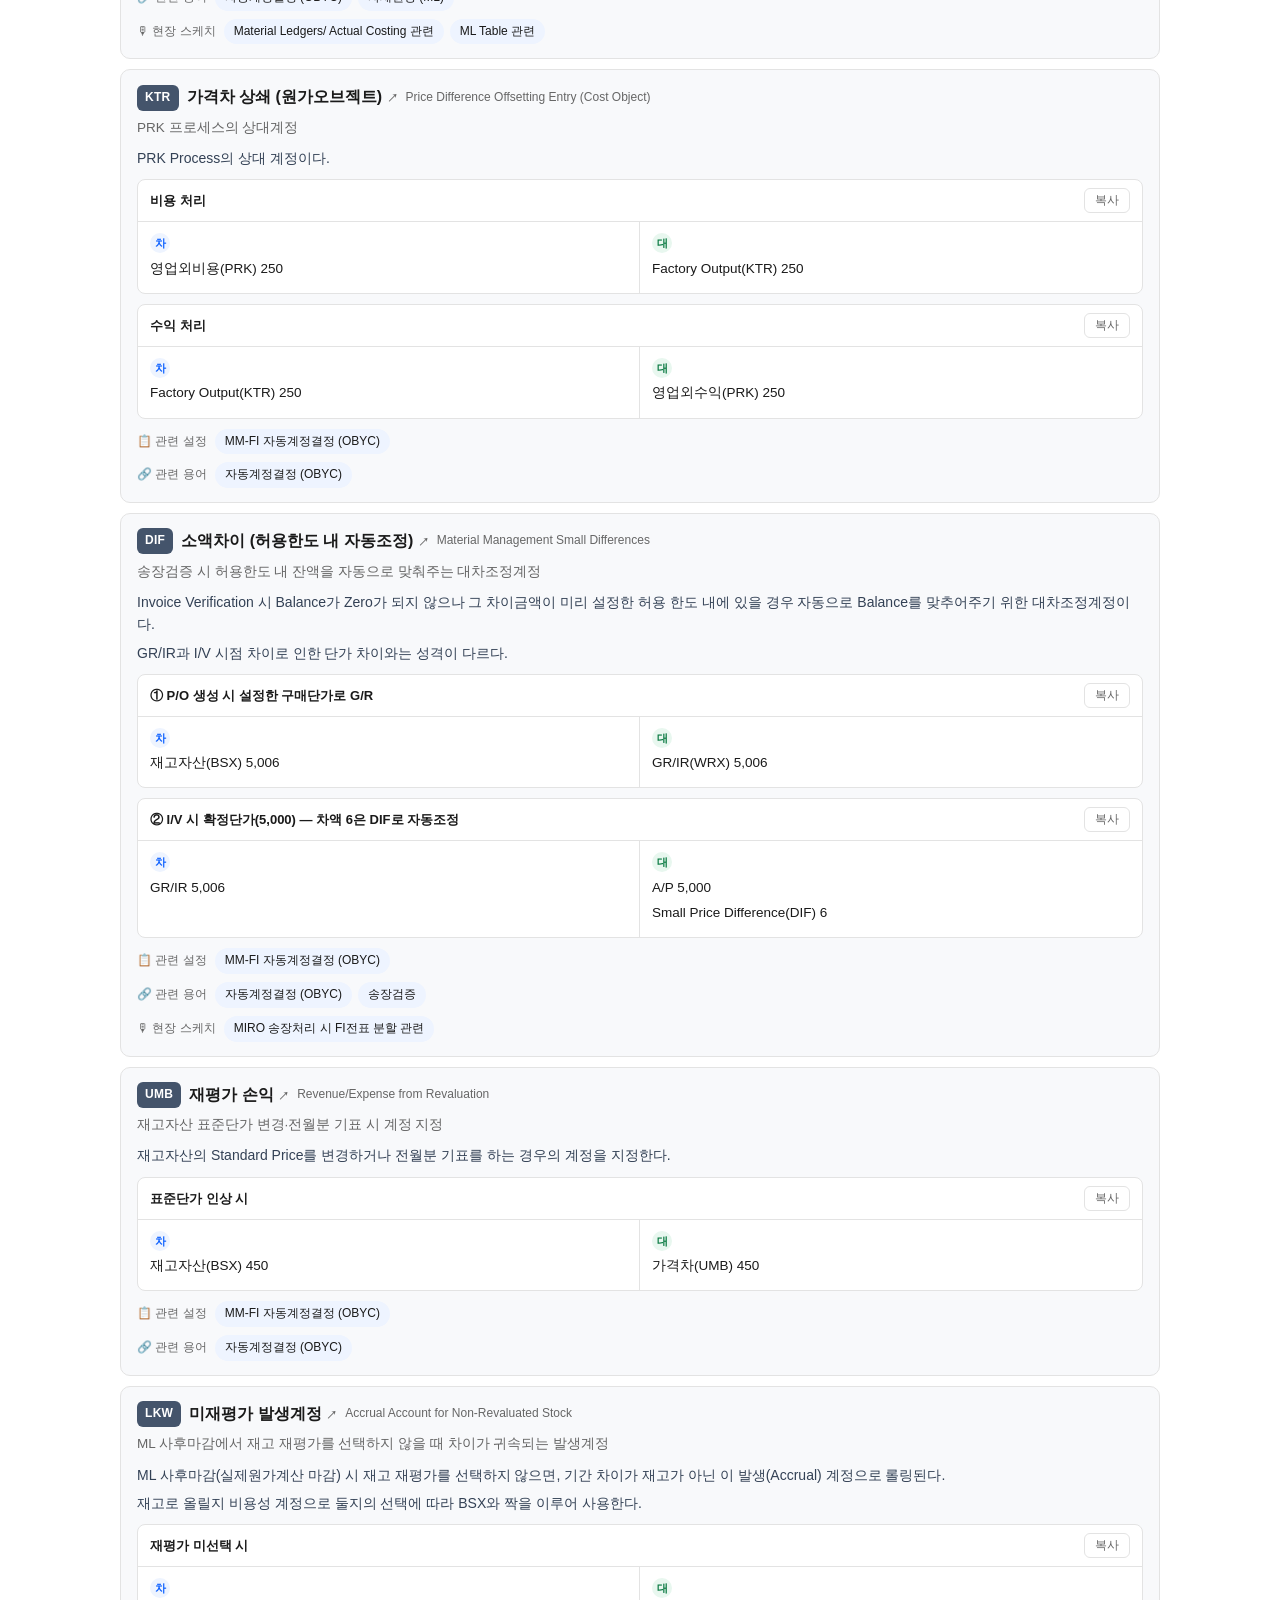
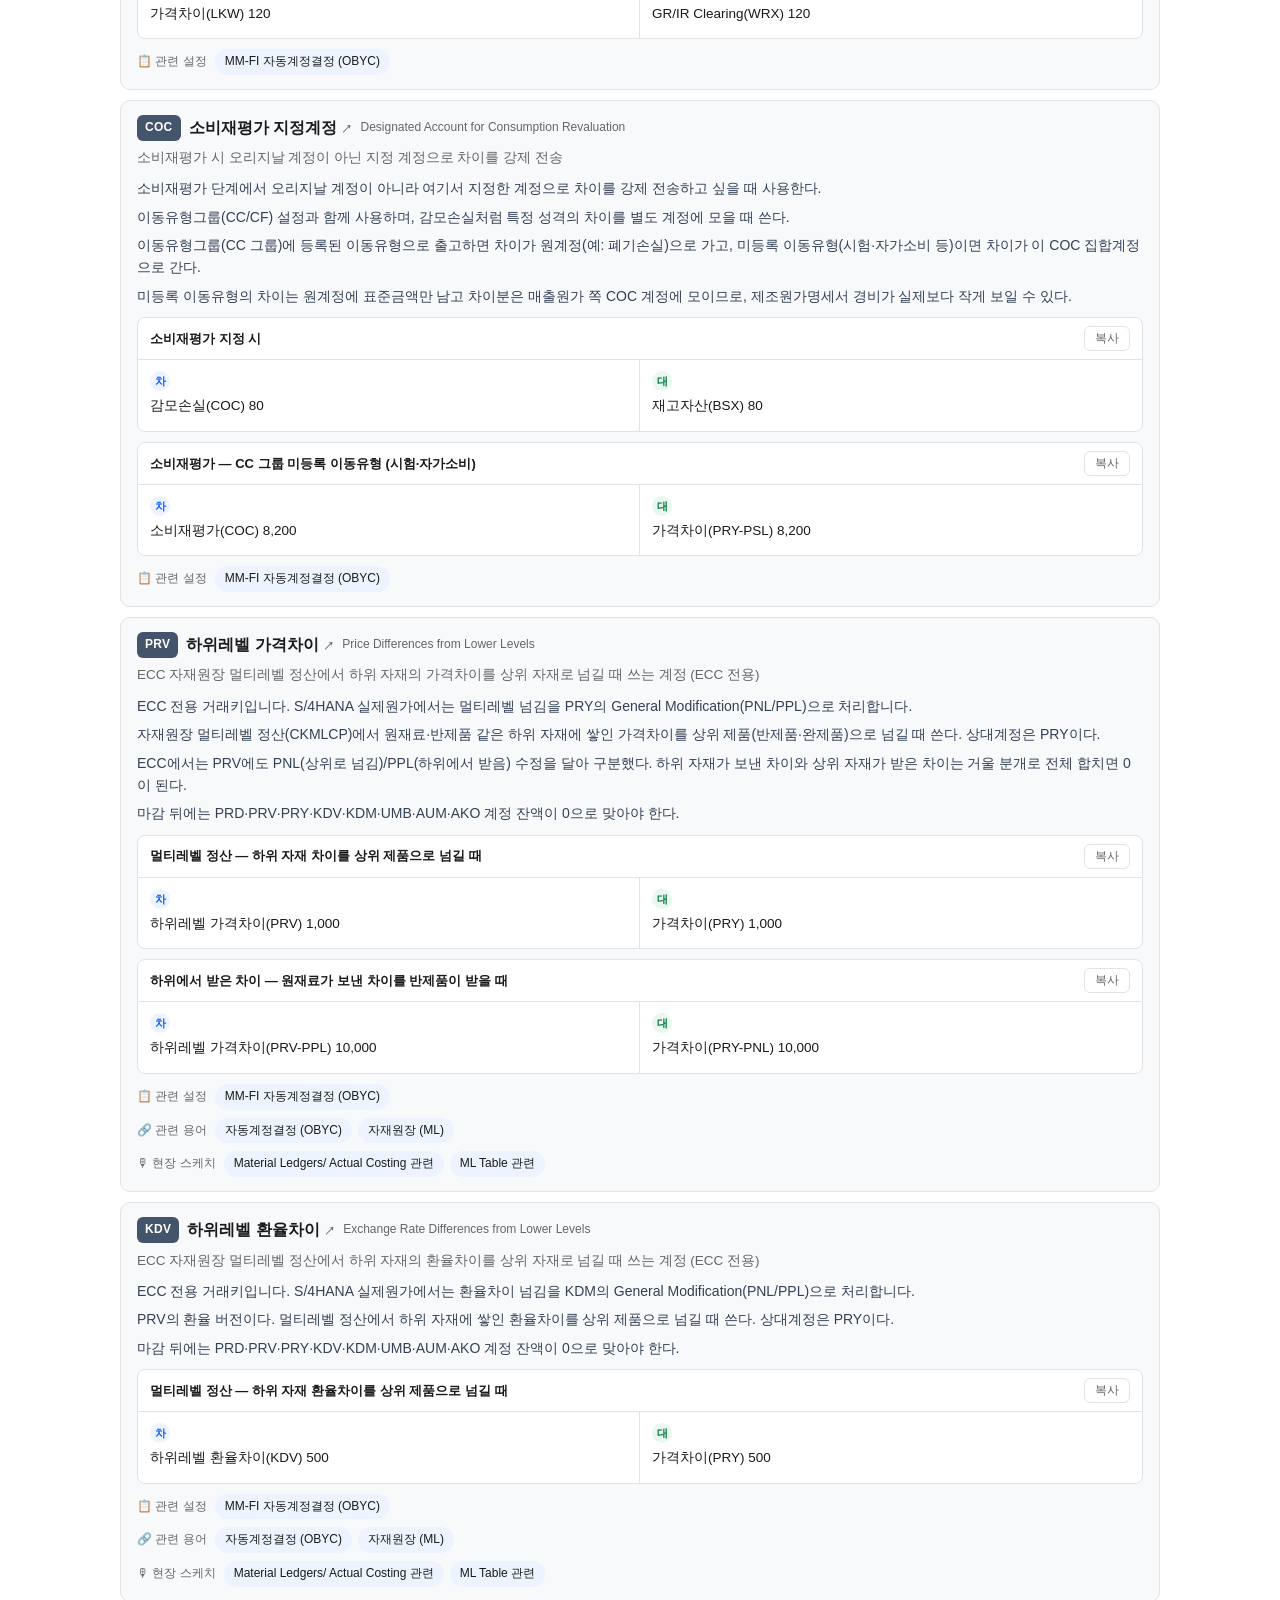
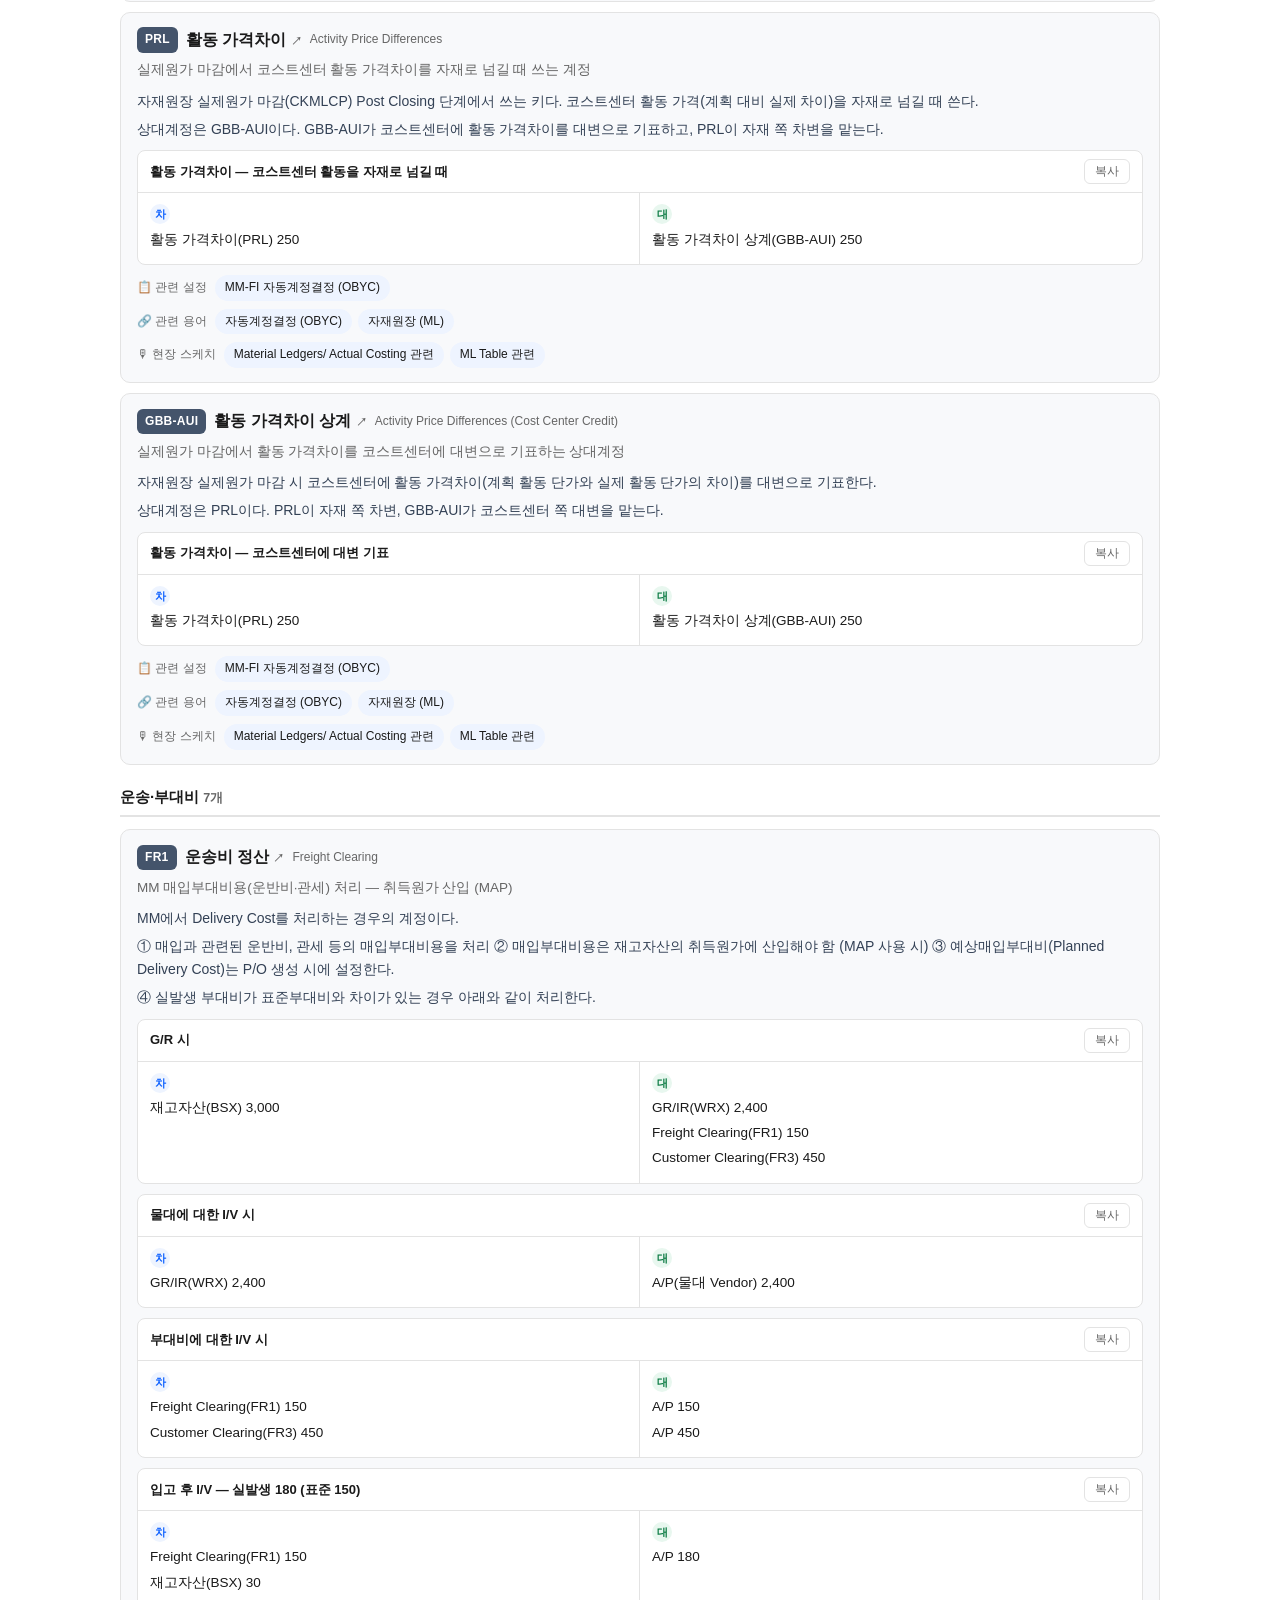
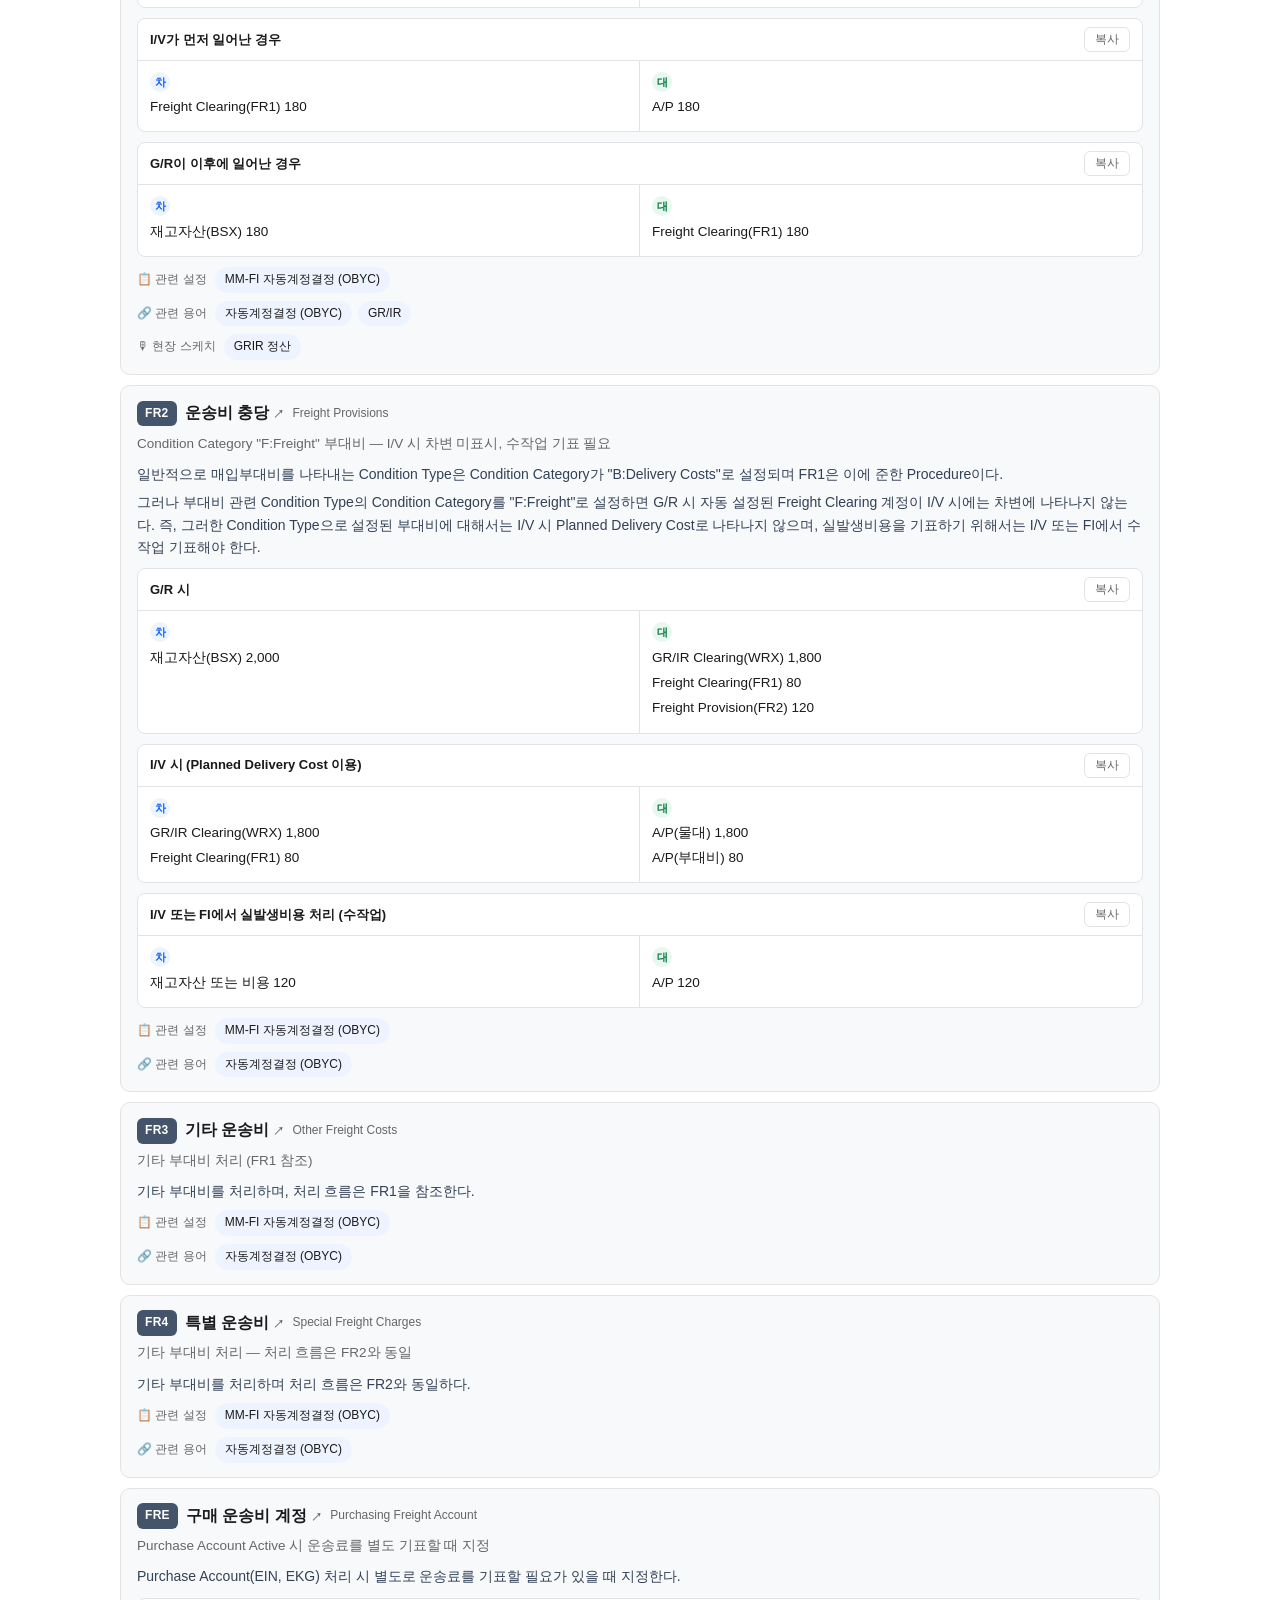
==== commit 110d3703: "Auto-posting 자재원장 가격차이 보강 (PRV·KDV·PRL·GBB-AUI 신규, PRY General Modification)" ====
--- a/autoposting.html
+++ b/autoposting.html
@@ -8,7 +8,7 @@
 <!-- Google AdSense -->
 <script async src="https://pagead2.googlesyndication.com/pagead/js/adsbygoogle.js?client=ca-pub-9919904969420259" crossorigin="anonymous"></script>
 <link rel="stylesheet" href="style.css?v=20261020c">
-<script src="autoposting.js?v=20261118a"></script>
+<script src="autoposting.js?v=20261119a"></script>
 <style>
 .ap-search { display: flex; gap: 8px; margin: 14px 0 6px; }
 .ap-search input { flex: 1; padding: 10px 14px; font-size: 14px; border: 1px solid var(--line); border-radius: 8px; }
@@ -78,7 +78,7 @@
 
 <main class="wrap">
   <h2 class="section">MM-FI Auto-posting</h2>
-  <p class="lead">자동계정결정(OBYC) 트랜잭션 키 42종의 설명과 회계분개. 항목 → 비교표·용어집·현장 스케치로 서로 오갈 수 있습니다.</p>
+  <p class="lead">자동계정결정(OBYC) 트랜잭션 키 46종의 설명과 회계분개. 항목 → 비교표·용어집·현장 스케치로 서로 오갈 수 있습니다.</p>
   <div class="ap-search">
     <input id="aq" type="search" placeholder="Auto-posting 검색 (예: GBB, GR/IR, 위탁자재)" aria-label="Auto-posting 검색">
   </div>
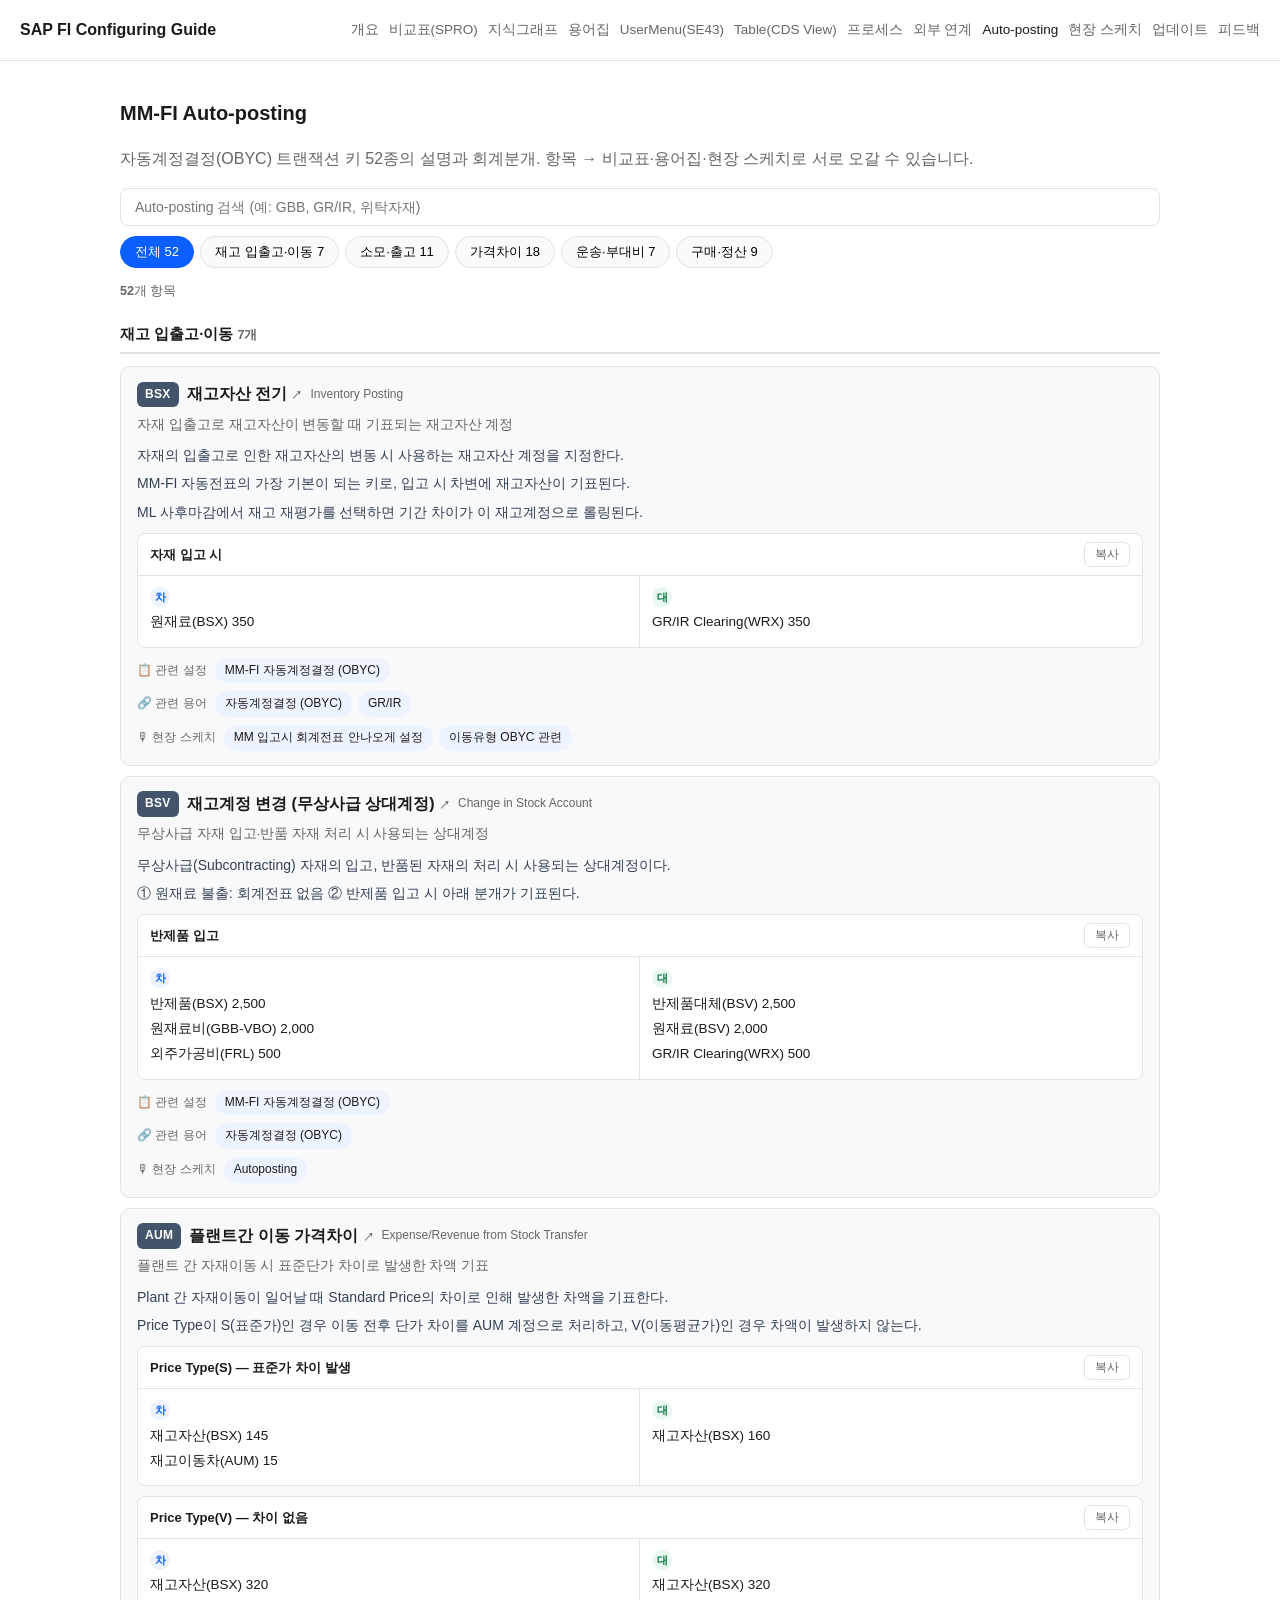
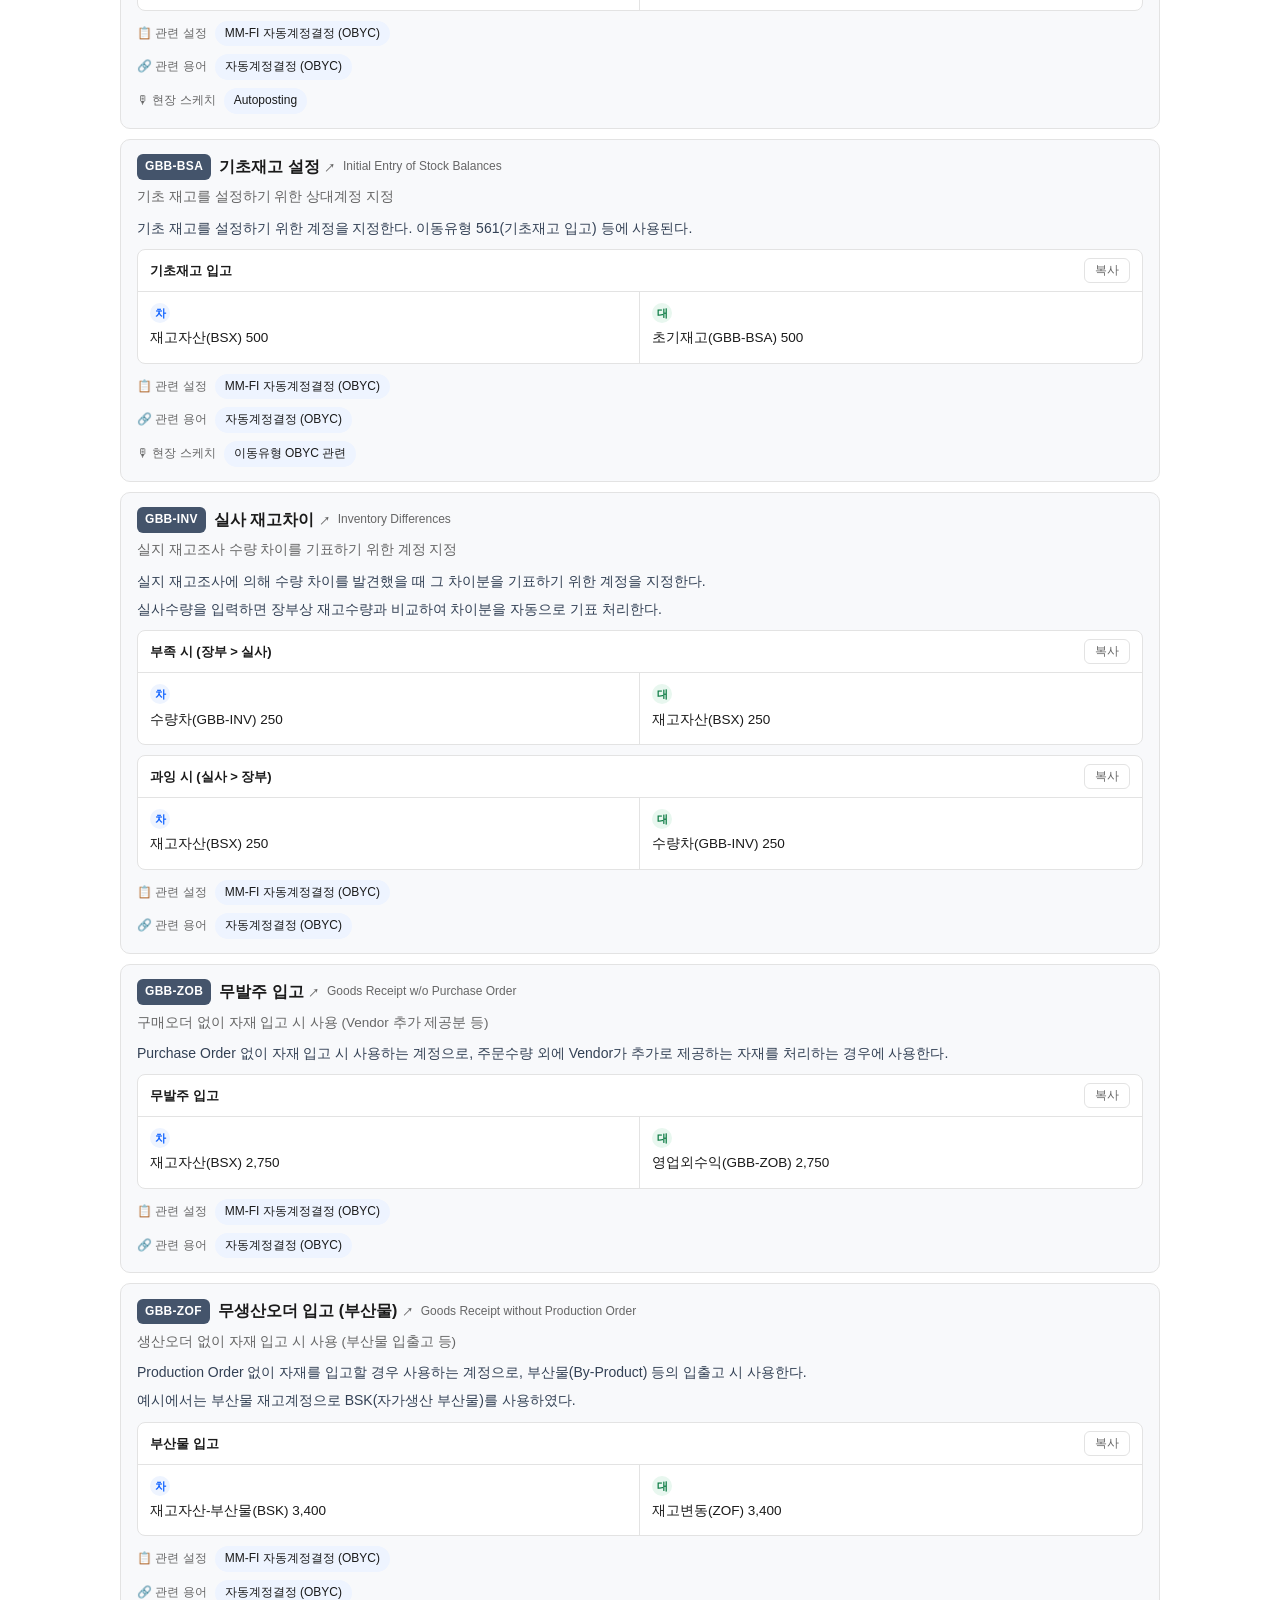
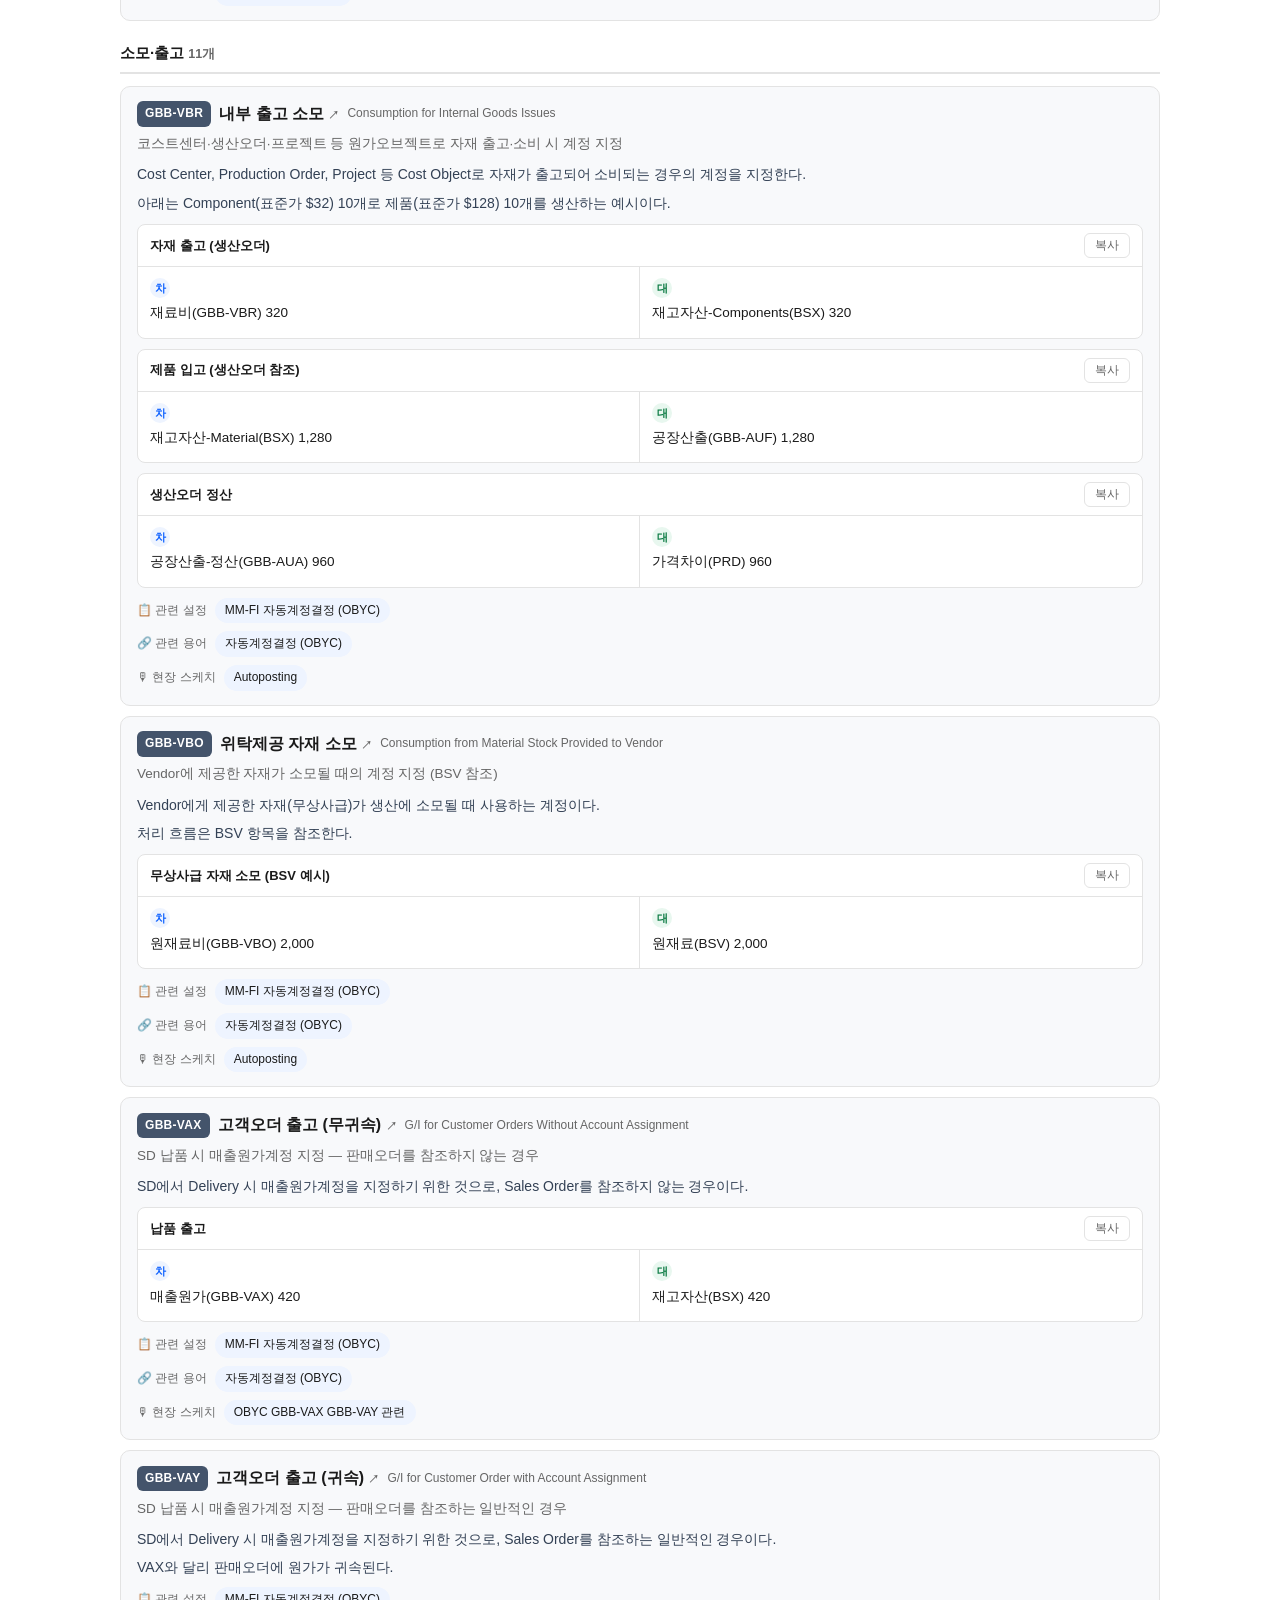
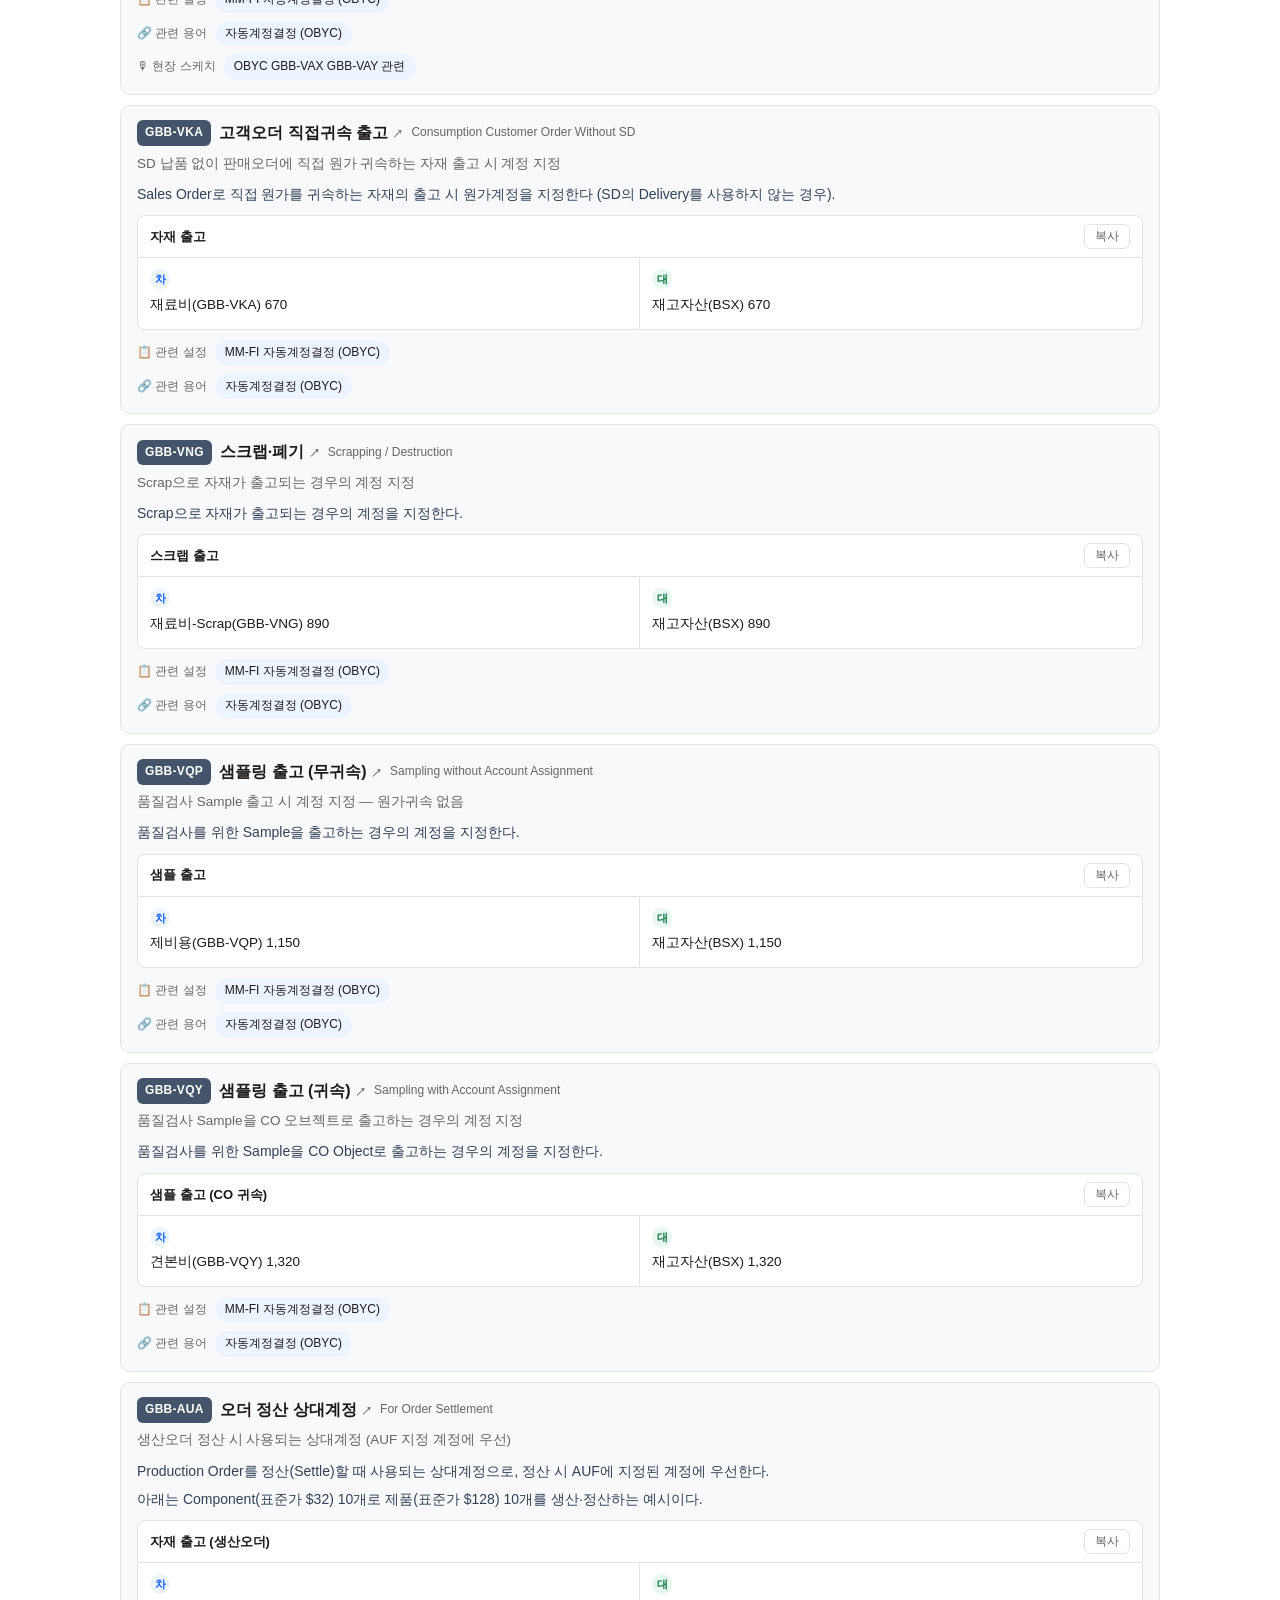
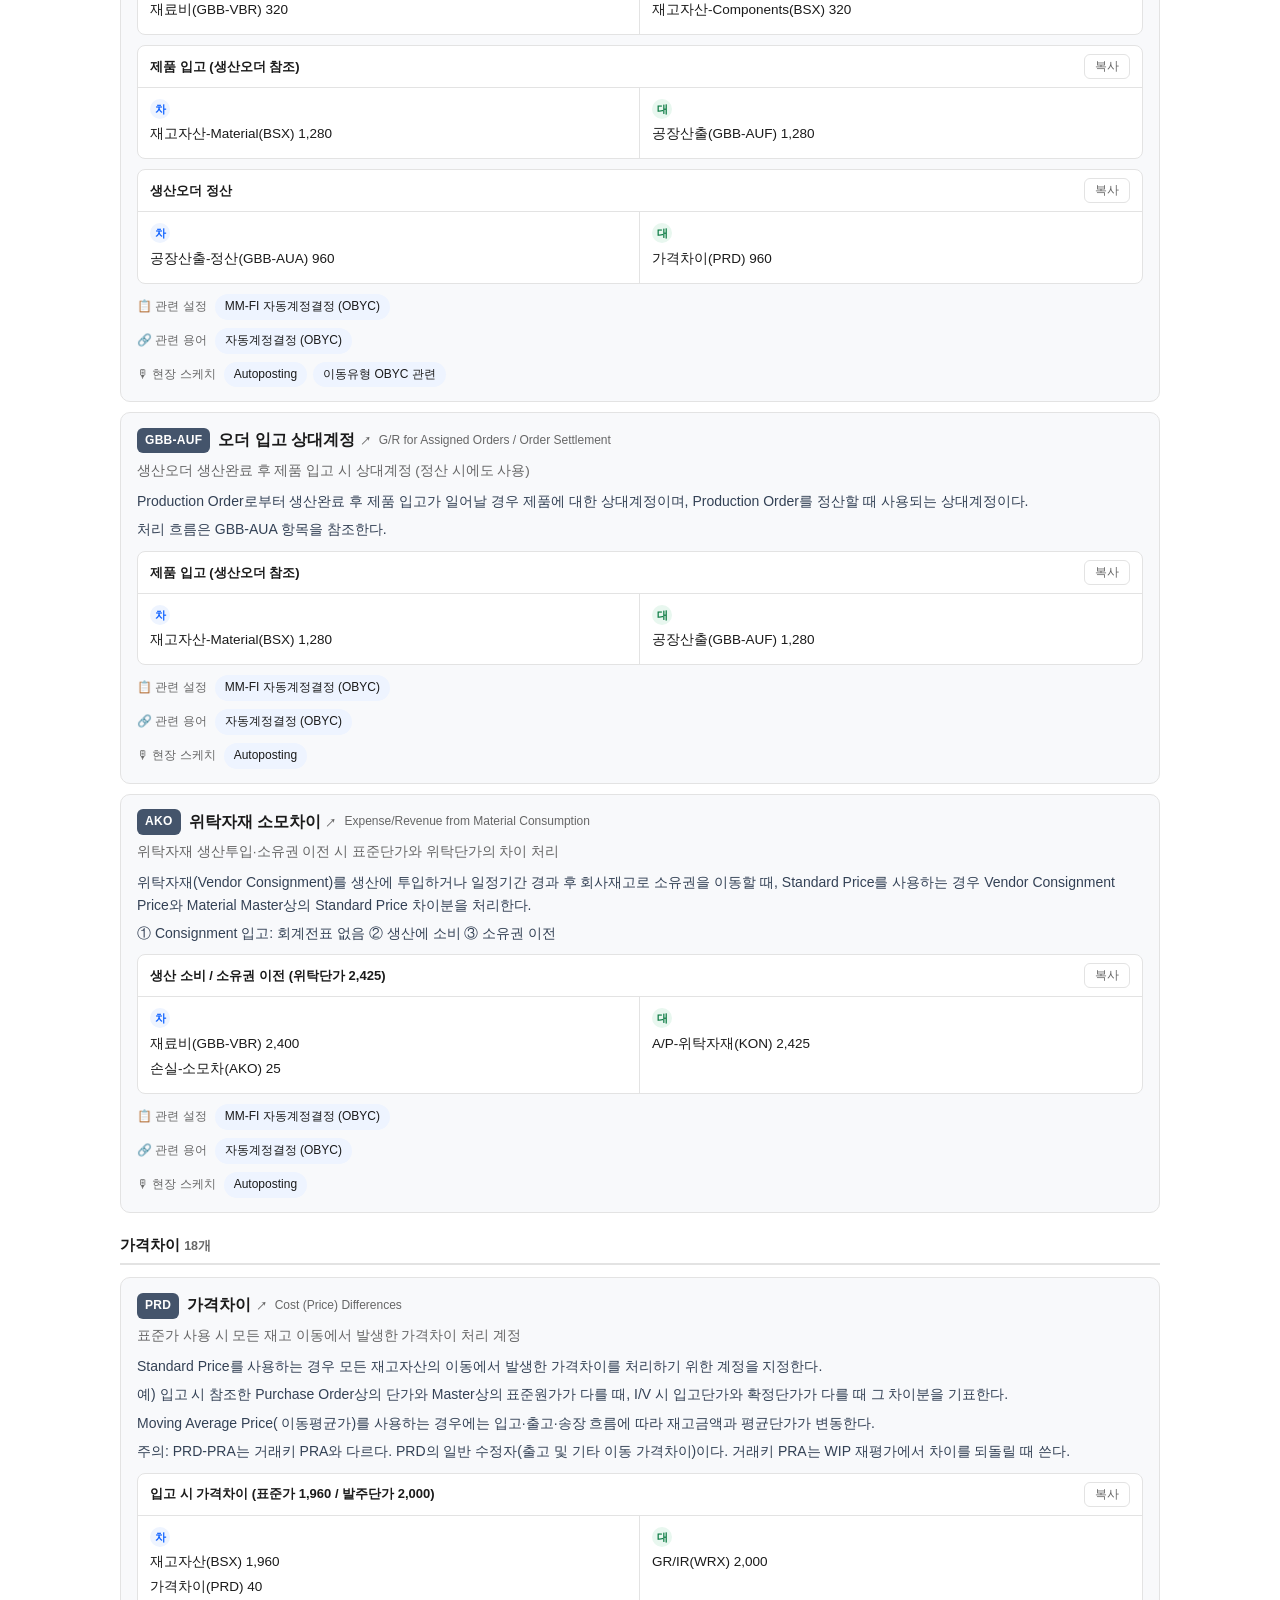
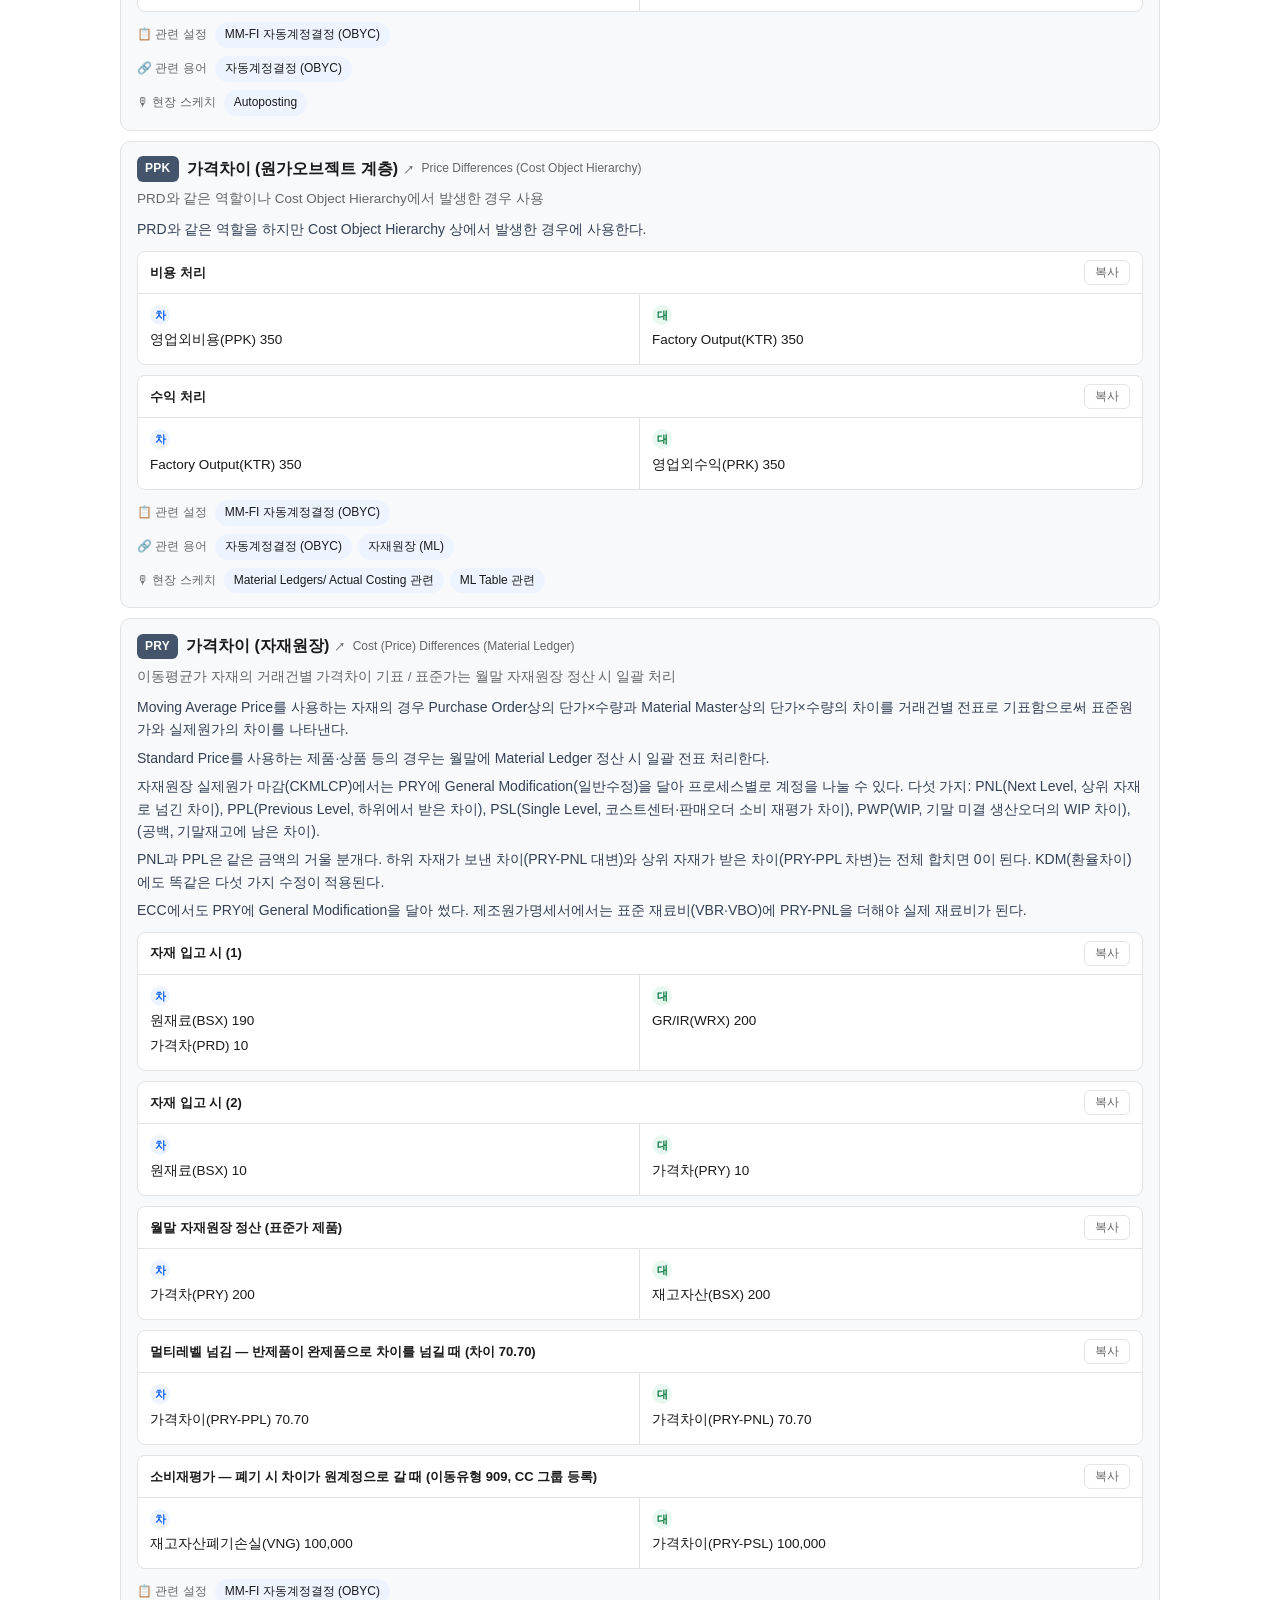
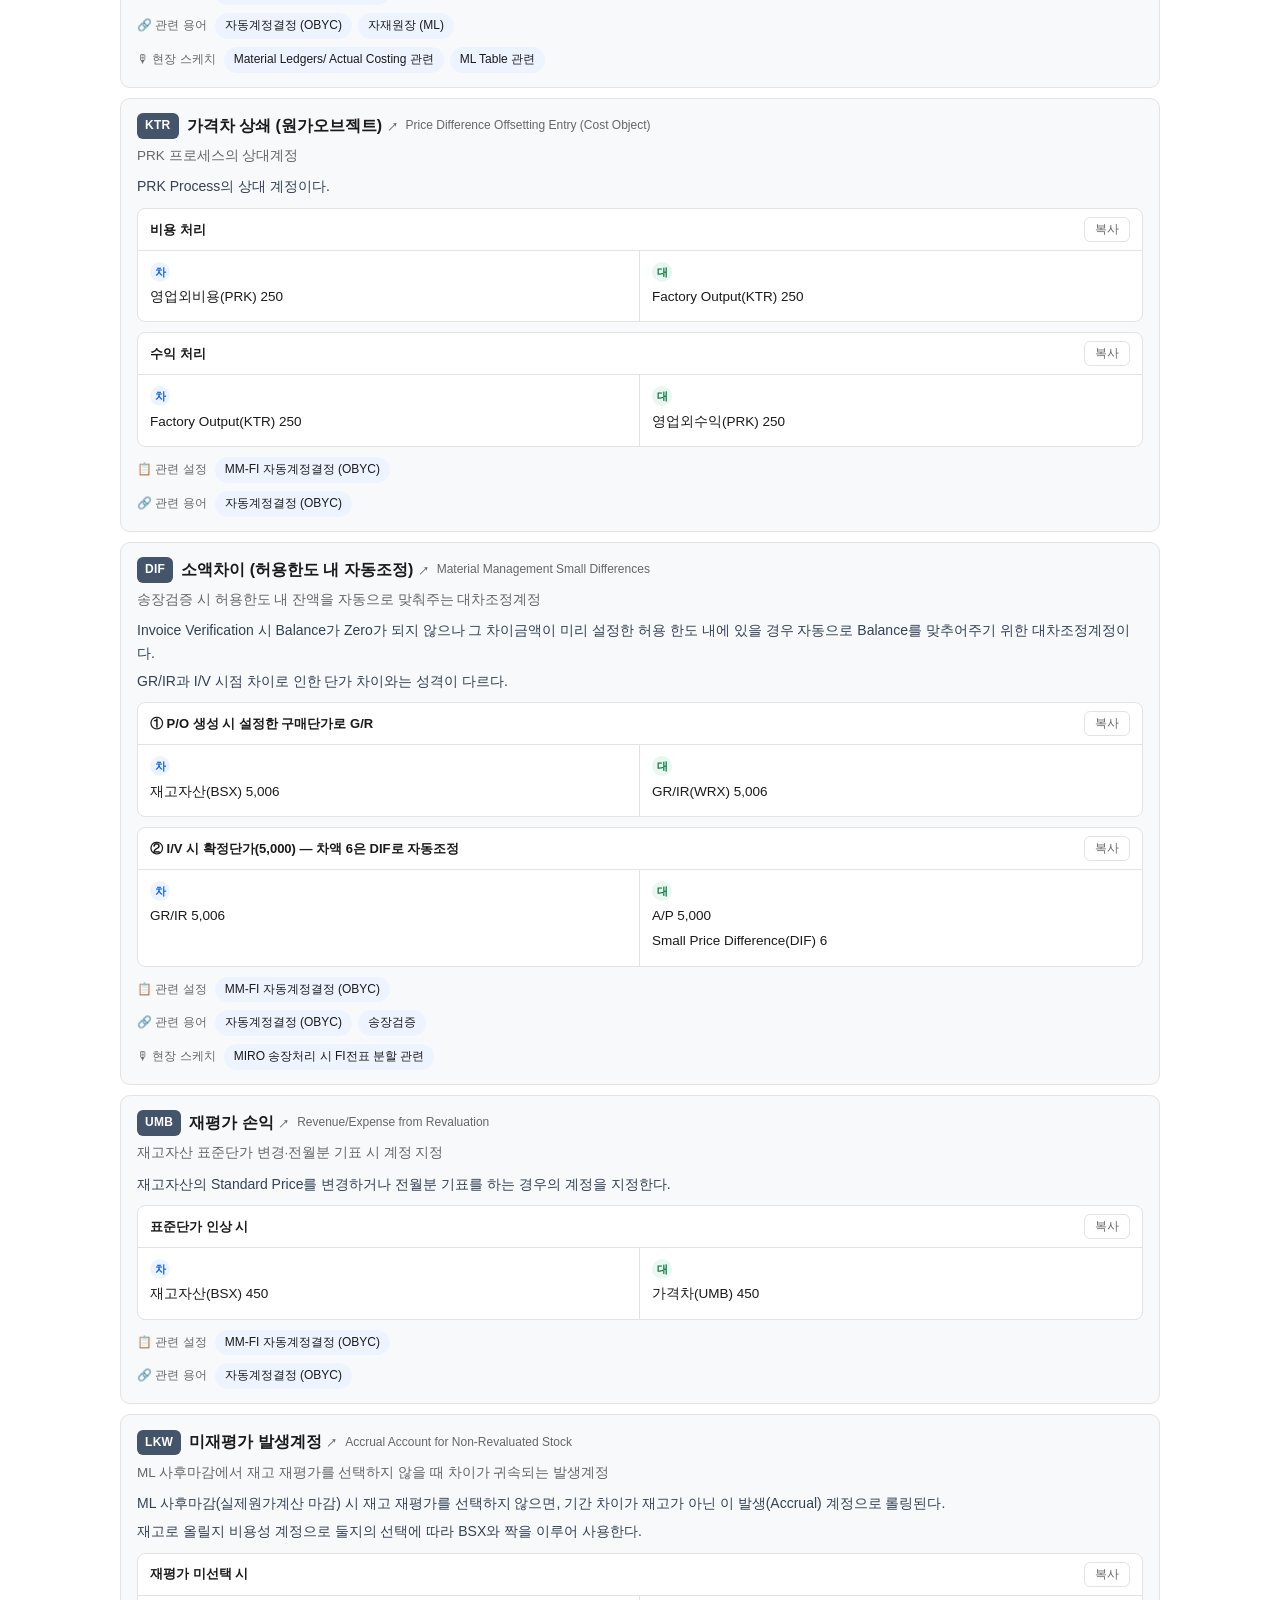
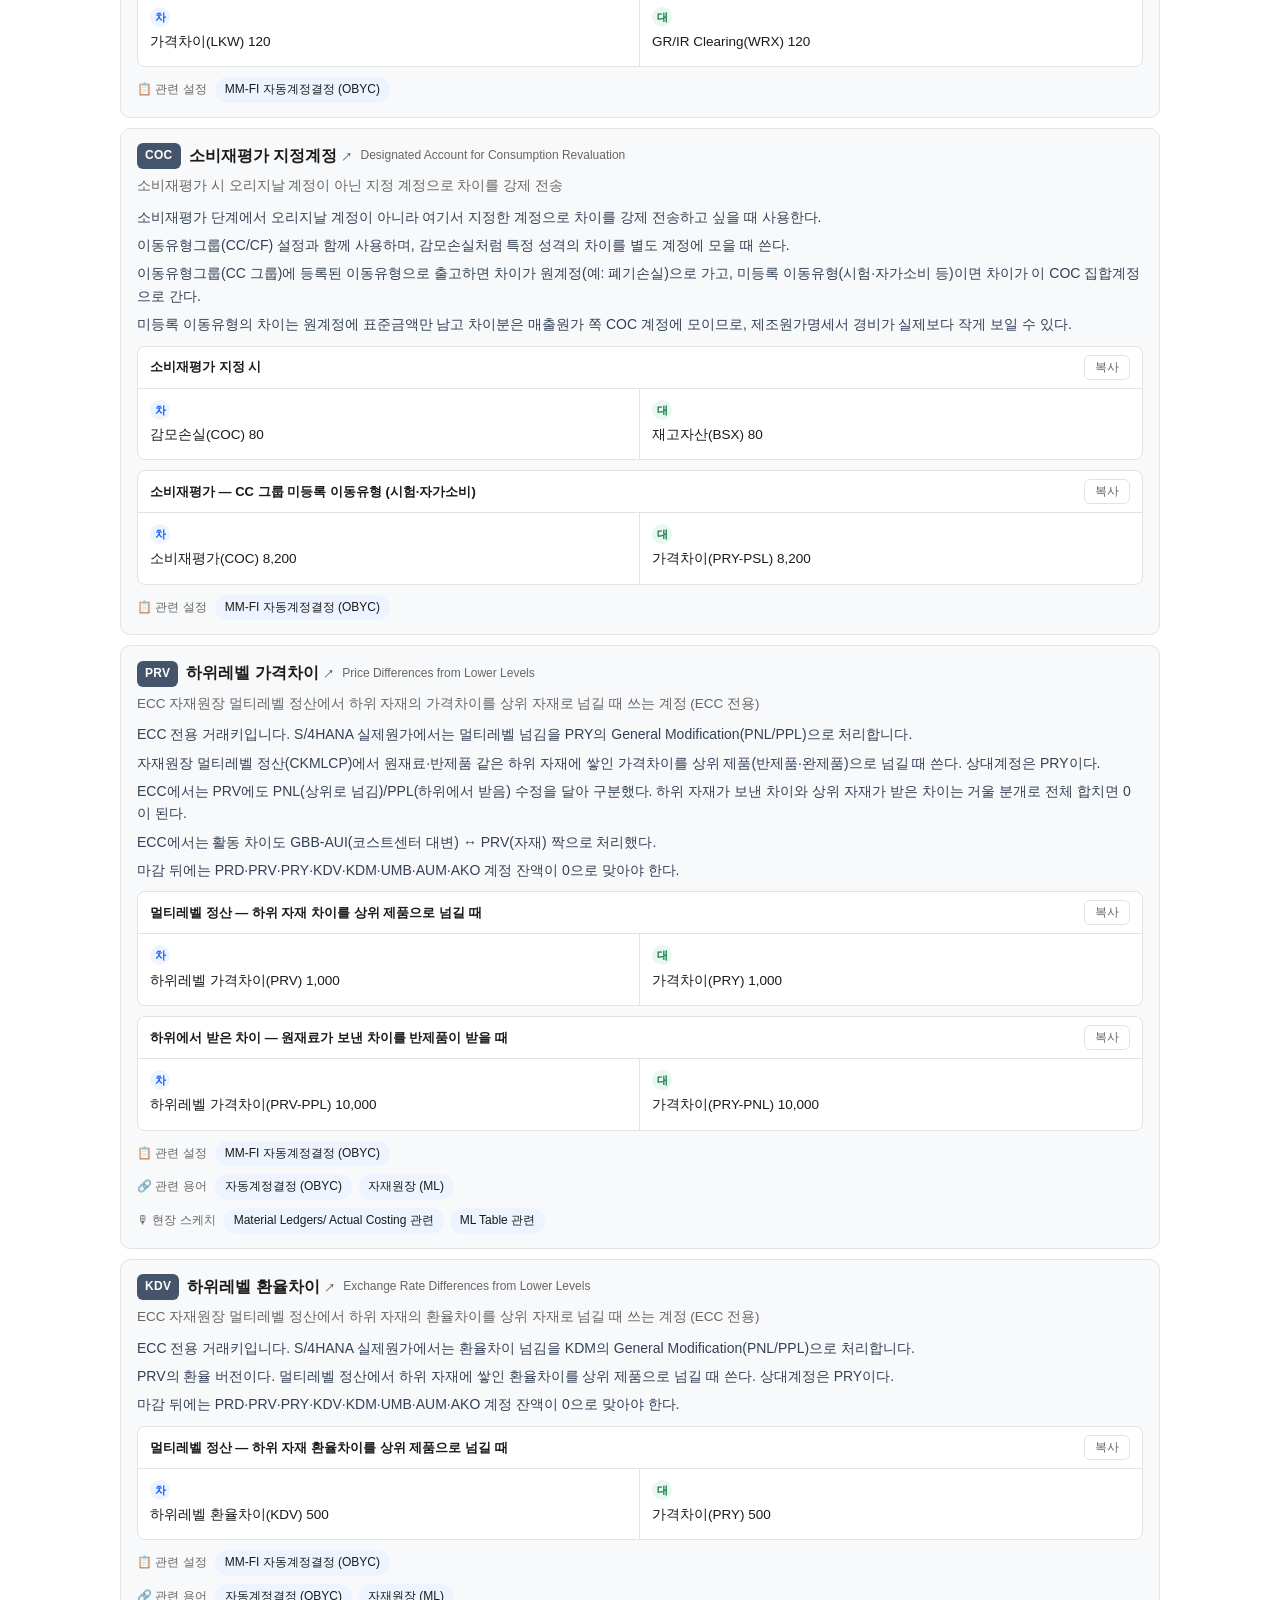
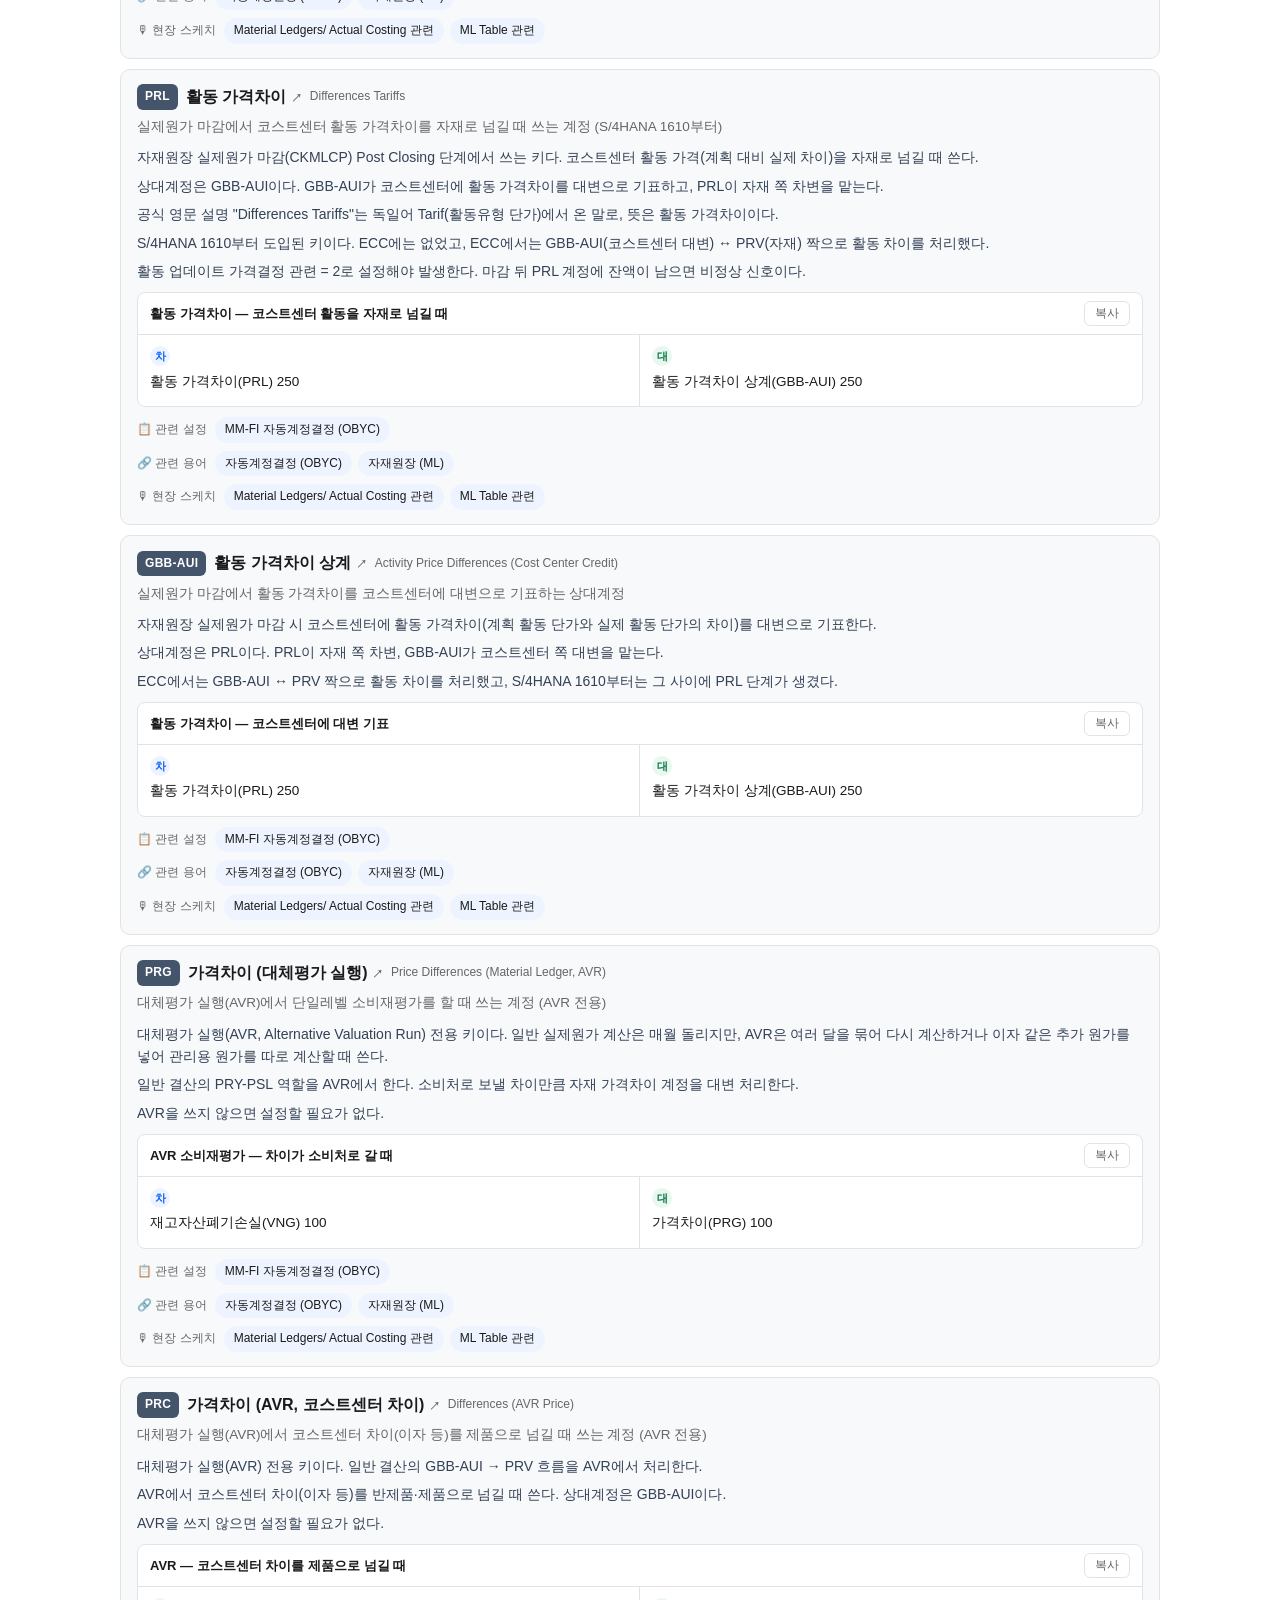
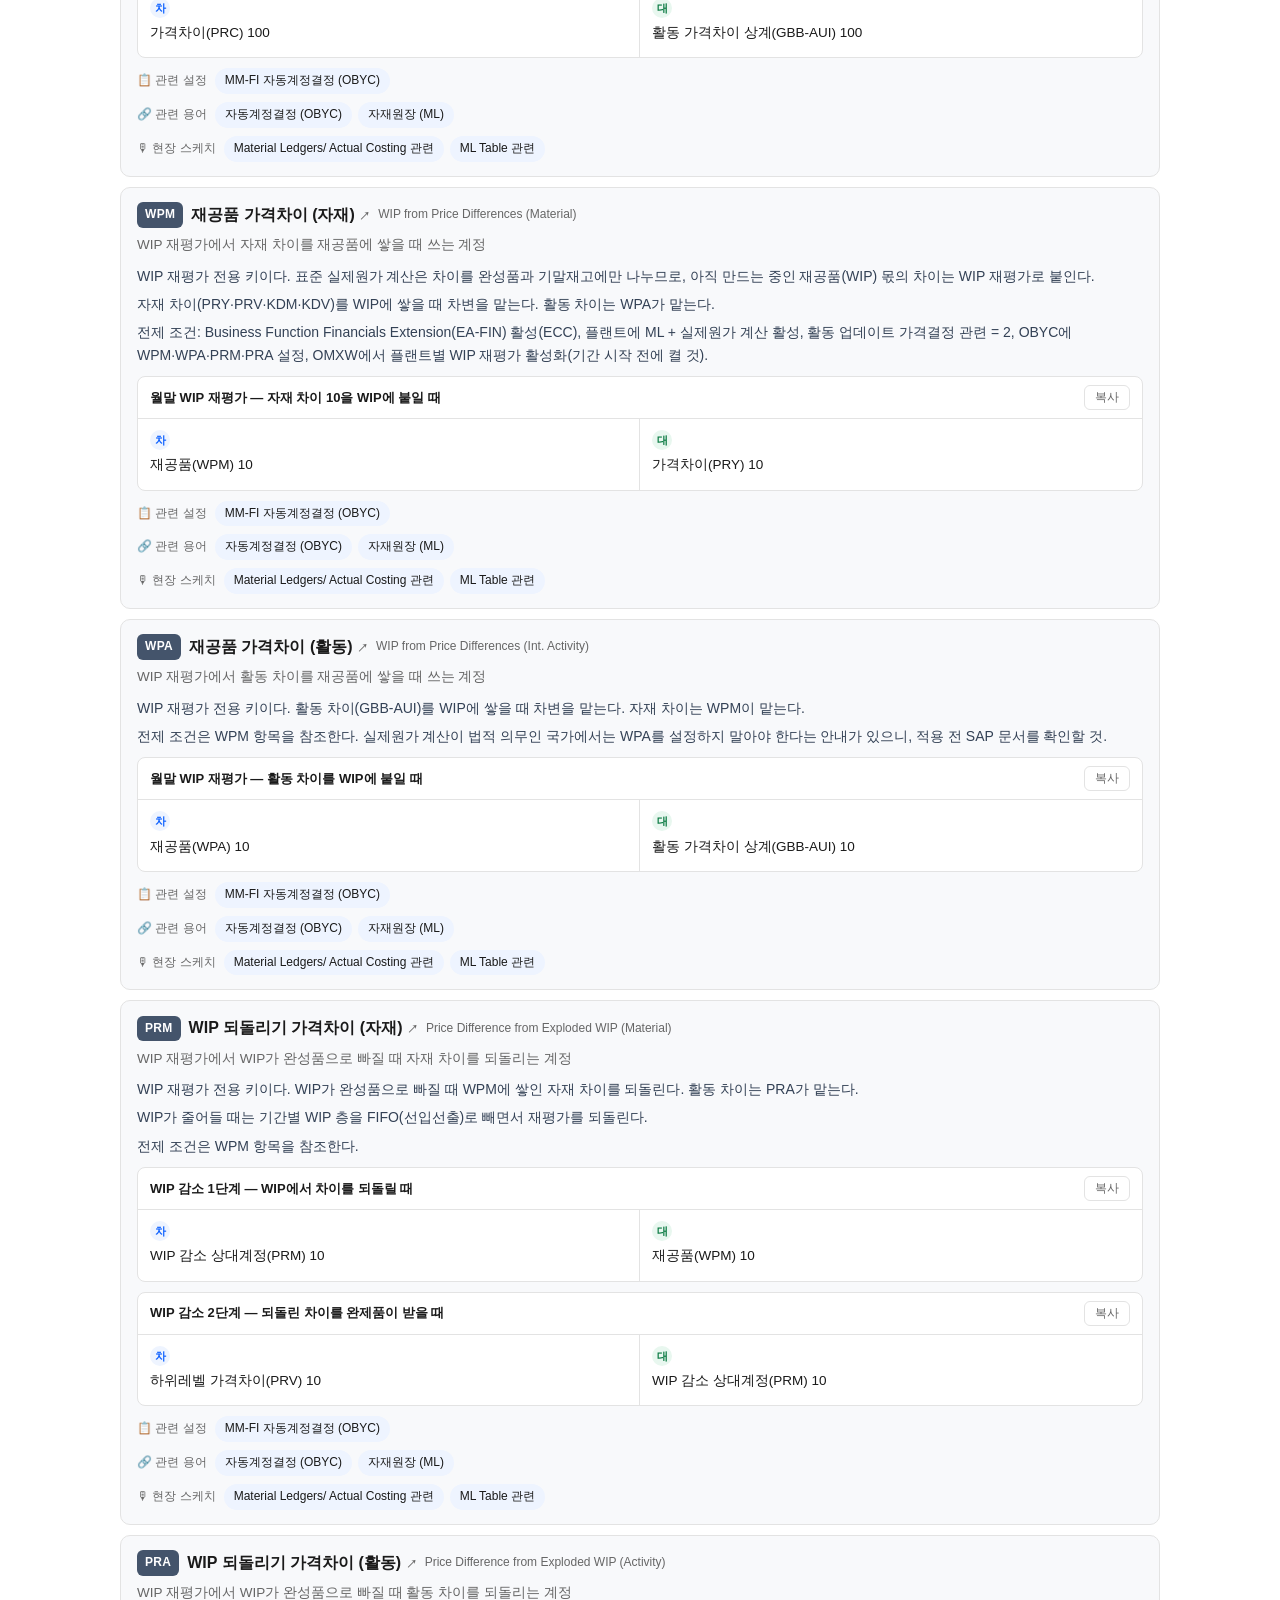
==== commit 544adf74: "Auto-posting 추가 거래키 보강 (PRG·PRC·WPM·WPA·PRM·PRA 신규, PRL 정정)" ====
--- a/autoposting.html
+++ b/autoposting.html
@@ -8,7 +8,7 @@
 <!-- Google AdSense -->
 <script async src="https://pagead2.googlesyndication.com/pagead/js/adsbygoogle.js?client=ca-pub-9919904969420259" crossorigin="anonymous"></script>
 <link rel="stylesheet" href="style.css?v=20261020c">
-<script src="autoposting.js?v=20261119a"></script>
+<script src="autoposting.js?v=20261119b"></script>
 <style>
 .ap-search { display: flex; gap: 8px; margin: 14px 0 6px; }
 .ap-search input { flex: 1; padding: 10px 14px; font-size: 14px; border: 1px solid var(--line); border-radius: 8px; }
@@ -78,7 +78,7 @@
 
 <main class="wrap">
   <h2 class="section">MM-FI Auto-posting</h2>
-  <p class="lead">자동계정결정(OBYC) 트랜잭션 키 46종의 설명과 회계분개. 항목 → 비교표·용어집·현장 스케치로 서로 오갈 수 있습니다.</p>
+  <p class="lead">자동계정결정(OBYC) 트랜잭션 키 52종의 설명과 회계분개. 항목 → 비교표·용어집·현장 스케치로 서로 오갈 수 있습니다.</p>
   <div class="ap-search">
     <input id="aq" type="search" placeholder="Auto-posting 검색 (예: GBB, GR/IR, 위탁자재)" aria-label="Auto-posting 검색">
   </div>
